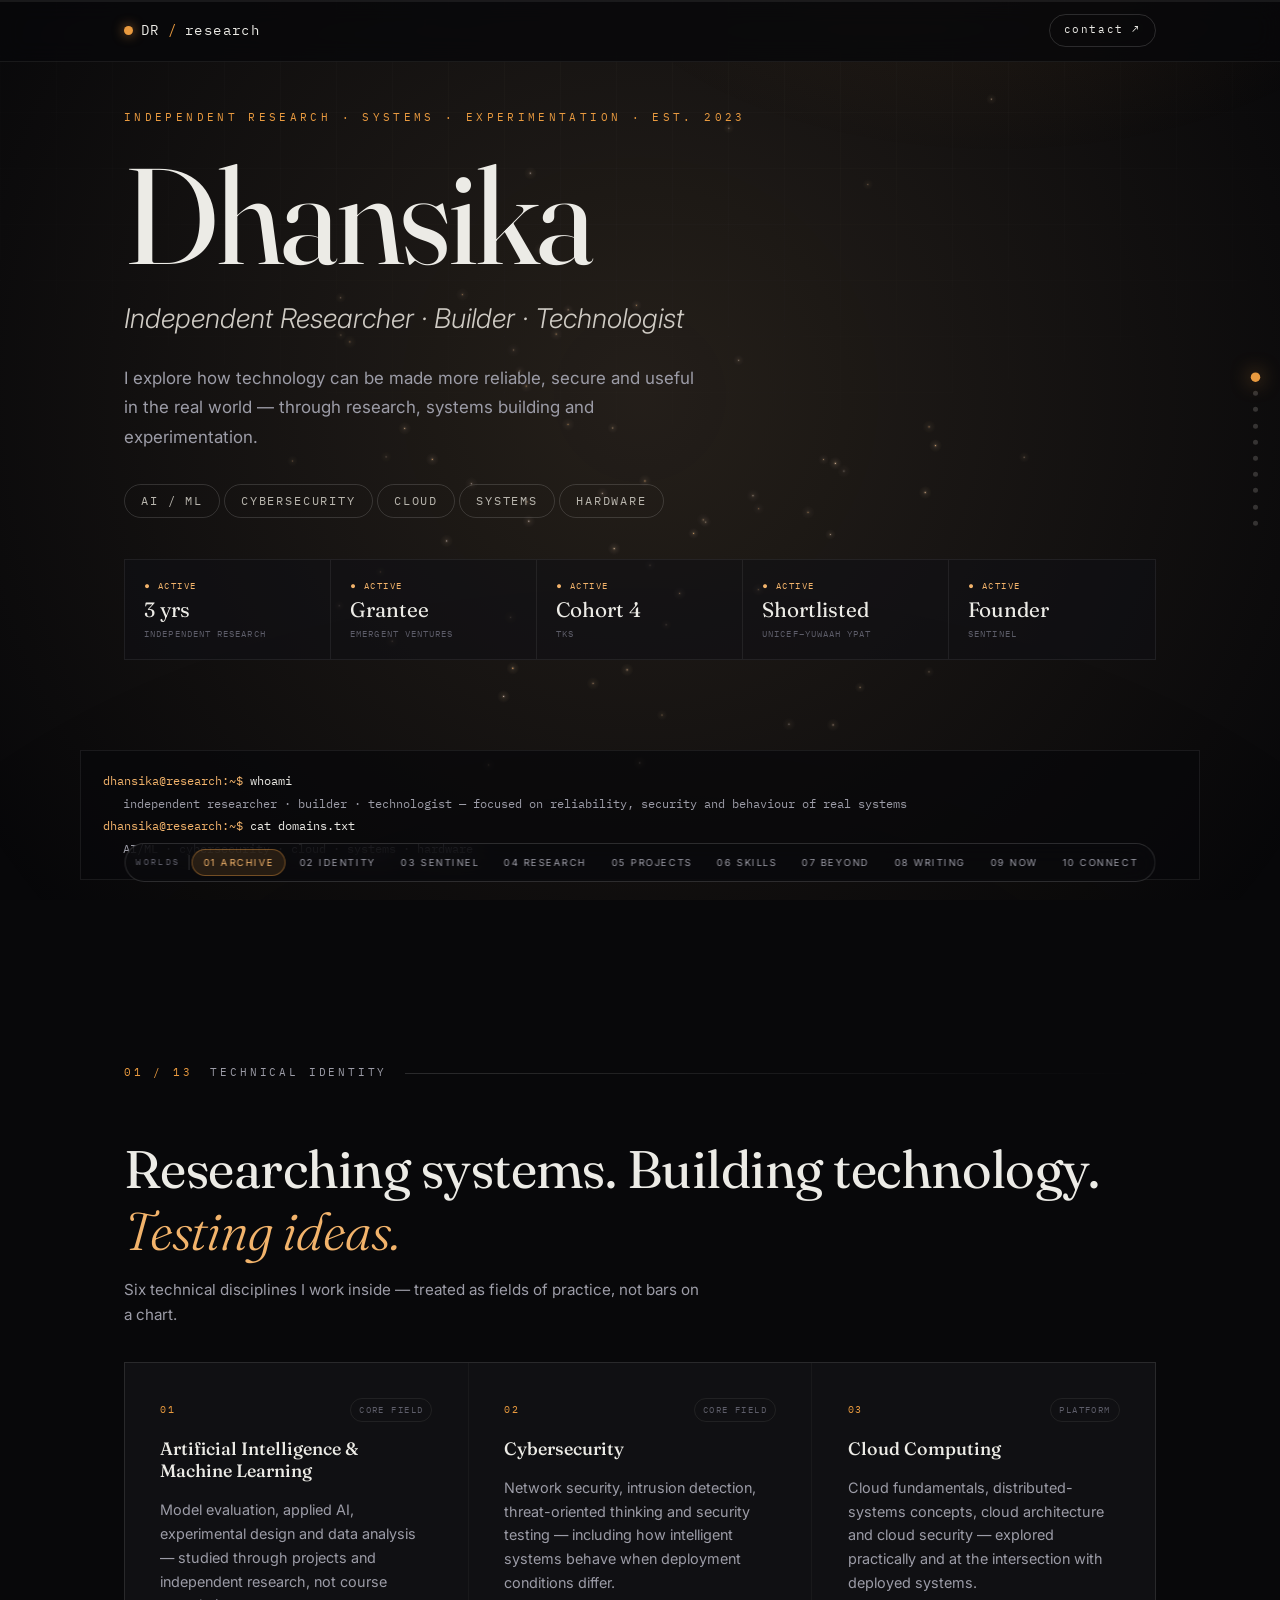
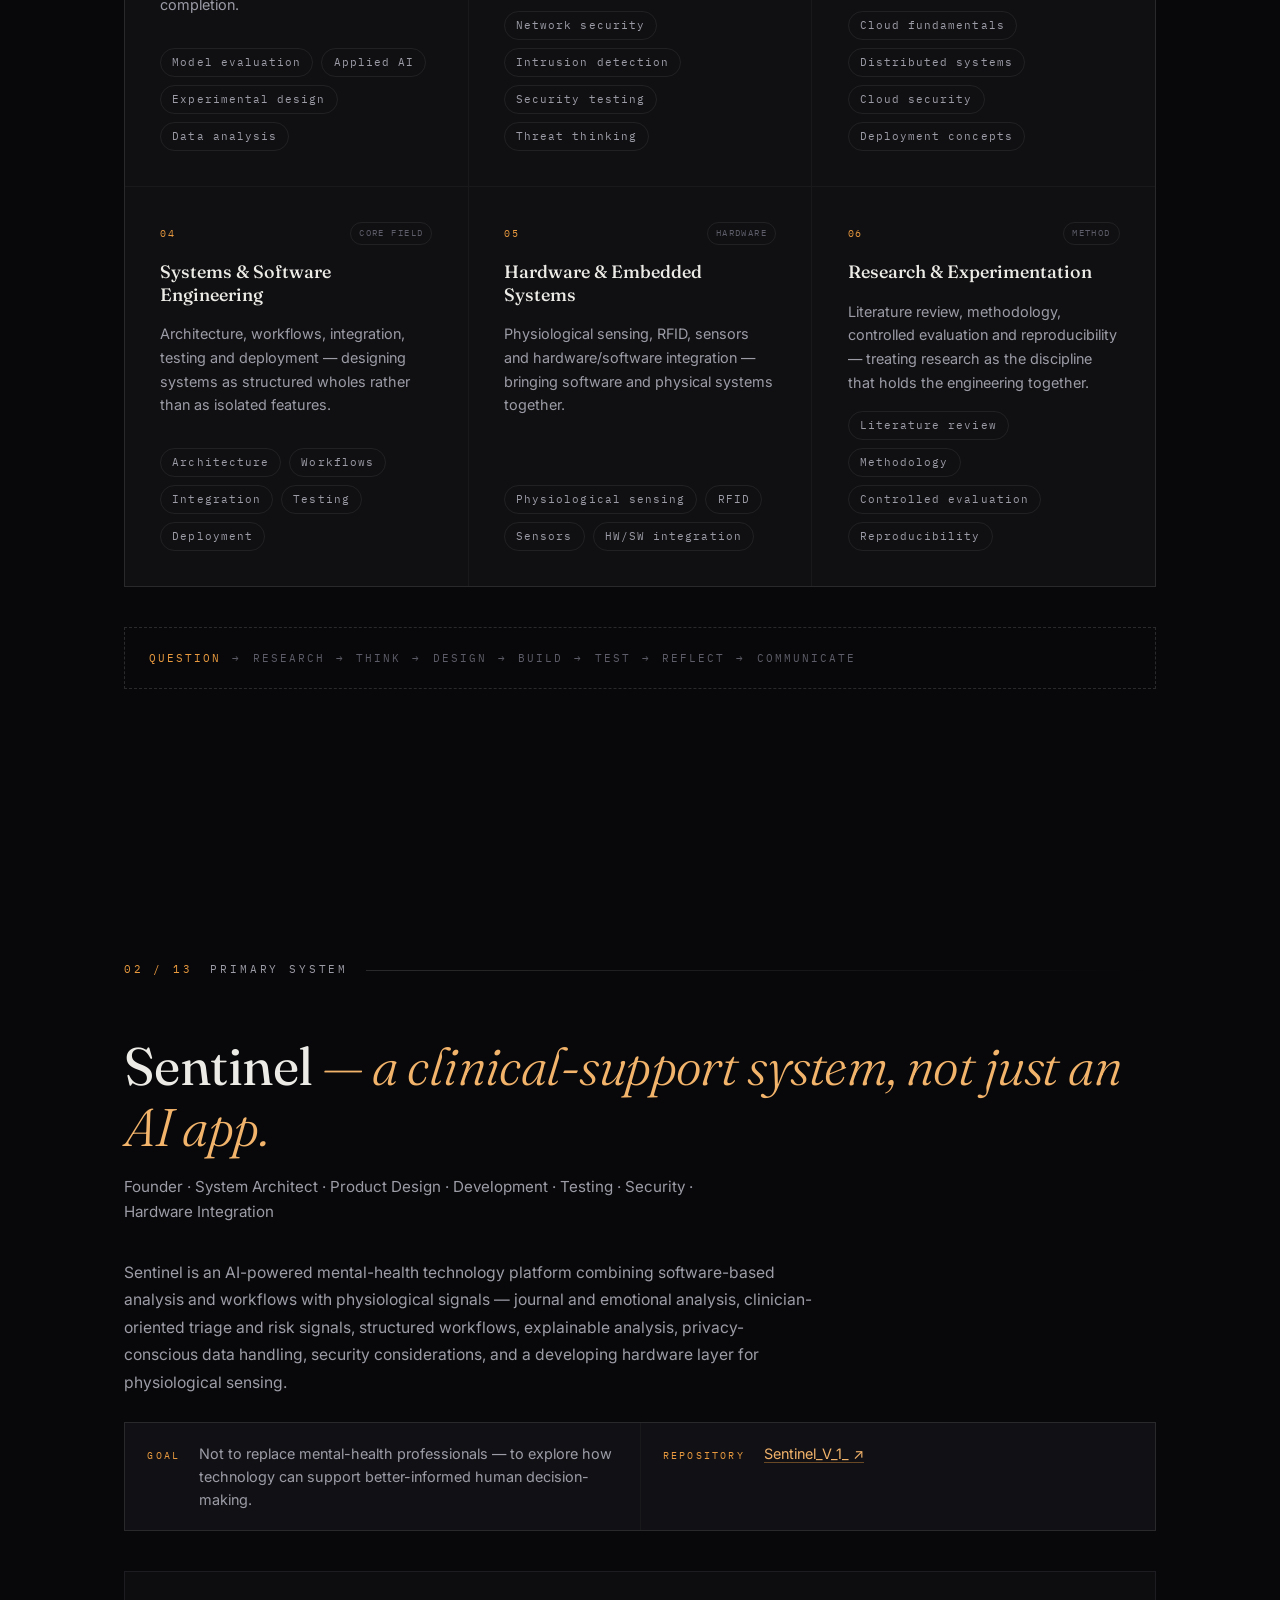
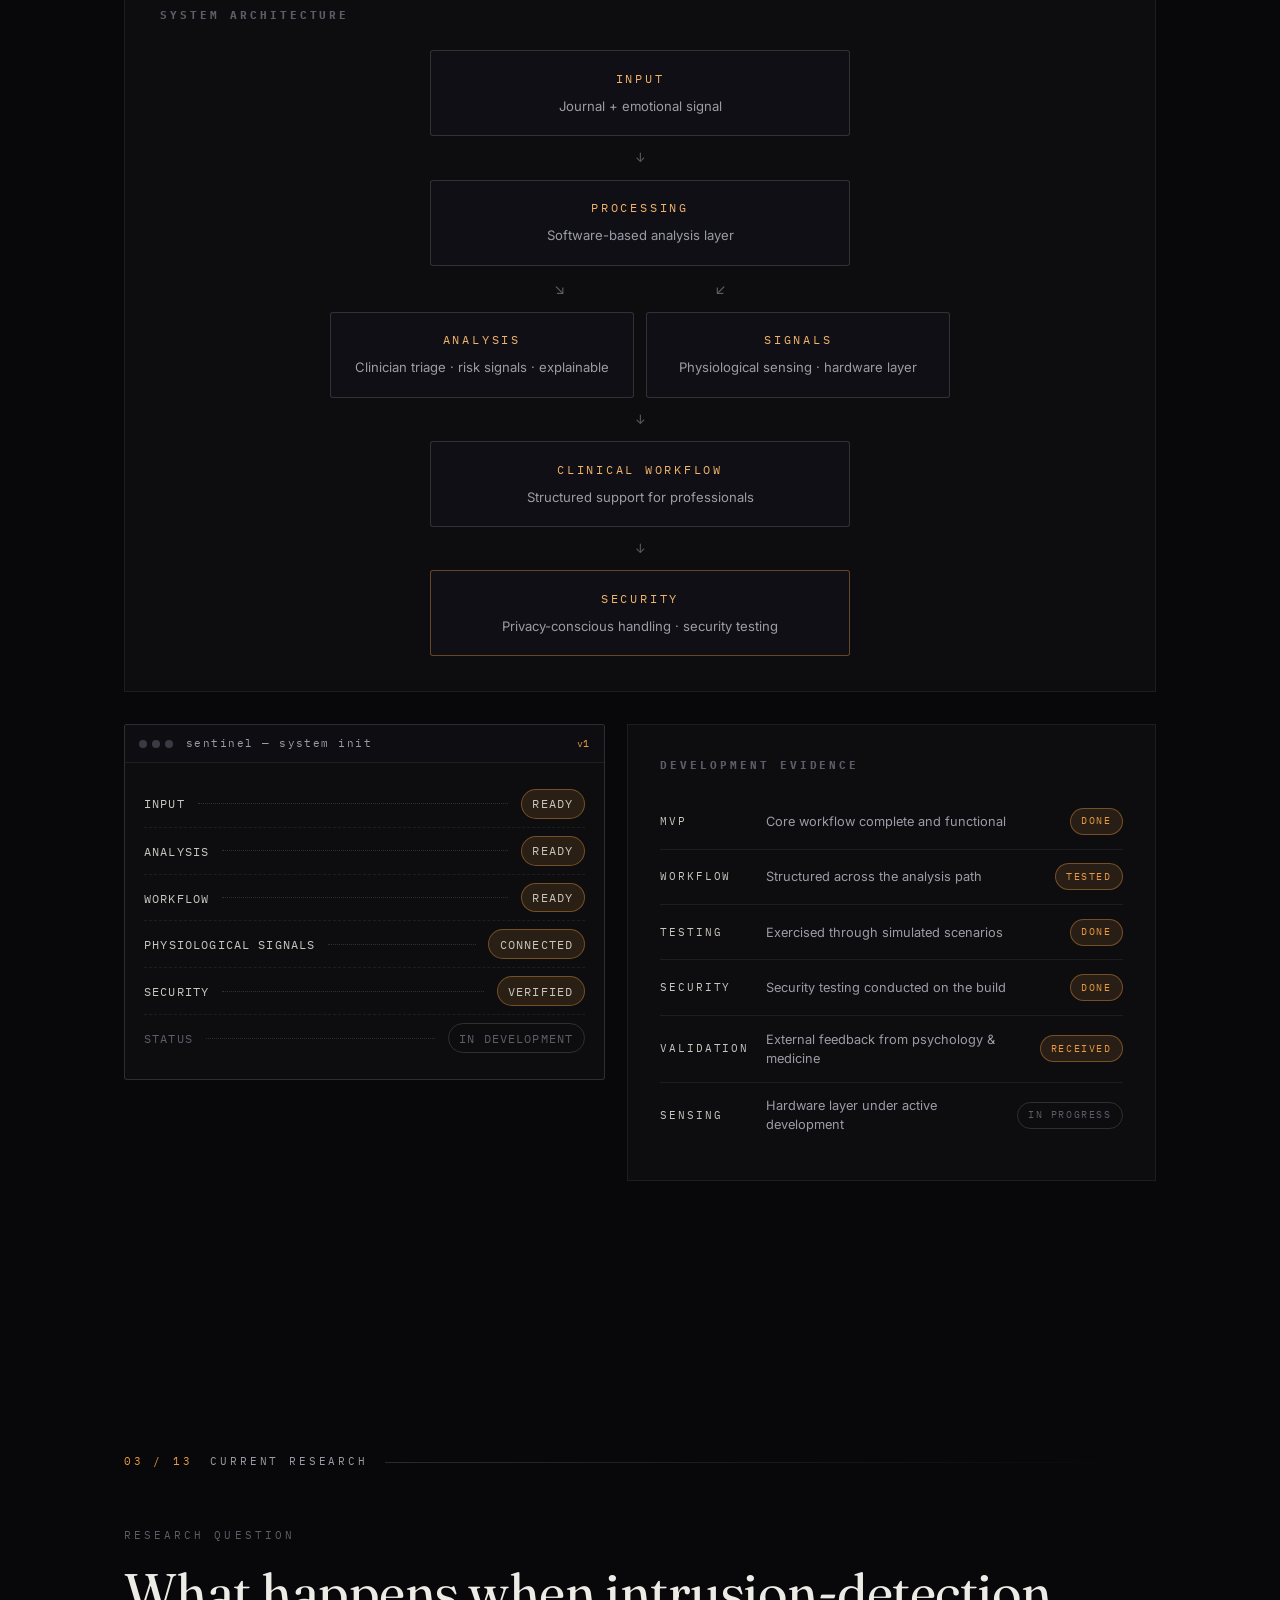
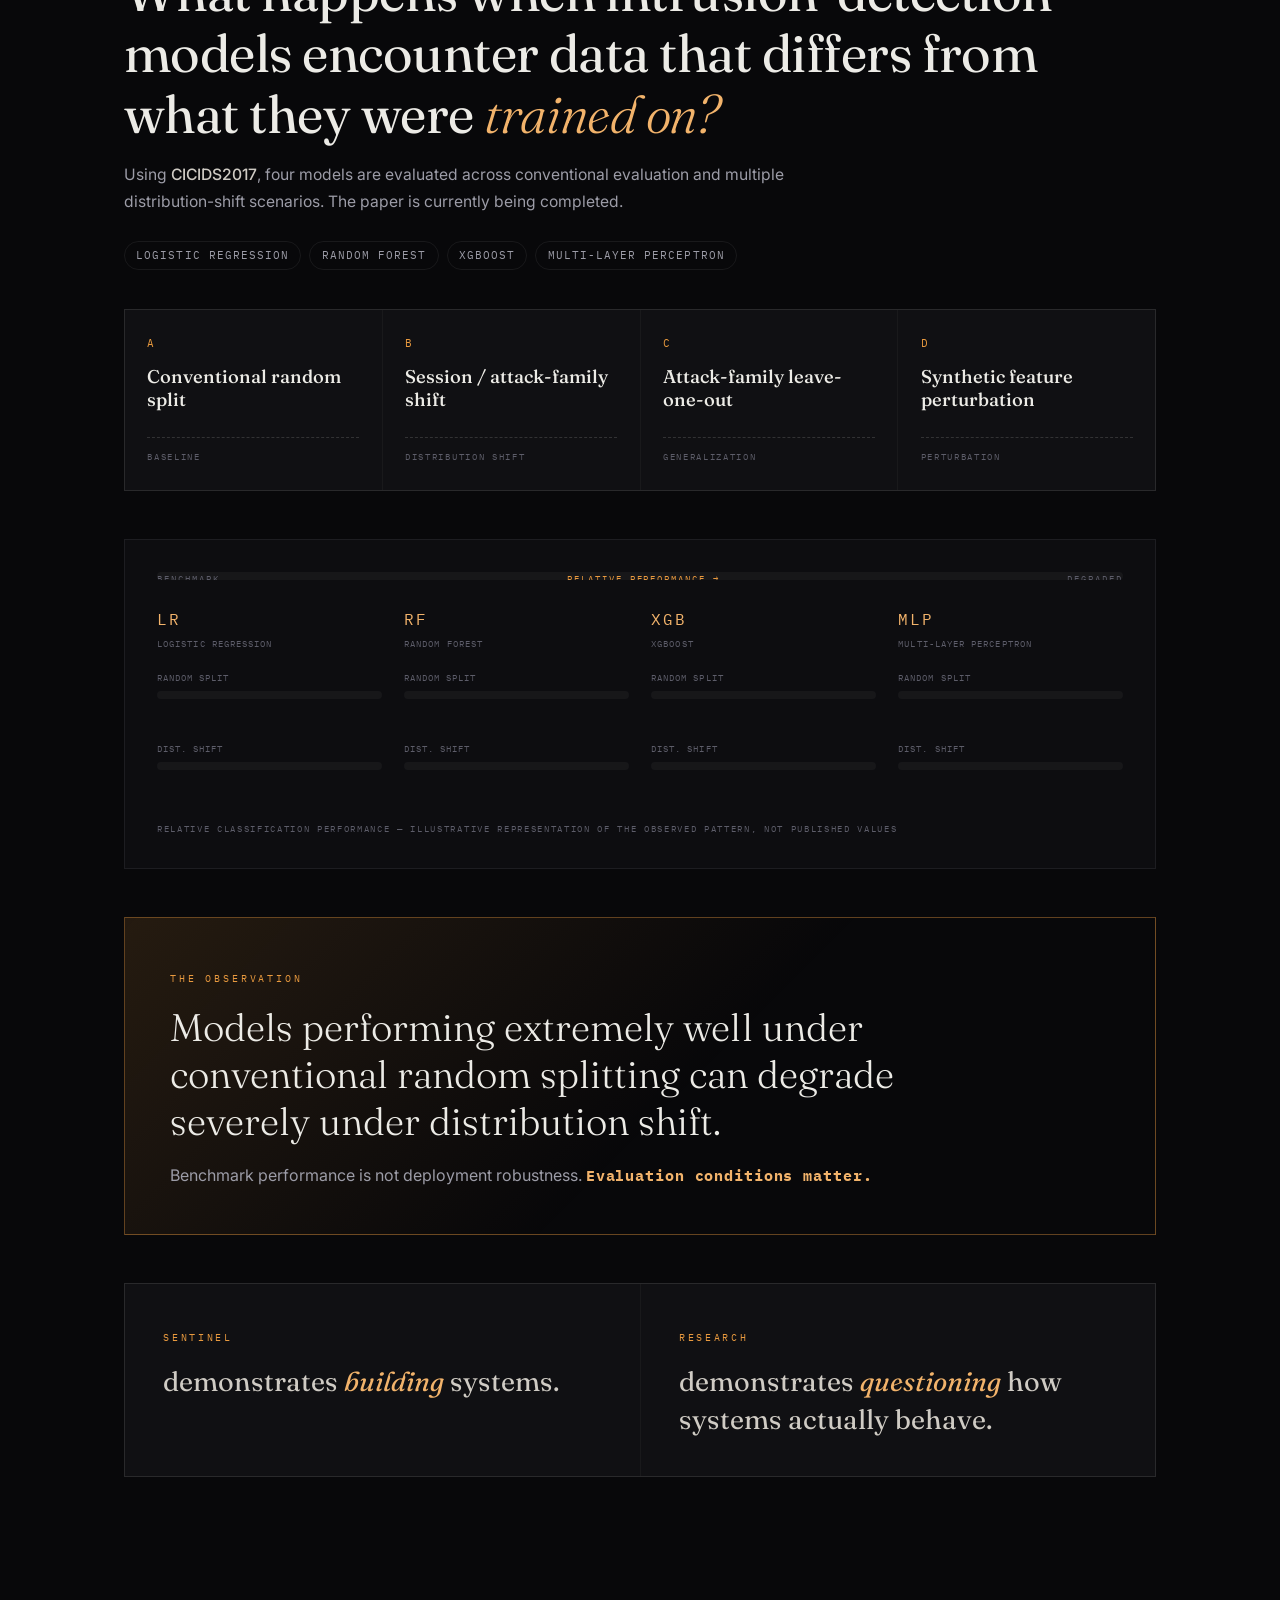
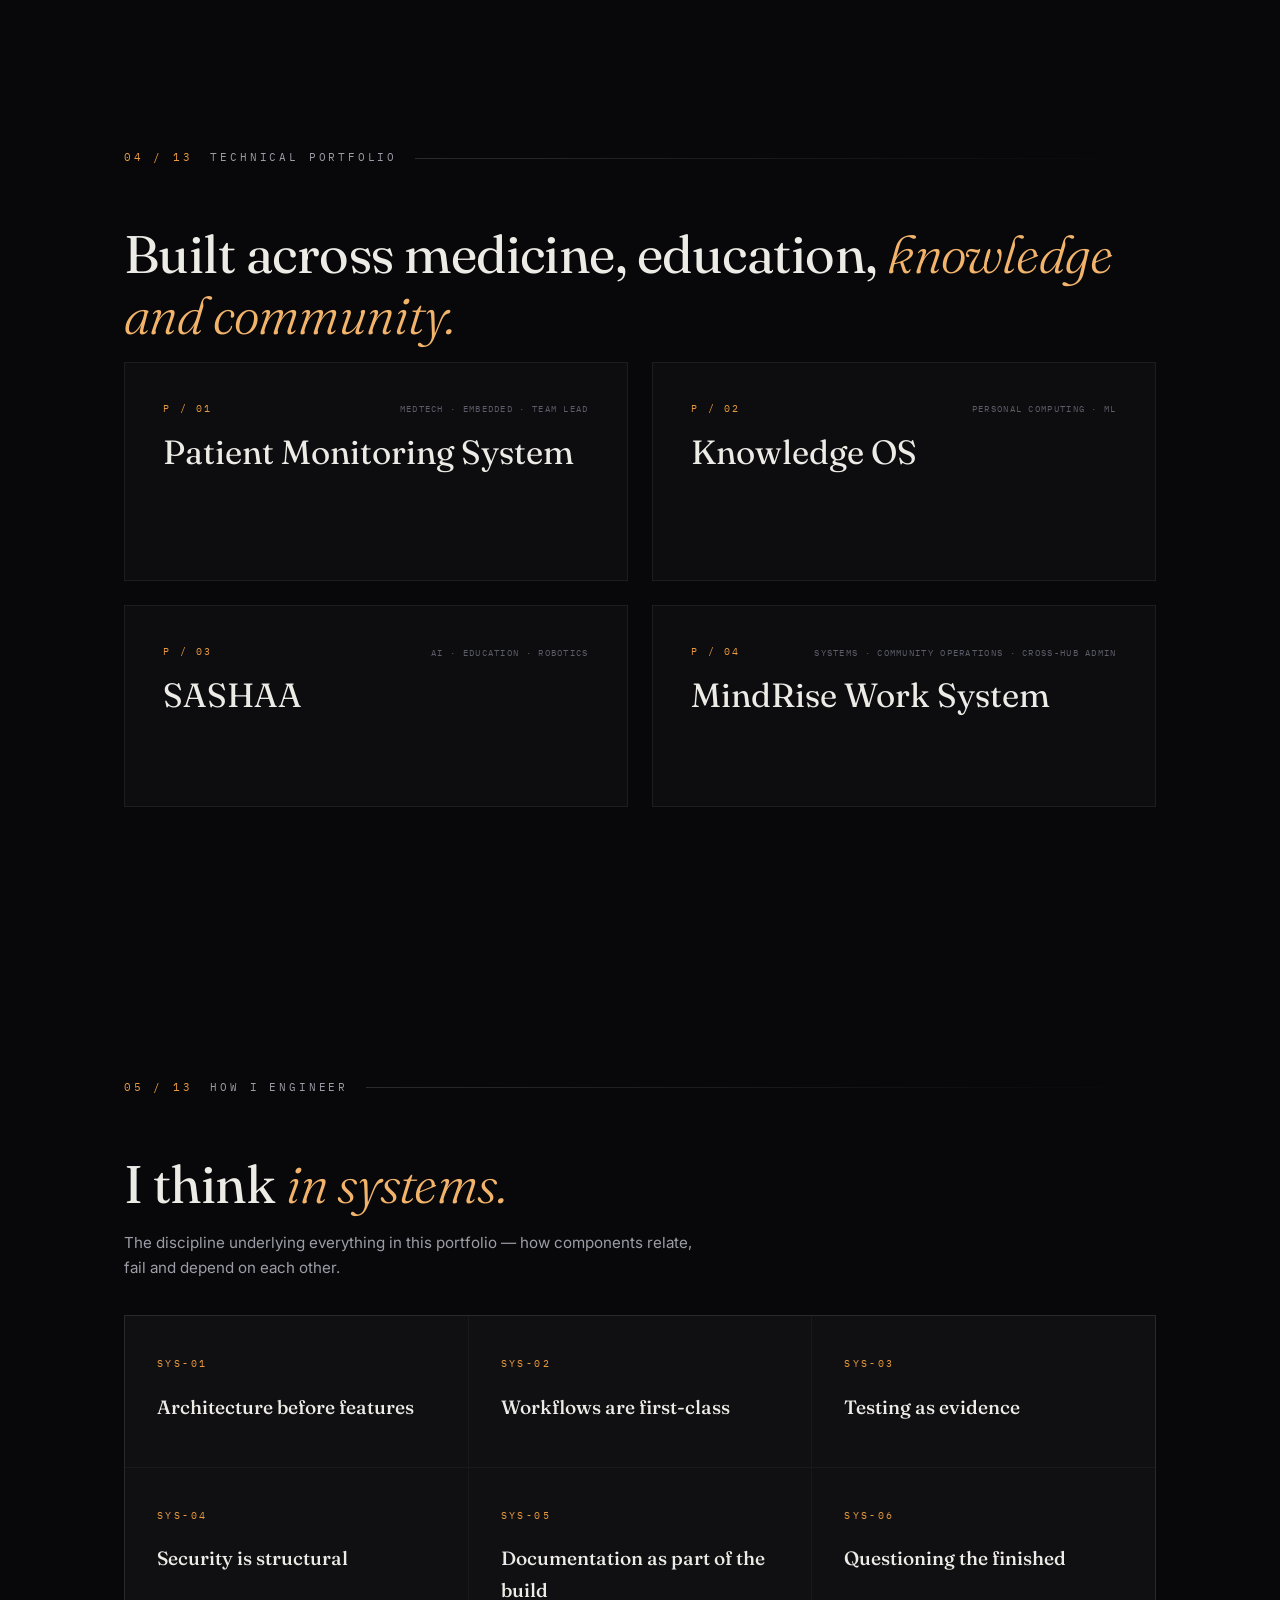
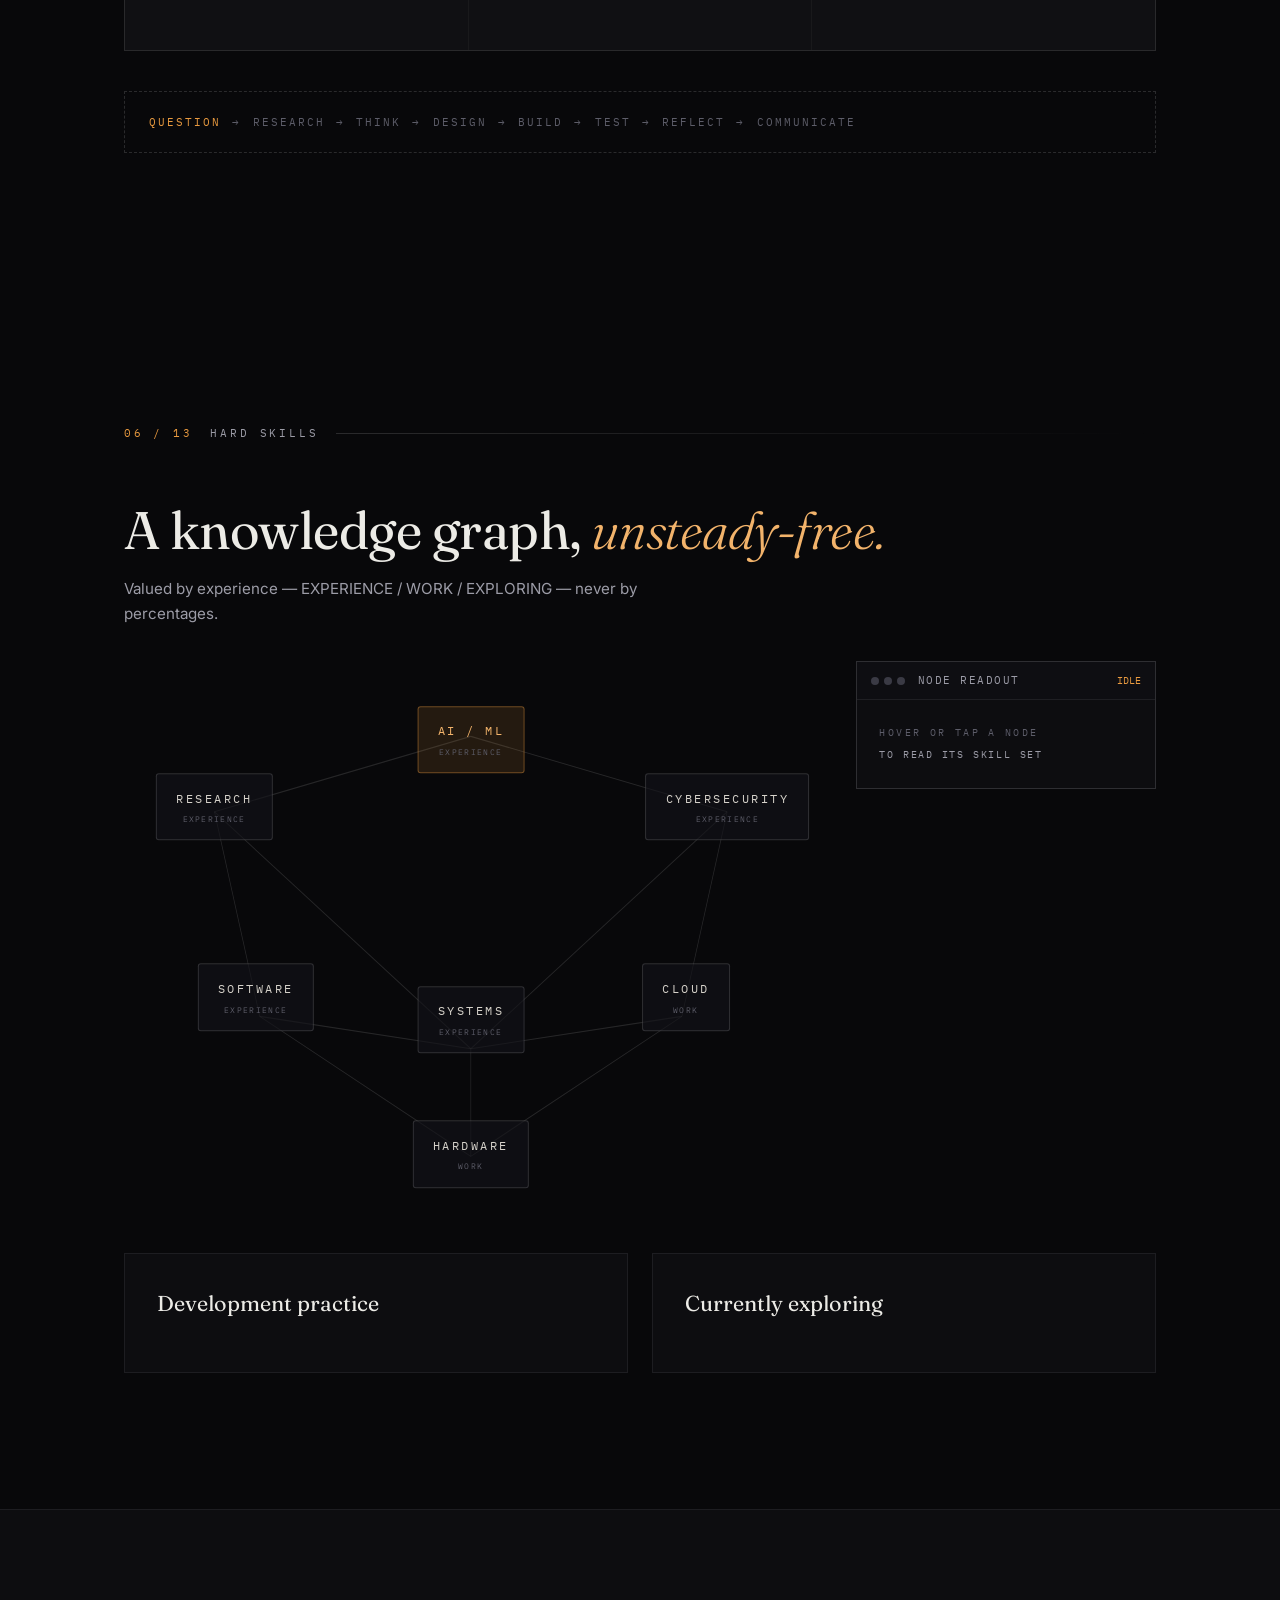
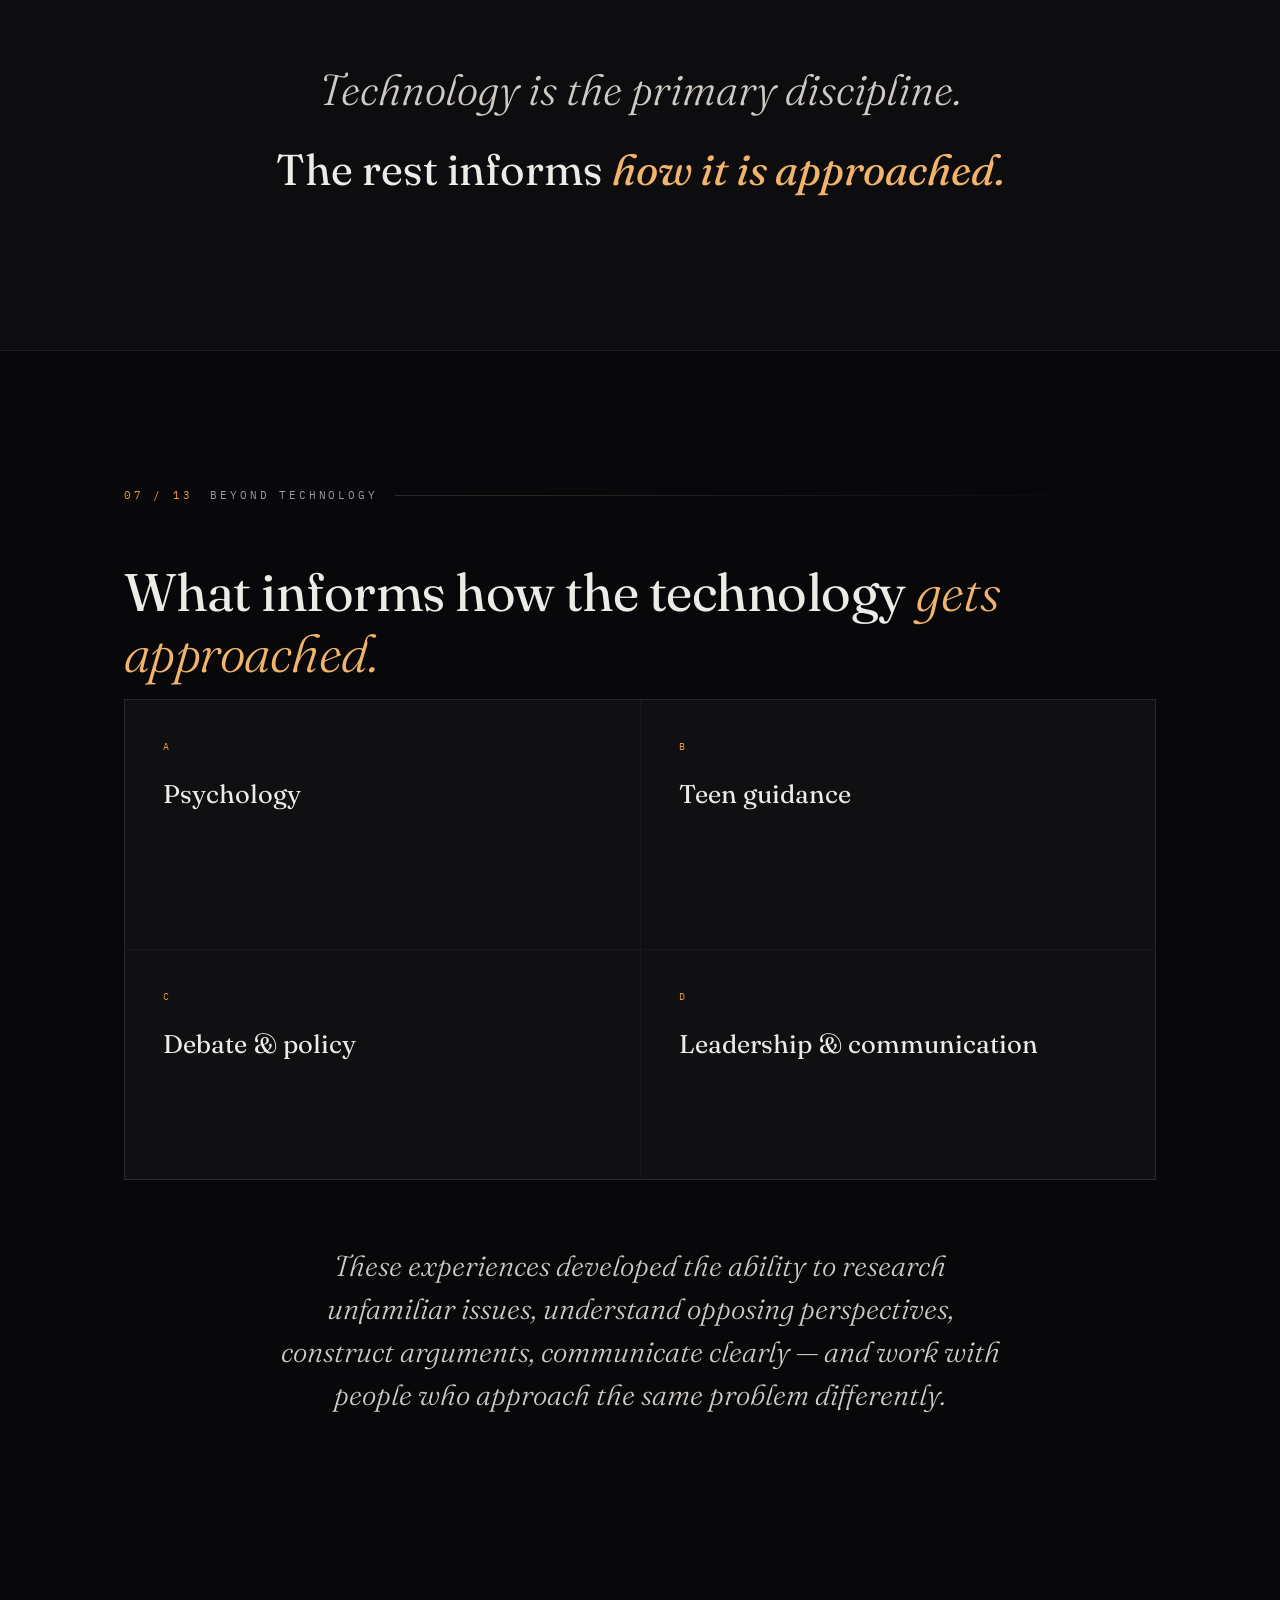
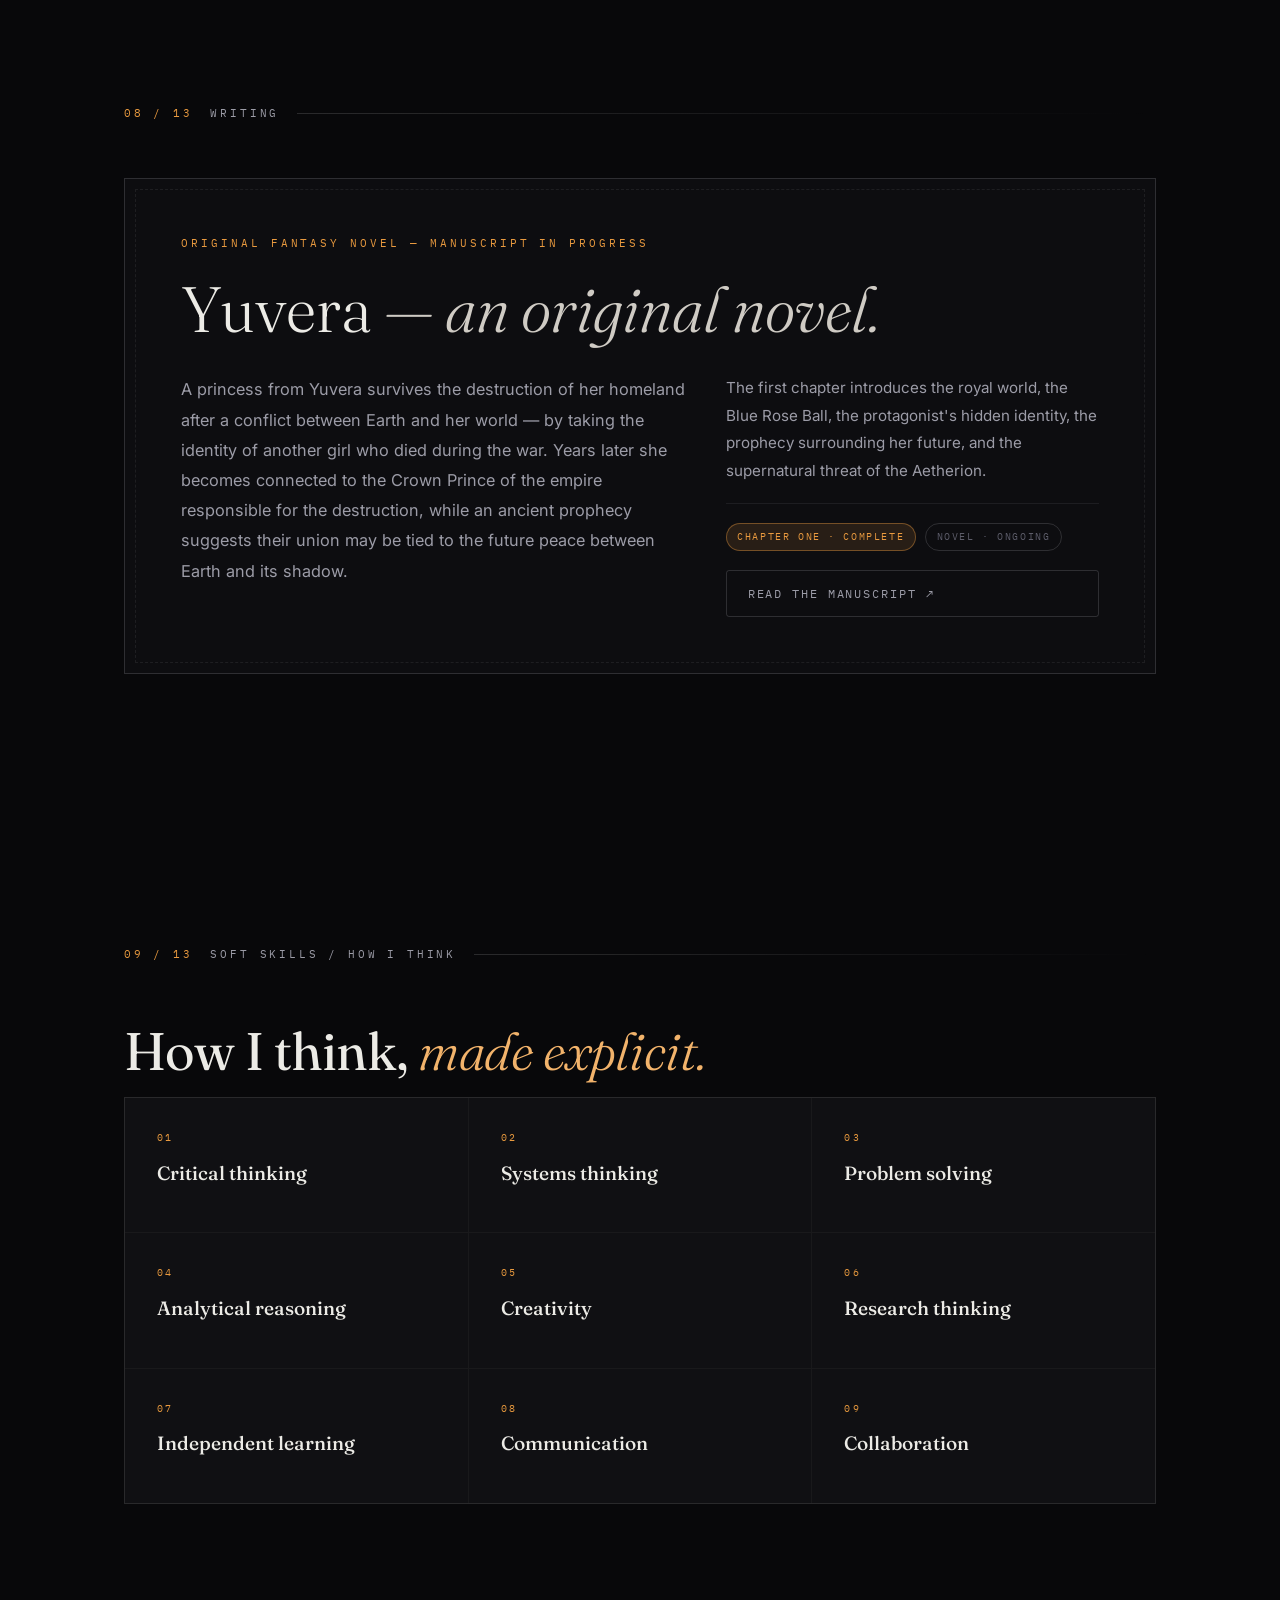
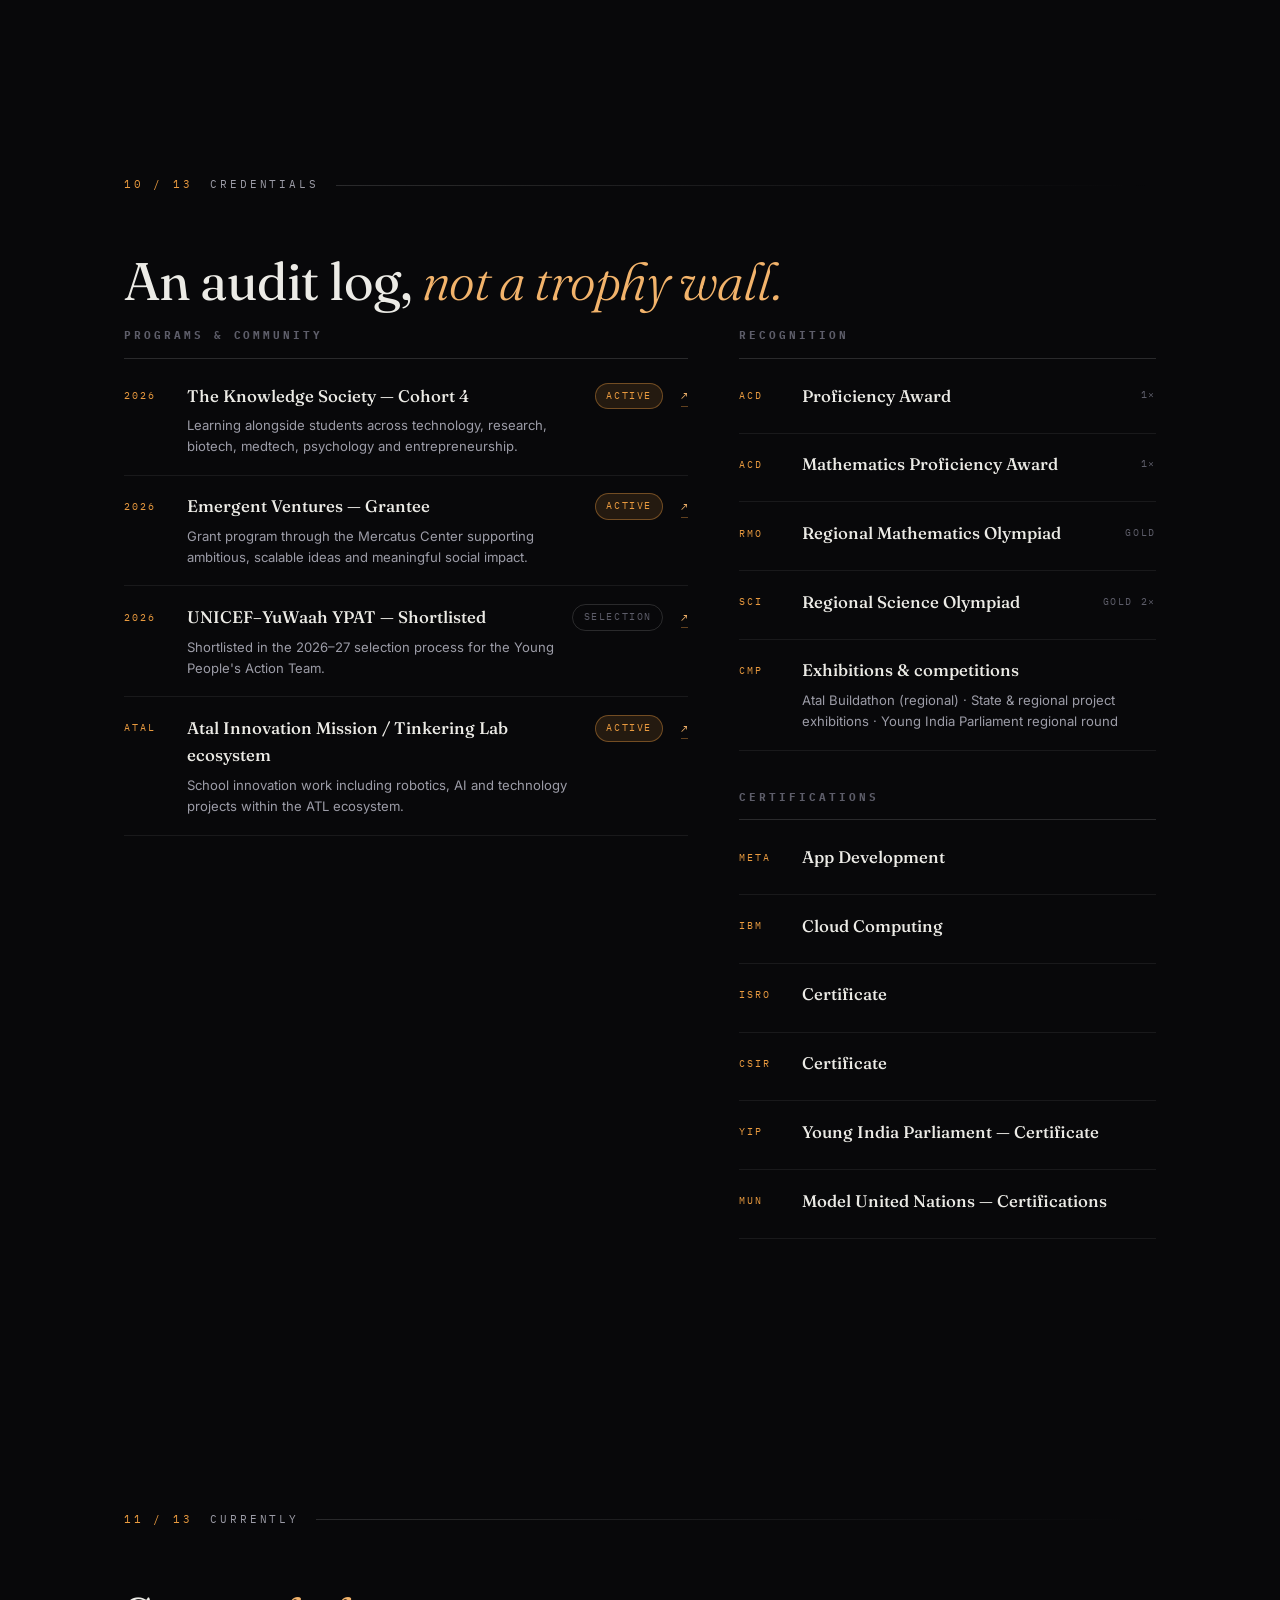
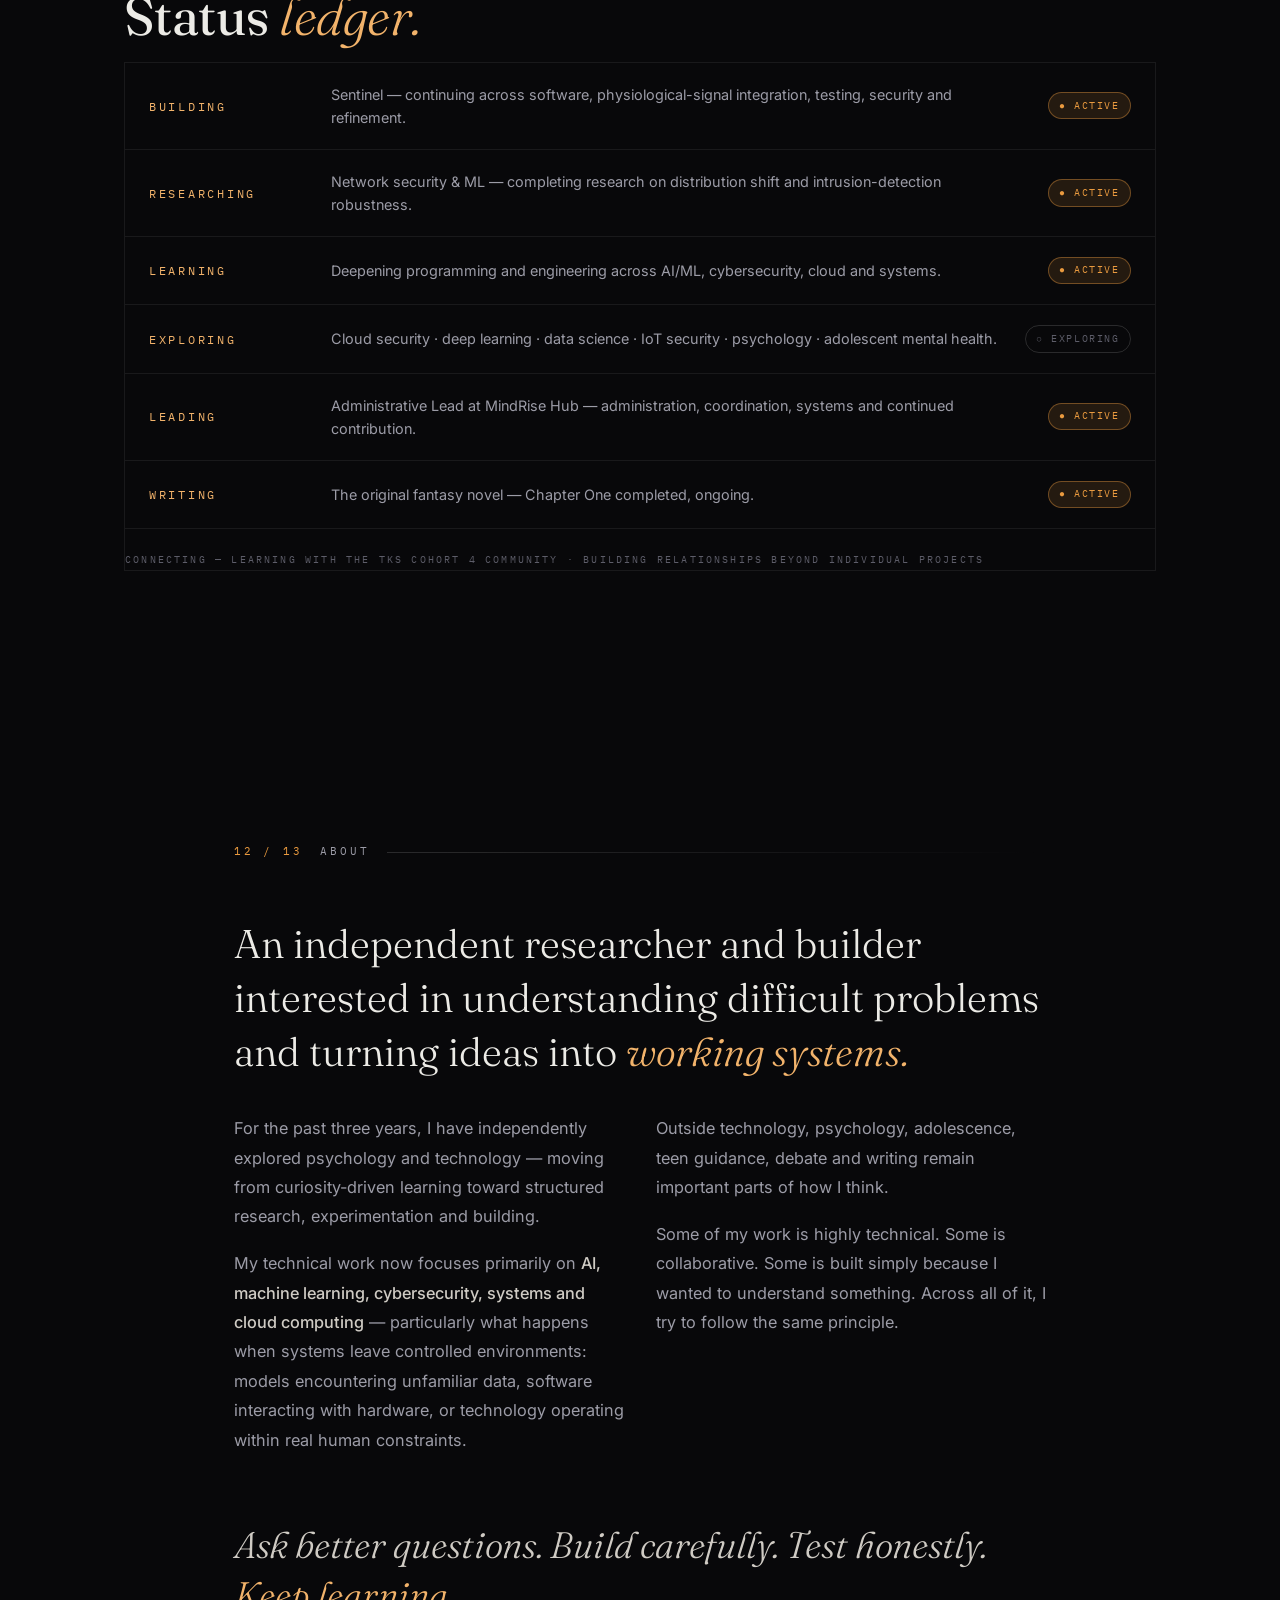
==== index.html @ 1ffb1edf "Initial commit: Dhansika portfolio — research/archive console with interactive particle universe, sc" ====
<!DOCTYPE html>
<html lang="en">
<head>
<noscript><style>#universe{display:none}</style></noscript>
<meta charset="UTF-8">
<meta name="viewport" content="width=device-width, initial-scale=1.0">
<title>Dhansika — Independent Researcher · Builder · Technologist</title>
<meta name="description" content="Dhansika — independent researcher and builder across AI/ML, cybersecurity, cloud, systems and hardware. Founder of Sentinel (AI clinical support integrating physiological signals). Research on machine-learning robustness under distribution shift. Emergent Ventures Grantee. TKS Cohort 4.">
<meta name="keywords" content="Dhansika, Dhansika portfolio, Sentinel AI, Sentinel mental health, Emergent Ventures Dhansika, TKS Dhansika, machine learning distribution shift, network security, physiological sensing, cybersecurity researcher">
<meta name="author" content="Dhansika">
<meta name="robots" content="index, follow">
<meta name="theme-color" content="#08080a">
<link rel="canonical" href="https://dhansika-portfolio.web.app/">

<!-- Open Graph -->
<meta property="og:type" content="website">
<meta property="og:url" content="https://dhansika-portfolio.web.app/">
<meta property="og:title" content="Dhansika — Independent Researcher · Builder · Technologist">
<meta property="og:description" content="Independent researcher and builder. Founder of Sentinel — an AI clinical-support platform integrating physiological signals. Emergent Ventures Grantee · TKS Cohort 4. Research on ML robustness under distribution shift.">
<meta property="og:site_name" content="Dhansika — Portfolio">

<!-- Twitter Card -->
<meta name="twitter:card" content="summary">
<meta name="twitter:title" content="Dhansika — Independent Researcher · Builder · Technologist">
<meta name="twitter:description" content="Independent researcher and builder. Founder of Sentinel. Emergent Ventures Grantee · TKS Cohort 4. Research on machine-learning robustness under distribution shift.">

<!-- Structured data (Person) -->
<script type="application/ld+json">
{
  "@context": "https://schema.org",
  "@type": "Person",
  "name": "Dhansika",
  "url": "https://dhansika-portfolio.web.app/",
  "email": "mailto:dhansika.r.cs@gmail.com",
  "sameAs": [
    "https://github.com/dhansikarcs-cs",
    "https://www.linkedin.com/in/dhansika-r-cs"
  ],
  "jobTitle": "Independent Researcher · Builder · Technologist",
  "description": "Independent researcher and builder across AI/ML, cybersecurity, cloud, systems and hardware. Founder of Sentinel. Emergent Ventures Grantee. Research on machine-learning robustness under distribution shift.",
  "knowsAbout": [
    "AI / Machine Learning",
    "Cybersecurity",
    "Cloud computing",
    "Systems engineering",
    "Hardware / embedded systems",
    "Physiological sensing",
    "Machine learning distribution shift",
    "Network security"
  ],
  "alumniOf": [
    { "@type": "Organization", "name": "The Knowledge Society (TKS)" },
    { "@type": "Organization", "name": "Atal Innovation Mission" }
  ],
  "affiliation": [
    { "@type": "Organization", "name": "Emergent Ventures", "url": "https://www.mercatus.org/emergent-ventures" }
  ],
  "worksFor": { "@type": "Organization", "name": "Sentinel" }
}
</script>
<link rel="preconnect" href="https://fonts.googleapis.com">
<link rel="preconnect" href="https://fonts.gstatic.com" crossorigin>
<link href="https://fonts.googleapis.com/css2?family=Fraunces:ital,opsz,wght@0,9..144,300;0,9..144,400;0,9..144,500;0,9..144,600;1,9..144,300;1,9..144,400&family=Inter:wght@400;500;600&family=IBM+Plex+Mono:wght@400;500;600&display=swap" rel="stylesheet">
<link rel="stylesheet" href="css/styles.css?v=9">
<link rel="icon" type="image/svg+xml" href="data:image/svg+xml,%3Csvg xmlns='http://www.w3.org/2000/svg' viewBox='0 0 32 32'%3E%3Ccircle cx='16' cy='16' r='9' fill='none' stroke='%23e99a3f' stroke-width='2'/%3E%3Ccircle cx='16' cy='16' r='3' fill='%23e99a3f'/%3E%3C/svg%3E">
</head>
<body>

<a class="skip-link" href="#main">Skip to content</a>

<div class="bg-grid" aria-hidden="true"></div>
<div class="bg-glow" aria-hidden="true"></div>
<canvas id="universe" aria-hidden="true"></canvas>

<div id="progress" aria-label="Worlds progress">
  <button class="pdot" type="button" data-jump="top" aria-label="Archive"></button>
  <button class="pdot" type="button" data-jump="identity" aria-label="Identity"></button>
  <button class="pdot" type="button" data-jump="sentinel" aria-label="Sentinel"></button>
  <button class="pdot" type="button" data-jump="research" aria-label="Research"></button>
  <button class="pdot" type="button" data-jump="projects" aria-label="Projects"></button>
  <button class="pdot" type="button" data-jump="skills" aria-label="Skills"></button>
  <button class="pdot" type="button" data-jump="beyond" aria-label="Beyond"></button>
  <button class="pdot" type="button" data-jump="writing" aria-label="Writing"></button>
  <button class="pdot" type="button" data-jump="now" aria-label="Currently"></button>
  <button class="pdot" type="button" data-jump="connect" aria-label="Connect"></button>
</div>

<div id="scroll-hint"><span class="mono">SCROLL TO EXPLORE</span></div>

<header class="nav">
  <div class="nav__inner shell">
    <a class="nav__mark mono" href="#top">
      <span class="nav__mark-dot" aria-hidden="true"></span>DR<span class="nav__mark-slash">/</span>research
    </a>
    <a class="nav__cta mono" href="#connect" data-kbd>contact ↗</a>
  </div>
  <div class="nav__line" aria-hidden="true"></div>
</header>

<div class="prog" aria-hidden="true"><span class="prog__bar"></span></div>

<main id="main">

  <!-- ============================================================== HERO -->
  <section class="hero" id="top" data-section="hero" data-universe="archive">
    <div class="shell hero__inner">
      <p class="kicker kicker--hero reveal">INDEPENDENT RESEARCH · SYSTEMS · EXPERIMENTATION · EST. 2023</p>
      <h1 class="hero__name serif reveal" data-d="0.05">Dhansika</h1>
      <p class="hero__role reveal" data-d="0.1">Independent Researcher · Builder · Technologist</p>
      <p class="hero__lede reveal" data-d="0.15">I explore how technology can be made more reliable, secure and useful in the real world — through research, systems building and experimentation.</p>

      <div class="chips chips--doms reveal" data-d="0.2">
        <span class="chip mono">AI / ML</span>
        <span class="chip mono">Cybersecurity</span>
        <span class="chip mono">Cloud</span>
        <span class="chip mono">Systems</span>
        <span class="chip mono">Hardware</span>
      </div>

      <div class="hero__strip reveal" data-d="0.25">
        <div class="hero__cell">
          <span class="st mono st--on">● ACTIVE</span>
          <strong class="serif">3 yrs</strong>
          <span class="hero__cell-lbl mono">INDEPENDENT RESEARCH</span>
        </div>
        <div class="hero__cell">
          <span class="st mono st--on">● ACTIVE</span>
          <strong class="serif">Grantee</strong>
          <span class="hero__cell-lbl mono">EMERGENT VENTURES</span>
        </div>
        <div class="hero__cell">
          <span class="st mono st--on">● ACTIVE</span>
          <strong class="serif">Cohort 4</strong>
          <span class="hero__cell-lbl mono">TKS</span>
        </div>
        <div class="hero__cell">
          <span class="st mono st--on">● ACTIVE</span>
          <strong class="serif">Shortlisted</strong>
          <span class="hero__cell-lbl mono">UNICEF–YUWAAH YPAT</span>
        </div>
        <div class="hero__cell">
          <span class="st mono st--on">● ACTIVE</span>
          <strong class="serif">Founder</strong>
          <span class="hero__cell-lbl mono">SENTINEL</span>
        </div>
      </div>
    </div>

    <div class="hero__console shell" aria-hidden="true">
      <div class="hero__console-row mono">
        <span>dhansika@research:~$</span>
        <span class="hero__console-cmd">whoami</span>
      </div>
      <div class="hero__console-out mono">independent researcher · builder · technologist — focused on reliability, security and behaviour of real systems</div>
      <div class="hero__console-row mono">
        <span>dhansika@research:~$</span>
        <span class="hero__console-cmd">cat domains.txt</span>
      </div>
      <div class="hero__console-out mono">AI/ML · cybersecurity · cloud · systems · hardware</div>
    </div>
  </section>

  <!-- ============================================ 01 · TECHNICAL IDENTITY -->
  <section class="section" id="identity" data-section="identity" data-universe="identity">
    <div class="shell">
      <div class="shead">
        <span class="shead__idx mono">01 / 13</span>
        <span class="shead__label mono">TECHNICAL IDENTITY</span>
        <span class="shead__line" aria-hidden="true"></span>
      </div>

      <h2 class="statement serif reveal">Researching systems. Building technology. <em>Testing ideas.</em></h2>
      <p class="statement-sub reveal">Six technical disciplines I work inside — treated as fields of practice, not bars on a chart.</p>

      <div class="pannels">
        <article class="pannel reveal">
          <header class="pannel__head">
            <span class="pannel__idx mono">01</span>
            <span class="pannel__tag mono">CORE FIELD</span>
          </header>
          <h3 class="pannel__name serif">Artificial Intelligence &amp; Machine Learning</h3>
          <p class="pannel__desc">Model evaluation, applied AI, experimental design and data analysis — studied through projects and independent research, not course completion.</p>
          <div class="tagrow mono">
            <span>Model evaluation</span><span>Applied AI</span><span>Experimental design</span><span>Data analysis</span>
          </div>
        </article>
        <article class="pannel reveal">
          <header class="pannel__head">
            <span class="pannel__idx mono">02</span>
            <span class="pannel__tag mono">CORE FIELD</span>
          </header>
          <h3 class="pannel__name serif">Cybersecurity</h3>
          <p class="pannel__desc">Network security, intrusion detection, threat-oriented thinking and security testing — including how intelligent systems behave when deployment conditions differ.</p>
          <div class="tagrow mono">
            <span>Network security</span><span>Intrusion detection</span><span>Security testing</span><span>Threat thinking</span>
          </div>
        </article>
        <article class="pannel reveal">
          <header class="pannel__head">
            <span class="pannel__idx mono">03</span>
            <span class="pannel__tag mono">PLATFORM</span>
          </header>
          <h3 class="pannel__name serif">Cloud Computing</h3>
          <p class="pannel__desc">Cloud fundamentals, distributed-systems concepts, cloud architecture and cloud security — explored practically and at the intersection with deployed systems.</p>
          <div class="tagrow mono">
            <span>Cloud fundamentals</span><span>Distributed systems</span><span>Cloud security</span><span>Deployment concepts</span>
          </div>
        </article>
        <article class="pannel reveal">
          <header class="pannel__head">
            <span class="pannel__idx mono">04</span>
            <span class="pannel__tag mono">CORE FIELD</span>
          </header>
          <h3 class="pannel__name serif">Systems &amp; Software Engineering</h3>
          <p class="pannel__desc">Architecture, workflows, integration, testing and deployment — designing systems as structured wholes rather than as isolated features.</p>
          <div class="tagrow mono">
            <span>Architecture</span><span>Workflows</span><span>Integration</span><span>Testing</span><span>Deployment</span>
          </div>
        </article>
        <article class="pannel reveal">
          <header class="pannel__head">
            <span class="pannel__idx mono">05</span>
            <span class="pannel__tag mono">HARDWARE</span>
          </header>
          <h3 class="pannel__name serif">Hardware &amp; Embedded Systems</h3>
          <p class="pannel__desc">Physiological sensing, RFID, sensors and hardware/software integration — bringing software and physical systems together.</p>
          <div class="tagrow mono">
            <span>Physiological sensing</span><span>RFID</span><span>Sensors</span><span>HW/SW integration</span>
          </div>
        </article>
        <article class="pannel reveal">
          <header class="pannel__head">
            <span class="pannel__idx mono">06</span>
            <span class="pannel__tag mono">METHOD</span>
          </header>
          <h3 class="pannel__name serif">Research &amp; Experimentation</h3>
          <p class="pannel__desc">Literature review, methodology, controlled evaluation and reproducibility — treating research as the discipline that holds the engineering together.</p>
          <div class="tagrow mono">
            <span>Literature review</span><span>Methodology</span><span>Controlled evaluation</span><span>Reproducibility</span>
          </div>
        </article>
      </div>

      <div class="processline mono reveal" aria-hidden="true">
        <span>QUESTION</span><i>→</i><span>RESEARCH</span><i>→</i><span>THINK</span><i>→</i><span>DESIGN</span><i>→</i><span>BUILD</span><i>→</i><span>TEST</span><i>→</i><span>REFLECT</span><i>→</i><span>COMMUNICATE</span>
      </div>
    </div>
  </section>

  <!-- ============================================================== SENTINEL -->
  <section class="section sentinel" id="sentinel" data-section="sentinel" data-universe="sentinel">
    <div class="shell">
      <div class="shead">
        <span class="shead__idx mono">02 / 13</span>
        <span class="shead__label mono">PRIMARY SYSTEM</span>
        <span class="shead__line" aria-hidden="true"></span>
      </div>

      <h2 class="statement serif reveal">Sentinel <em>— a clinical-support system, not just an AI app.</em></h2>
      <p class="statement-sub reveal">Founder · System Architect · Product Design · Development · Testing · Security · Hardware Integration</p>

      <p class="blurb reveal">Sentinel is an AI-powered mental-health technology platform combining software-based analysis and workflows with physiological signals — journal and emotional analysis, clinician-oriented triage and risk signals, structured workflows, explainable analysis, privacy-conscious data handling, security considerations, and a developing hardware layer for physiological sensing.</p>

      <div class="dl reveal">
        <div><span class="dl__k mono">GOAL</span><span class="dl__v">Not to replace mental-health professionals — to explore how technology can support better-informed human decision-making.</span></div>
        <div><span class="dl__k mono">REPOSITORY</span><span class="dl__v"><a class="link" href="https://github.com/dhansikarcs-cs/Sentinel_V_1_" target="_blank" rel="noopener noreferrer">Sentinel_V_1_ ↗</a></span></div>
      </div>

      <div class="arch reveal">
        <h3 class="arch__title mono">system architecture</h3>
        <div class="arch__grid">
          <div class="arch__node">
            <span class="arch__node-k mono">INPUT</span>
            <span class="arch__node-v">Journal + emotional signal</span>
          </div>
          <div class="arch__flow" aria-hidden="true">↓</div>
          <div class="arch__node">
            <span class="arch__node-k mono">PROCESSING</span>
            <span class="arch__node-v">Software-based analysis layer</span>
          </div>
          <div class="arch__split" aria-hidden="true"><span>↘</span><span>↙</span></div>
          <div class="arch__row2">
            <div class="arch__node">
              <span class="arch__node-k mono">ANALYSIS</span>
              <span class="arch__node-v">Clinician triage · risk signals · explainable</span>
            </div>
            <div class="arch__node">
              <span class="arch__node-k mono">SIGNALS</span>
              <span class="arch__node-v">Physiological sensing · hardware layer</span>
            </div>
          </div>
          <div class="arch__flow" aria-hidden="true">↓</div>
          <div class="arch__node">
            <span class="arch__node-k mono">CLINICAL WORKFLOW</span>
            <span class="arch__node-v">Structured support for professionals</span>
          </div>
          <div class="arch__flow" aria-hidden="true">↓</div>
          <div class="arch__node arch__node--sec">
            <span class="arch__node-k mono">SECURITY</span>
            <span class="arch__node-v">Privacy-conscious handling · security testing</span>
          </div>
        </div>
      </div>

      <div class="duo reveal">
        <div class="console">
          <div class="console__bar">
            <span class="console__dots" aria-hidden="true"><i></i><i></i><i></i></span>
            <span class="console__title mono">sentinel — system init</span>
            <span class="console__tag mono">v1</span>
          </div>
          <div class="console__body boot">
            <div class="boot__line"><span class="mono">INPUT</span><span class="boot__dots" aria-hidden="true"></span><span class="chip chip--ok mono">READY</span></div>
            <div class="boot__line"><span class="mono">ANALYSIS</span><span class="boot__dots" aria-hidden="true"></span><span class="chip chip--ok mono">READY</span></div>
            <div class="boot__line"><span class="mono">WORKFLOW</span><span class="boot__dots" aria-hidden="true"></span><span class="chip chip--ok mono">READY</span></div>
            <div class="boot__line"><span class="mono">PHYSIOLOGICAL SIGNALS</span><span class="boot__dots" aria-hidden="true"></span><span class="chip chip--ok mono">CONNECTED</span></div>
            <div class="boot__line"><span class="mono">SECURITY</span><span class="boot__dots" aria-hidden="true"></span><span class="chip chip--ok mono">VERIFIED</span></div>
            <div class="boot__line boot__line--end"><span class="mono">STATUS</span><span class="boot__dots" aria-hidden="true"></span><span class="chip chip--dim mono">IN DEVELOPMENT</span></div>
          </div>
        </div>

        <div class="evid">
          <h3 class="evid__title mono">development evidence</h3>
          <ul class="evid__list">
            <li class="evid__row"><span class="evid__name mono">MVP</span><span class="evid__note">Core workflow complete and functional</span><span class="chip chip--ok mono">DONE</span></li>
            <li class="evid__row"><span class="evid__name mono">WORKFLOW</span><span class="evid__note">Structured across the analysis path</span><span class="chip chip--ok mono">TESTED</span></li>
            <li class="evid__row"><span class="evid__name mono">TESTING</span><span class="evid__note">Exercised through simulated scenarios</span><span class="chip chip--ok mono">DONE</span></li>
            <li class="evid__row"><span class="evid__name mono">SECURITY</span><span class="evid__note">Security testing conducted on the build</span><span class="chip chip--ok mono">DONE</span></li>
            <li class="evid__row"><span class="evid__name mono">VALIDATION</span><span class="evid__note">External feedback from psychology &amp; medicine</span><span class="chip chip--ok mono">RECEIVED</span></li>
            <li class="evid__row"><span class="evid__name mono">SENSING</span><span class="evid__note">Hardware layer under active development</span><span class="chip chip--dim mono">IN PROGRESS</span></li>
          </ul>
        </div>
      </div>
    </div>
  </section>

  <!-- ============================================================== RESEARCH -->
  <section class="section research" id="research" data-section="research" data-universe="research">
    <div class="shell">
      <div class="shead">
        <span class="shead__idx mono">03 / 13</span>
        <span class="shead__label mono">CURRENT RESEARCH</span>
        <span class="shead__line" aria-hidden="true"></span>
      </div>

      <p class="rk mono reveal">RESEARCH QUESTION</p>
      <h2 class="statement stmt--q serif reveal">What happens when intrusion-detection models encounter data that differs from what they were <em>trained on?</em></h2>
      <p class="blurb reveal">Using <strong>CICIDS2017</strong>, four models are evaluated across conventional evaluation and multiple distribution-shift scenarios. The paper is currently being completed.</p>

      <div class="tagrow tagrow--models mono reveal">
        <span>LOGISTIC REGRESSION</span><span>RANDOM FOREST</span><span>XGBOOST</span><span>MULTI-LAYER PERCEPTRON</span>
      </div>

      <div class="conds">
        <article class="cond reveal">
          <span class="cond__idx mono">A</span>
          <h4 class="cond__name serif">Conventional random split</h4>
          <p class="cond__desc">Baseline evaluation under a standard random train/test partition — the setting benchmark performance is normally reported in.</p>
          <span class="cond__state mono">BASELINE</span>
        </article>
        <article class="cond reveal">
          <span class="cond__idx mono">B</span>
          <h4 class="cond__name serif">Session / attack-family shift</h4>
          <p class="cond__desc">Training and test data drawn from different sessions and attack families — closer to real deployment.</p>
          <span class="cond__state mono">DISTRIBUTION SHIFT</span>
        </article>
        <article class="cond reveal">
          <span class="cond__idx mono">C</span>
          <h4 class="cond__name serif">Attack-family leave-one-out</h4>
          <p class="cond__desc">Each attack family withheld in turn during training, then used for evaluation — a test of generalization to unseen attacks.</p>
          <span class="cond__state mono">GENERALIZATION</span>
        </article>
        <article class="cond reveal">
          <span class="cond__idx mono">D</span>
          <h4 class="cond__name serif">Synthetic feature perturbation</h4>
          <p class="cond__desc">Controlled perturbation of synthetic features to probe resilience to feature-level distributional drift.</p>
          <span class="cond__state mono">PERTURBATION</span>
        </article>
      </div>

      <div class="fig reveal">
        <div class="fig__bar">
          <span class="fig__axis mono">BENCHMARK</span>
          <span class="fig__axis fig__axis--mid mono">RELATIVE PERFORMANCE →</span>
          <span class="fig__axis mono">DEGRADED</span>
        </div>
        <div class="fig__cols">
          <div class="fig__col">
            <div class="fig__name mono">LR</div>
            <div class="fig__note mono">LOGISTIC REGRESSION</div>
            <div class="fig__bars">
              <div class="fig__bar-row"><span class="fig__bar-row-lbl mono">RANDOM SPLIT</span><div class="fig__bar fig__bar--hi" style="--h:.96"><i></i></div></div>
              <div class="fig__bar-row"><span class="fig__bar-row-lbl mono">DIST. SHIFT</span><div class="fig__bar fig__bar--lo" style="--h:.31"><i></i></div></div>
            </div>
          </div>
          <div class="fig__col">
            <div class="fig__name mono">RF</div>
            <div class="fig__note mono">RANDOM FOREST</div>
            <div class="fig__bars">
              <div class="fig__bar-row"><span class="fig__bar-row-lbl mono">RANDOM SPLIT</span><div class="fig__bar fig__bar--hi" style="--h:.98"><i></i></div></div>
              <div class="fig__bar-row"><span class="fig__bar-row-lbl mono">DIST. SHIFT</span><div class="fig__bar fig__bar--lo" style="--h:.52"><i></i></div></div>
            </div>
          </div>
          <div class="fig__col">
            <div class="fig__name mono">XGB</div>
            <div class="fig__note mono">XGBOOST</div>
            <div class="fig__bars">
              <div class="fig__bar-row"><span class="fig__bar-row-lbl mono">RANDOM SPLIT</span><div class="fig__bar fig__bar--hi" style="--h:.99"><i></i></div></div>
              <div class="fig__bar-row"><span class="fig__bar-row-lbl mono">DIST. SHIFT</span><div class="fig__bar fig__bar--lo" style="--h:.44"><i></i></div></div>
            </div>
          </div>
          <div class="fig__col">
            <div class="fig__name mono">MLP</div>
            <div class="fig__note mono">MULTI-LAYER PERCEPTRON</div>
            <div class="fig__bars">
              <div class="fig__bar-row"><span class="fig__bar-row-lbl mono">RANDOM SPLIT</span><div class="fig__bar fig__bar--hi" style="--h:.97"><i></i></div></div>
              <div class="fig__bar-row"><span class="fig__bar-row-lbl mono">DIST. SHIFT</span><div class="fig__bar fig__bar--lo" style="--h:.38"><i></i></div></div>
            </div>
          </div>
        </div>
        <p class="fig__cap mono">RELATIVE CLASSIFICATION PERFORMANCE — ILLUSTRATIVE REPRESENTATION OF THE OBSERVED PATTERN, NOT PUBLISHED VALUES</p>
      </div>

      <div class="finding reveal">
        <span class="finding__k mono">THE OBSERVATION</span>
        <p class="finding__text serif">Models performing extremely well under conventional random splitting can degrade severely under distribution shift.</p>
        <p class="finding__note">Benchmark performance is not deployment robustness. <strong class="mono">Evaluation conditions matter.</strong></p>
      </div>

      <div class="reflection">
        <div class="reflection__cell reveal">
          <span class="reflection__mark mono">SENTINEL</span>
          <p class="serif">demonstrates <em>building</em> systems.</p>
        </div>
        <div class="reflection__cell reveal">
          <span class="reflection__mark mono">RESEARCH</span>
          <p class="serif">demonstrates <em>questioning</em> how systems actually behave.</p>
        </div>
      </div>
    </div>
  </section>

  <!-- ============================================================== PROJECTS -->
  <section class="section projects" id="projects" data-section="projects" data-universe="projects">
    <div class="shell">
      <div class="shead">
        <span class="shead__idx mono">04 / 13</span>
        <span class="shead__label mono">TECHNICAL PORTFOLIO</span>
        <span class="shead__line" aria-hidden="true"></span>
      </div>

      <h2 class="statement serif reveal">Built across medicine, education, <em>knowledge and community.</em></h2>

      <div class="projs">
        <article class="proj reveal">
          <header class="proj__head">
            <span class="proj__idx mono">P / 01</span>
            <span class="proj__cat mono">MEDTECH · EMBEDDED · TEAM LEAD</span>
          </header>
          <h3 class="proj__name serif">Patient Monitoring System</h3>
          <p class="proj__desc">Team project led by Dhansika — a patient-monitoring and reporting system combining physiological sensing with identification and automated reporting. RFID authentication, temperature, BPM, SpO₂, HRV, ECG, GUI, automated PDF reports and email delivery.</p>
          <footer class="proj__foot mono">
            <span>ROLE: TEAM LEAD · DESIGN · INTEGRATION</span>
            <span class="chip chip--ok mono">EXHIBITED</span>
          </footer>
        </article>
        <article class="proj reveal">
          <header class="proj__head">
            <span class="proj__idx mono">P / 02</span>
            <span class="proj__cat mono">PERSONAL COMPUTING · ML</span>
          </header>
          <h3 class="proj__name serif">Knowledge OS</h3>
          <p class="proj__desc">A personalized computing and knowledge environment built around the way I research, study and work — research-paper reading, knowledge organization, school work, activity tracking, and ML experiments analysing academic strengths and weaknesses to personalize the system.</p>
          <p class="proj__quote mono">Q: instead of adapting to my tools — could I build an environment that adapts to how I learn?</p>
          <footer class="proj__foot mono">
            <span>ROLE: OWNER · SOLE BUILDER</span>
            <span class="chip chip--ok mono">ACTIVE</span>
          </footer>
        </article>
        <article class="proj reveal">
          <header class="proj__head">
            <span class="proj__idx mono">P / 03</span>
            <span class="proj__cat mono">AI · EDUCATION · ROBOTICS</span>
          </header>
          <h3 class="proj__name serif">SASHAA</h3>
          <p class="proj__desc">Collaborative project at Royal Park School developing an AI-driven academic assistance robot. Contributed as part of a team alongside other students, exploring the intersection of AI, education, robotics and cloud technology.</p>
          <footer class="proj__foot mono">
            <span>ROLE: COLLABORATIVE TEAM MEMBER</span>
            <span class="chip chip--ok mono">SCHOOL PROJECT</span>
          </footer>
        </article>
        <article class="proj reveal">
          <header class="proj__head">
            <span class="proj__idx mono">P / 04</span>
            <span class="proj__cat mono">SYSTEMS · COMMUNITY OPERATIONS · CROSS-HUB ADMIN</span>
          </header>
          <h3 class="proj__name serif">MindRise Work System</h3>
          <p class="proj__desc">A structured working system developed as Administrative Lead at MindRise Hub — messaging, queries, meetings, issue resolution, work assignment, progress tracking and internal coordination. Grown through a progression from organising, to administrative contribution, to system building, to speaking and workshop delivery.</p>
          <footer class="proj__foot mono">
            <span>ROLE: ADMINISTRATIVE LEAD — MINDRISE HUB</span>
            <span class="chip chip--ok mono"><a class="link" href="https://www.instagram.com/_mindrise_hub_/" target="_blank" rel="noopener noreferrer">MINDRISE ↗</a></span>
          </footer>
        </article>
      </div>
    </div>
  </section>

  <!-- ============================================================== SYSTEMS -->
  <section class="section sys" id="systems" data-section="systems" data-universe="systems">
    <div class="shell">
      <div class="shead">
        <span class="shead__idx mono">05 / 13</span>
        <span class="shead__label mono">HOW I ENGINEER</span>
        <span class="shead__line" aria-hidden="true"></span>
      </div>

      <h2 class="statement serif reveal">I think <em>in systems.</em></h2>
      <p class="statement-sub reveal">The discipline underlying everything in this portfolio — how components relate, fail and depend on each other.</p>

      <div class="sysgrid">
        <div class="syscell reveal">
          <span class="syscell__n mono">SYS-01</span>
          <h4 class="serif">Architecture before features</h4>
          <p>Every component lands inside a relationship diagram before it lands in code — dependencies, interfaces and failure points are designed first.</p>
        </div>
        <div class="syscell reveal">
          <span class="syscell__n mono">SYS-02</span>
          <h4 class="serif">Workflows are first-class</h4>
          <p>Systems are judged by whether the workflow they support is honest: intake, processing, handoff, review, delivery.</p>
        </div>
        <div class="syscell reveal">
          <span class="syscell__n mono">SYS-03</span>
          <h4 class="serif">Testing as evidence</h4>
          <p>Simulation, security testing and external feedback are treated as evidence about the system — not an afterthought.</p>
        </div>
        <div class="syscell reveal">
          <span class="syscell__n mono">SYS-04</span>
          <h4 class="serif">Security is structural</h4>
          <p>Privacy and security are architecture decisions — especially in clinical or personal data systems — not features bolted on later.</p>
        </div>
        <div class="syscell reveal">
          <span class="syscell__n mono">SYS-05</span>
          <h4 class="serif">Documentation as part of the build</h4>
          <p>Technical documentation and reproducibility sit inside the engineering loop — a system is not finished if it cannot be explained.</p>
        </div>
        <div class="syscell reveal">
          <span class="syscell__n mono">SYS-06</span>
          <h4 class="serif">Questioning the finished</h4>
          <p>A system that runs is not a system that works. What assumptions does it depend on? Where could it fail? What happens when those change?</p>
        </div>
      </div>

      <div class="processline mono reveal">
        <span>QUESTION</span><i>→</i><span>RESEARCH</span><i>→</i><span>THINK</span><i>→</i><span>DESIGN</span><i>→</i><span>BUILD</span><i>→</i><span>TEST</span><i>→</i><span>REFLECT</span><i>→</i><span>COMMUNICATE</span>
      </div>
    </div>
  </section>

  <!-- ============================================================== SKILLS -->
  <section class="section skills" id="skills" data-section="skills" data-universe="skills">
    <div class="shell">
      <div class="shead">
        <span class="shead__idx mono">06 / 13</span>
        <span class="shead__label mono">HARD SKILLS</span>
        <span class="shead__line" aria-hidden="true"></span>
      </div>

      <h2 class="statement serif reveal">A knowledge graph, <em>unsteady-free.</em></h2>
      <p class="statement-sub reveal">Valued by experience — EXPERIENCE / WORK / EXPLORING — never by percentages.</p>

      <div class="kgflex reveal">
        <div class="kgraph">
          <svg class="kgraph__svg" viewBox="0 0 920 520" preserveAspectRatio="none" aria-hidden="true">
            <g class="kgraph__links">
              <line data-kedge="AI/ML,RESEARCH" x1="460" y1="70" x2="120" y2="140"/>
              <line data-kedge="AI/ML,CYBERSECURITY" x1="460" y1="70" x2="800" y2="140"/>
              <line data-kedge="RESEARCH,SOFTWARE" x1="120" y1="140" x2="180" y2="330"/>
              <line data-kedge="RESEARCH,SYSTEMS" x1="120" y1="140" x2="460" y2="360"/>
              <line data-kedge="SOFTWARE,SYSTEMS" x1="180" y1="330" x2="460" y2="360"/>
              <line data-kedge="CLOUD,SYSTEMS" x1="740" y1="330" x2="460" y2="360"/>
              <line data-kedge="CYBERSECURITY,CLOUD" x1="800" y1="140" x2="740" y2="330"/>
              <line data-kedge="SYSTEMS,CYBERSECURITY" x1="460" y1="360" x2="800" y2="140"/>
              <line data-kedge="CLOUD,HARDWARE" x1="740" y1="330" x2="460" y2="460"/>
              <line data-kedge="SOFTWARE,HARDWARE" x1="180" y1="330" x2="460" y2="460"/>
              <line data-kedge="SYSTEMS,HARDWARE" x1="460" y1="360" x2="460" y2="460"/>
            </g>
          </svg>
          <div class="knode kcore" data-knode="AI/ML" data-skills="Supervised learning|Unsupervised learning|Feature engineering|Model evaluation &amp; validation|scikit-learn|PyTorch · LLM work (building)" tabindex="0" role="button" style="left:50%;top:14%"><span class="knode__l mono">AI / ML</span><span class="knode__st mono">EXPERIENCE</span></div>
          <div class="knode" data-knode="RESEARCH" data-skills="Systematic evaluation|Literature review|Threat modelling|Dataset analysis (CICIDS2017)|Evidence synthesis|Reproducible experiments" tabindex="0" role="button" style="left:13%;top:26%"><span class="knode__l mono">RESEARCH</span><span class="knode__st mono">EXPERIENCE</span></div>
          <div class="knode" data-knode="CYBERSECURITY" data-skills="Security testing|Threat analysis|Privacy-preserving design|IoT security|OWASP practices|Risk reasoning" tabindex="0" role="button" style="left:87%;top:26%"><span class="knode__l mono">CYBERSECURITY</span><span class="knode__st mono">EXPERIENCE</span></div>
          <div class="knode" data-knode="SOFTWARE" data-skills="Python|Git &amp; GitHub|Linux|Debugging|Testing workflows|AI-assisted programming" tabindex="0" role="button" style="left:19%;top:60%"><span class="knode__l mono">SOFTWARE</span><span class="knode__st mono">EXPERIENCE</span></div>
          <div class="knode" data-knode="CLOUD" data-skills="Cloud deployment (building)|Hosting &amp; infrastructure|Containerisation basics|Azure · GCP basics" tabindex="0" role="button" style="left:81%;top:60%"><span class="knode__l mono">CLOUD</span><span class="knode__st mono">WORK</span></div>
          <div class="knode" data-knode="SYSTEMS" data-skills="Architecture before features|Workflow design|Documentation &amp; reproducibility|Testing as evidence|Failure-point thinking" tabindex="0" role="button" style="left:50%;top:64%"><span class="knode__l mono">SYSTEMS</span><span class="knode__st mono">EXPERIENCE</span></div>
          <div class="knode" data-knode="HARDWARE" data-skills="Arduino|Sensor integration|Serial protocols|Embedded experimentation|Physical IoT prototyping" tabindex="0" role="button" style="left:50%;top:88%"><span class="knode__l mono">HARDWARE</span><span class="knode__st mono">WORK</span></div>
        </div>

        <aside class="kgraph__detail" id="kgdetail" data-d="0.1">
          <div class="console__bar">
            <span class="console__dots" aria-hidden="true"><i></i><i></i><i></i></span>
            <span class="console__title mono">NODE READOUT</span>
            <span class="console__tag mono kg-detail-id">IDLE</span>
          </div>
          <div class="kgraph__detail-body">
            <h4 class="kgraph__detail-name mono"></h4>
            <span class="kgraph__detail-status chip chip--ok mono"></span>
            <ul class="kgraph__detail-skills"></ul>
            <p class="kgraph__detail-links mono"></p>
          </div>
          <div class="kgraph__detail-placeholder mono">
            <p>HOVER OR TAP A NODE</p>
            <p>TO READ ITS SKILL SET</p>
          </div>
        </aside>
      </div>

      <div class="sills">
        <div class="sill reveal">
          <h4 class="sill__name serif">Development practice</h4>
          <div class="tagrow mono">
            <span>Git</span><span>GitHub</span><span>Linux</span><span>Version control</span><span>Debugging</span><span>Testing workflows</span><span>AI-assisted programming</span>
          </div>
        </div>
        <div class="sill reveal">
          <h4 class="sill__name serif">Currently exploring</h4>
          <p class="sill__desc">Cloud security · deep learning · data science · IoT security — alongside deepening the core AI/ML, cybersecurity and systems stack through projects and research.</p>
        </div>
      </div>
    </div>
  </section>

  <!-- =========================================================== BOUNDARY -->
  <section class="boundary" data-section="boundary">
    <div class="shell boundary__inner reveal">
      <p class="boundary__a serif">Technology is the primary discipline.</p>
      <p class="boundary__b serif">The rest informs <em>how it is approached.</em></p>
    </div>
  </section>

  <!-- ======================================================== BEYOND TECH -->
  <section class="section beyond" id="beyond" data-section="beyond" data-universe="beyond">
    <div class="shell">
      <div class="shead">
        <span class="shead__idx mono">07 / 13</span>
        <span class="shead__label mono">BEYOND TECHNOLOGY</span>
        <span class="shead__line" aria-hidden="true"></span>
      </div>

      <h2 class="statement serif reveal">What informs how the technology <em>gets approached.</em></h2>

      <div class="panels2">
        <article class="panel2 reveal">
          <span class="panel2__idx mono">A</span>
          <h3 class="panel2__name serif">Psychology</h3>
          <p>A long-term passion and independent research interest — approached as a field in its own right, particularly adolescence, mental health, human behaviour and the environments surrounding young people. Three years of independent exploration, from curiosity into structured research.</p>
          <div class="tagrow mono"><span>Adolescence</span><span>Mental health</span><span>Human behaviour</span></div>
        </article>
        <article class="panel2 reveal">
          <span class="panel2__idx mono">B</span>
          <h3 class="panel2__name serif">Teen guidance</h3>
          <p>Creating spaces where young people can ask questions, exchange perspectives and discuss challenges openly.</p>
          <ul class="ledger mono">
            <li><span>MINDRISE</span><span>Administrative Lead</span></li>
            <li><span>MINDRISE</span><span>ex. Administrative Lead · Organising Lead</span></li>
            <li><span>SYSTEM BUILDING</span><span>Structured hub work system</span></li>
            <li><span>TEEN TALKS</span><span>Primary speaker · 2 talks</span></li>
            <li><span>PARENTAL TALK</span><span>Primary speaker · 1 talk</span></li>
            <li><span>YOUTH ISSUES</span><span>Communication &amp; events</span></li>
          </ul>
          <div class="evid evid--mini">
            <h3 class="evid__title mono">parental workshop — feedback</h3>
            <ul class="evid__list">
              <li class="evid__row"><span class="evid__name mono">SESSION RATING</span><span class="evid__note">Submitted feedback on session comprehensibility</span><span class="chip chip--ok mono">6 / 6</span></li>
              <li class="evid__row"><span class="evid__name mono">EXCELLENT</span><span class="evid__note">100% Excellent — 0 respondents chose a lower rating in the submitted feedback</span></li>
              <li class="evid__row"><span class="evid__name mono">QUALITATIVE</span><span class="evid__note">Strong organisation · supportive, safe environment · room to share · active listening · thoughtful peer support · a professional teen-led initiative</span></li>
              <li class="evid__row"><span class="evid__name mono">REQUESTED</span><span class="evid__note">Parents asked for more workshops of this kind</span></li>
            </ul>
          </div>
        </article>
        <article class="panel2 reveal">
          <span class="panel2__idx mono">C</span>
          <h3 class="panel2__name serif">Debate &amp; policy</h3>
          <p>An additional dimension — not the central identity — that sharpens how unfamiliar problems are researched and argued.</p>
          <ul class="ledger mono">
            <li><span>MODEL UNITED NATIONS</span><span>10+ conferences</span></li>
            <li><span>MUN CLUB</span><span>Vice President</span></li>
            <li><span>SCHOOL DEBATES</span><span>Active participant</span></li>
            <li><span>YOUNG INDIA PARLIAMENT</span><span>Regional round</span></li>
          </ul>
        </article>
        <article class="panel2 reveal">
          <span class="panel2__idx mono">D</span>
          <h3 class="panel2__name serif">Leadership &amp; communication</h3>
          <p>Leadership through systems, communication and demonstrated responsibility — responsibility grew from contribution, not from titles.</p>
          <ol class="rungs mono" aria-label="Leadership progression">
            <li>CONTRIBUTION</li>
            <li class="rungs__arrow" aria-hidden="true">↓</li>
            <li>ORGANISATION</li>
            <li class="rungs__arrow" aria-hidden="true">↓</li>
            <li>SYSTEM BUILDING</li>
            <li class="rungs__arrow" aria-hidden="true">↓</li>
            <li>TEEN TALKS</li>
            <li class="rungs__arrow" aria-hidden="true">↓</li>
            <li>PARENTAL WORKSHOP</li>
            <li class="rungs__arrow" aria-hidden="true">↓</li>
            <li>POSITIVE PARTICIPANT FEEDBACK</li>
            <li class="rungs__arrow" aria-hidden="true">↓</li>
            <li class="rungs__end">ADMINISTRATIVE LEAD</li>
            <li class="rungs__arrow" aria-hidden="true">↓</li>
            <li class="rungs__last">MINDRISE HUB</li>
          </ol>
          <ul class="ledger ledger--sub mono">
            <li><span>MUN CLUB</span><span>Vice President</span></li>
            <li><span>INNOVEX</span><span>Organising team · robotics programme</span></li>
            <li><span>SPEAKING</span><span>Talks · debates · MUN</span></li>
            <li><span>PROJECTS</span><span>Team leadership where applicable</span></li>
          </ul>
        </article>
      </div>

      <div class="quote reveal">
        <p class="quote__text serif">These experiences developed the ability to research unfamiliar issues, understand opposing perspectives, construct arguments, communicate clearly — and work with people who approach the same problem differently.</p>
      </div>
    </div>
  </section>

  <!-- ============================================================== WRITING -->
  <section class="section writing" id="writing" data-section="writing" data-universe="writing">
    <div class="shell">
      <div class="shead">
        <span class="shead__idx mono">08 / 13</span>
        <span class="shead__label mono">WRITING</span>
        <span class="shead__line" aria-hidden="true"></span>
      </div>

      <div class="ms">
        <p class="ms__label mono reveal">ORIGINAL FANTASY NOVEL — MANUSCRIPT IN PROGRESS</p>
        <h2 class="ms__title serif reveal">Yuvera <span class="ms__newline">— an original novel.</span></h2>
        <div class="ms__grid">
          <p class="ms__syn reveal">A princess from Yuvera survives the destruction of her homeland after a conflict between Earth and her world — by taking the identity of another girl who died during the war. Years later she becomes connected to the Crown Prince of the empire responsible for the destruction, while an ancient prophecy suggests their union may be tied to the future peace between Earth and its shadow.</p>
          <div class="ms__meta">
            <p class="ms__ch">The first chapter introduces the royal world, the Blue Rose Ball, the protagonist's hidden identity, the prophecy surrounding her future, and the supernatural threat of the Aetherion.</p>
            <div class="ms__status mono">
              <span class="chip chip--ok mono">CHAPTER ONE · COMPLETE</span>
              <span class="chip chip--dim mono">NOVEL · ONGOING</span>
            </div>
            <a class="btn btn--ghost mono" href="https://drive.google.com/file/d/1kC6B5N0MiLTnl04MDdY6KhOt_LaUKYDS/view?usp=sharing" target="_blank" rel="noopener noreferrer">Read the manuscript ↗</a>
          </div>
        </div>
      </div>
    </div>
  </section>

  <!-- ============================================================ HOW I THINK -->
  <section class="section think" id="think" data-section="think" data-universe="think">
    <div class="shell">
      <div class="shead">
        <span class="shead__idx mono">09 / 13</span>
        <span class="shead__label mono">SOFT SKILLS / HOW I THINK</span>
        <span class="shead__line" aria-hidden="true"></span>
      </div>

      <h2 class="statement serif reveal">How I think, <em>made explicit.</em></h2>

      <div class="tax">
        <article class="taxitem reveal">
          <span class="taxitem__n mono">01</span>
          <h3 class="serif">Critical thinking</h3>
          <p>Questioning assumptions, evaluating evidence, identifying weaknesses in systems — and distinguishing what appears to work from what actually holds under testing.</p>
        </article>
        <article class="taxitem reveal">
          <span class="taxitem__n mono">02</span>
          <h3 class="serif">Systems thinking</h3>
          <p>Understanding how individual components interact within larger technical, organisational and human systems.</p>
        </article>
        <article class="taxitem reveal">
          <span class="taxitem__n mono">03</span>
          <h3 class="serif">Problem solving</h3>
          <p>Breaking ambiguous problems into smaller components, identifying constraints, designing approaches and iterating toward workable solutions.</p>
        </article>
        <article class="taxitem reveal">
          <span class="taxitem__n mono">04</span>
          <h3 class="serif">Analytical reasoning</h3>
          <p>Interpreting results, comparing alternatives, identifying patterns and reasoning from evidence.</p>
        </article>
        <article class="taxitem reveal">
          <span class="taxitem__n mono">05</span>
          <h3 class="serif">Creativity</h3>
          <p>Generating new approaches, connecting ideas across disciplines, designing systems from first principles and exploring unconventional solutions.</p>
        </article>
        <article class="taxitem reveal">
          <span class="taxitem__n mono">06</span>
          <h3 class="serif">Research thinking</h3>
          <p>Formulating questions, reviewing existing work, designing experiments, evaluating results and communicating findings.</p>
        </article>
        <article class="taxitem reveal">
          <span class="taxitem__n mono">07</span>
          <h3 class="serif">Independent learning</h3>
          <p>Learning unfamiliar concepts independently through papers, experimentation, projects and documentation — applying them until understood.</p>
        </article>
        <article class="taxitem reveal">
          <span class="taxitem__n mono">08</span>
          <h3 class="serif">Communication</h3>
          <p>Explaining technical and non-technical ideas to people who approach the same problem from a different direction.</p>
        </article>
        <article class="taxitem reveal">
          <span class="taxitem__n mono">09</span>
          <h3 class="serif">Collaboration</h3>
          <p>Working across teams and domains — building, reviewing and resolving with people who think differently.</p>
        </article>
      </div>
    </div>
  </section>

  <!-- ============================================================ CREDENTIALS -->
  <section class="section creds" id="credentials" data-section="credentials" data-universe="creds">
    <div class="shell">
      <div class="shead">
        <span class="shead__idx mono">10 / 13</span>
        <span class="shead__label mono">CREDENTIALS</span>
        <span class="shead__line" aria-hidden="true"></span>
      </div>

      <h2 class="statement serif reveal">An audit log, <em>not a trophy wall.</em></h2>

      <div class="audit">
        <div class="audit__col">
          <h3 class="audit__head mono">PROGRAMS &amp; COMMUNITY</h3>
          <div class="audit__row"><span class="audit__year mono">2026</span><div class="audit__body"><h4 class="serif">The Knowledge Society — Cohort 4</h4><p>Learning alongside students across technology, research, biotech, medtech, psychology and entrepreneurship.</p></div><span class="chip chip--ok mono">ACTIVE</span><a class="link mono" href="https://tks.world/" target="_blank" rel="noopener noreferrer">↗</a></div>
          <div class="audit__row"><span class="audit__year mono">2026</span><div class="audit__body"><h4 class="serif">Emergent Ventures — Grantee</h4><p>Grant program through the Mercatus Center supporting ambitious, scalable ideas and meaningful social impact.</p></div><span class="chip chip--ok mono">ACTIVE</span><a class="link mono" href="https://www.mercatus.org/emergent-ventures" target="_blank" rel="noopener noreferrer">↗</a></div>
          <div class="audit__row"><span class="audit__year mono">2026</span><div class="audit__body"><h4 class="serif">UNICEF–YuWaah YPAT — Shortlisted</h4><p>Shortlisted in the 2026–27 selection process for the Young People's Action Team.</p></div><span class="chip chip--dim mono">SELECTION</span><a class="link mono" href="https://www.unicef.org/india/yuwaah" target="_blank" rel="noopener noreferrer">↗</a></div>
          <div class="audit__row"><span class="audit__year mono">ATAL</span><div class="audit__body"><h4 class="serif">Atal Innovation Mission / Tinkering Lab ecosystem</h4><p>School innovation work including robotics, AI and technology projects within the ATL ecosystem.</p></div><span class="chip chip--ok mono">ACTIVE</span><a class="link mono" href="https://www.aim.gov.in/" target="_blank" rel="noopener noreferrer">↗</a></div>
        </div>
        <div class="audit__col">
          <h3 class="audit__head mono">RECOGNITION</h3>
          <div class="audit__row"><span class="audit__year mono">ACD</span><div class="audit__body"><h4 class="serif">Proficiency Award</h4></div><span class="audit__n mono">1×</span></div>
          <div class="audit__row"><span class="audit__year mono">ACD</span><div class="audit__body"><h4 class="serif">Mathematics Proficiency Award</h4></div><span class="audit__n mono">1×</span></div>
          <div class="audit__row"><span class="audit__year mono">RMO</span><div class="audit__body"><h4 class="serif">Regional Mathematics Olympiad</h4></div><span class="audit__n mono">GOLD</span></div>
          <div class="audit__row"><span class="audit__year mono">SCI</span><div class="audit__body"><h4 class="serif">Regional Science Olympiad</h4></div><span class="audit__n mono">GOLD 2×</span></div>
          <div class="audit__row"><span class="audit__year mono">CMP</span><div class="audit__body"><h4 class="serif">Exhibitions &amp; competitions</h4><p class="audit__p">Atal Buildathon (regional) · State &amp; regional project exhibitions · Young India Parliament regional round</p></div></div>

          <h3 class="audit__head mono audit__head--pad">CERTIFICATIONS</h3>
          <div class="audit__row"><span class="audit__year mono">META</span><div class="audit__body"><h4 class="serif">App Development</h4></div></div>
          <div class="audit__row"><span class="audit__year mono">IBM</span><div class="audit__body"><h4 class="serif">Cloud Computing</h4></div></div>
          <div class="audit__row"><span class="audit__year mono">ISRO</span><div class="audit__body"><h4 class="serif">Certificate</h4></div></div>
          <div class="audit__row"><span class="audit__year mono">CSIR</span><div class="audit__body"><h4 class="serif">Certificate</h4></div></div>
          <div class="audit__row"><span class="audit__year mono">YIP</span><div class="audit__body"><h4 class="serif">Young India Parliament — Certificate</h4></div></div>
          <div class="audit__row"><span class="audit__year mono">MUN</span><div class="audit__body"><h4 class="serif">Model United Nations — Certifications</h4></div></div>
        </div>
      </div>
    </div>
  </section>

  <!-- ============================================================== CURRENTLY -->
  <section class="section now" id="currently" data-section="currently" data-universe="now">
    <div class="shell">
      <div class="shead">
        <span class="shead__idx mono">11 / 13</span>
        <span class="shead__label mono">CURRENTLY</span>
        <span class="shead__line" aria-hidden="true"></span>
      </div>

      <h2 class="statement serif reveal">Status <em>ledger.</em></h2>

      <div class="led">
        <div class="led__row reveal"><span class="led__k mono">BUILDING</span><span class="led__d">Sentinel — continuing across software, physiological-signal integration, testing, security and refinement.</span><span class="chip chip--ok mono">● ACTIVE</span></div>
        <div class="led__row reveal"><span class="led__k mono">RESEARCHING</span><span class="led__d">Network security &amp; ML — completing research on distribution shift and intrusion-detection robustness.</span><span class="chip chip--ok mono">● ACTIVE</span></div>
        <div class="led__row reveal"><span class="led__k mono">LEARNING</span><span class="led__d">Deepening programming and engineering across AI/ML, cybersecurity, cloud and systems.</span><span class="chip chip--ok mono">● ACTIVE</span></div>
        <div class="led__row reveal"><span class="led__k mono">EXPLORING</span><span class="led__d">Cloud security · deep learning · data science · IoT security · psychology · adolescent mental health.</span><span class="chip chip--dim mono">○ EXPLORING</span></div>
        <div class="led__row reveal"><span class="led__k mono">LEADING</span><span class="led__d">Administrative Lead at MindRise Hub — administration, coordination, systems and continued contribution.</span><span class="chip chip--ok mono">● ACTIVE</span></div>
        <div class="led__row reveal"><span class="led__k mono">WRITING</span><span class="led__d">The original fantasy novel — Chapter One completed, ongoing.</span><span class="chip chip--ok mono">● ACTIVE</span></div>
        <div class="led__note mono reveal">CONNECTING — LEARNING WITH THE TKS COHORT 4 COMMUNITY · BUILDING RELATIONSHIPS BEYOND INDIVIDUAL PROJECTS</div>
      </div>
    </div>
  </section>

  <!-- ============================================================== ABOUT -->
  <section class="section about" id="about" data-section="about" data-universe="about">
    <div class="shell about__grid">
      <div class="shead">
        <span class="shead__idx mono">12 / 13</span>
        <span class="shead__label mono">ABOUT</span>
        <span class="shead__line" aria-hidden="true"></span>
      </div>

      <p class="about__lede serif reveal">An independent researcher and builder interested in understanding difficult problems and turning ideas into <em>working systems.</em></p>
      <div class="about__cols">
        <div class="about__p reveal">
          <p>For the past three years, I have independently explored psychology and technology — moving from curiosity-driven learning toward structured research, experimentation and building.</p>
          <p>My technical work now focuses primarily on <strong>AI, machine learning, cybersecurity, systems and cloud computing</strong> — particularly what happens when systems leave controlled environments: models encountering unfamiliar data, software interacting with hardware, or technology operating within real human constraints.</p>
        </div>
        <div class="about__p reveal">
          <p>Outside technology, psychology, adolescence, teen guidance, debate and writing remain important parts of how I think.</p>
          <p>Some of my work is highly technical. Some is collaborative. Some is built simply because I wanted to understand something. Across all of it, I try to follow the same principle.</p>
        </div>
      </div>
      <p class="about__motto serif reveal">Ask better questions. Build carefully. Test honestly. <em>Keep learning.</em></p>
    </div>
  </section>

  <!-- ============================================================== CONNECT -->
  <section class="connect" id="connect" data-section="connect" data-universe="connect">
    <div class="shell connect__grid">
      <div class="shead">
        <span class="shead__idx mono">13 / 13</span>
        <span class="shead__label mono">CONNECT</span>
        <span class="shead__line" aria-hidden="true"></span>
      </div>

      <h2 class="connect__title serif reveal">Let's talk systems, research <em>and machines.</em></h2>

      <div class="connect__meet reveal">
        <p class="connect__meet-p serif">If you have a project, a question, or just want to nerd out about something — grab a slot.</p>
        <a class="connect__meet-btn mono" href="https://calendly.com/dhansika-r/the-not-so-serious-chat" target="_blank" rel="noopener noreferrer">Book a chat <span aria-hidden="true">→</span></a>
      </div>

      <div class="connect__links">
        <a class="connect__link mono reveal" href="https://github.com/dhansikarcs-cs" target="_blank" rel="noopener noreferrer">GitHub <span aria-hidden="true">↗</span></a>
        <a class="connect__link mono reveal" href="https://www.linkedin.com/in/dhansika-r-cs" target="_blank" rel="noopener noreferrer">LinkedIn <span aria-hidden="true">↗</span></a>
        <a class="connect__link mono reveal" href="mailto:dhansika.r.cs@gmail.com">dhansika.r.cs@gmail.com <span aria-hidden="true">↗</span></a>
      </div>

      <footer class="connect__foot mono">
        <span>DHANSIKA — INDEPENDENT RESEARCHER · BUILDER · TECHNOLOGIST</span>
        <span>RESEARCH · BUILD · TEST · LEARN</span>
      </footer>
    </div>
  </section>

</main>

<nav class="worlds" id="worlds" aria-label="Worlds">
  <span class="worlds__lbl mono" aria-hidden="true">WORLDS</span>
  <button class="worlds__btn mono is-active" data-jump="top" aria-current="true">01 ARCHIVE</button>
  <button class="worlds__btn mono" data-jump="identity">02 IDENTITY</button>
  <button class="worlds__btn mono" data-jump="sentinel">03 SENTINEL</button>
  <button class="worlds__btn mono" data-jump="research">04 RESEARCH</button>
  <button class="worlds__btn mono" data-jump="projects">05 PROJECTS</button>
  <button class="worlds__btn mono" data-jump="skills">06 SKILLS</button>
  <button class="worlds__btn mono" data-jump="beyond">07 BEYOND</button>
  <button class="worlds__btn mono" data-jump="writing">08 WRITING</button>
  <button class="worlds__btn mono" data-jump="now">09 NOW</button>
  <button class="worlds__btn mono" data-jump="connect">10 CONNECT</button>
</nav>

<script src="js/main.js?v=9"></script>
  <script src="js/universe.js?v=9"></script>
</body>
</html>
---- css/styles.css ----
/* =====================================================================
   DHANSIKA — RESEARCHARCHIVE / CONSOLE
   dark technical canvas · editorial statements · mono micro-UI
   ===================================================================== */

:root {
  --bg-deep: #08080a;
  --bg: rgba(12, 12, 15, 0.68);
  --bg-2: rgba(16, 16, 20, 0.74);
  --panel: rgba(20, 20, 26, 0.64);
  --panel-2: rgba(24, 24, 30, 0.64);
  --line: rgba(255, 255, 255, 0.07);
  --line-2: rgba(255, 255, 255, 0.14);
  --text: #ecebe6;
  --dim: #9c9ca7;
  --faint: #5d5d69;
  --accent: #e99a3f;
  --accent-2: #f2b36b;
  --ok: #7fae7f;
  --ok-dim: rgba(127, 174, 127, 0.16);
  --accent-dim: rgba(233, 154, 63, 0.13);
  --accent-line: rgba(233, 154, 63, 0.4);

  --serif: "Fraunces", "Iowan Old Style", "Palatino Linotype", Georgia, serif;
  --sans: "Inter", "Segoe UI", system-ui, -apple-system, sans-serif;
  --mono: "IBM Plex Mono", "Consolas", "SFMono-Regular", monospace;

  --shell: 1120px;
  --pad: clamp(1.25rem, 4vw, 2.75rem);
  --gap: clamp(5rem, 11vw, 8.5rem);

  --ease: cubic-bezier(0.22, 0.61, 0.36, 1);
  --ease-soft: cubic-bezier(0.33, 1, 0.68, 1);
  --radius: 3px;

  color-scheme: dark;
}

*,
*::before,
*::after { box-sizing: border-box; margin: 0; padding: 0; }

html { scroll-behavior: smooth; }

body {
  background: var(--bg-deep);
  color: var(--text);
  font-family: var(--sans);
  font-size: 1rem;
  line-height: 1.65;
  overflow-x: hidden;
  -webkit-font-smoothing: antialiased;
  text-rendering: optimizeLegibility;
}

::selection { background: rgba(233, 154, 63, 0.28); color: var(--text); }

img, svg { display: block; max-width: 100%; }
a { color: inherit; text-decoration: none; }
ul, ol { list-style: none; }

.serif { font-family: var(--serif); }
.mono { font-family: var(--mono); }

:focus-visible { outline: 1px solid var(--accent); outline-offset: 3px; }

.skip-link {
  position: fixed; top: -100px; left: 1rem; z-index: 120;
  font-family: var(--mono); font-size: 0.72rem; letter-spacing: 0.12em;
  padding: 0.7rem 1.1rem; background: var(--panel-2); border: 1px solid var(--line-2);
  transition: top 0.25s var(--ease);
}
.skip-link:focus { top: 1rem; }

.shell {
  width: 100%; max-width: var(--shell);
  margin-inline: auto; padding-inline: var(--pad);
}

.section { position: relative; padding-block: var(--gap); }

/* =====================================================================
   BACKGROUND TEXTURE
   ===================================================================== */

.bg-grid {
  position: fixed; inset: 0; z-index: 0; pointer-events: none;
  background-image:
    linear-gradient(rgba(255, 255, 255, 0.024) 1px, transparent 1px),
    linear-gradient(90deg, rgba(255, 255, 255, 0.024) 1px, transparent 1px);
  background-size: 56px 56px;
  mask-image: radial-gradient(120% 90% at 50% 0%, #000 0%, transparent 70%);
  -webkit-mask-image: radial-gradient(120% 90% at 50% 0%, #000 0%, transparent 70%);
}

.bg-glow {
  position: fixed; inset: 0; z-index: 0; pointer-events: none;
  background:
    radial-gradient(55% 42% at 78% -8%, rgba(233, 154, 63, 0.08), transparent 60%),
    radial-gradient(120% 100% at 50% 120%, rgba(0, 0, 0, 0.30), transparent 55%);
}

#universe {
  position: fixed; inset: 0; z-index: 0; pointer-events: none;
  width: 100%; height: 100%;
  opacity: 0; transition: opacity 1.4s ease;
}
#universe.universe-live { opacity: 1; }

main { position: relative; z-index: 1; }

/* =====================================================================
   PROGRESS RAIL + SCROLL HINT
   ===================================================================== */

#progress {
  position: fixed; right: 1.4rem; top: 50%; transform: translateY(-50%);
  z-index: 90; display: flex; flex-direction: column; gap: 0.7rem;
}
.pdot {
  appearance: none; border: 0; padding: 0; cursor: pointer;
  width: 5px; height: 5px; border-radius: 50%;
  background: rgba(236, 235, 230, 0.18);
  transition: background 0.4s var(--ease), transform 0.4s var(--ease), box-shadow 0.4s var(--ease);
}
.pdot:hover { background: rgba(242, 179, 107, 0.6); }
.pdot.is-active {
  transform: scale(1.9); background: var(--accent);
  box-shadow: 0 0 10px rgba(233, 154, 63, 0.7);
}

#scroll-hint {
  position: fixed; left: 2rem; bottom: 2.2rem; z-index: 90;
  pointer-events: none;
}
#scroll-hint span {
  font-size: 0.56rem; letter-spacing: 0.32em; color: var(--faint);
  text-transform: uppercase; animation: bob 2.6s var(--ease) infinite;
}
@keyframes bob { 0%, 100% { transform: translateY(0); } 50% { transform: translateY(-7px); } }

/* =====================================================================
   WORLDS SELECTOR
   ===================================================================== */

.worlds {
  position: fixed; bottom: 1.1rem; left: 50%; transform: translateX(-50%);
  z-index: 95; display: flex; align-items: center; gap: 0.15rem;
  max-width: calc(100vw - 1.5rem);
  padding: 0.32rem; border: 1px solid var(--line-2); border-radius: 100px;
  background: rgba(10, 10, 13, 0.72);
  backdrop-filter: blur(12px);
  -webkit-backdrop-filter: blur(12px);
  overflow-x: auto; scrollbar-width: none;
}
.worlds::-webkit-scrollbar { display: none; }

.worlds__lbl {
  flex: none; font-size: 0.56rem; letter-spacing: 0.26em; color: var(--faint);
  padding: 0 0.55rem 0 0.35rem; border-right: 1px solid var(--line-2);
}

.worlds__btn {
  flex: none; appearance: none; background: none; border: 0; cursor: pointer;
  font-family: inherit; font-size: 0.6rem; letter-spacing: 0.16em; color: var(--dim);
  padding: 0.5rem 0.7rem; border-radius: 100px; white-space: nowrap;
  transition: color 0.25s var(--ease), background 0.25s var(--ease);
}
.worlds__btn:hover { color: var(--accent-2); }
.worlds__btn.is-active {
  color: var(--accent-2); background: var(--accent-dim);
  box-shadow: inset 0 0 0 1px var(--accent-line);
}

/* =====================================================================
   NAVIGATION
   ===================================================================== */

.nav {
  position: fixed; top: 0; left: 0; right: 0; z-index: 100;
  background: rgba(8, 8, 10, 0.82);
  backdrop-filter: blur(12px);
  -webkit-backdrop-filter: blur(12px);
}

.nav__inner {
  display: flex; align-items: center; justify-content: space-between; gap: 1.5rem;
  padding-block: 0.85rem;
}

.nav__mark {
  display: inline-flex; align-items: center; gap: 0.5rem;
  font-size: 0.85rem; letter-spacing: 0.1em; color: var(--text);
  white-space: nowrap;
}

.nav__mark-dot {
  width: 9px; height: 9px; border-radius: 50%;
  background: var(--accent); box-shadow: 0 0 12px rgba(233, 154, 63, 0.7);
}

.nav__mark-slash { color: var(--accent); }

.nav__cta {
  font-size: 0.68rem; letter-spacing: 0.14em; color: var(--text);
  border: 1px solid var(--line-2); border-radius: 100px; padding: 0.42rem 0.9rem;
  white-space: nowrap; transition: border-color 0.25s var(--ease), color 0.25s var(--ease);
}
.nav__cta:hover { border-color: var(--accent); color: var(--accent-2); }

.nav__line { height: 1px; background: var(--line); }

.prog {
  position: fixed; top: 0; left: 0; right: 0; z-index: 110; height: 2px;
  background: var(--line);
}
.prog__bar {
  display: block; height: 100%; width: 0%;
  background: linear-gradient(90deg, var(--accent), var(--accent-2));
}

/* =====================================================================
   REVEAL
   ===================================================================== */

.reveal {
  opacity: 0; transform: translateY(22px);
  transition: opacity 0.85s var(--ease-soft), transform 0.85s var(--ease-soft);
  transition-delay: var(--rd, 0s);
}
.reveal.in { opacity: 1; transform: none; }

/* =====================================================================
   SECTION HEADER
   ===================================================================== */

.shead {
  display: flex; align-items: center; gap: 1.1rem;
  margin-bottom: clamp(2.2rem, 5vw, 3.5rem);
}
.shead__idx { font-size: 0.68rem; letter-spacing: 0.26em; color: var(--accent); white-space: nowrap; }
.shead__label { font-size: 0.68rem; letter-spacing: 0.26em; color: var(--dim); text-transform: uppercase; white-space: nowrap; }
.shead__line { flex: 1; height: 1px; background: linear-gradient(90deg, var(--line-2), transparent); }

/* =====================================================================
   STATEMENTS (editorial voice)
   ===================================================================== */

.statement {
  font-size: clamp(1.9rem, 4.6vw, 3.3rem);
  font-weight: 400; line-height: 1.16; letter-spacing: -0.01em;
  max-width: 24em; margin-bottom: 1rem;
}
.statement em {
  font-style: italic; font-weight: 300; color: var(--accent-2);
}

.statement-sub {
  color: var(--dim); font-size: 0.95rem; max-width: 38em; margin-bottom: 2.2rem;
}

.blurb {
  color: var(--dim); max-width: 44em; line-height: 1.75; margin-bottom: 1.6rem;
  font-size: 0.98rem;
}
.blurb strong { color: #cfcbc4; font-weight: 500; }

/* =====================================================================
   BUTTONS / LINKS / CHIPS / TAGS
   ===================================================================== */

.btn {
  display: inline-flex; align-items: center; gap: 0.6rem;
  font-size: 0.74rem; letter-spacing: 0.16em; text-transform: uppercase;
  padding: 0.8rem 1.3rem; border: 1px solid transparent; border-radius: var(--radius);
  transition: transform 0.3s var(--ease), border-color 0.3s var(--ease), background 0.3s var(--ease), color 0.3s var(--ease);
}
.btn--ghost { border-color: var(--line-2); color: var(--dim); }
.btn--ghost:hover { border-color: var(--accent); color: var(--accent-2); transform: translateY(-2px); }

.link {
  color: var(--accent-2); border-bottom: 1px solid var(--accent-line);
  transition: color 0.25s var(--ease);
}
.link:hover { color: var(--accent); }

.chip {
  display: inline-flex; align-items: center; gap: 0.4em;
  font-size: 0.62rem; letter-spacing: 0.16em; text-transform: uppercase;
  padding: 0.28rem 0.65rem; border-radius: 100px; white-space: nowrap;
  border: 1px solid;
}
.chip--ok { color: var(--accent); border-color: var(--accent-line); background: var(--accent-dim); }
.chip--dim { color: var(--faint); border-color: var(--line-2); }

.tagrow { display: flex; flex-wrap: wrap; gap: 0.5rem; }
.tagrow span, .tagrow > .mono {
  font-size: 0.66rem; letter-spacing: 0.1em; color: var(--dim);
  border: 1px solid var(--line); padding: 0.3rem 0.7rem; border-radius: 100px;
  transition: color 0.25s var(--ease), border-color 0.25s var(--ease);
}
.tagrow span:hover { color: var(--accent-2); border-color: var(--accent-line); }

.processline {
  display: flex; flex-wrap: wrap; align-items: center; gap: 0.45rem 0.7rem;
  margin-top: 2.5rem; padding: 1.3rem 1.5rem;
  border: 1px dashed var(--line-2); font-size: 0.7rem; letter-spacing: 0.18em;
  color: var(--faint); text-transform: uppercase;
}
.processline span:first-child { color: var(--accent); }
.processline i { color: var(--faint); font-style: normal; }

/* =====================================================================
   HERO
   ===================================================================== */

.hero {
  min-height: 100svh; display: flex; flex-direction: column; justify-content: center;
  padding-block: clamp(6rem, 12vh, 8rem) 3rem;
}

.hero__inner { position: relative; }

.kicker {
  font-family: var(--mono); font-size: 0.7rem; letter-spacing: 0.3em;
  text-transform: uppercase; color: var(--accent); margin-bottom: 1.5rem;
}

.hero__name {
  font-size: clamp(3.4rem, 13vw, 8.5rem); font-weight: 400;
  line-height: 0.96; letter-spacing: -0.025em; margin-bottom: 1rem;
}

.hero__role {
  font-size: clamp(1.1rem, 2.8vw, 1.7rem); font-weight: 300; font-style: italic;
  color: #cfcbc4; margin-bottom: 1.4rem;
}

.hero__lede {
  max-width: 36rem; color: var(--dim); font-size: 1.06rem; line-height: 1.72;
  margin-bottom: 2rem;
}

.chips--doms { margin-bottom: 2.6rem; }
.chips--doms .chip {
  font-size: 0.72rem; padding: 0.4rem 1rem;
  color: #b9b6ae; border-color: var(--line-2);
}

.hero__strip {
  display: grid; grid-template-columns: repeat(5, minmax(0, 1fr));
  border: 1px solid var(--line); background: rgba(16, 16, 20, 0.6);
  margin-bottom: 2.6rem;
}

.hero__cell {
  padding: 1.1rem 1.2rem;
  border-right: 1px solid var(--line);
  display: flex; flex-direction: column; gap: 0.35rem;
}
.hero__cell:last-child { border-right: 0; }

.st { font-size: 0.58rem; letter-spacing: 0.16em; text-transform: uppercase; }
.st--on { color: var(--accent-2); }

.hero__cell strong {
  font-weight: 400; font-size: 1.3rem; line-height: 1.1; color: var(--text);
}
.hero__cell-lbl { font-size: 0.56rem; letter-spacing: 0.12em; color: var(--faint); text-transform: uppercase; }

.hero__console {
  margin-top: 3rem; padding: 1.2rem 1.4rem;
  background: rgba(8, 8, 10, 0.7); border: 1px solid var(--line);
  font-size: 0.74rem; line-height: 1.9;
}
.hero__console-row span:first-child { color: var(--accent-2); }
.hero__console-cmd { color: var(--text); }
.hero__console-out { color: var(--dim); padding-left: 1.2rem; }

/* =====================================================================
   PANNEllS (identity)
   ===================================================================== */

.pannels {
  display: grid; grid-template-columns: repeat(3, 1fr); gap: 1px;
  background: var(--line); border: 1px solid var(--line);
}

.pannel {
  background: var(--bg); padding: clamp(1.5rem, 3vw, 2.2rem);
  display: flex; flex-direction: column; gap: 1rem;
  transition: background 0.35s var(--ease);
}
.pannel:hover { background: var(--bg-2); }

.pannel__head { display: flex; align-items: center; justify-content: space-between; }
.pannel__idx { color: var(--accent); font-size: 0.62rem; letter-spacing: 0.2em; }
.pannel__tag {
  font-size: 0.56rem; letter-spacing: 0.16em; color: var(--faint);
  border: 1px solid var(--line); padding: 0.2rem 0.5rem; border-radius: 100px;
}

.pannel__name { font-size: 1.12rem; font-weight: 500; line-height: 1.25; }
.pannel__desc { color: var(--dim); font-size: 0.9rem; line-height: 1.65; }
.pannel .tagrow { margin-top: auto; }

/* =====================================================================
   KEY–VALUE / SENTINEL
   ===================================================================== */

.qduo { display: flex; flex-direction: column; }

.dl {
  display: grid; grid-template-columns: repeat(2, 1fr); gap: 1px;
  background: var(--line); border: 1px solid var(--line); margin-bottom: 2.5rem;
}
.dl > div {
  background: var(--bg-2); padding: 1.2rem 1.4rem;
  display: flex; align-items: baseline; gap: 1.2rem;
}
.dl__k { color: var(--accent); font-size: 0.62rem; letter-spacing: 0.22em; flex: none; }
.dl__v { color: var(--dim); font-size: 0.9rem; line-height: 1.6; }

.arch { border: 1px solid var(--line); background: var(--bg-2); padding: clamp(1.4rem, 3vw, 2.2rem); margin-bottom: 2rem; }
.arch__title { font-size: 0.66rem; letter-spacing: 0.28em; color: var(--faint); text-transform: uppercase; margin-bottom: 1.6rem; }

.arch__grid { display: flex; flex-direction: column; align-items: center; gap: 0.7rem; }

.arch__node {
  width: min(100%, 420px); text-align: center; padding: 1.1rem 1.4rem;
  border: 1px solid var(--line-2); background: var(--panel); border-radius: var(--radius);
  transition: border-color 0.3s var(--ease), transform 0.3s var(--ease);
}
.arch__node:hover { border-color: var(--accent-line); transform: translateY(-2px); }

.arch__node--sec { border-color: var(--accent-line); }

.arch__node-k { display: block; font-size: 0.72rem; letter-spacing: 0.24em; color: var(--accent-2); }
.arch__node-v { display: block; margin-top: 0.5rem; font-size: 0.82rem; color: var(--dim); }

.arch__flow { color: var(--faint); font-size: 0.8rem; }
.arch__split { display: flex; justify-content: center; gap: 30%; width: min(100%, 500px); color: var(--faint); font-size: 0.9rem; }

.arch__row2 { display: grid; grid-template-columns: 1fr 1fr; gap: 0.8rem; width: min(100%, 620px); }

/* console + evidence duo */
.duo {
  display: grid; grid-template-columns: 1fr 1.1fr; gap: 1.4rem;
  align-items: start;
}

.console { border: 1px solid var(--line-2); background: var(--bg-2); border-radius: var(--radius); overflow: hidden; }
.console__bar {
  display: flex; align-items: center; gap: 0.8rem;
  padding: 0.6rem 0.9rem; border-bottom: 1px solid var(--line);
  background: var(--bg-2);
}
.console__dots { display: flex; gap: 0.3rem; }
.console__dots i { width: 8px; height: 8px; border-radius: 50%; background: #3a3a44; }
.console__title { font-size: 0.66rem; letter-spacing: 0.14em; color: var(--dim); flex: 1; }
.console__tag { font-size: 0.6rem; color: var(--accent); }

.console__body { padding: 1.1rem 1.2rem; }

.boot__line {
  display: flex; align-items: center; gap: 0.8rem; padding-block: 0.5rem;
  border-bottom: 1px dashed var(--line); opacity: 0; transform: translateX(-8px);
}
.boot__line:last-of-type { border-bottom: 0; }
.boot__line > .mono { color: #c9c6bf; font-size: 0.72rem; letter-spacing: 0.1em; }
.boot__dots { flex: 1; border-bottom: 1px dotted var(--line-2); }
.boot__line--end > .mono { color: var(--faint); }

.playing .boot__line { animation: bootin 0.5s var(--ease) forwards; }
.boot__line:nth-child(1) { animation-delay: 0.1s; }
.boot__line:nth-child(2) { animation-delay: 0.28s; }
.boot__line:nth-child(3) { animation-delay: 0.46s; }
.boot__line:nth-child(4) { animation-delay: 0.64s; }
.boot__line:nth-child(5) { animation-delay: 0.82s; }
.boot__line:nth-child(6) { animation-delay: 1.05s; }
@keyframes bootin { to { opacity: 1; transform: none; } }

.evid { border: 1px solid var(--line); background: var(--bg-2); padding: clamp(1.4rem, 3vw, 2rem); }
.evid__title { font-size: 0.66rem; letter-spacing: 0.28em; color: var(--faint); text-transform: uppercase; margin-bottom: 1.2rem; }
.evid__list { display: flex; flex-direction: column; }
.evid__row {
  display: flex; align-items: center; gap: 1rem; padding-block: 0.85rem;
  border-bottom: 1px solid var(--line);
}
.evid__row:last-child { border-bottom: 0; }
.evid__name { flex: none; width: 8.5em; font-size: 0.66rem; letter-spacing: 0.18em; color: #c9c6bf; }
.evid__note { flex: 1; font-size: 0.8rem; color: var(--dim); line-height: 1.5; }

/* =====================================================================
   RESEARCH
   ===================================================================== */

.rk { font-size: 0.68rem; letter-spacing: 0.28em; color: var(--faint); margin-bottom: 1rem; }
.stmt--q { max-width: 20em; }

.tagrow--models { margin-bottom: 2.4rem; }

.conds {
  display: grid; grid-template-columns: repeat(4, 1fr); gap: 1px;
  background: var(--line); border: 1px solid var(--line); margin-bottom: 3rem;
}
.cond {
  background: var(--bg); padding: 1.6rem 1.4rem;
  display: flex; flex-direction: column; gap: 0.8rem;
  transition: background 0.35s var(--ease), transform 0.35s var(--ease);
}
.cond:hover { background: var(--bg-2); transform: translateY(-3px); }
.cond__idx { color: var(--accent); font-size: 0.66rem; letter-spacing: 0.24em; }
.cond__name { font-size: 1.15rem; font-weight: 500; line-height: 1.25; }
.cond__desc { color: var(--dim); font-size: 0.86rem; line-height: 1.65; flex: 1; }
.cond__state { font-size: 0.58rem; letter-spacing: 0.18em; color: var(--faint); text-transform: uppercase; border-top: 1px dashed var(--line-2); padding-top: 0.7rem; }

/* figure */
.fig { border: 1px solid var(--line); background: var(--bg-2); padding: clamp(1.2rem, 3vw, 2rem); margin-bottom: 3rem; }

.fig__bar { display: flex; justify-content: space-between; align-items: baseline; margin-bottom: 1.6rem; }
.fig__axis { font-size: 0.56rem; letter-spacing: 0.22em; color: var(--faint); text-transform: uppercase; }
.fig__axis--mid { color: var(--accent); }

.fig__cols { display: grid; grid-template-columns: repeat(4, 1fr); gap: 1.4rem; }

.fig__col { display: flex; flex-direction: column; gap: 0.3rem; }
.fig__name { color: var(--accent-2); font-size: 1rem; letter-spacing: 0.12em; }
.fig__note { color: var(--faint); font-size: 0.56rem; letter-spacing: 0.12em; margin-bottom: 0.9rem; text-transform: uppercase; }

.fig__bars { display: flex; flex-direction: column; gap: 1.1rem; flex: 1; justify-content: flex-end; }
.fig__bar-row { display: flex; flex-direction: column; gap: 0.35rem; }
.fig__bar-row-lbl { font-size: 0.54rem; letter-spacing: 0.12em; color: var(--faint); text-transform: uppercase; }

.fig__bar {
  position: relative; height: 8px; border-radius: 100px;
  background: rgba(255, 255, 255, 0.04); overflow: hidden;
}
.fig__bar i {
  position: absolute; inset: 0; width: calc(var(--h) * 100%);
  transform: scaleX(0); transform-origin: left;
  transition: transform 1.3s var(--ease-soft); transition-delay: var(--rdf, 0s);
}
.fig__bar--hi i { background: linear-gradient(90deg, #b06a2a, var(--accent)); }
.fig__bar--lo i { background: linear-gradient(90deg, #3c3c46, #56565f); }

.fig.in .fig__bar i, .fig__bar i.go { transform: scaleX(1); }

.fig__cap { margin-top: 1.6rem; font-size: 0.58rem; letter-spacing: 0.18em; color: var(--faint); text-transform: uppercase; }

/* finding */
.finding {
  border: 1px solid var(--accent-line); background:
    linear-gradient(135deg, var(--accent-dim), transparent 55%);
  padding: clamp(1.8rem, 4vw, 2.8rem); margin-bottom: 3rem; position: relative;
}
.finding__k { font-size: 0.64rem; letter-spacing: 0.28em; color: var(--accent); display: inline-block; margin-bottom: 1rem; }
.finding__text { font-size: clamp(1.5rem, 3.4vw, 2.4rem); font-weight: 300; line-height: 1.22; max-width: 21em; margin-bottom: 1.1rem; }
.finding__note { color: var(--dim); line-height: 1.7; }
.finding__note .mono { color: var(--accent-2); font-size: 0.92em; letter-spacing: 0.06em; }

.reflection { display: grid; grid-template-columns: 1fr 1fr; gap: 1px; background: var(--line); border: 1px solid var(--line); }
.reflection__cell { background: var(--bg); padding: clamp(1.6rem, 3.5vw, 2.4rem); }
.reflection__mark { font-size: 0.64rem; letter-spacing: 0.26em; color: var(--accent); margin-bottom: 0.9rem; display: inline-block; }
.reflection__cell p { font-size: clamp(1.2rem, 2.6vw, 1.7rem); line-height: 1.4; color: #cfcbc4; }
.reflection__cell em { color: var(--accent-2); }

/* =====================================================================
   PROJECTS
   ===================================================================== */

.projs { display: grid; grid-template-columns: repeat(2, 1fr); gap: 1.5rem; }

.proj {
  border: 1px solid var(--line); background: var(--bg-2);
  padding: clamp(1.6rem, 3.4vw, 2.4rem);
  display: flex; flex-direction: column; gap: 1.1rem;
  transition: transform 0.35s var(--ease), border-color 0.35s var(--ease);
}
.proj:hover { transform: translateY(-5px); border-color: var(--accent-line); }

.proj__head { display: flex; justify-content: space-between; align-items: center; gap: 1rem; }
.proj__idx { font-size: 0.62rem; letter-spacing: 0.22em; color: var(--accent); }
.proj__cat { font-size: 0.58rem; letter-spacing: 0.14em; color: var(--faint); text-transform: uppercase; }

.proj__name { font-size: clamp(1.6rem, 3vw, 2.1rem); font-weight: 400; line-height: 1.05; }

.proj__desc { color: var(--dim); font-size: 0.92rem; line-height: 1.7; }
.proj__quote { color: var(--faint); font-size: 0.68rem; letter-spacing: 0.06em; line-height: 1.7; }

.proj__foot {
  display: flex; align-items: center; justify-content: space-between; gap: 1rem;
  margin-top: auto; padding-top: 1.1rem; border-top: 1px dashed var(--line-2);
  font-size: 0.62rem; letter-spacing: 0.12em; color: var(--faint); text-transform: uppercase;
}
.proj__foot > span:first-child { line-height: 1.6; }

/* =====================================================================
   SYSTEMS
   ===================================================================== */

.sysgrid { display: grid; grid-template-columns: repeat(3, 1fr); gap: 1px; background: var(--line); border: 1px solid var(--line); margin-bottom: 2.5rem; }
.syscell { background: var(--bg); padding: clamp(1.4rem, 3vw, 2rem); }
.syscell:hover { background: var(--bg-2); }
.syscell__n { font-size: 0.62rem; letter-spacing: 0.24em; color: var(--accent); display: inline-block; margin-bottom: 1.2rem; }
.syscell h4 { font-size: 1.2rem; font-weight: 500; margin-bottom: 0.7rem; }
.syscell p { color: var(--dim); font-size: 0.9rem; line-height: 1.7; }

/* =====================================================================
   KNOWLEDGE GRAPH
   ===================================================================== */

.kgflex {
  display: grid; grid-template-columns: minmax(0, 1fr) minmax(240px, 300px);
  gap: clamp(1.6rem, 3vw, 2.6rem); align-items: start;
  margin-bottom: 2rem;
}

.kgraph {
  position: relative; width: 100%;
  height: clamp(460px, 56vw, 560px);
  user-select: none;
}
.kgraph__svg { position: absolute; inset: 0; width: 100%; height: 100%; pointer-events: none; }
.kgraph__links line {
  stroke: rgba(255, 255, 255, 0.12); stroke-width: 1;
  transition: stroke 0.3s var(--ease), stroke-width 0.3s var(--ease);
}
.kgraph.is-focused .kgraph__links line { stroke: rgba(255, 255, 255, 0.05); }
.kgraph.is-focused .kgraph__links line.is-lit {
  stroke: var(--accent-line); stroke-width: 1.6;
  stroke-dasharray: 7 7; animation: edgeflow 0.8s linear infinite;
}
@keyframes edgeflow { to { stroke-dashoffset: -14; } }

.knode {
  position: absolute; left: 50%; top: 50%; transform: translate(-50%, -50%);
  padding: 0.85rem 1.2rem; text-align: center;
  background: var(--panel); border: 1px solid var(--line-2); border-radius: var(--radius);
  cursor: pointer; transition: transform 0.35s var(--ease), border-color 0.35s var(--ease), background 0.35s var(--ease);
  z-index: 2;
}
.knode__l { display: block; font-size: 0.78rem; letter-spacing: 0.2em; color: #d6d2ca; white-space: nowrap; }
.knode__st { display: block; font-size: 0.52rem; letter-spacing: 0.16em; color: var(--faint); margin-top: 0.25rem; text-transform: uppercase; }
.kcore { border-color: var(--accent-line); background: var(--accent-dim); }
.kcore .knode__l { color: var(--accent-2); }

.knode:hover, .knode.is-lit {
  border-color: var(--accent-line); background: var(--panel-2);
  transform: translate(-50%, -50%) scale(1.08);
  box-shadow: 0 0 0 1px var(--accent-line), 0 0 22px rgba(233, 154, 63, 0.22);
}
.knode.is-lit::before {
  content: ""; position: absolute; inset: -2px; pointer-events: none;
  border: 1px solid var(--accent); border-radius: var(--radius);
  animation: nodepulse 1.6s var(--ease) infinite;
}
@keyframes nodepulse {
  0% { opacity: 0.8; transform: scale(1); }
  70% { opacity: 0; transform: scale(1.4); }
  100% { opacity: 0; transform: scale(1.4); }
}
.kgraph.is-focused .knode:not(.is-lit) { opacity: 0.55; }

/* readout */
.kgraph__detail { position: sticky; top: 5.5rem; border: 1px solid var(--line-2); background: var(--bg-2); overflow: hidden; }

.kgraph__detail-body { padding: 1.35rem 1.4rem 1.55rem; display: none; }
.kgraph__detail.is-open .kgraph__detail-body { display: block; }
.kgraph__detail.is-open .kgraph__detail-placeholder { display: none; }

.kg-detail-id { transition: opacity 0.25s var(--ease); }

.kgraph__detail-name { font-size: 1.2rem; letter-spacing: 0.16em; margin-bottom: 0.5rem; }
.kgraph__detail-status { margin-bottom: 1.2rem; }

.kgraph__detail-skills { display: flex; flex-direction: column; gap: 0.5rem; margin-bottom: 1.25rem; }
.kgraph__detail-skills li {
  font-size: 0.8rem; color: var(--dim); line-height: 1.4;
  display: flex; gap: 0.7rem; align-items: baseline;
  opacity: 0; transform: translateX(-10px);
  transition: opacity 0.4s var(--ease-soft) var(--li, 0s), transform 0.4s var(--ease-soft) var(--li, 0s);
}
.kgraph__detail-skills li::before { content: "\25B8"; font-size: 0.6rem; color: var(--accent); flex: none; }
.kgraph__detail-skills li.in { opacity: 1; transform: none; }

.kgraph__detail-links {
  border-top: 1px dashed var(--line-2); padding-top: 0.95rem;
  font-size: 0.58rem; letter-spacing: 0.16em; color: var(--faint);
  text-transform: uppercase; line-height: 2;
}

.kgraph__detail-placeholder {
  padding: 1.4rem; font-size: 0.62rem; letter-spacing: 0.24em;
  color: var(--faint); text-transform: uppercase; line-height: 2.2;
}
.kgraph__detail-placeholder p:last-child { color: var(--dim); letter-spacing: 0.18em; }

.sills { display: grid; grid-template-columns: 1fr 1fr; gap: 1.5rem; }
.sill { border: 1px solid var(--line); background: var(--bg-2); padding: clamp(1.4rem, 3vw, 2rem); }
.sill__name { font-size: 1.35rem; font-weight: 400; margin-bottom: 1.1rem; }
.sill__desc { color: var(--dim); font-size: 0.92rem; line-height: 1.75; }

/* =====================================================================
   BOUNDARY
   ===================================================================== */

.boundary {
  padding-block: clamp(4.5rem, 9vw, 7rem);
  border-top: 1px solid var(--line); border-bottom: 1px solid var(--line);
  background: var(--bg-2);
}
.boundary__inner { display: flex; flex-direction: column; gap: 0.6rem; align-items: center; text-align: center; padding-block: 2rem; }
.boundary__a { font-size: clamp(1.7rem, 4vw, 2.7rem); font-weight: 300; font-style: italic; color: #cfcbc4; }
.boundary__b { font-size: clamp(1.7rem, 4vw, 2.7rem); font-weight: 400; color: var(--text); }
.boundary__b em { color: var(--accent-2); }

/* =====================================================================
   BEYOND
   ===================================================================== */

.panels2 {
  display: grid; grid-template-columns: repeat(2, 1fr); gap: 1px;
  background: var(--line); border: 1px solid var(--line); margin-bottom: 3rem;
}
.panel2 { background: var(--bg); padding: clamp(1.6rem, 3.4vw, 2.4rem); display: flex; flex-direction: column; gap: 1.1rem; }
.panel2:hover { background: var(--bg-2); }
.panel2__idx { font-size: 0.64rem; letter-spacing: 0.24em; color: var(--accent); }
.panel2__name { font-size: 1.6rem; font-weight: 400; }
.panel2 p { color: var(--dim); font-size: 0.92rem; line-height: 1.72; }
.panel2 .tagrow { margin-top: auto; }

.ledger { display: flex; flex-direction: column; }
.ledger li {
  display: flex; justify-content: space-between; gap: 1rem;
  padding-block: 0.7rem; border-bottom: 1px dashed var(--line);
  font-size: 0.7rem; letter-spacing: 0.08em;
}
.ledger li span:first-child { color: #c9c6bf; }
.ledger li span:last-child { color: var(--dim); text-align: right; }

.quote { max-width: 46em; margin-inline: auto; text-align: center; padding-block: 1rem; }
.quote__text { font-size: clamp(1.3rem, 3vw, 1.8rem); font-weight: 300; font-style: italic; line-height: 1.5; color: #cfcbc4; }

/* =====================================================================
   WRITING
   ===================================================================== */

.ms { border: 1px solid var(--line-2); background: var(--bg-2); padding: clamp(2rem, 5vw, 3.5rem); position: relative; }
.ms::before {
  content: ""; position: absolute; inset: 0.6rem;
  border: 1px dashed var(--line); pointer-events: none;
}
.ms__label { font-size: 0.66rem; letter-spacing: 0.28em; color: var(--accent); margin-bottom: 1.4rem; }
.ms__title { font-size: clamp(2.4rem, 6vw, 4rem); font-weight: 300; line-height: 1.05; margin-bottom: 2rem; color: var(--text); }
.ms__newline { font-style: italic; color: #cfcbc4; }
.ms__grid { display: grid; grid-template-columns: 1.15fr 0.85fr; gap: 2.5rem; align-items: start; }
.ms__syn { color: var(--dim); font-size: 1.02rem; line-height: 1.85; }
.ms__meta { display: flex; flex-direction: column; gap: 1.2rem; }
.ms__ch { color: var(--dim); font-size: 0.95rem; line-height: 1.8; padding-bottom: 1.2rem; border-bottom: 1px solid var(--line); }
.ms__status { display: flex; gap: 0.6rem; flex-wrap: wrap; }

/* =====================================================================
   HOW I THINK
   ===================================================================== */

.tax {
  display: grid; grid-template-columns: repeat(3, 1fr); gap: 1px;
  background: var(--line); border: 1px solid var(--line);
}
.taxitem { background: var(--bg); padding: clamp(1.4rem, 3vw, 2rem); display: flex; flex-direction: column; gap: 0.7rem; }
.taxitem:hover { background: var(--bg-2); }
.taxitem__n { font-size: 0.62rem; letter-spacing: 0.24em; color: var(--accent); }
.taxitem h3 { font-size: 1.2rem; font-weight: 500; }
.taxitem p { color: var(--dim); font-size: 0.88rem; line-height: 1.7; }

/* =====================================================================
   CREDENTIALS
   ===================================================================== */

.audit { display: grid; grid-template-columns: 1.15fr 0.85fr; gap: clamp(2rem, 4vw, 3.5rem); align-items: start; }
.audit__head { font-size: 0.66rem; letter-spacing: 0.28em; color: var(--faint); text-transform: uppercase; padding-bottom: 0.8rem; border-bottom: 1px solid var(--line-2); margin-bottom: 0.4rem; }
.audit__head--pad { margin-top: 2.4rem; }
.audit__col { display: flex; flex-direction: column; }
.audit__row {
  display: flex; align-items: flex-start; gap: 1.1rem; padding-block: 1.1rem;
  border-bottom: 1px solid var(--line); transition: background 0.3s var(--ease), padding 0.3s var(--ease);
}
.audit__row:hover { background: var(--bg-2); padding-inline: 0.8rem; }
.audit__year { flex: none; width: 4.6em; font-size: 0.62rem; letter-spacing: 0.2em; color: var(--accent); padding-top: 0.35rem; }
.audit__body { flex: 1; }
.audit__body h4 { font-size: 1.05rem; font-weight: 500; margin-bottom: 0.3rem; }
.audit__body p { font-size: 0.82rem; color: var(--dim); line-height: 1.6; }
.audit__n { font-size: 0.64rem; letter-spacing: 0.16em; color: var(--faint); white-space: nowrap; padding-top: 0.3rem; }
.audit__row > .link { font-size: 0.7rem; padding-top: 0.3rem; }
.audit__row > .chip { padding-top: 0.25rem; }

/* =====================================================================
   CURRENTLY
   ===================================================================== */

.led { border: 1px solid var(--line); }
.led__row {
  display: grid; grid-template-columns: 160px 1fr auto; gap: 1.4rem; align-items: center;
  padding: 1.25rem 1.5rem; border-bottom: 1px solid var(--line);
}
.led__row:last-of-type { border-bottom: 0; }
.led__row:hover { background: var(--bg-2); }
.led__k { font-size: 0.78rem; letter-spacing: 0.22em; color: var(--accent-2); }
.led__d { color: var(--dim); font-size: 0.9rem; line-height: 1.6; }
.led__note { margin-top: 1.4rem; font-size: 0.62rem; letter-spacing: 0.22em; color: var(--faint); text-transform: uppercase; line-height: 1.9; }

/* =====================================================================
   ABOUT
   ===================================================================== */

.about { padding-bottom: var(--gap); }
.about__grid { max-width: 900px; }
.about__lede { font-size: clamp(1.6rem, 3.8vw, 2.5rem); font-weight: 300; line-height: 1.35; margin-bottom: 2.2rem; }
.about__lede em { color: var(--accent-2); }
.about__cols { display: grid; grid-template-columns: 1fr 1fr; gap: 2rem; }
.about__p p { color: var(--dim); font-size: 1.02rem; line-height: 1.8; margin-bottom: 1.1rem; }
.about__p strong { color: #cfcbc4; font-weight: 500; }
.about__motto {
  margin-top: 3rem; font-size: clamp(1.5rem, 3.6vw, 2.3rem); font-weight: 300;
  font-style: italic; line-height: 1.35; color: #cfcbc4;
}
.about__motto em { color: var(--accent-2); }

/* =====================================================================
   CONNECT
   ===================================================================== */

.connect { padding-block: var(--gap) 6.5rem; border-top: 1px solid var(--line); }
.connect__title { font-size: clamp(2rem, 5vw, 3.4rem); font-weight: 300; font-style: italic; line-height: 1.15; max-width: 16em; margin-bottom: 2.6rem; }
.connect__title em { color: var(--accent-2); }
.connect__meet { display: flex; align-items: center; gap: 1.6rem; flex-wrap: wrap; margin-bottom: 2.6rem; }
.connect__meet-p { font-size: clamp(1rem, 2.1vw, 1.25rem); line-height: 1.5; max-width: 30em; color: #cdc9c1; }
.connect__meet-btn {
  display: inline-block; padding: 0.7rem 1.4rem; border: 1px solid var(--accent-line);
  color: var(--accent-2); letter-spacing: 0.14em; font-size: 0.78rem;
  transition: background 0.3s var(--ease), color 0.3s var(--ease), transform 0.3s var(--ease), box-shadow 0.3s var(--ease);
}
.connect__meet-btn:hover { background: var(--accent-2); color: var(--bg); transform: translateY(-2px); box-shadow: 0 10px 24px -12px rgba(0,0,0,.5); }
.connect__links { display: flex; flex-wrap: wrap; gap: 1rem 2.2rem; margin-bottom: 4rem; }
.connect__link {
  font-size: clamp(0.9rem, 2vw, 1.15rem); letter-spacing: 0.1em; color: #d6d2ca;
  border-bottom: 1px solid var(--line-2); padding-bottom: 0.35rem;
  transition: color 0.3s var(--ease), border-color 0.3s var(--ease);
}
.connect__link:hover { color: var(--accent-2); border-color: var(--accent-line); }
.connect__foot {
  display: flex; flex-wrap: wrap; justify-content: space-between; gap: 0.8rem 2rem;
  padding-top: 1.6rem; border-top: 1px solid var(--line);
  font-size: 0.6rem; letter-spacing: 0.24em; color: var(--faint); text-transform: uppercase;
}

/* =====================================================================
   LEADERSHIP EVIDENCE (teen guidance / leadership)
   ===================================================================== */

.evid--mini { padding: 1.1rem 1.2rem; margin-top: 0.35rem; }
.evid--mini .evid__title { margin-bottom: 0.55rem; }
.evid--mini .evid__row { padding-block: 0.55rem; gap: 0.7rem; }
.evid--mini .evid__name { width: 6.6em; }
.evid--mini .evid__note { font-size: 0.74rem; }

.rungs {
  list-style: none; display: flex; flex-direction: column; align-items: stretch;
  margin-top: 0.4rem; max-width: 30em;
}
.rungs li {
  font-size: 0.66rem; letter-spacing: 0.22em; color: var(--dim);
  text-transform: uppercase; padding: 0.34rem 0.7rem 0.34rem 0.9rem;
  border-left: 1px solid var(--line-2); line-height: 1.5;
}
.rungs li.rungs__arrow {
  border-left: 1px solid var(--line); color: var(--accent);
  padding: 0.08rem 0.7rem 0.08rem 0.9rem; font-size: 0.72rem;
}
.rungs li.rungs__end {
  color: var(--accent-2); border-left-color: var(--accent-line); font-weight: 600;
}
.rungs li.rungs__last { color: #c9c6bf; }

.ledger--sub { margin-top: 1rem; }

/* =====================================================================
   RESPONSIVE
   ===================================================================== */

@media (max-width: 1024px) {
  .pannels, .sysgrid, .tax { grid-template-columns: repeat(2, 1fr); }
  .conds { grid-template-columns: repeat(2, 1fr); }
  .fig__cols { grid-template-columns: repeat(2, 1fr); }
  .hero__strip { grid-template-columns: repeat(3, 1fr); }
  .hero__strip .hero__cell:nth-child(3) { border-right: 0; }
  .hero__strip .hero__cell:nth-child(n+4) { border-top: 1px solid var(--line); }
}

@media (max-width: 820px) {
  .nav__links { display: none; }
  .nav__inner { justify-content: space-between; }

  .duo, .audit, .sills { grid-template-columns: 1fr; }
  .projs { grid-template-columns: 1fr; }
  .panels2 { grid-template-columns: 1fr; }
  .ms__grid, .about__cols { grid-template-columns: 1fr; }

  .kgflex { grid-template-columns: 1fr; }
  .kgraph { height: clamp(420px, 62vw, 520px); margin-inline: auto; }
  .kgraph__detail { position: static; max-width: 460px; }

  #progress { display: none; }
  #scroll-hint { display: none; }

  .dl { grid-template-columns: 1fr; }
  .reflection { grid-template-columns: 1fr; }

  .led__row { grid-template-columns: 1fr auto; gap: 0.8rem; }
  .led__d { grid-column: 1 / -1; grid-row: 2; }
  .led__k { grid-row: 1; }
  .led__row .chip { grid-row: 1; }
}

@media (max-width: 560px) {
  .pannels, .sysgrid, .conds, .tax, .fig__cols { grid-template-columns: 1fr; }

  .hero__strip { grid-template-columns: repeat(2, 1fr); }
  .hero__strip .hero__cell:nth-child(3) { border-right: 1px solid var(--line); }
  .hero__strip .hero__cell:nth-child(even) { border-right: 0; }
  .hero__strip .hero__cell:nth-child(n+3) { border-top: 1px solid var(--line); }

  .arch__row2 { grid-template-columns: 1fr; }

  .console__body { padding: 1rem; }
  .evid__row { flex-wrap: wrap; }
  .evid__name { width: 100%; }

  .fig__cap { line-height: 1.7; }
.connect__foot { flex-direction: column; }
}

/* =====================================================================
   REDUCED MOTION
   ===================================================================== */

@media (prefers-reduced-motion: reduce) {
  html { scroll-behavior: auto; }
  #universe { display: none; }
  #scroll-hint span { animation: none; }
  #scroll-hint { display: none; }
  .reveal { opacity: 1; transform: none; transition: none; }
  .playing .boot__line { opacity: 1; transform: none; animation: none; }
  .fig__bar i { transform: scaleX(1); transition: none; }
  .kgraph.is-focused .kgraph__links line.is-lit {
    stroke: var(--accent-line); stroke-width: 1.6; stroke-dasharray: none; animation: none;
  }
  .knode.is-lit::before { animation: none; opacity: 0; }
  .kgraph__detail-skills li { opacity: 1; transform: none; transition: none; }
  * { animation-duration: 0.001s !important; animation-iteration-count: 1 !important; }
}
/* ============================================================
   INTERACTIVE REVEAL — hover lifts + reads, click pins
   ============================================================ */
.proj, .syscell, .taxitem, .panel2, .cond, .led__row, .sill,
.pannels > .reveal, .panels2 > .reveal {
  cursor: pointer;
  transition: transform .25s ease, box-shadow .25s ease, background .3s ease;
}
.proj.is-read, .syscell.is-read, .taxitem.is-read, .panel2.is-read,
.cond.is-read, .led__row.is-read, .sill.is-read {
  transform: translateY(-3px);
  box-shadow: 0 0 0 1px var(--accent-line), 0 16px 34px -16px rgba(0,0,0,.55);
}

.led__row.is-open { background: var(--bg-2); }
.proj.is-open, .syscell.is-open, .taxitem.is-open, .panel2.is-open, .cond.is-open, .sill.is-open {
  box-shadow: 0 0 0 1px var(--accent-line);
}

/* hidden by default — hovering/clicking reveals the body */
.proj__desc, .syscell p, .taxitem p, .panel2 p, .cond p, .sill__desc,
.sill .tagrow, .proj__foot, .proj__quote,
.panel2 .tagrow, .panel2 .ledger, .panel2 .evid,
.panel2 .rungs, .panel2 .ledger--sub {
  max-height: 0;
  opacity: 0;
  overflow: hidden;
  transform: translateY(4px);
  transition: max-height .5s ease, opacity .5s ease, transform .5s ease;
}
.proj.is-open .proj__desc, .syscell.is-open p, .taxitem.is-open p,
.panel2.is-open p, .cond.is-open p, .sill.is-open .sill__desc,
.sill.is-open .tagrow, .proj.is-open .proj__foot, .proj.is-open .proj__quote,
.panel2.is-open .tagrow, .panel2.is-open .ledger,
.panel2.is-open .evid, .panel2.is-open .rungs,
.panel2.is-open .ledger--sub {
  max-height: 120em;
  opacity: 1;
  transform: translateY(0);
}

/* whole-page hover life — headings wake up under the cursor */
.statement.is-hover, .shead__label.is-hover, h2.is-hover, h3.is-hover,
.proj__name.is-hover, .syscell h4.is-hover, .taxitem h3.is-hover, .panel2__name.is-hover {
  color: var(--accent-2);
  text-shadow: 0 0 18px rgba(242, 179, 107, 0.35);
}
.shead__label.is-hover { letter-spacing: 0.3em; }
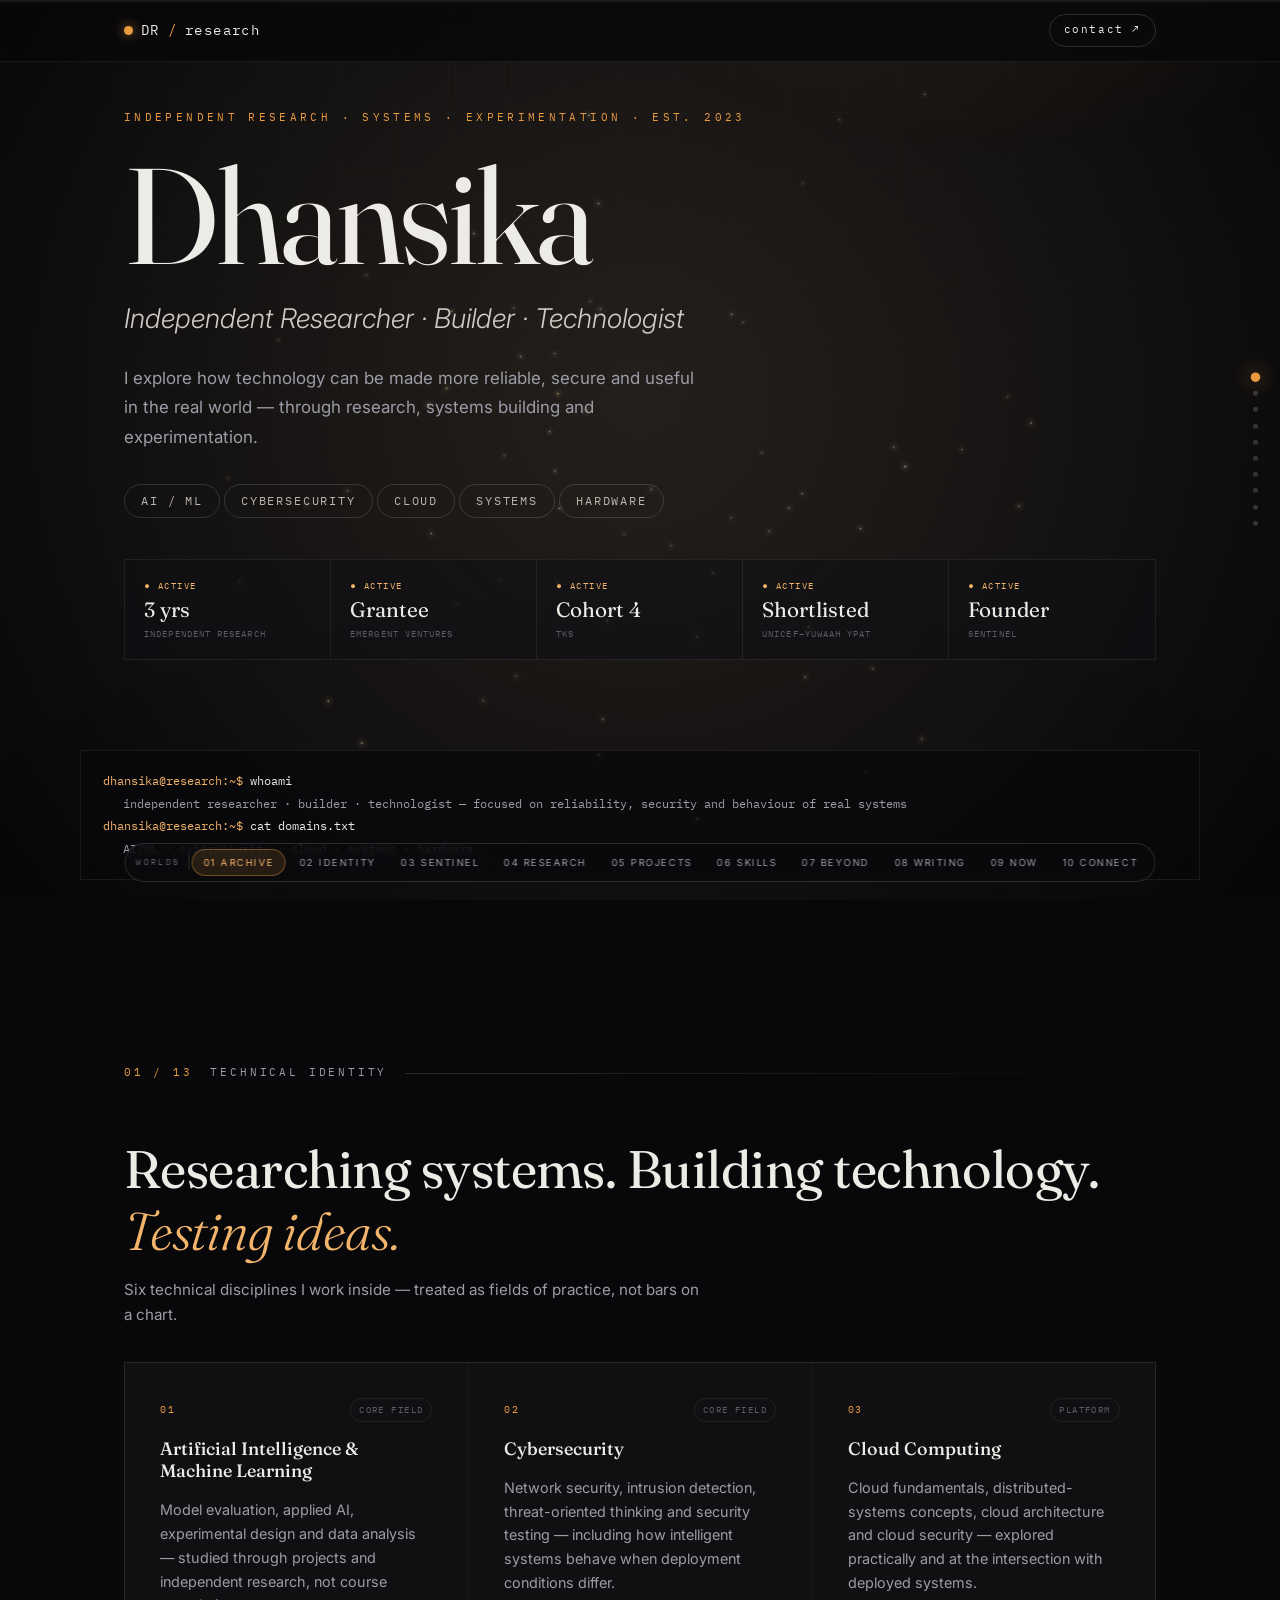
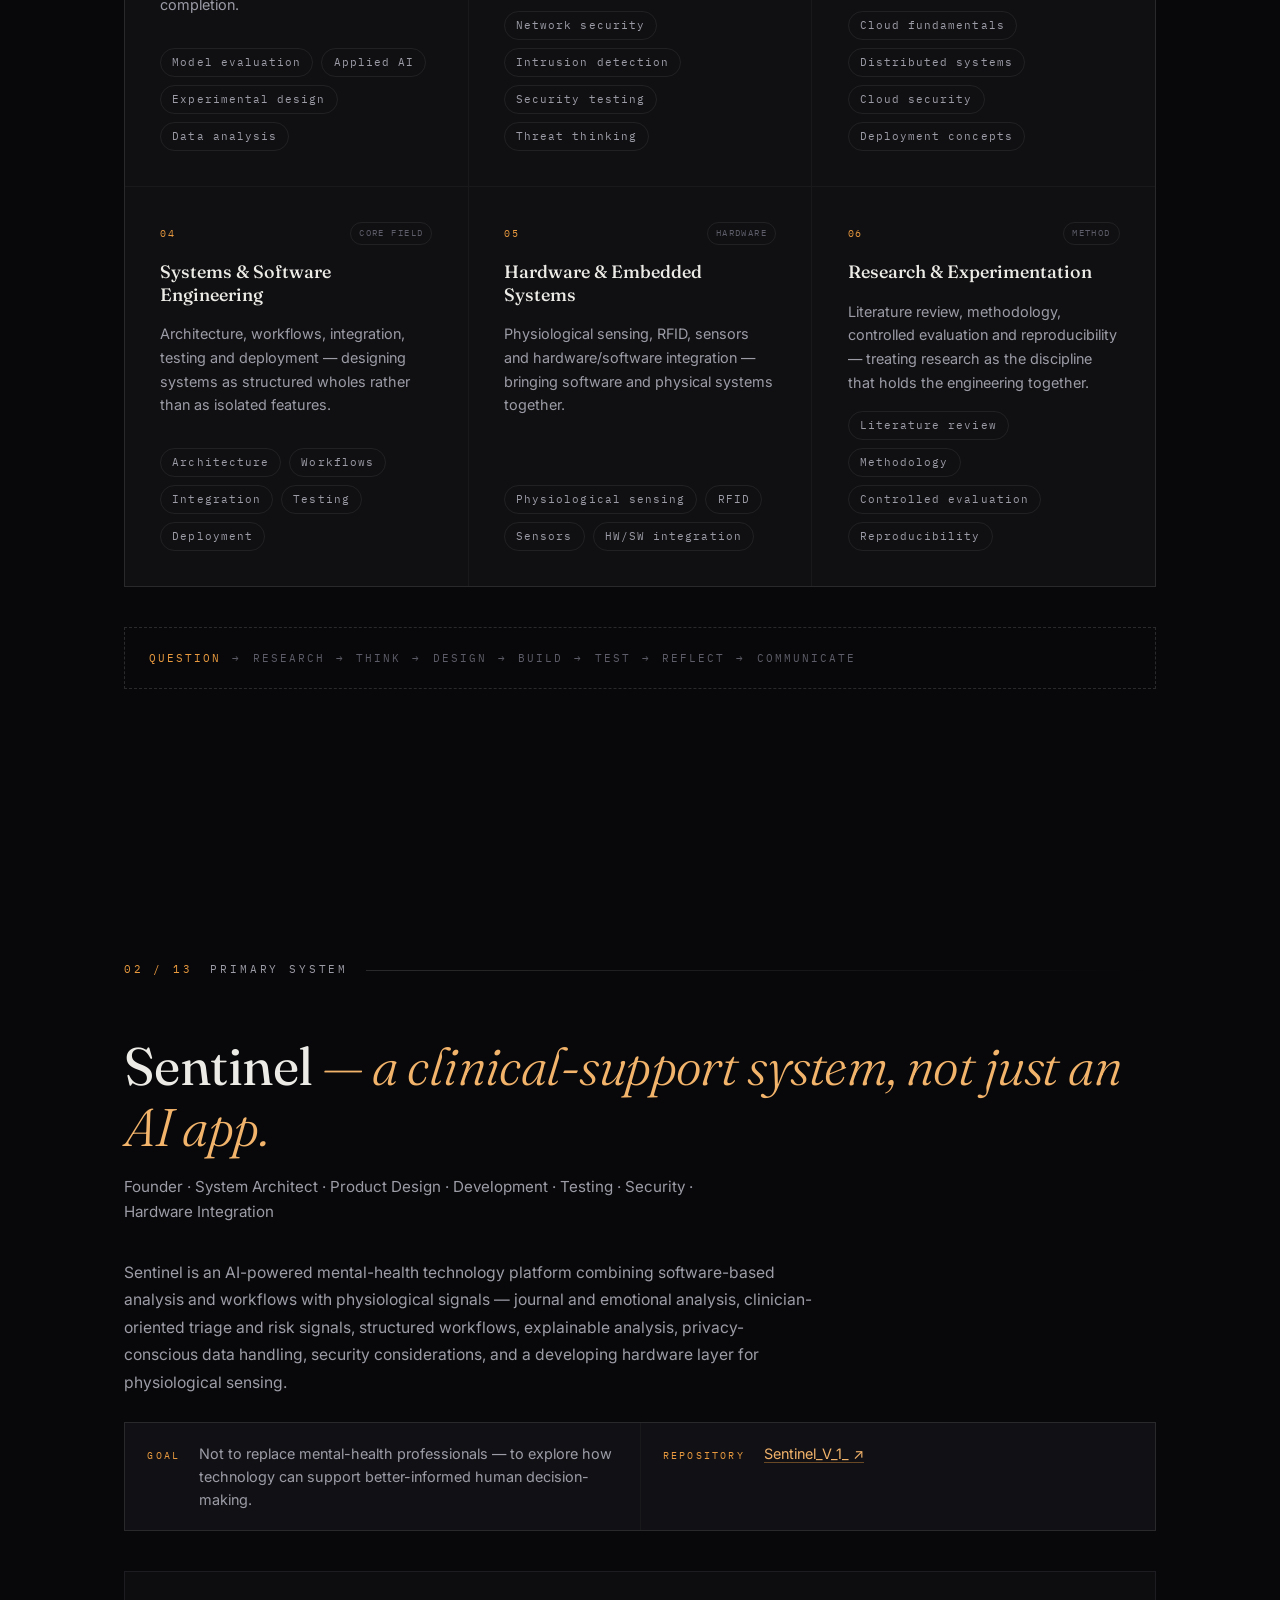
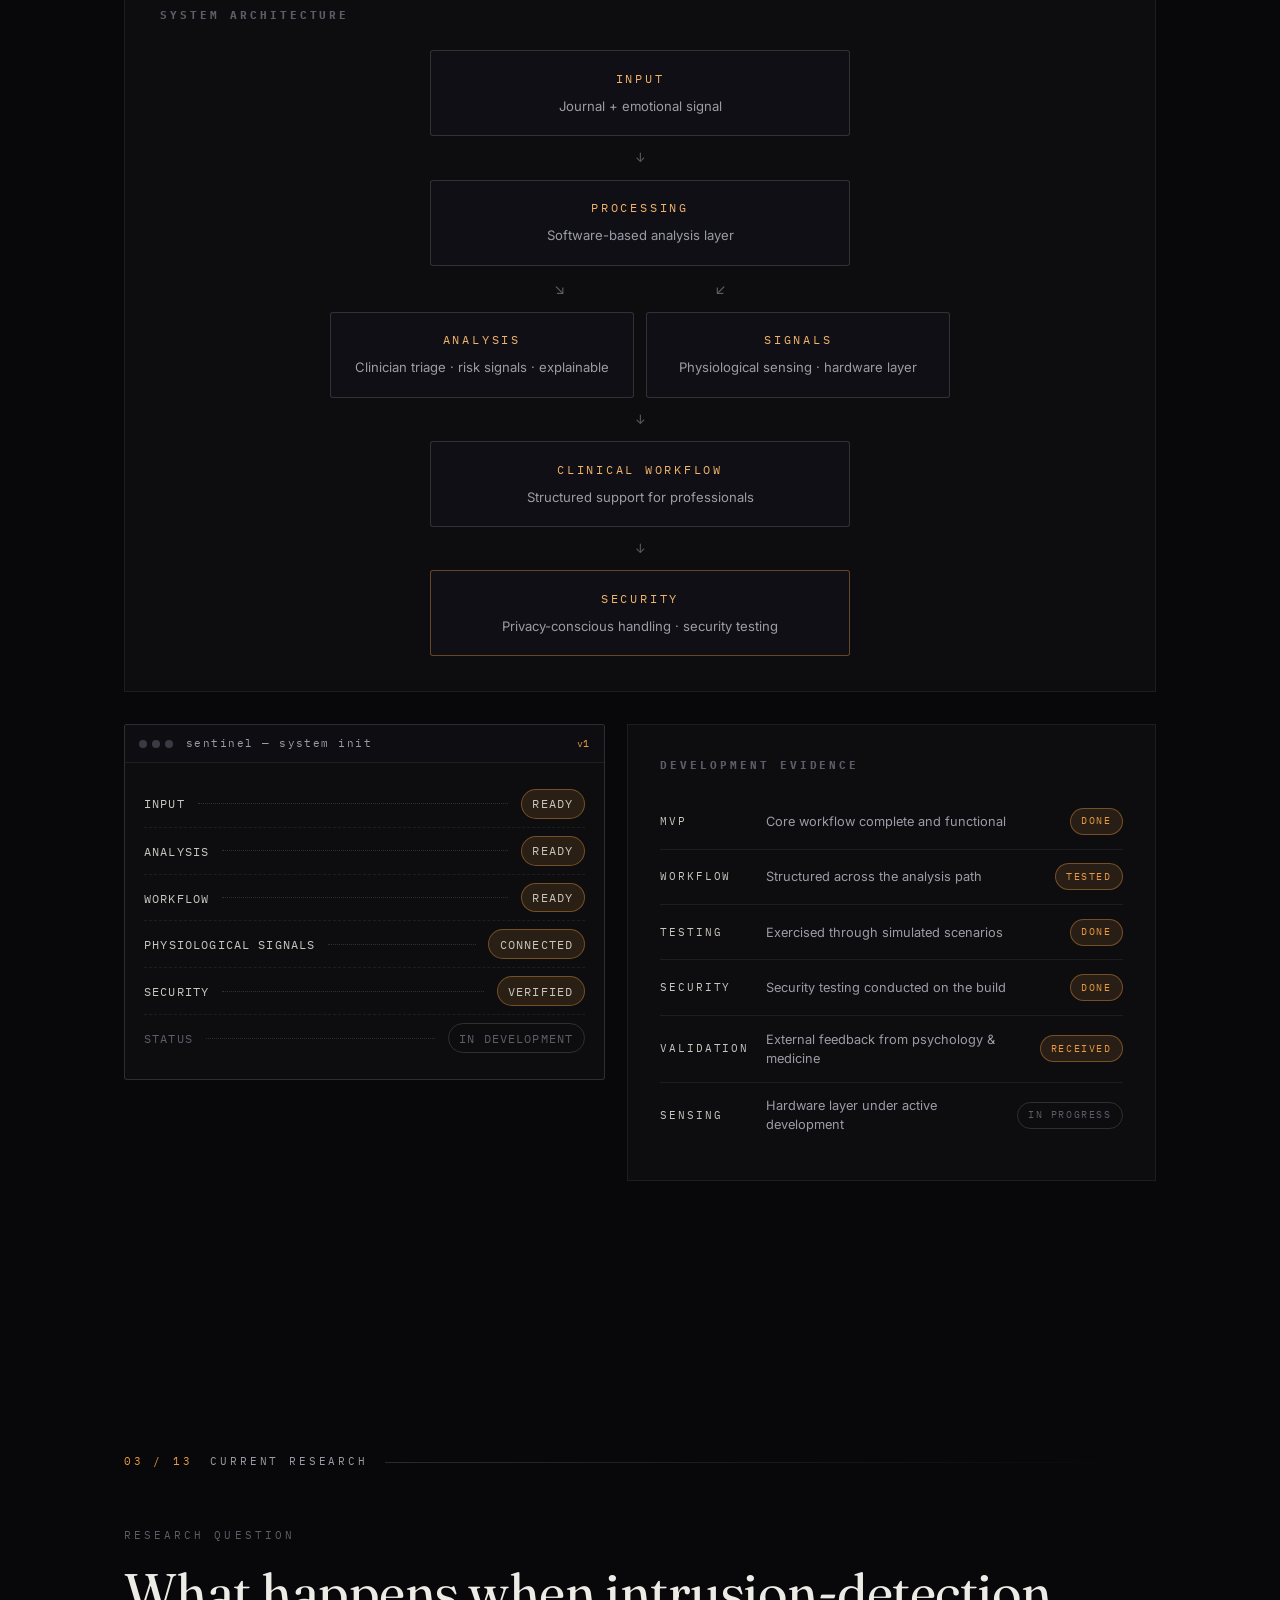
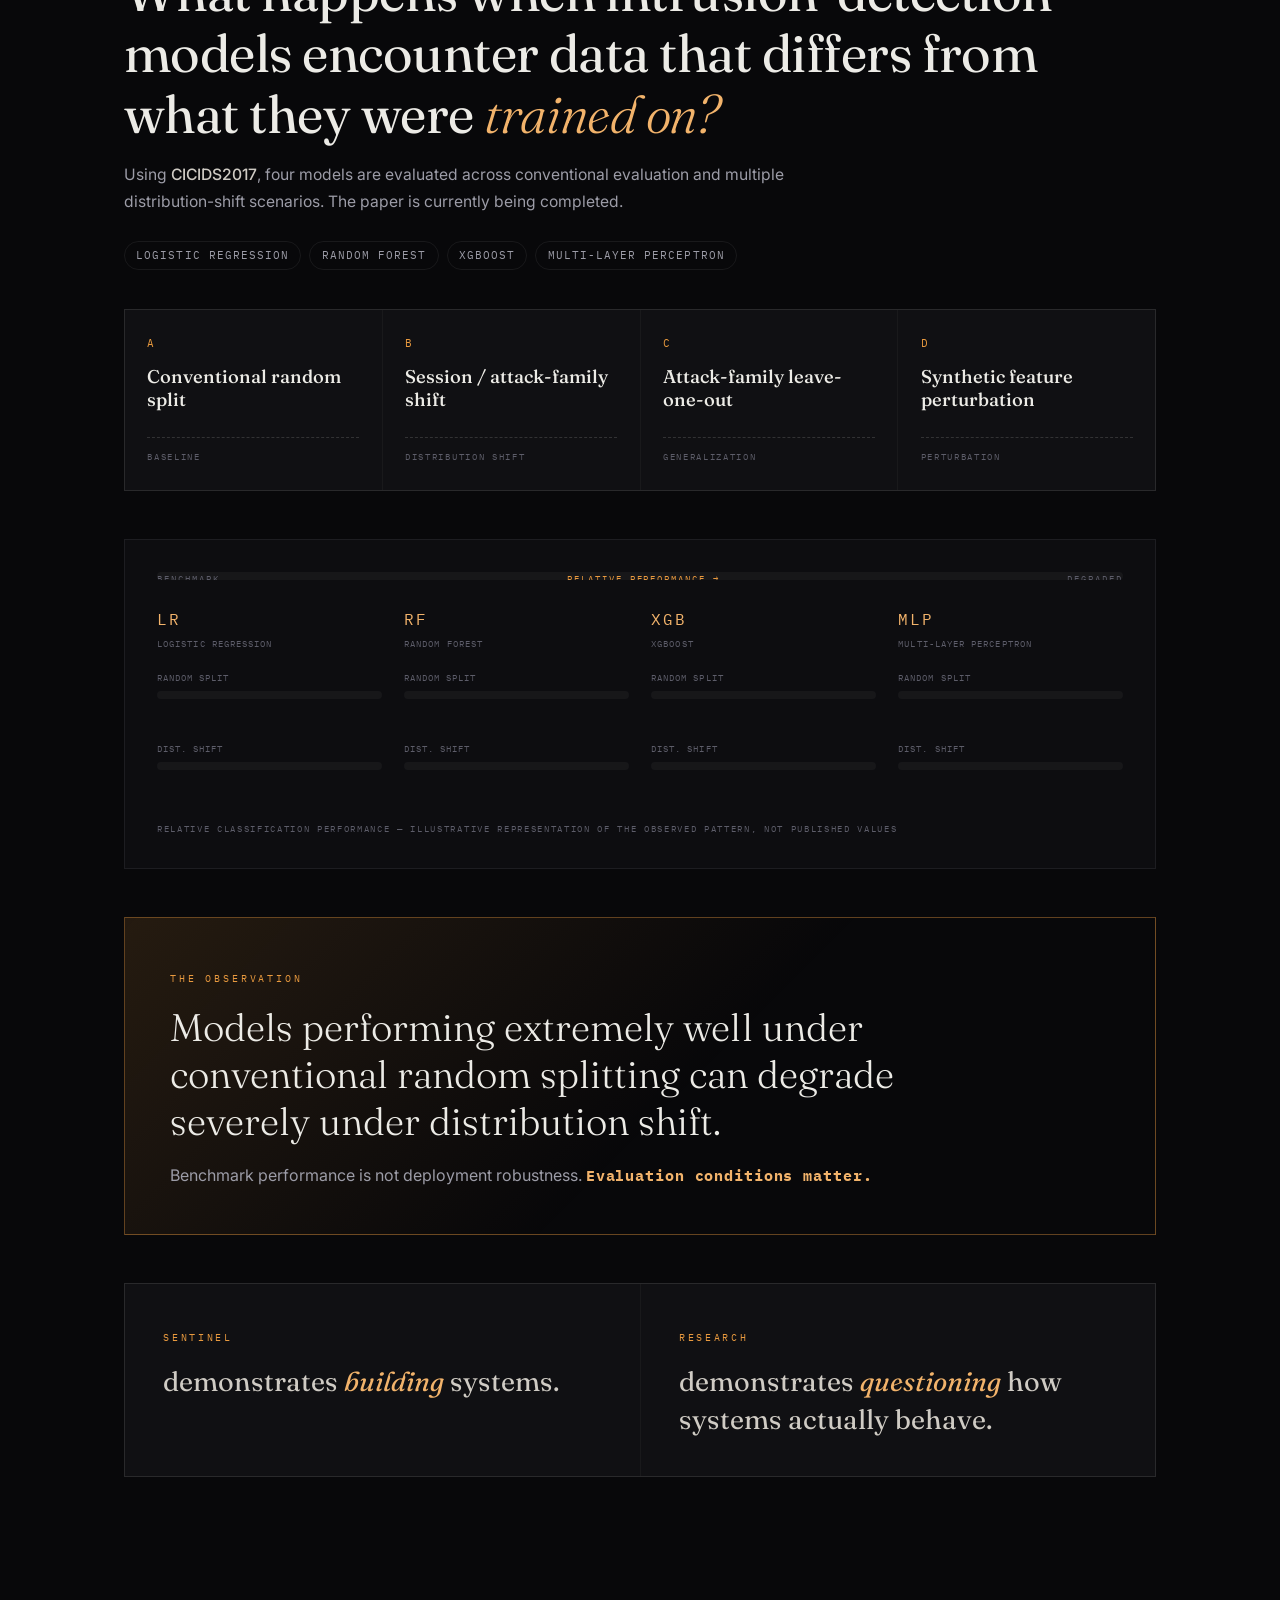
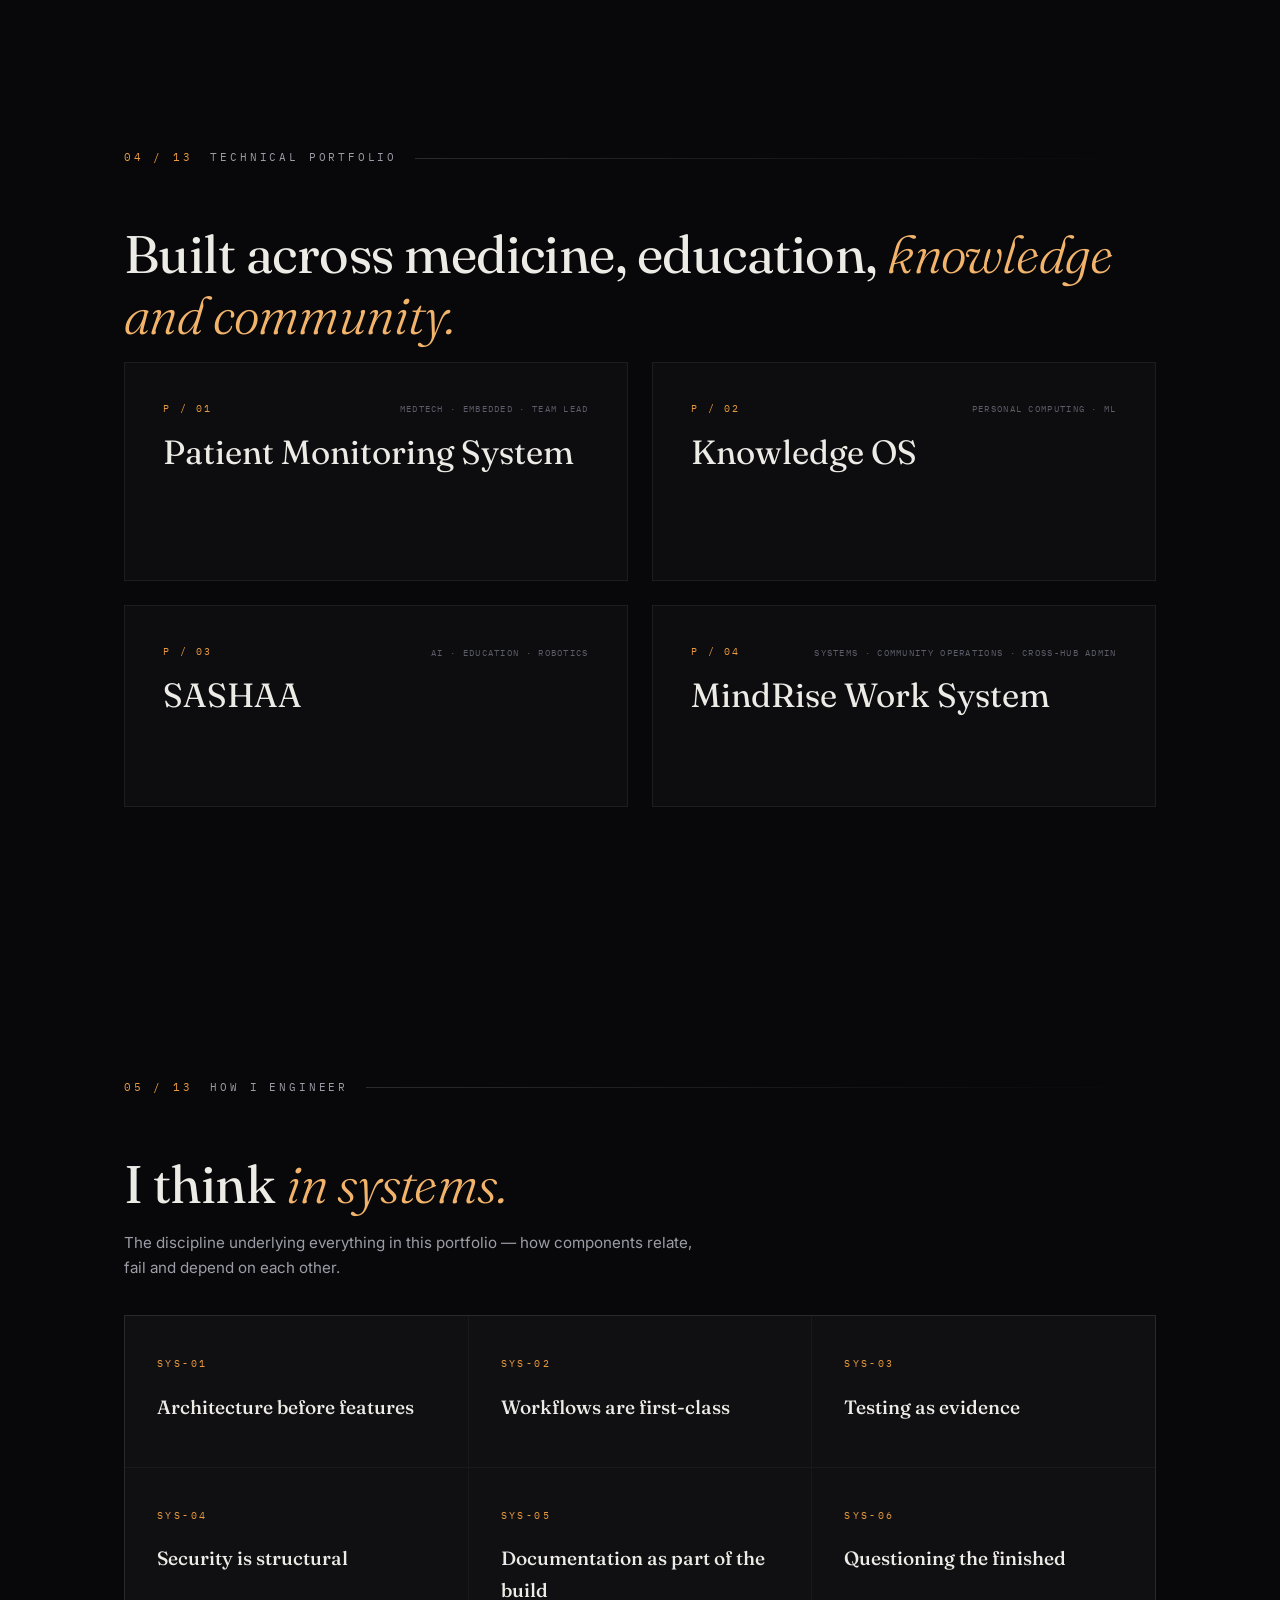
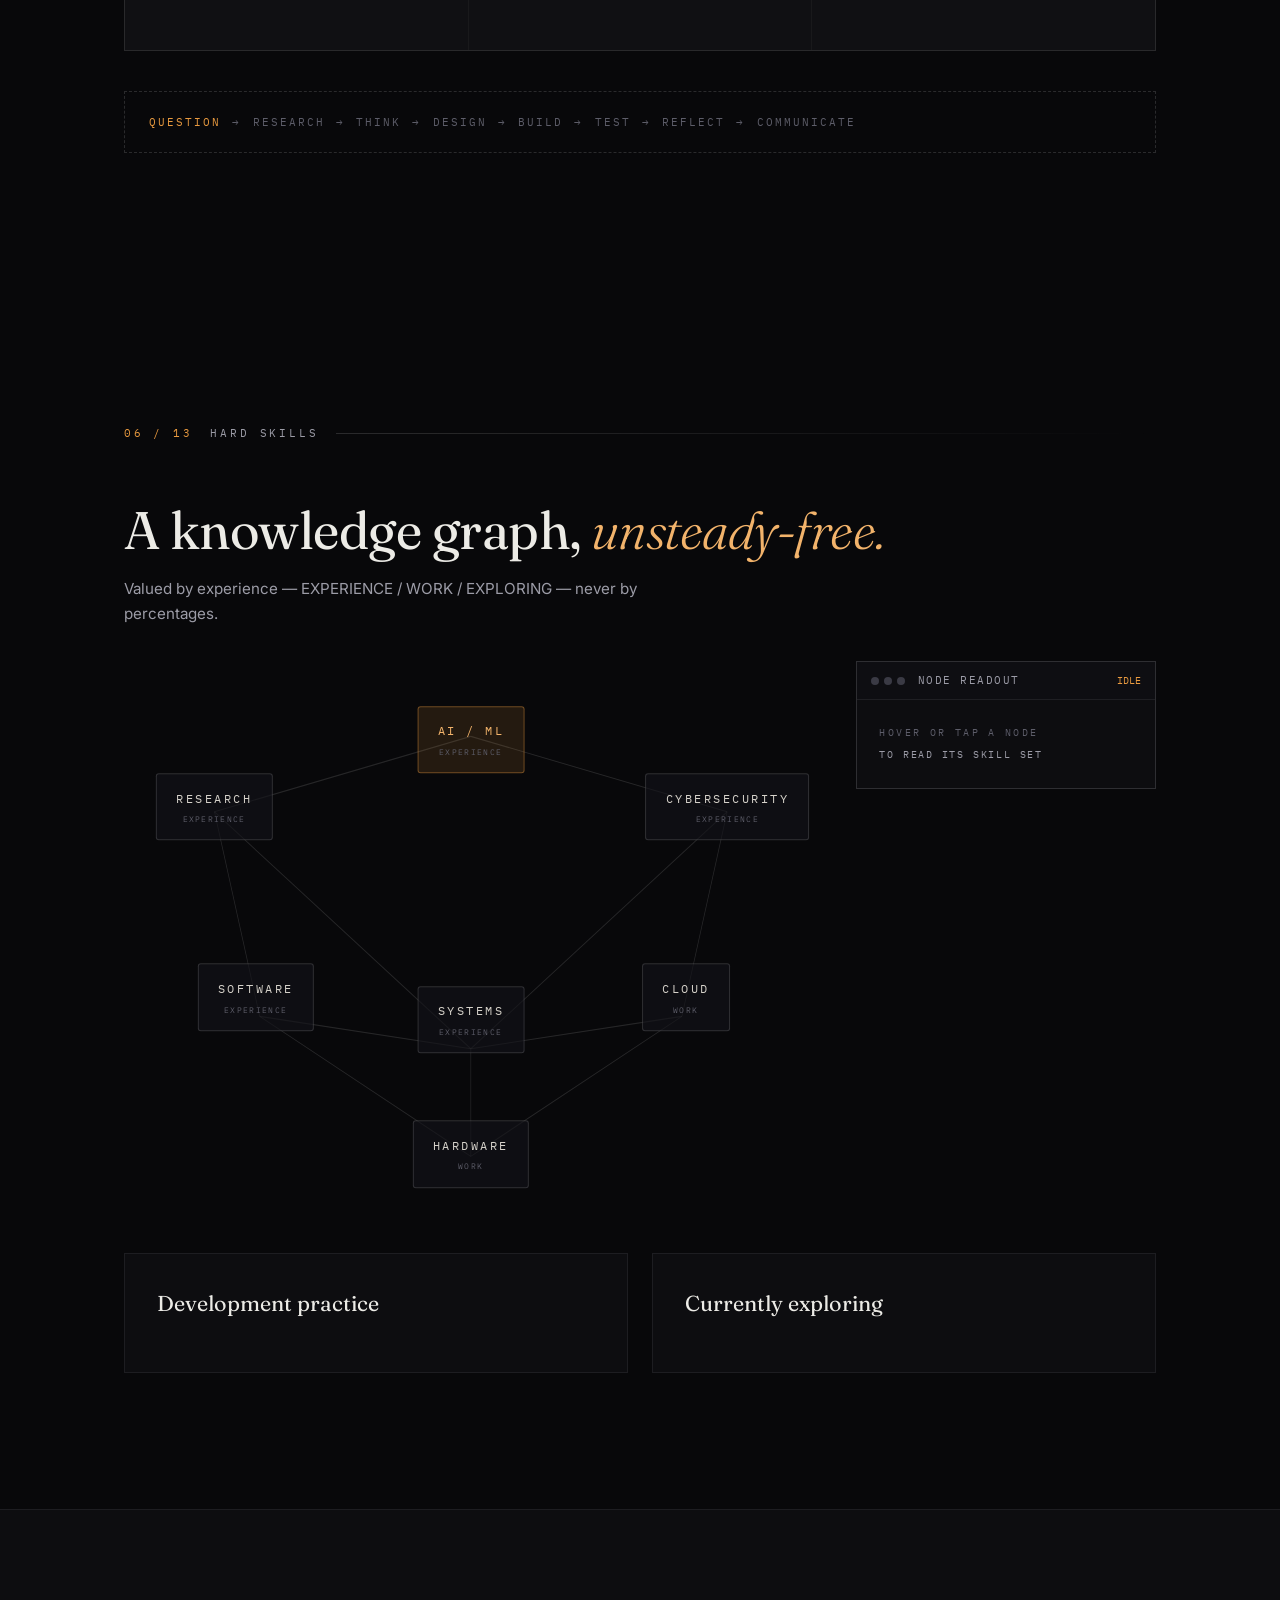
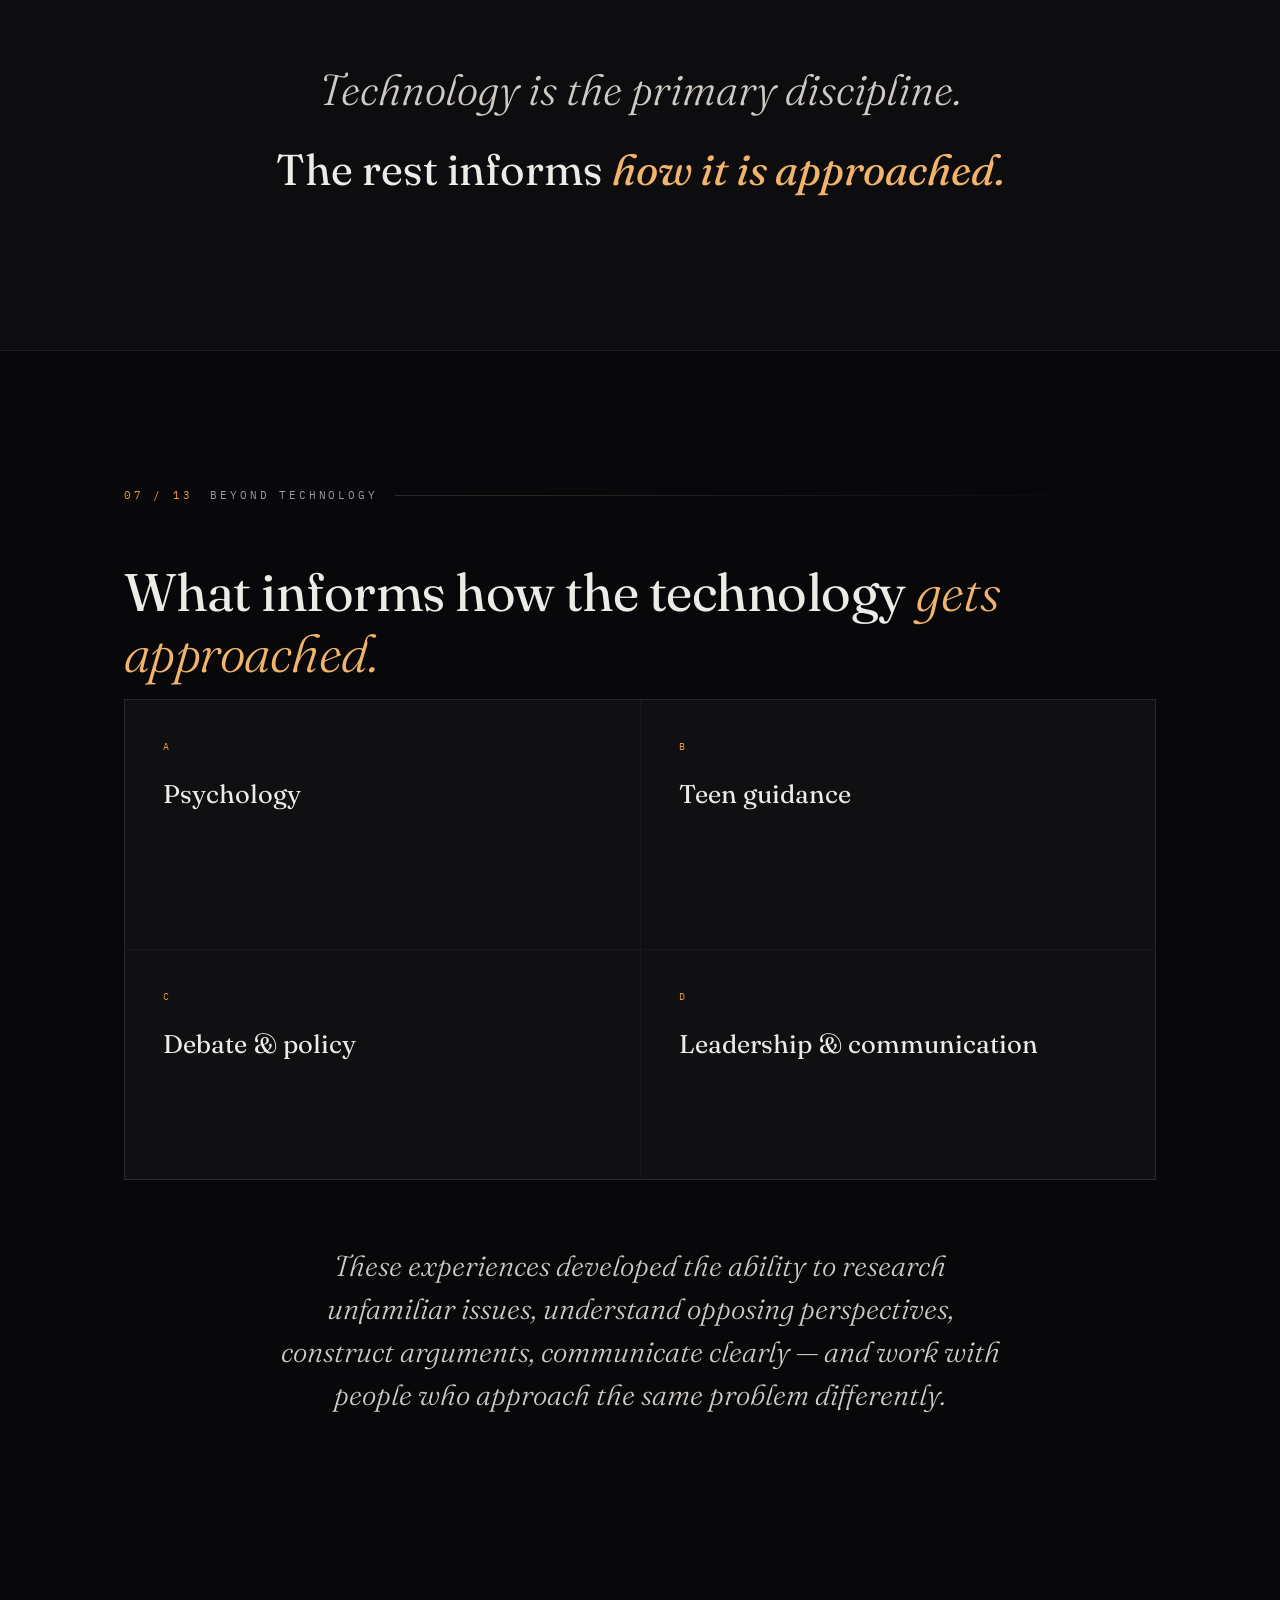
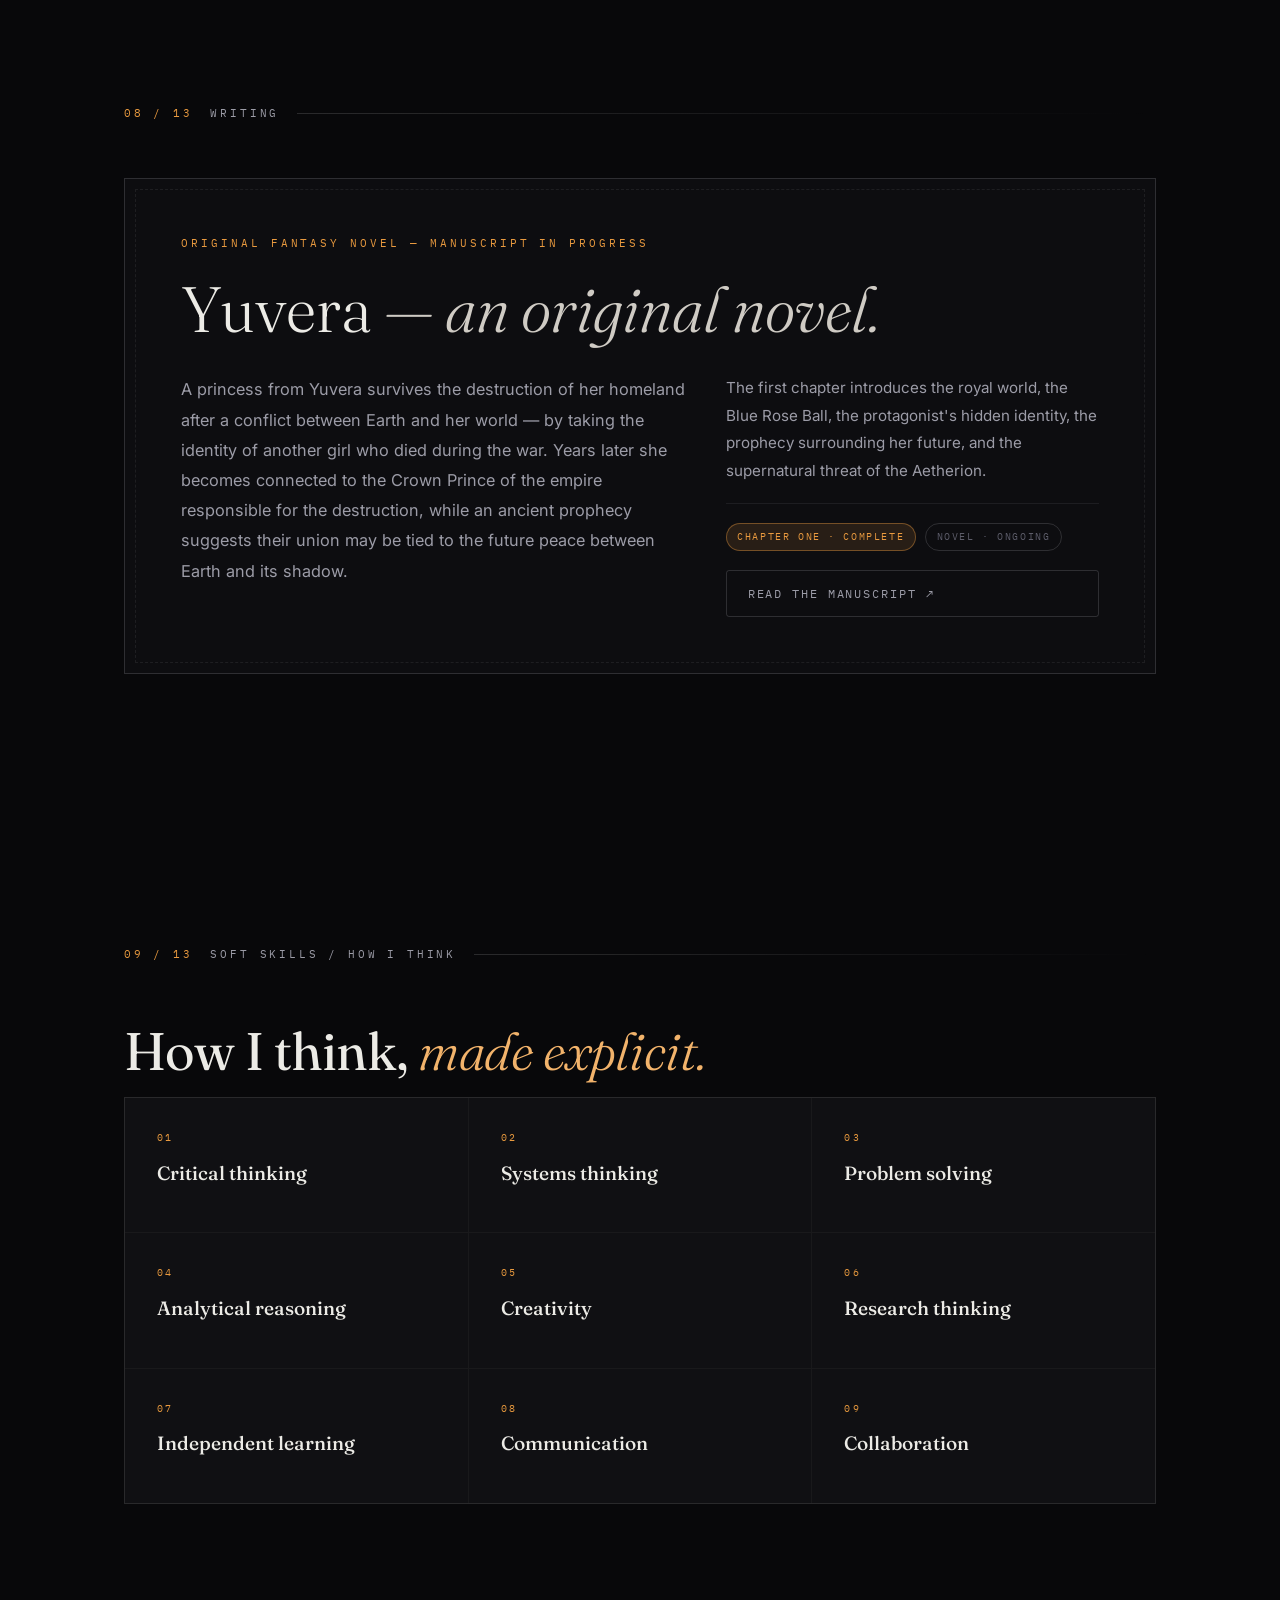
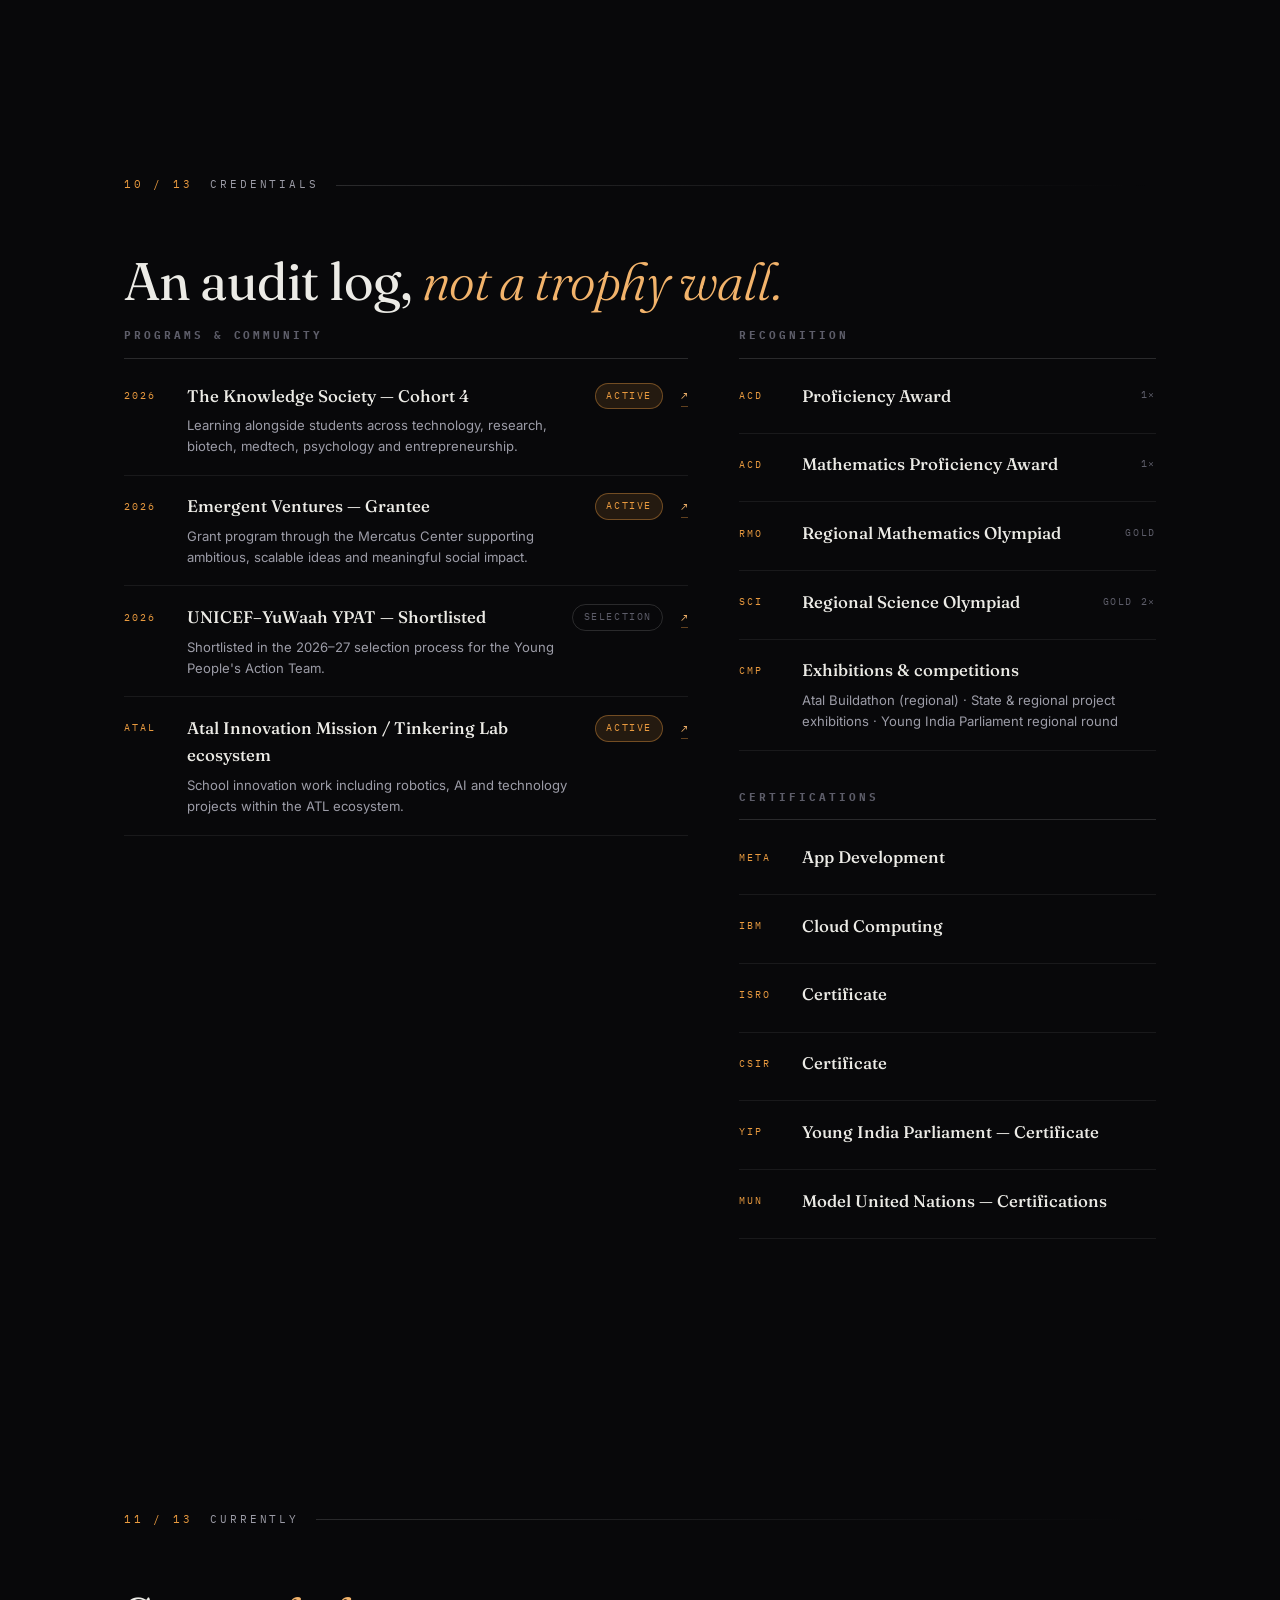
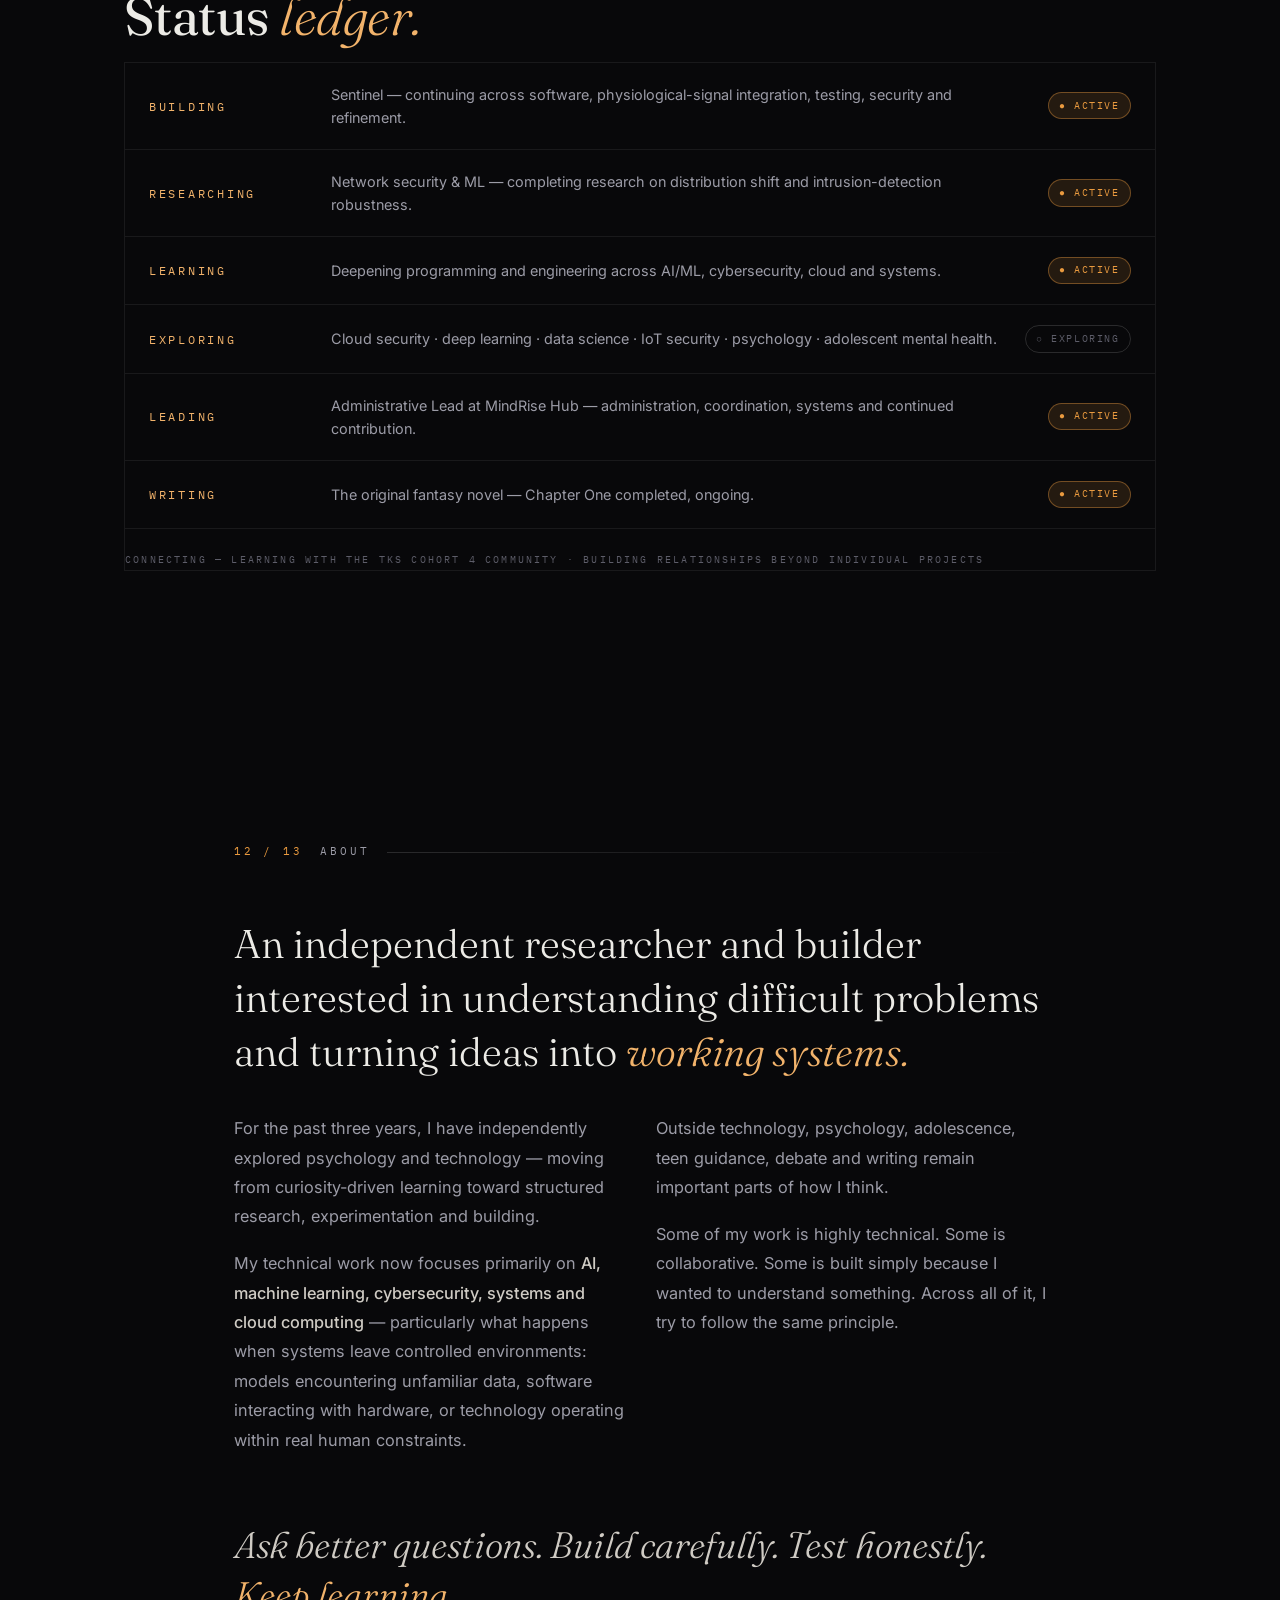
==== commit 1a8cfd4e: "Update Yuvera manuscript link to Google Docs" ====
--- a/index.html
+++ b/index.html
@@ -61,7 +61,7 @@
 <link rel="preconnect" href="https://fonts.googleapis.com">
 <link rel="preconnect" href="https://fonts.gstatic.com" crossorigin>
 <link href="https://fonts.googleapis.com/css2?family=Fraunces:ital,opsz,wght@0,9..144,300;0,9..144,400;0,9..144,500;0,9..144,600;1,9..144,300;1,9..144,400&family=Inter:wght@400;500;600&family=IBM+Plex+Mono:wght@400;500;600&display=swap" rel="stylesheet">
-<link rel="stylesheet" href="css/styles.css?v=9">
+<link rel="stylesheet" href="css/styles.css?v=10">
 <link rel="icon" type="image/svg+xml" href="data:image/svg+xml,%3Csvg xmlns='http://www.w3.org/2000/svg' viewBox='0 0 32 32'%3E%3Ccircle cx='16' cy='16' r='9' fill='none' stroke='%23e99a3f' stroke-width='2'/%3E%3Ccircle cx='16' cy='16' r='3' fill='%23e99a3f'/%3E%3C/svg%3E">
 </head>
 <body>
@@ -743,7 +743,7 @@
               <span class="chip chip--ok mono">CHAPTER ONE · COMPLETE</span>
               <span class="chip chip--dim mono">NOVEL · ONGOING</span>
             </div>
-            <a class="btn btn--ghost mono" href="https://drive.google.com/file/d/1kC6B5N0MiLTnl04MDdY6KhOt_LaUKYDS/view?usp=sharing" target="_blank" rel="noopener noreferrer">Read the manuscript ↗</a>
+            <a class="btn btn--ghost mono" href="https://docs.google.com/document/d/1zKOWp72AsISaPt-IFd62X1UdipYuR7QP/edit?usp=sharing" target="_blank" rel="noopener noreferrer">Read the manuscript ↗</a>
           </div>
         </div>
       </div>
@@ -942,7 +942,7 @@
   <button class="worlds__btn mono" data-jump="connect">10 CONNECT</button>
 </nav>
 
-<script src="js/main.js?v=9"></script>
-  <script src="js/universe.js?v=9"></script>
+<script src="js/main.js?v=10"></script>
+  <script src="js/universe.js?v=10"></script>
 </body>
 </html>
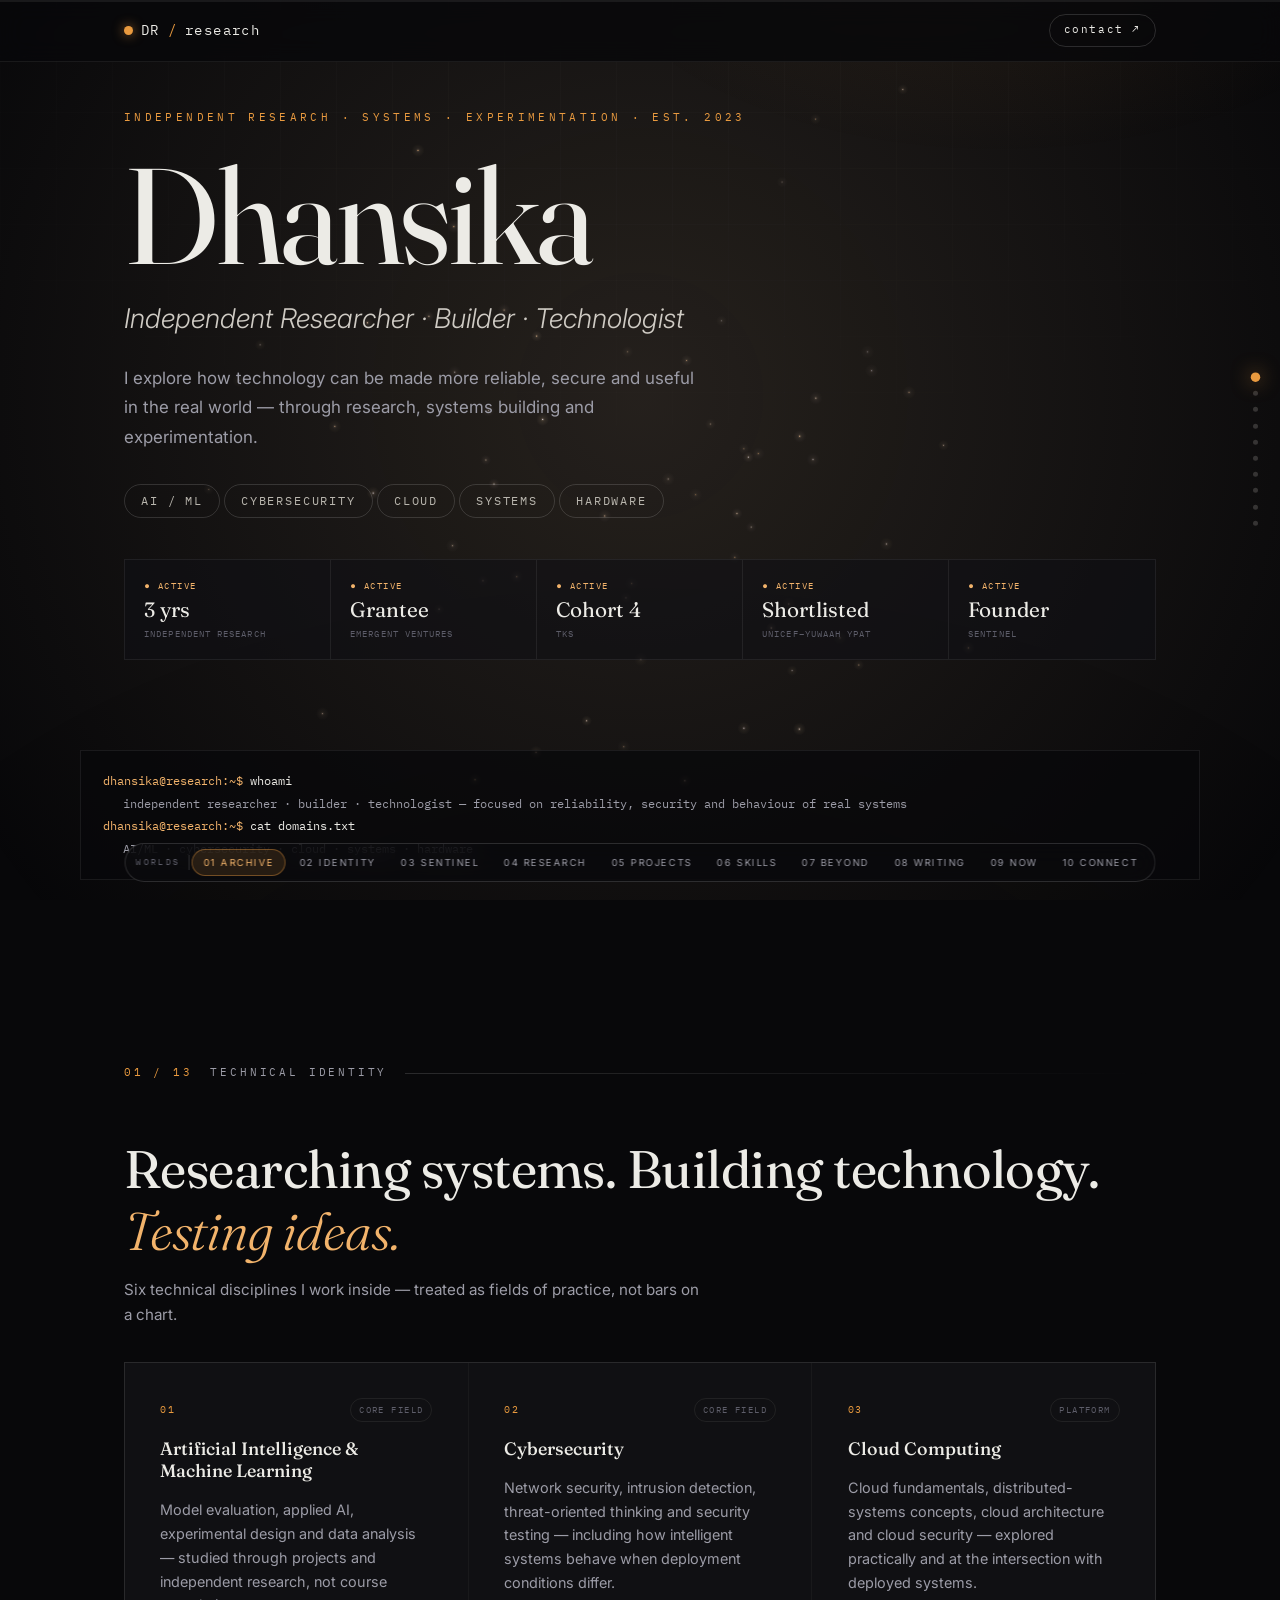
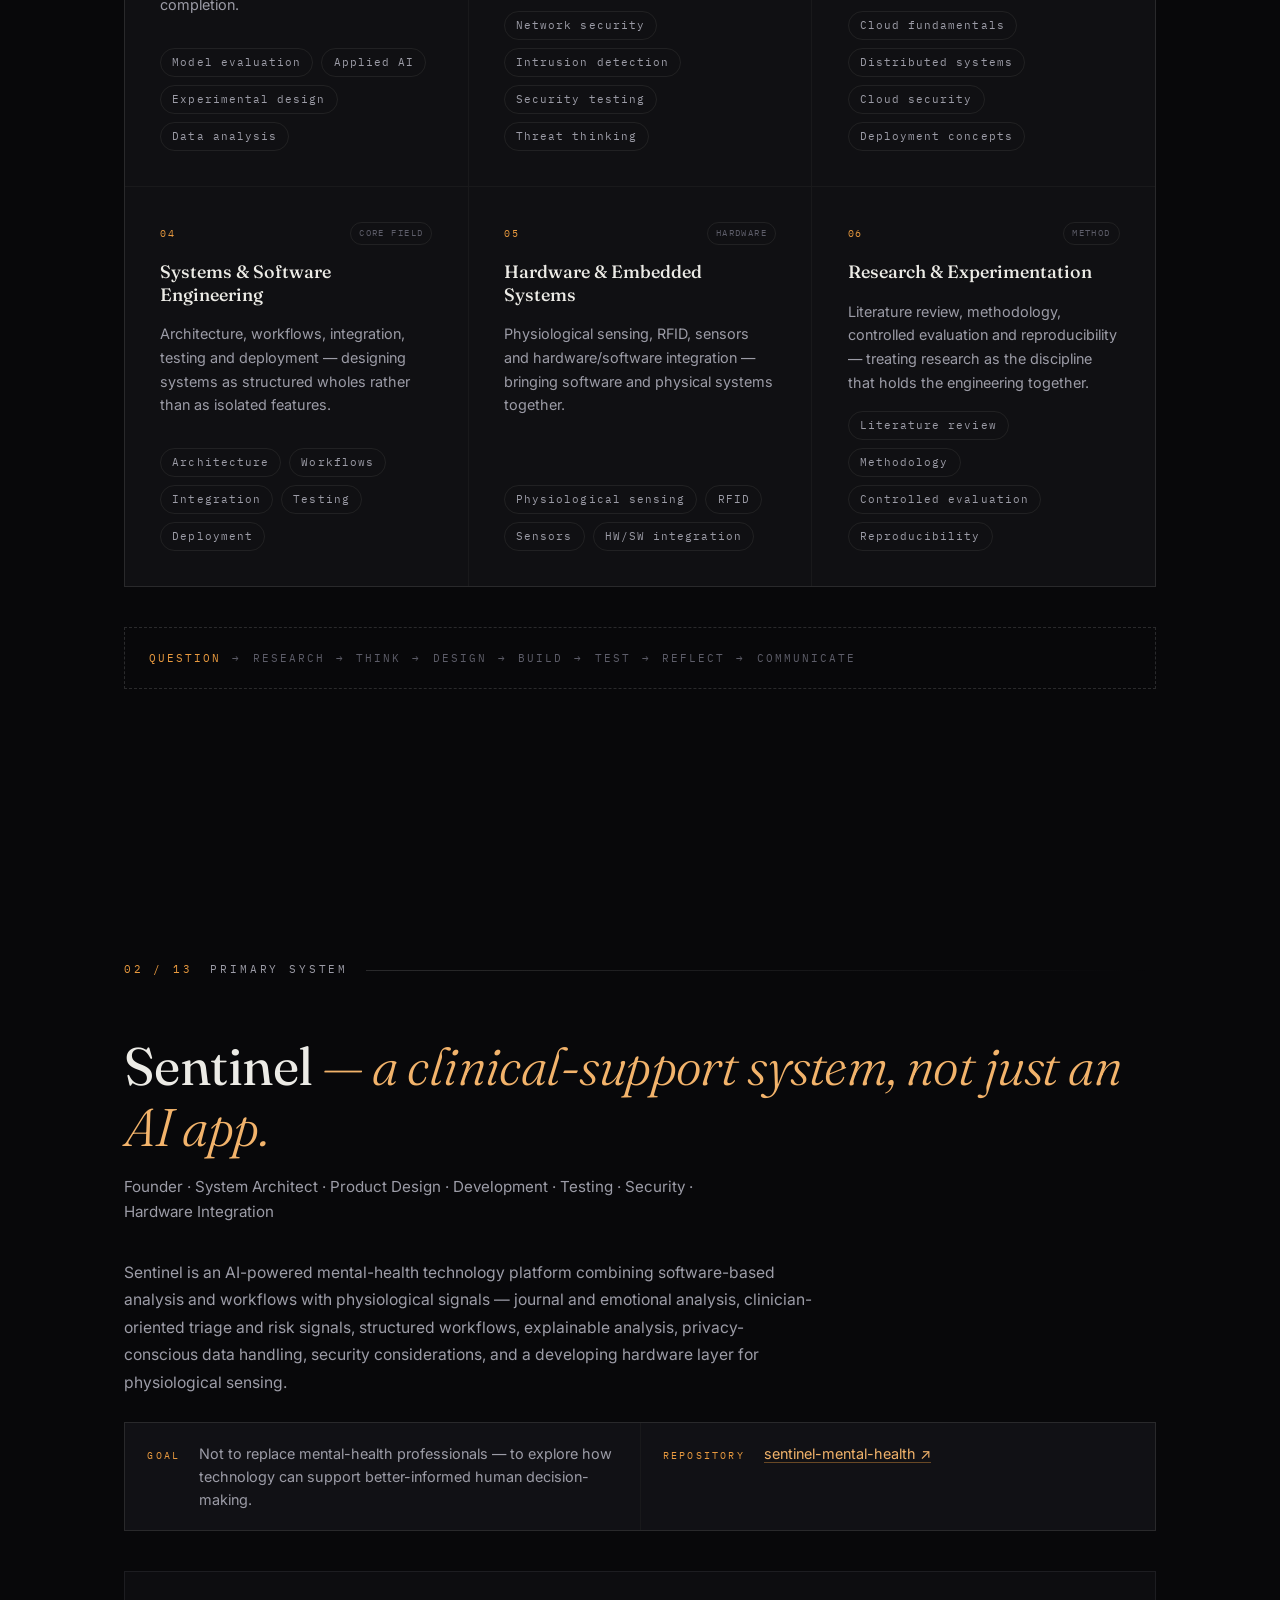
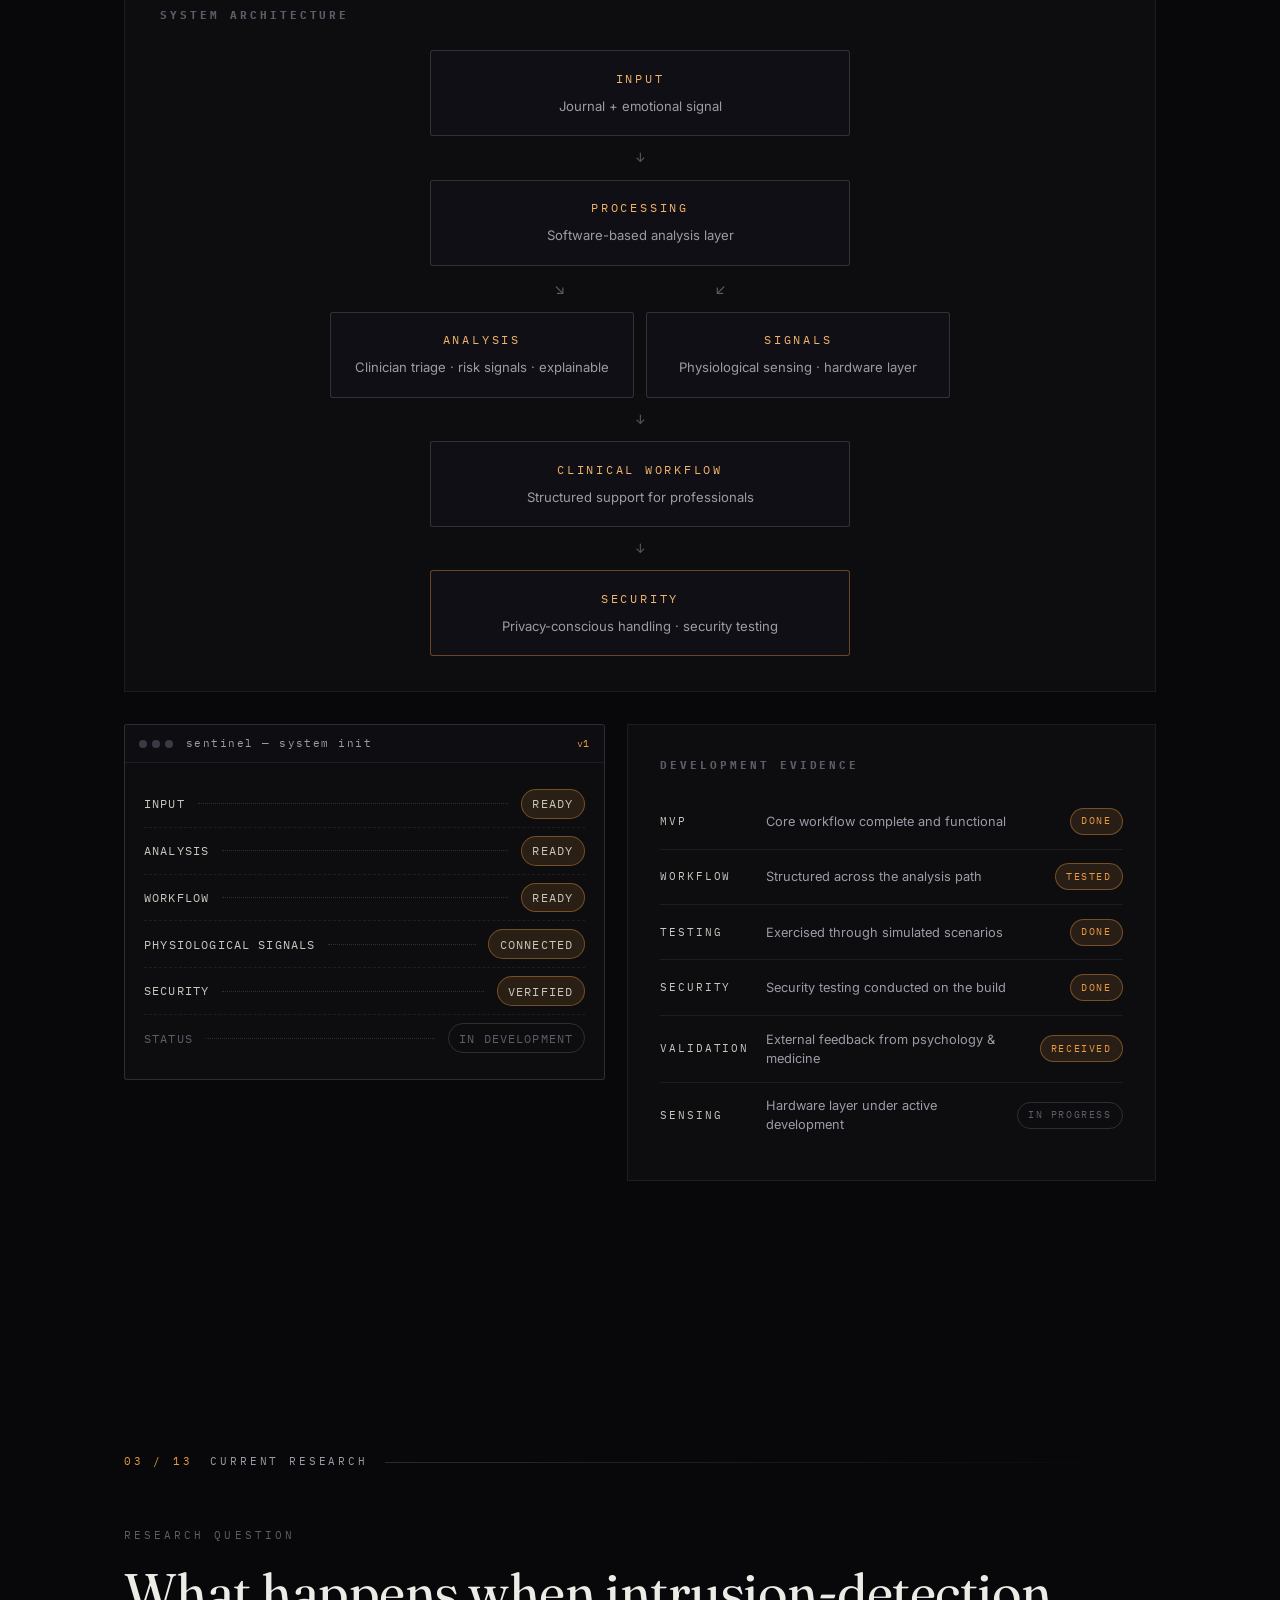
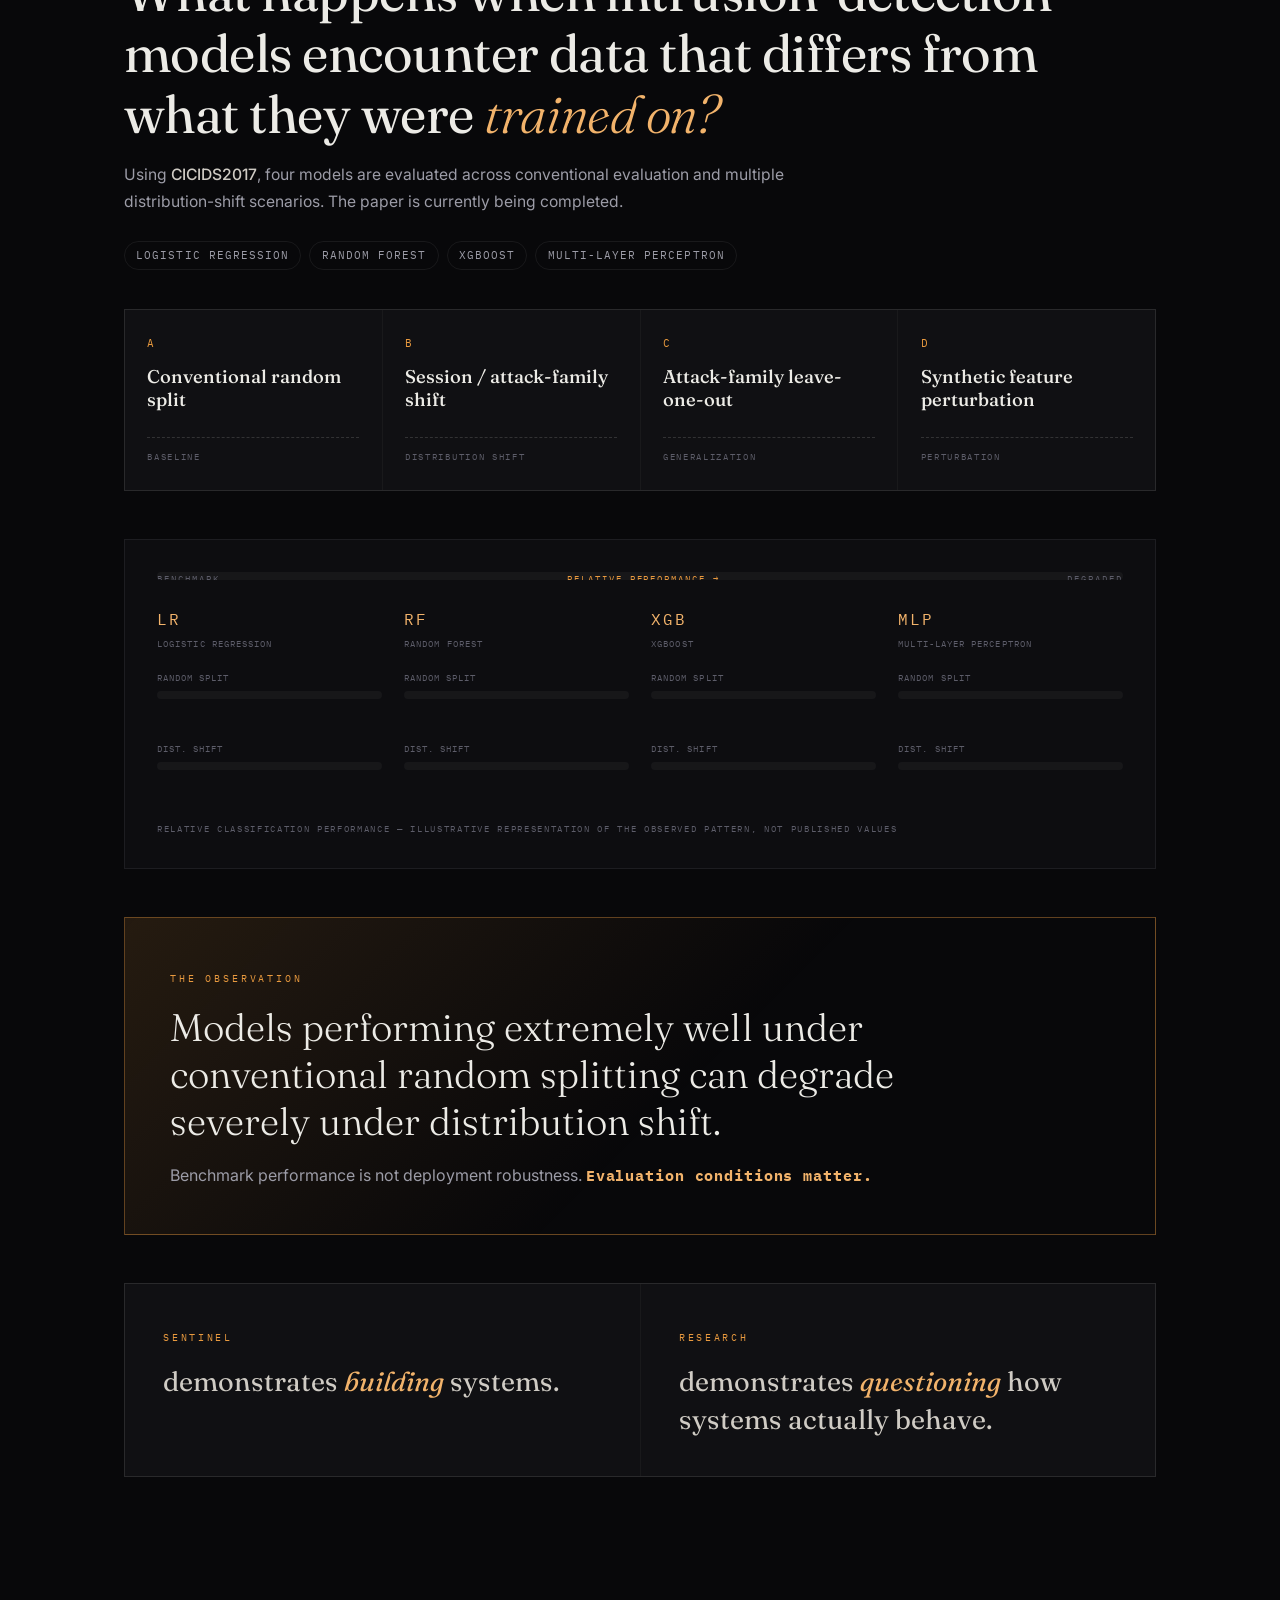
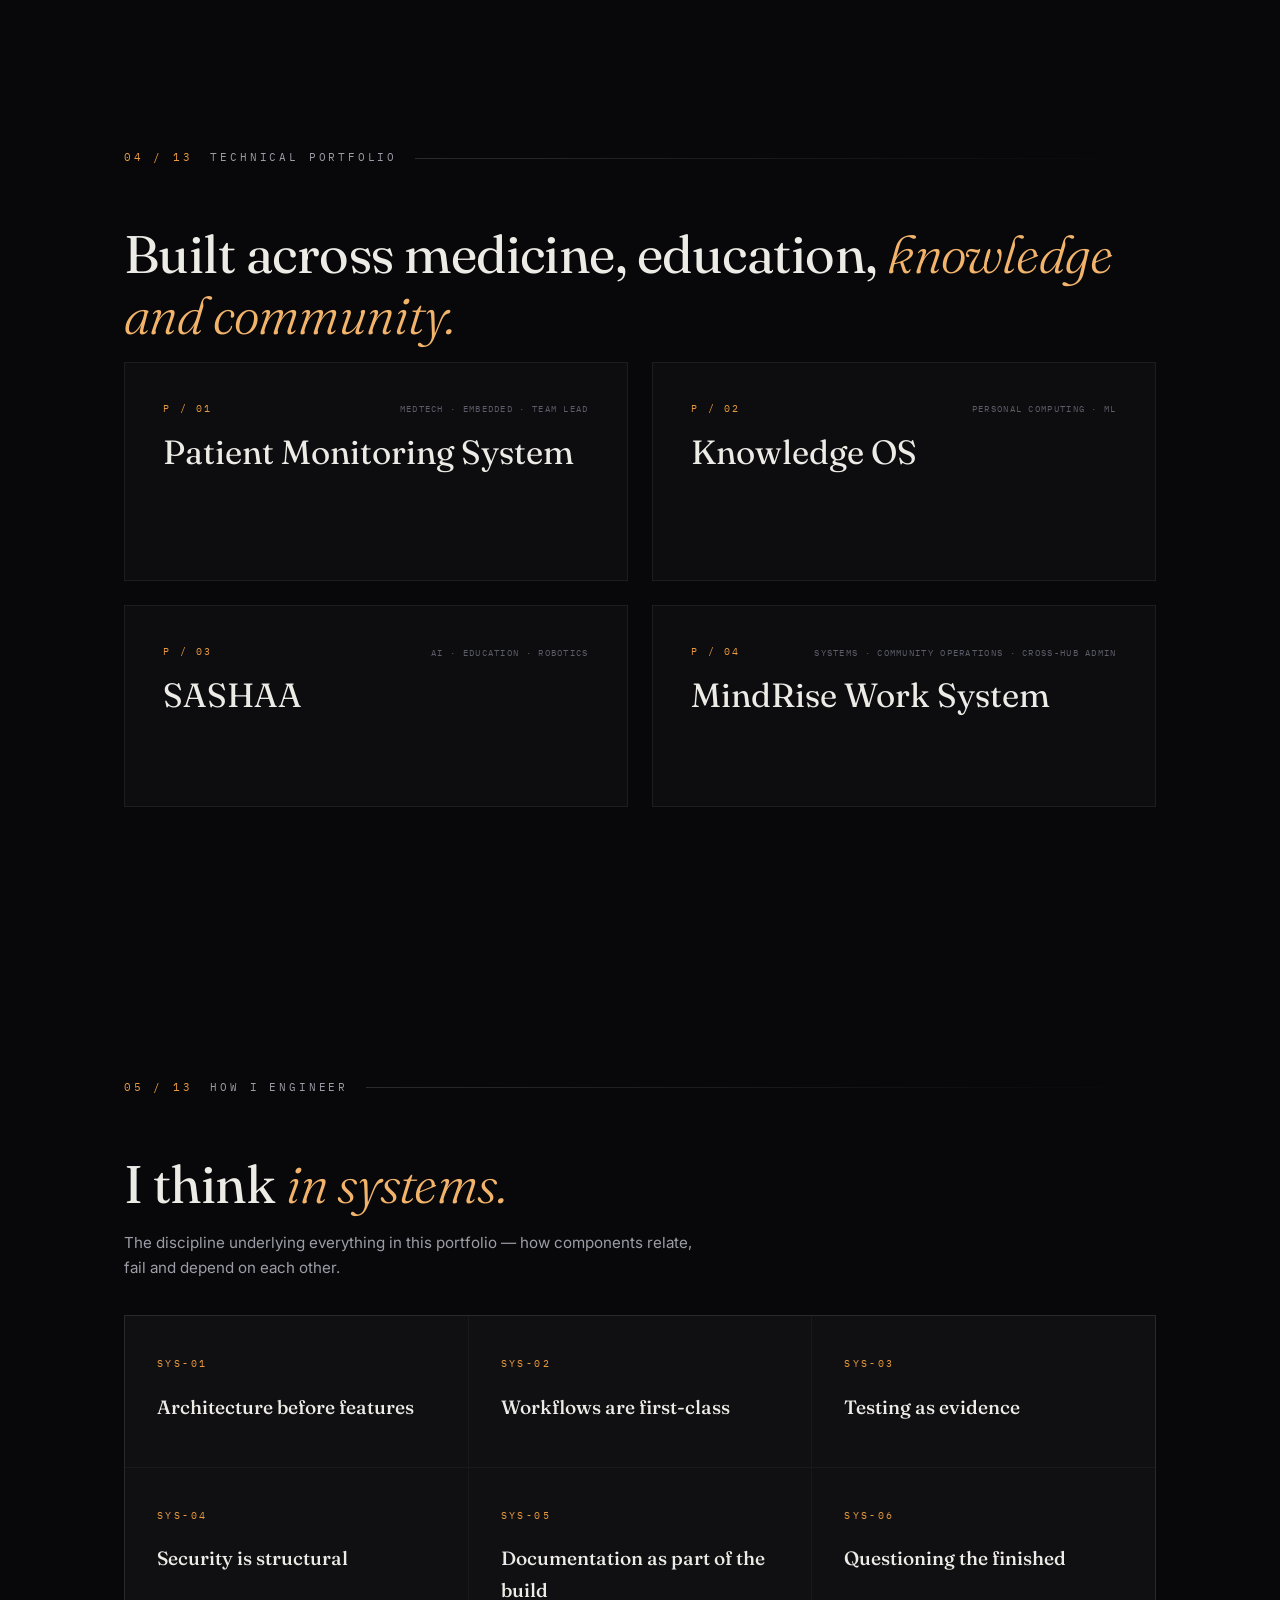
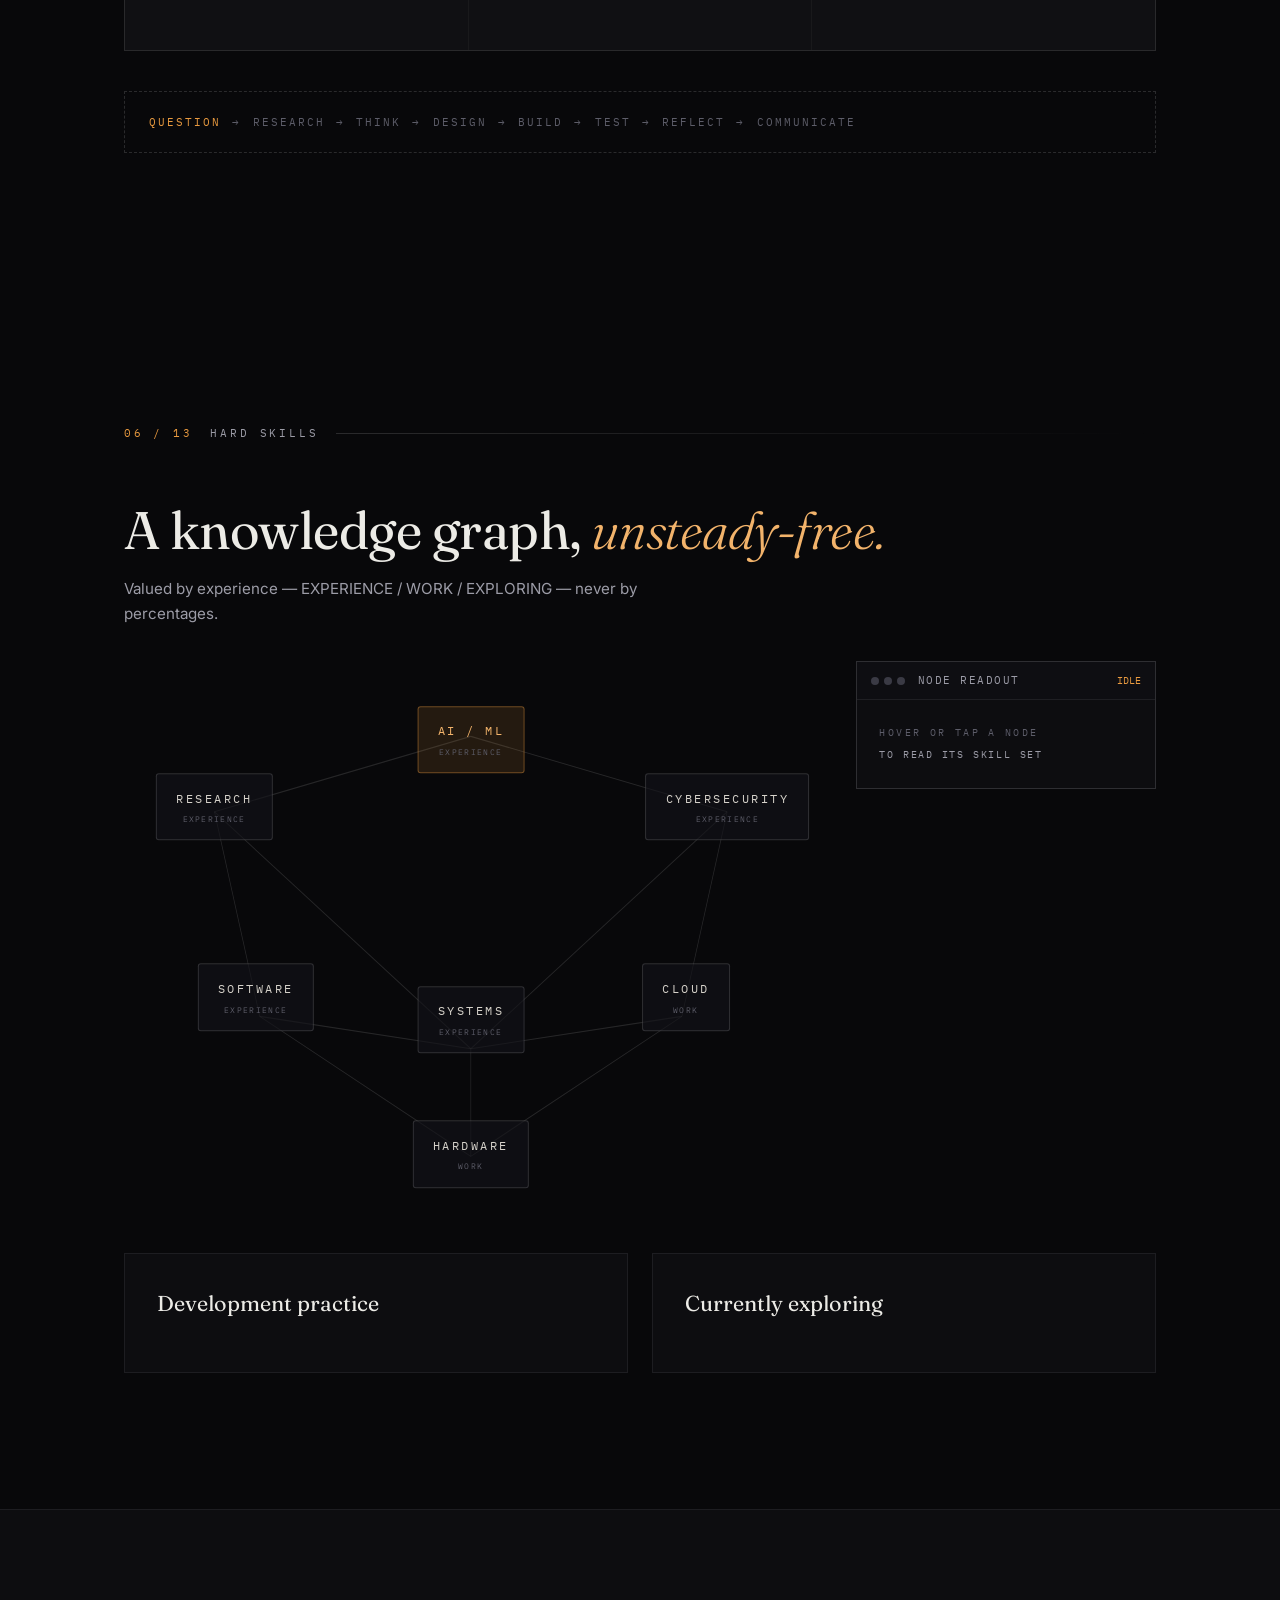
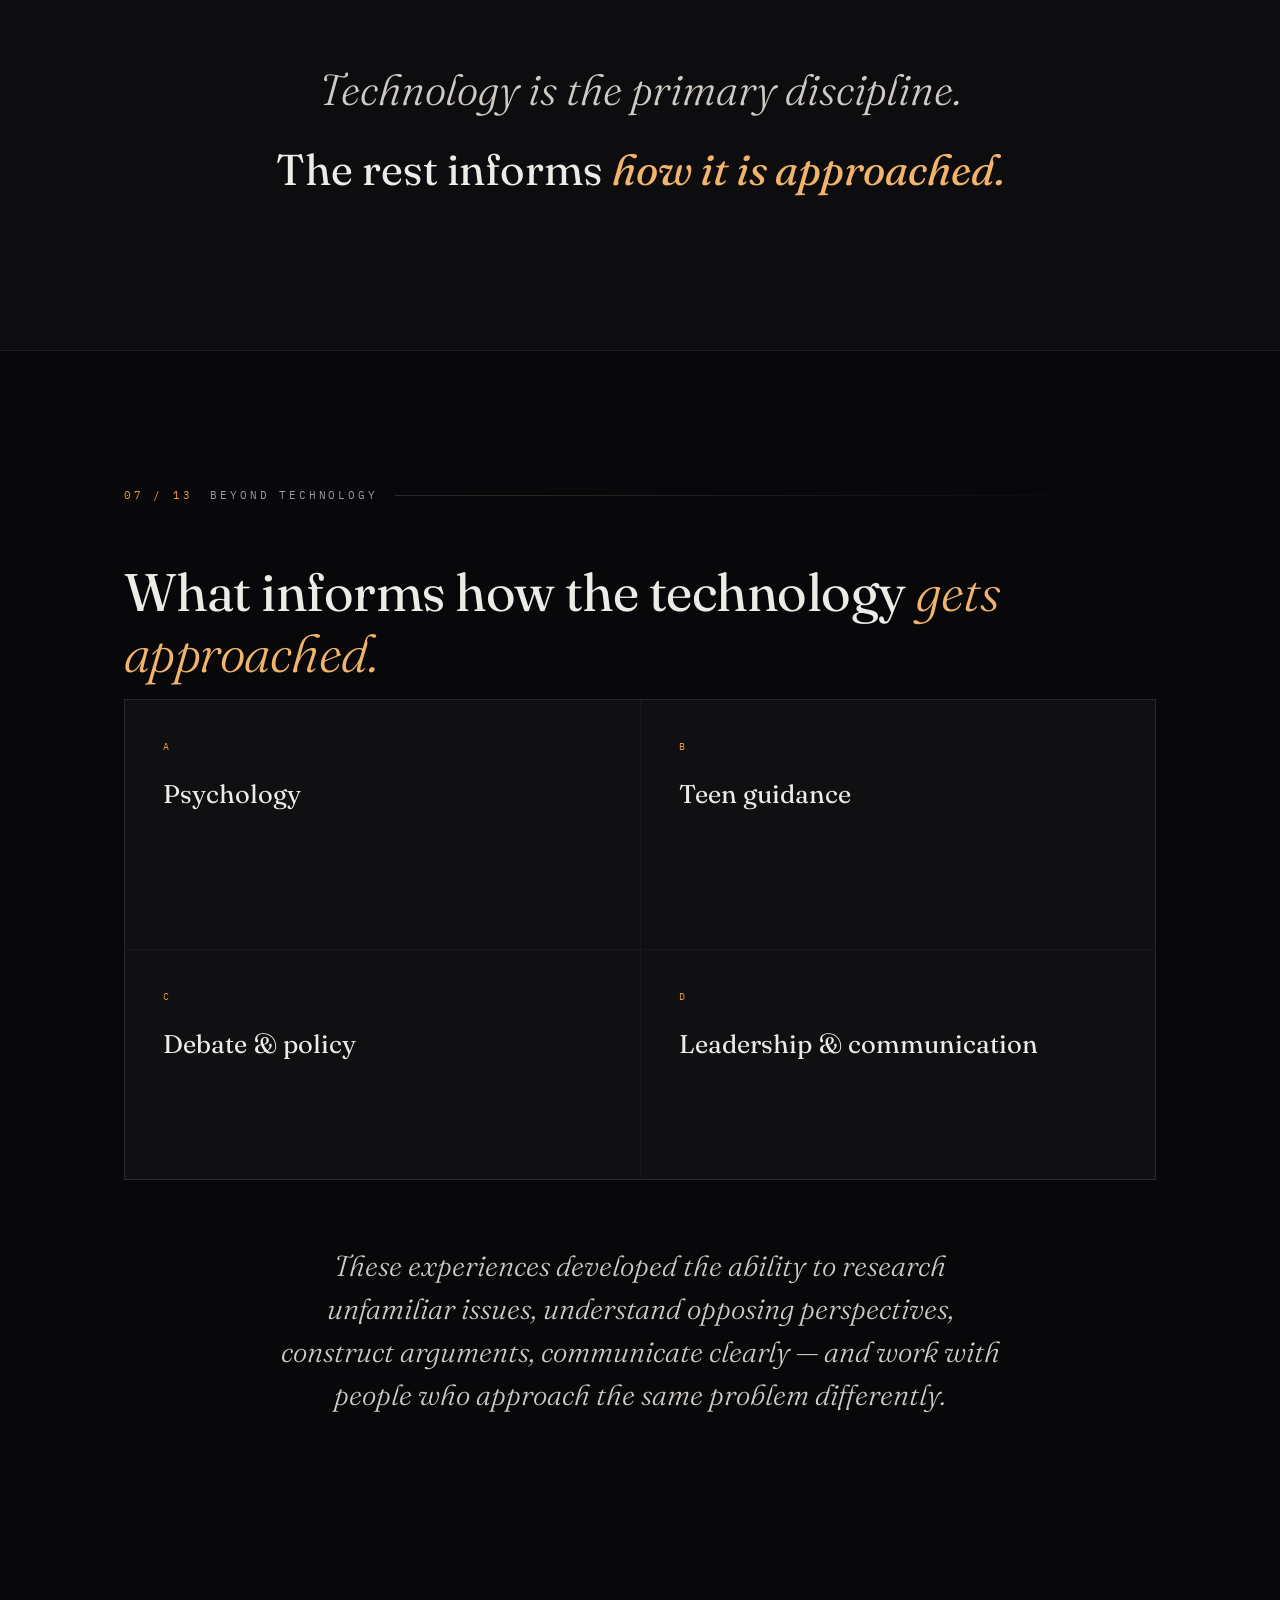
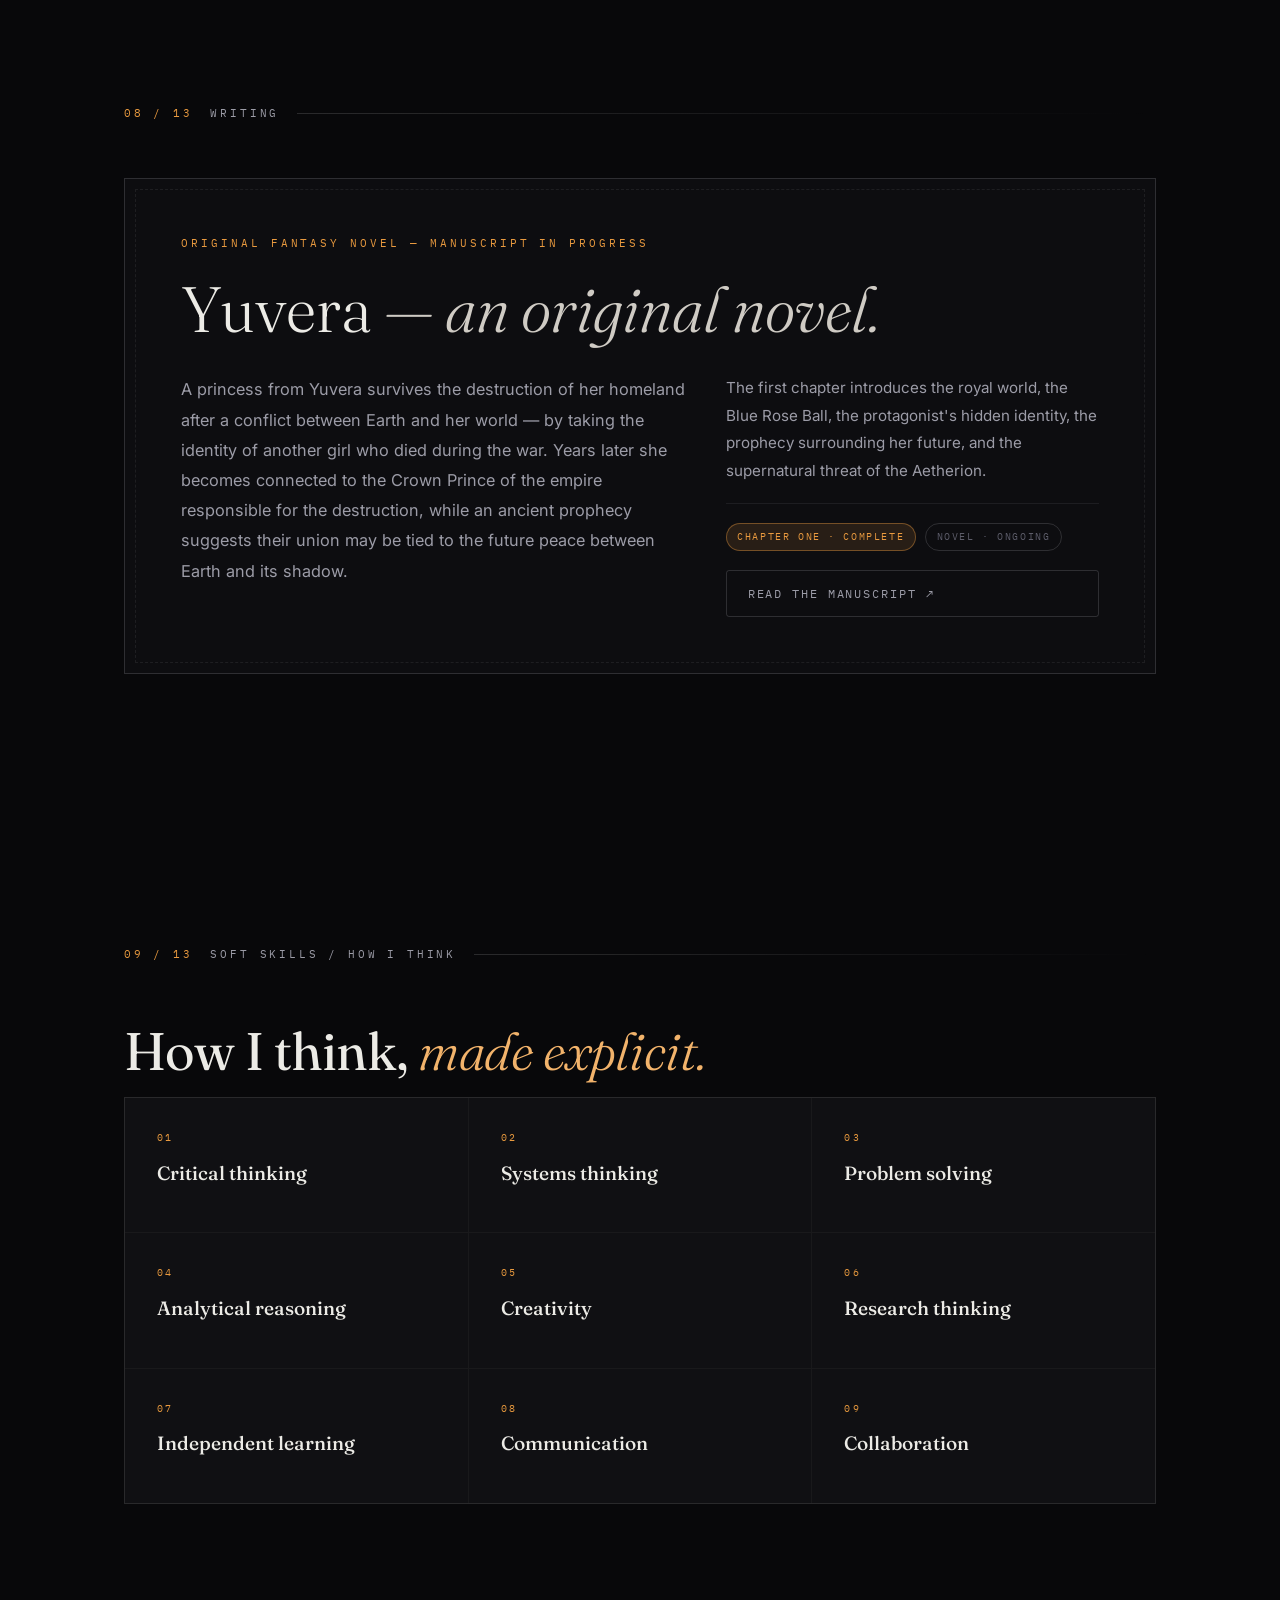
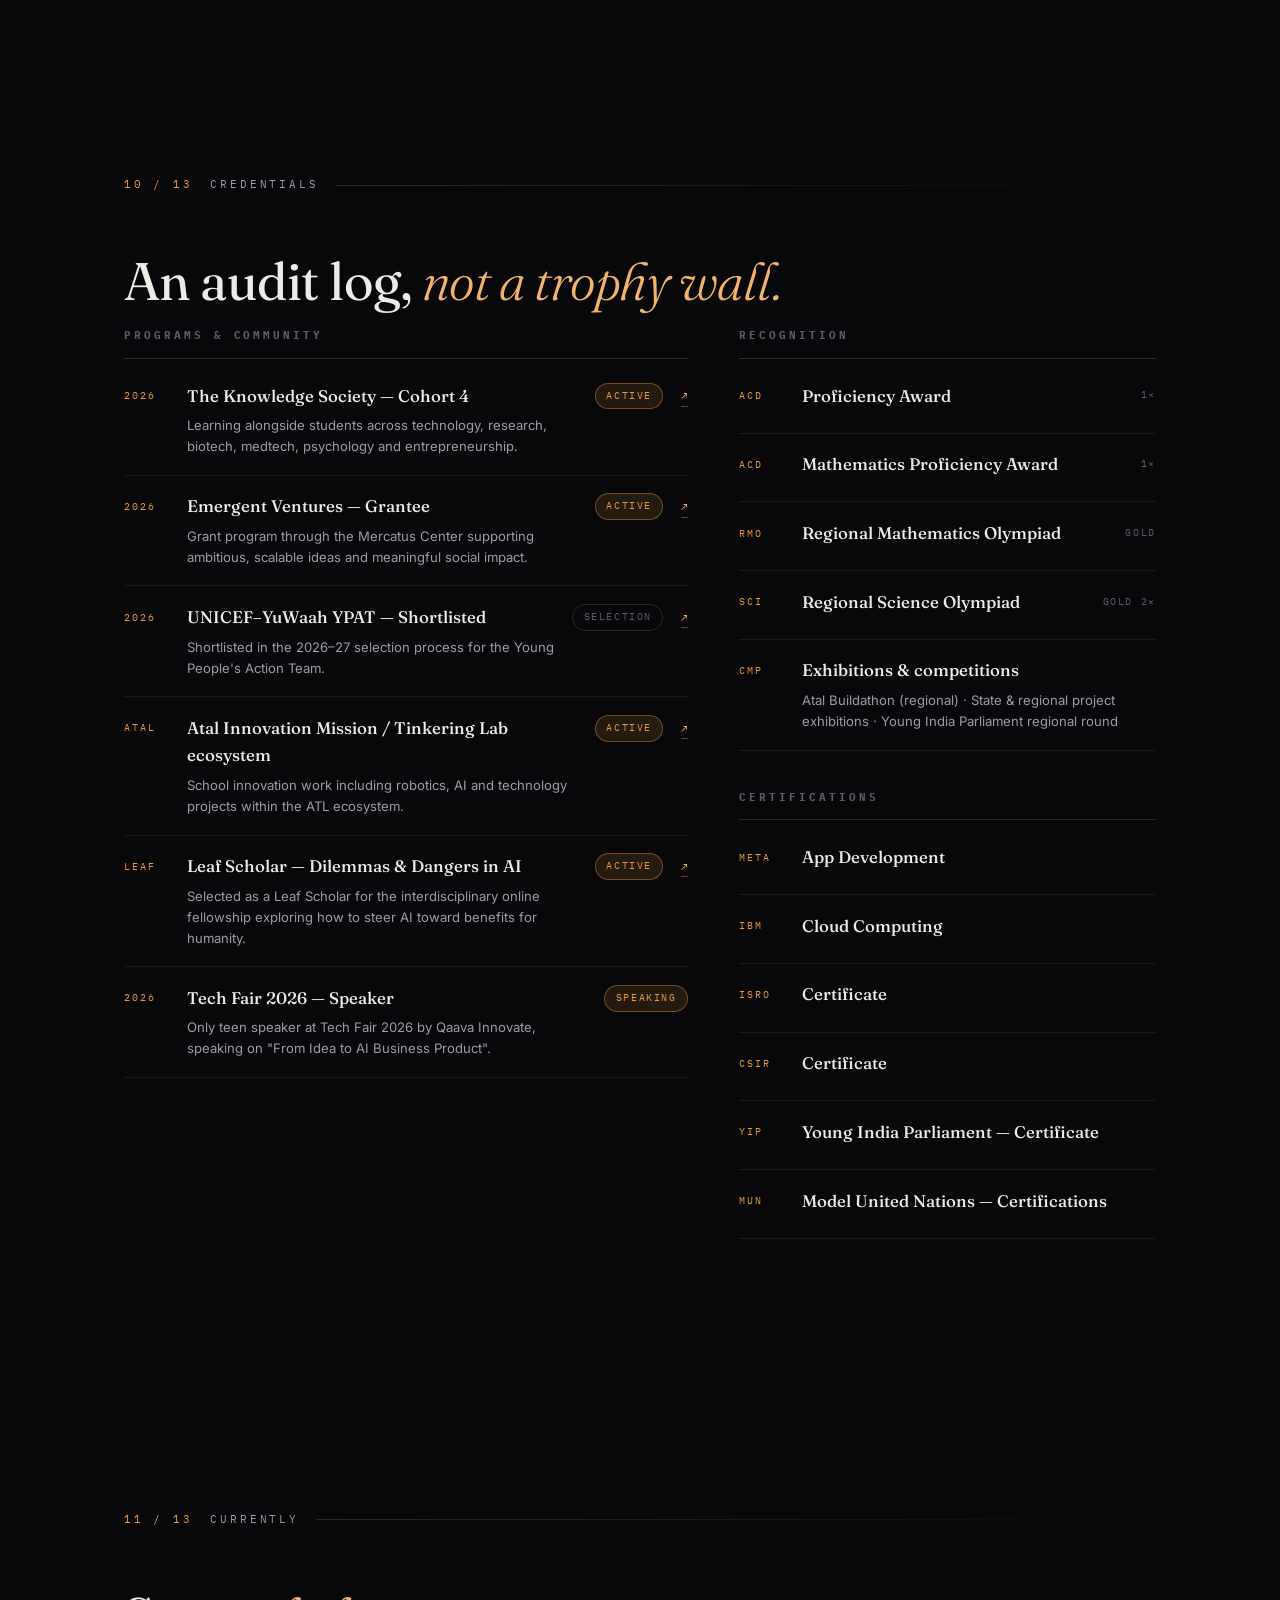
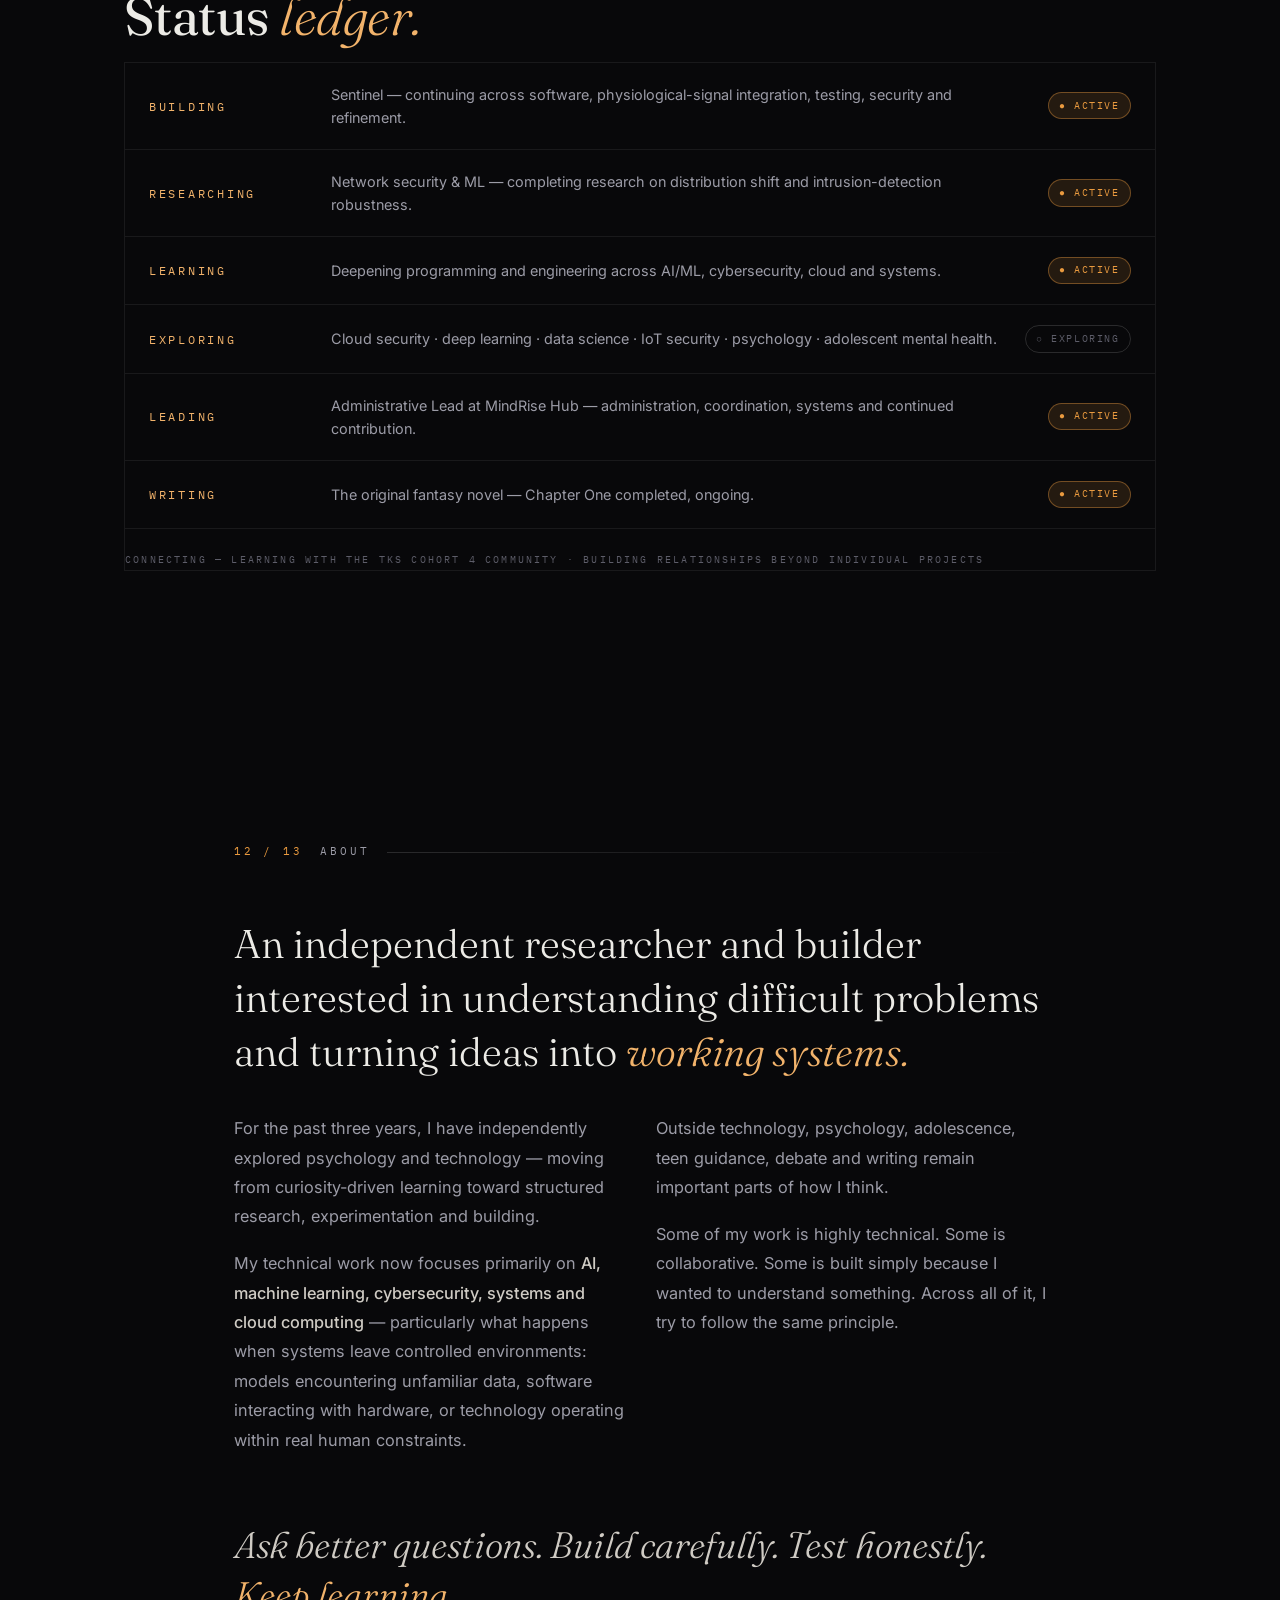
==== commit 893d844b: "Add Leaf Scholar (DDAI) + Tech Fair 2026 speaking, update Sentinel repo, 3 Teen Talks" ====
--- a/index.html
+++ b/index.html
@@ -53,7 +53,8 @@
     { "@type": "Organization", "name": "Atal Innovation Mission" }
   ],
   "affiliation": [
-    { "@type": "Organization", "name": "Emergent Ventures", "url": "https://www.mercatus.org/emergent-ventures" }
+    { "@type": "Organization", "name": "Emergent Ventures", "url": "https://www.mercatus.org/emergent-ventures" },
+    { "@type": "Organization", "name": "Leaf", "url": "https://leaf.courses/" }
   ],
   "worksFor": { "@type": "Organization", "name": "Sentinel" }
 }
@@ -61,7 +62,7 @@
 <link rel="preconnect" href="https://fonts.googleapis.com">
 <link rel="preconnect" href="https://fonts.gstatic.com" crossorigin>
 <link href="https://fonts.googleapis.com/css2?family=Fraunces:ital,opsz,wght@0,9..144,300;0,9..144,400;0,9..144,500;0,9..144,600;1,9..144,300;1,9..144,400&family=Inter:wght@400;500;600&family=IBM+Plex+Mono:wght@400;500;600&display=swap" rel="stylesheet">
-<link rel="stylesheet" href="css/styles.css?v=10">
+<link rel="stylesheet" href="css/styles.css?v=13">
 <link rel="icon" type="image/svg+xml" href="data:image/svg+xml,%3Csvg xmlns='http://www.w3.org/2000/svg' viewBox='0 0 32 32'%3E%3Ccircle cx='16' cy='16' r='9' fill='none' stroke='%23e99a3f' stroke-width='2'/%3E%3Ccircle cx='16' cy='16' r='3' fill='%23e99a3f'/%3E%3C/svg%3E">
 </head>
 <body>
@@ -263,7 +264,7 @@
 
       <div class="dl reveal">
         <div><span class="dl__k mono">GOAL</span><span class="dl__v">Not to replace mental-health professionals — to explore how technology can support better-informed human decision-making.</span></div>
-        <div><span class="dl__k mono">REPOSITORY</span><span class="dl__v"><a class="link" href="https://github.com/dhansikarcs-cs/Sentinel_V_1_" target="_blank" rel="noopener noreferrer">Sentinel_V_1_ ↗</a></span></div>
+        <div><span class="dl__k mono">REPOSITORY</span><span class="dl__v"><a class="link" href="https://github.com/dhansikarcs-cs/sentinel-mental-health" target="_blank" rel="noopener noreferrer">sentinel-mental-health ↗</a></span></div>
       </div>
 
       <div class="arch reveal">
@@ -662,7 +663,7 @@
             <li><span>MINDRISE</span><span>Administrative Lead</span></li>
             <li><span>MINDRISE</span><span>ex. Administrative Lead · Organising Lead</span></li>
             <li><span>SYSTEM BUILDING</span><span>Structured hub work system</span></li>
-            <li><span>TEEN TALKS</span><span>Primary speaker · 2 talks</span></li>
+            <li><span>TEEN TALKS</span><span>Primary speaker · 3 talks</span></li>
             <li><span>PARENTAL TALK</span><span>Primary speaker · 1 talk</span></li>
             <li><span>YOUTH ISSUES</span><span>Communication &amp; events</span></li>
           </ul>
@@ -712,6 +713,8 @@
             <li><span>MUN CLUB</span><span>Vice President</span></li>
             <li><span>INNOVEX</span><span>Organising team · robotics programme</span></li>
             <li><span>SPEAKING</span><span>Talks · debates · MUN</span></li>
+            <li><span>TECH FAIR 2026</span><span>Only teen speaker · Qaava Innovate</span></li>
+            <li><span>TALK TOPIC</span><span>From Idea to AI Business Product</span></li>
             <li><span>PROJECTS</span><span>Team leadership where applicable</span></li>
           </ul>
         </article>
@@ -829,6 +832,8 @@
           <div class="audit__row"><span class="audit__year mono">2026</span><div class="audit__body"><h4 class="serif">Emergent Ventures — Grantee</h4><p>Grant program through the Mercatus Center supporting ambitious, scalable ideas and meaningful social impact.</p></div><span class="chip chip--ok mono">ACTIVE</span><a class="link mono" href="https://www.mercatus.org/emergent-ventures" target="_blank" rel="noopener noreferrer">↗</a></div>
           <div class="audit__row"><span class="audit__year mono">2026</span><div class="audit__body"><h4 class="serif">UNICEF–YuWaah YPAT — Shortlisted</h4><p>Shortlisted in the 2026–27 selection process for the Young People's Action Team.</p></div><span class="chip chip--dim mono">SELECTION</span><a class="link mono" href="https://www.unicef.org/india/yuwaah" target="_blank" rel="noopener noreferrer">↗</a></div>
           <div class="audit__row"><span class="audit__year mono">ATAL</span><div class="audit__body"><h4 class="serif">Atal Innovation Mission / Tinkering Lab ecosystem</h4><p>School innovation work including robotics, AI and technology projects within the ATL ecosystem.</p></div><span class="chip chip--ok mono">ACTIVE</span><a class="link mono" href="https://www.aim.gov.in/" target="_blank" rel="noopener noreferrer">↗</a></div>
+          <div class="audit__row"><span class="audit__year mono">LEAF</span><div class="audit__body"><h4 class="serif">Leaf Scholar — Dilemmas &amp; Dangers in AI</h4><p>Selected as a Leaf Scholar for the interdisciplinary online fellowship exploring how to steer AI toward benefits for humanity.</p></div><span class="chip chip--ok mono">ACTIVE</span><a class="link mono" href="https://leaf.courses/dilemmas-and-dangers-in-ai" target="_blank" rel="noopener noreferrer">↗</a></div>
+          <div class="audit__row"><span class="audit__year mono">2026</span><div class="audit__body"><h4 class="serif">Tech Fair 2026 — Speaker</h4><p>Only teen speaker at Tech Fair 2026 by Qaava Innovate, speaking on "From Idea to AI Business Product".</p></div><span class="chip chip--ok mono">SPEAKING</span></div>
         </div>
         <div class="audit__col">
           <h3 class="audit__head mono">RECOGNITION</h3>
@@ -942,7 +947,7 @@
   <button class="worlds__btn mono" data-jump="connect">10 CONNECT</button>
 </nav>
 
-<script src="js/main.js?v=10"></script>
-  <script src="js/universe.js?v=10"></script>
+<script src="js/main.js?v=13"></script>
+  <script src="js/universe.js?v=13"></script>
 </body>
 </html>
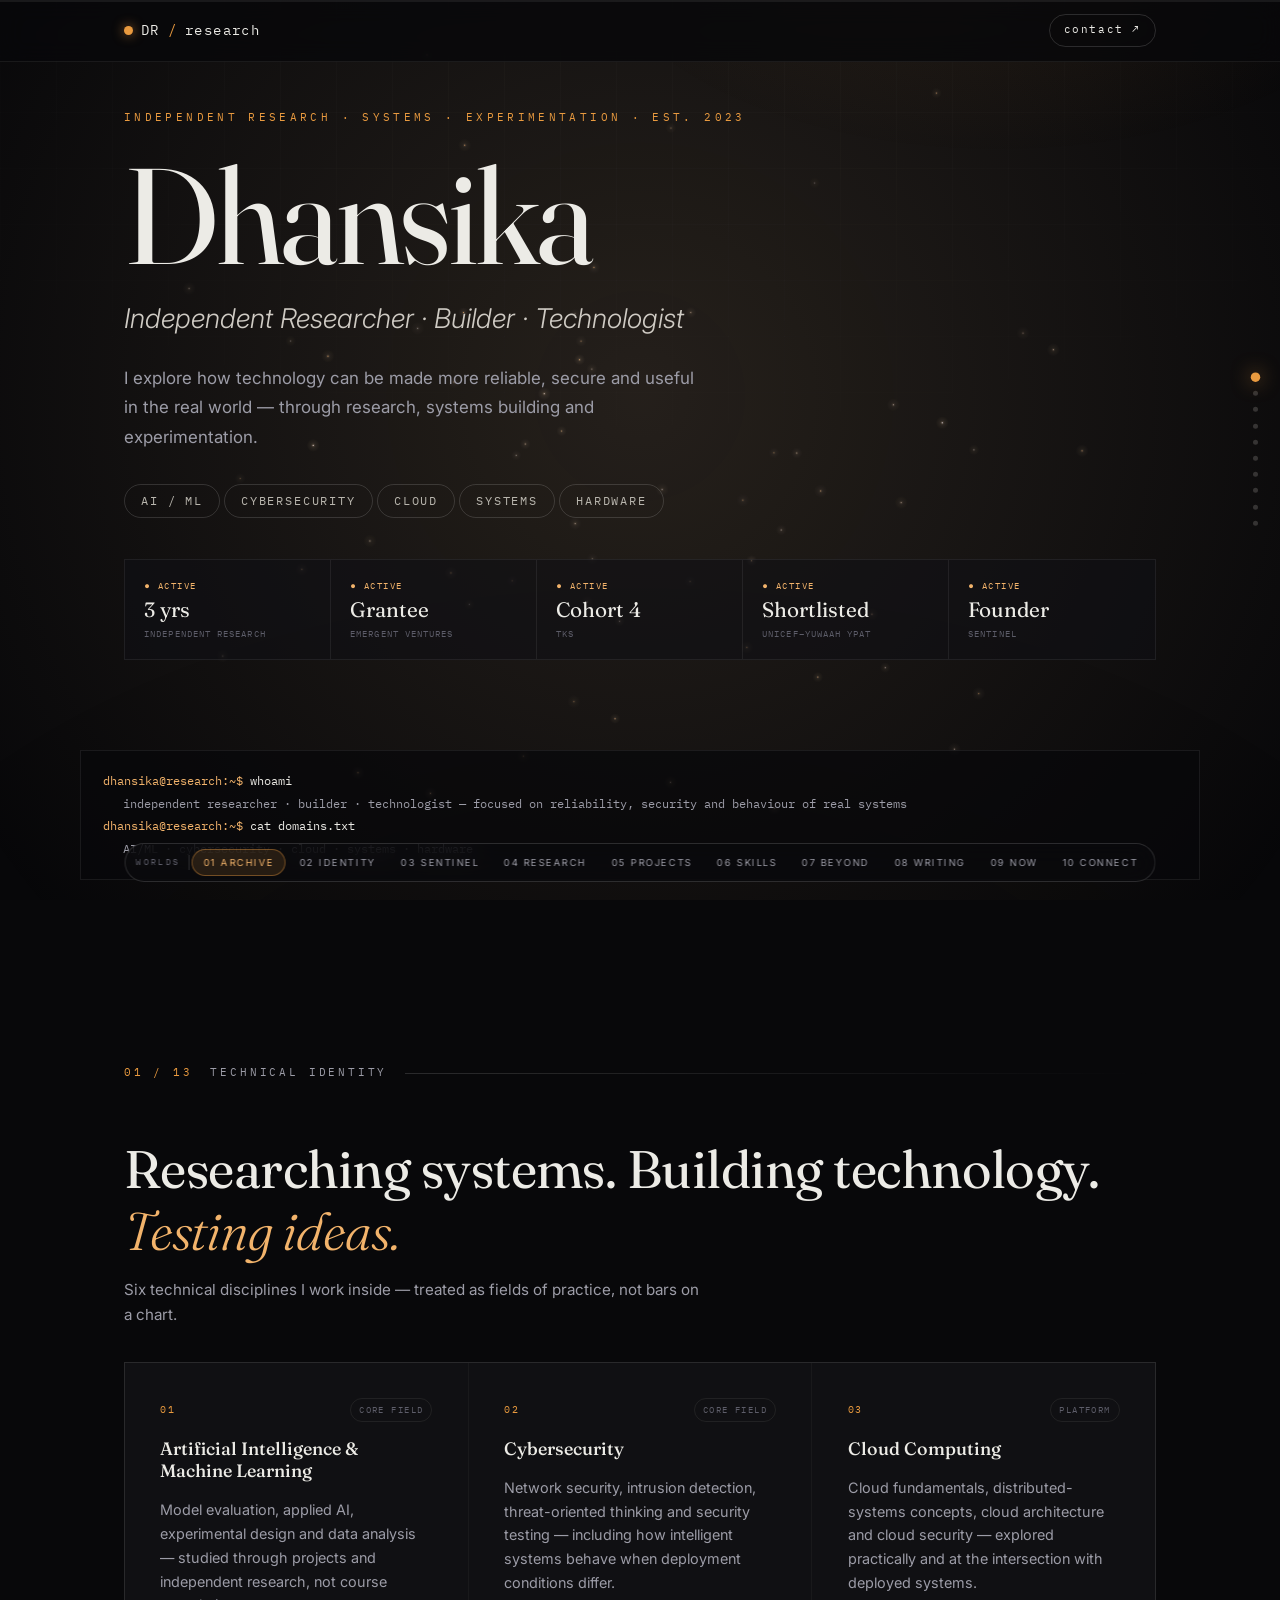
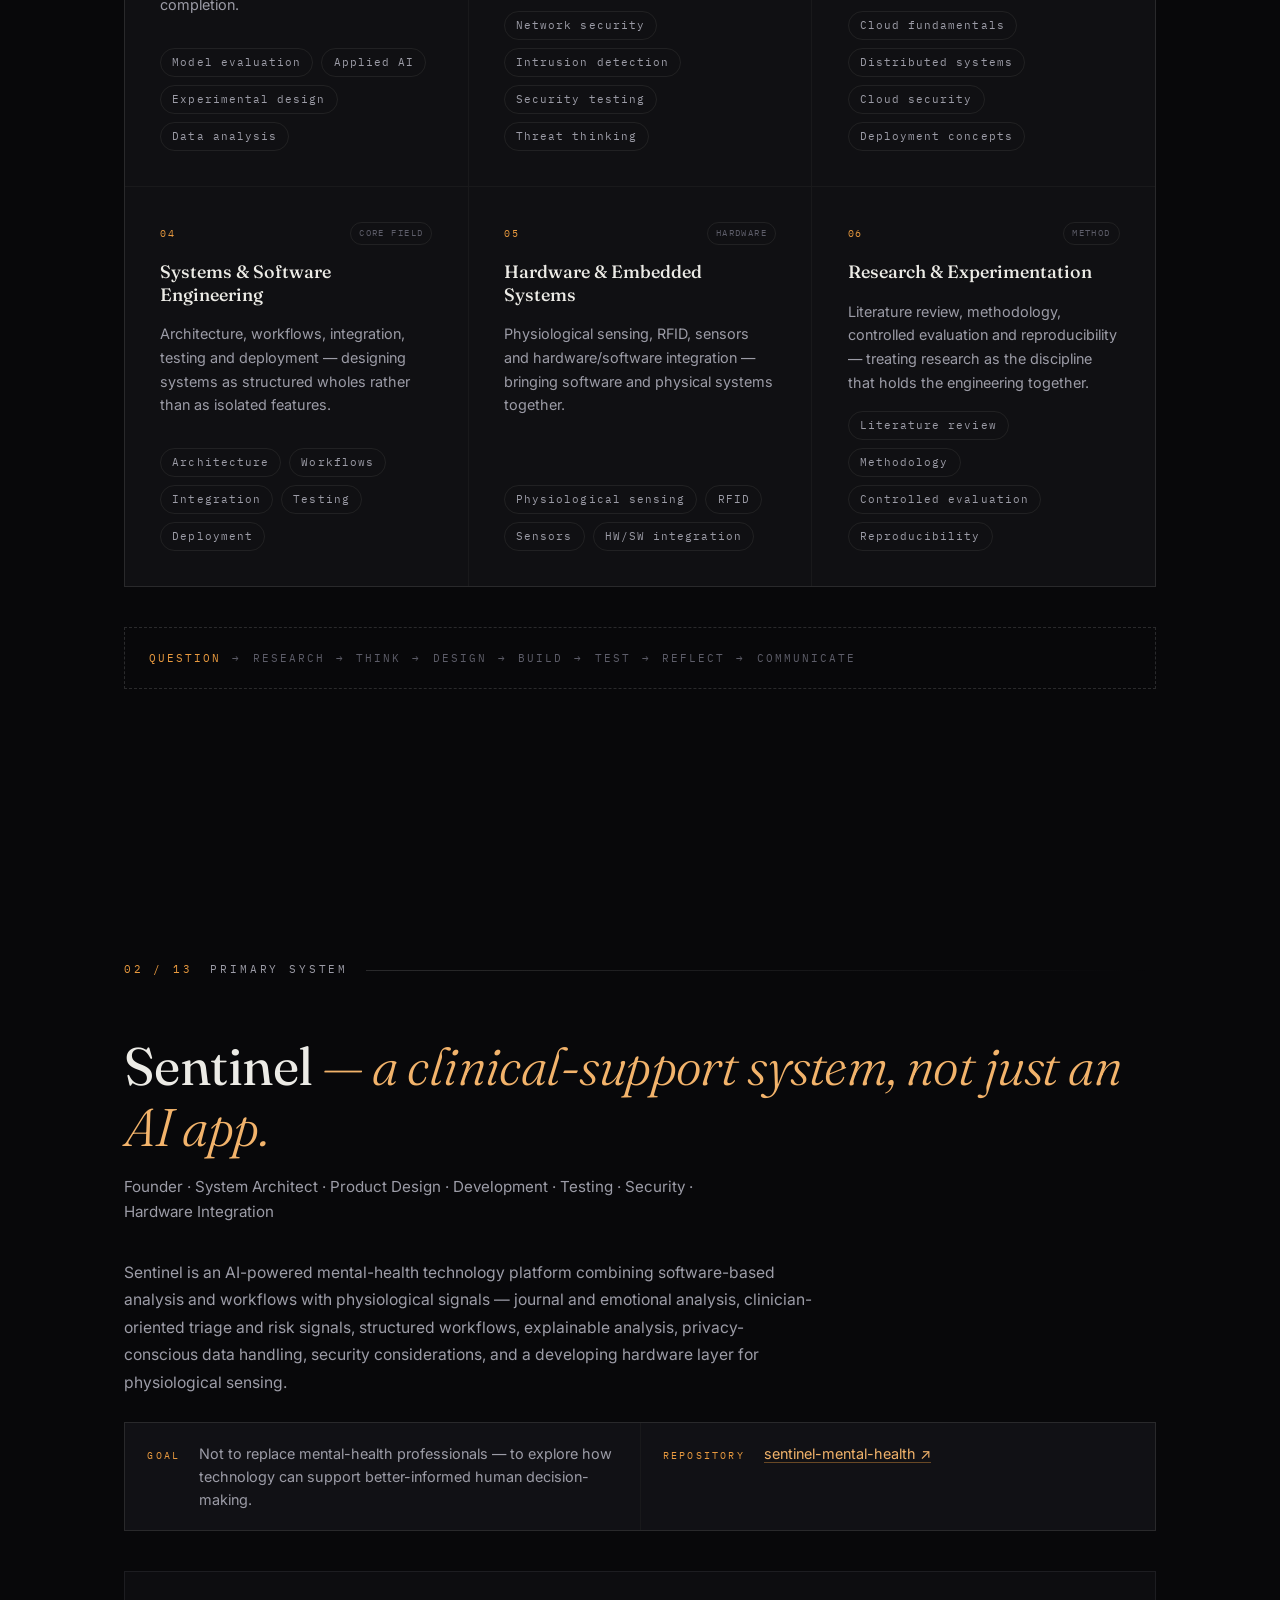
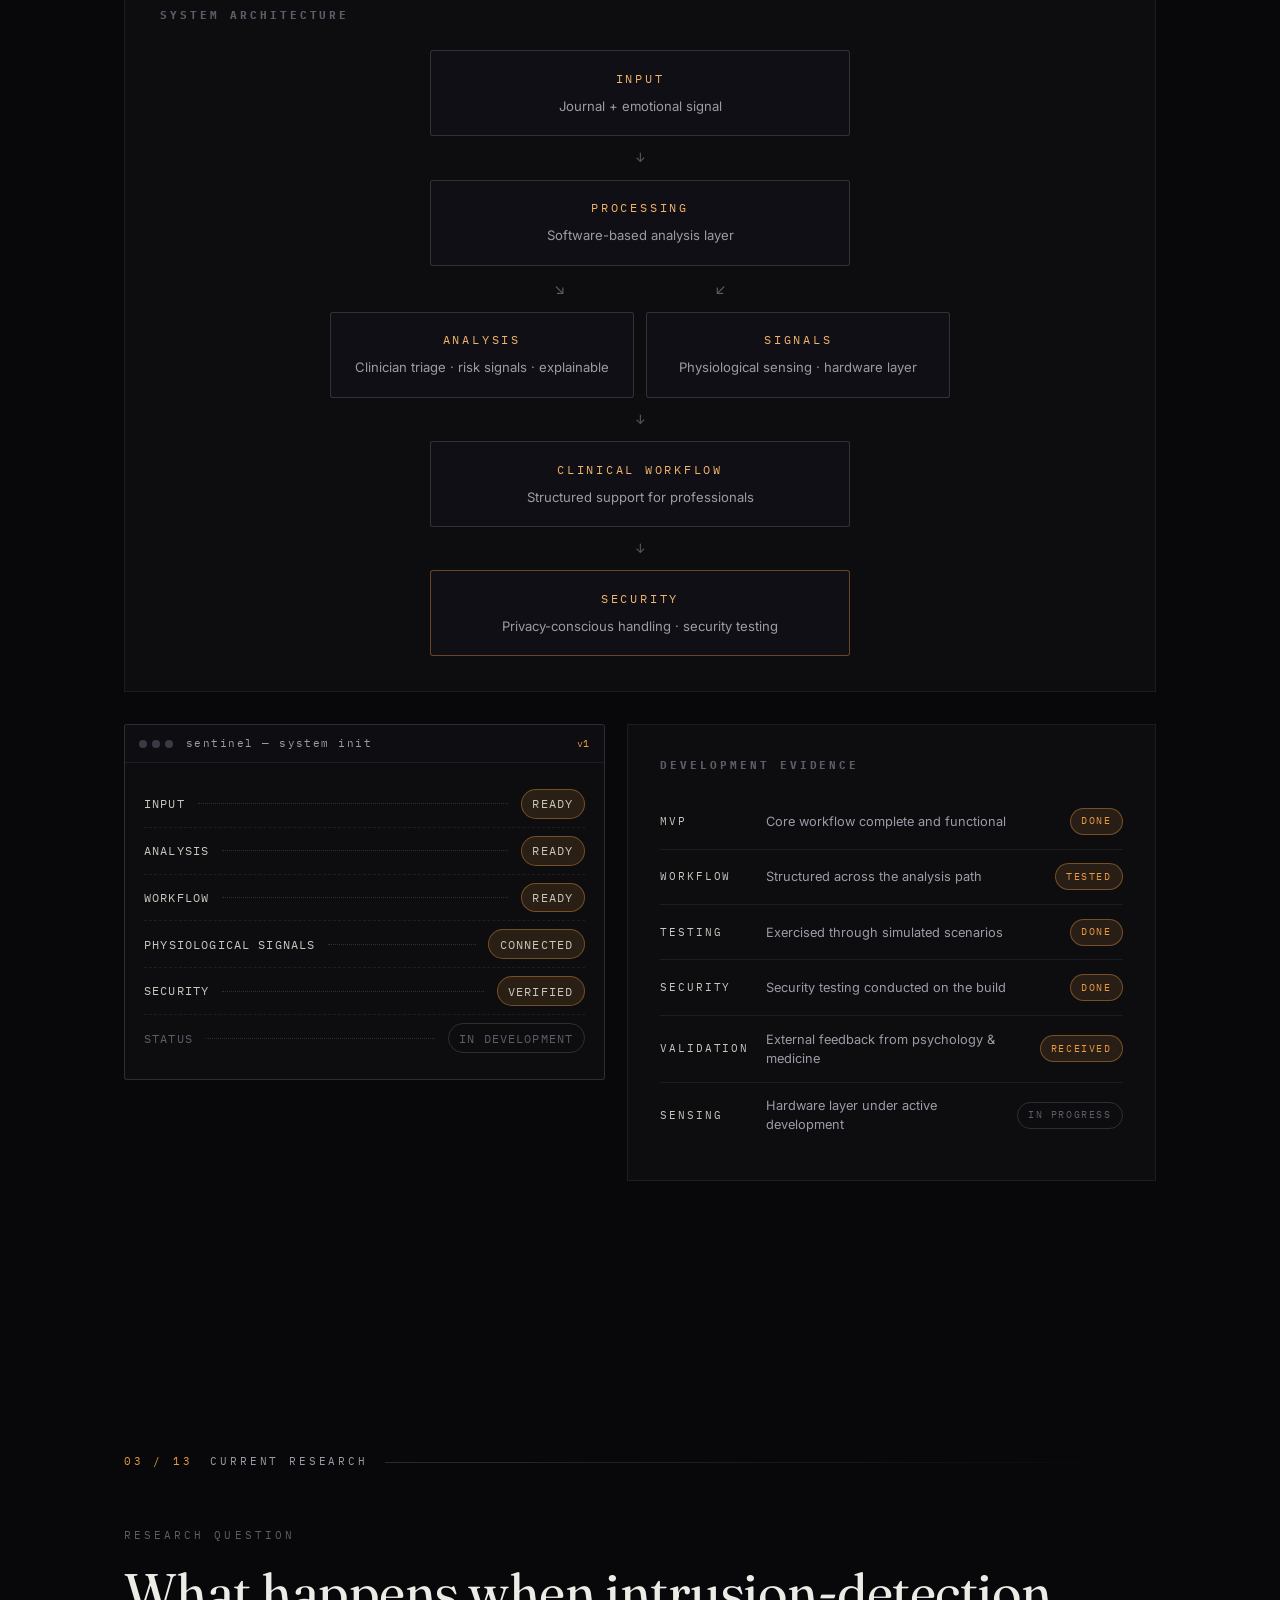
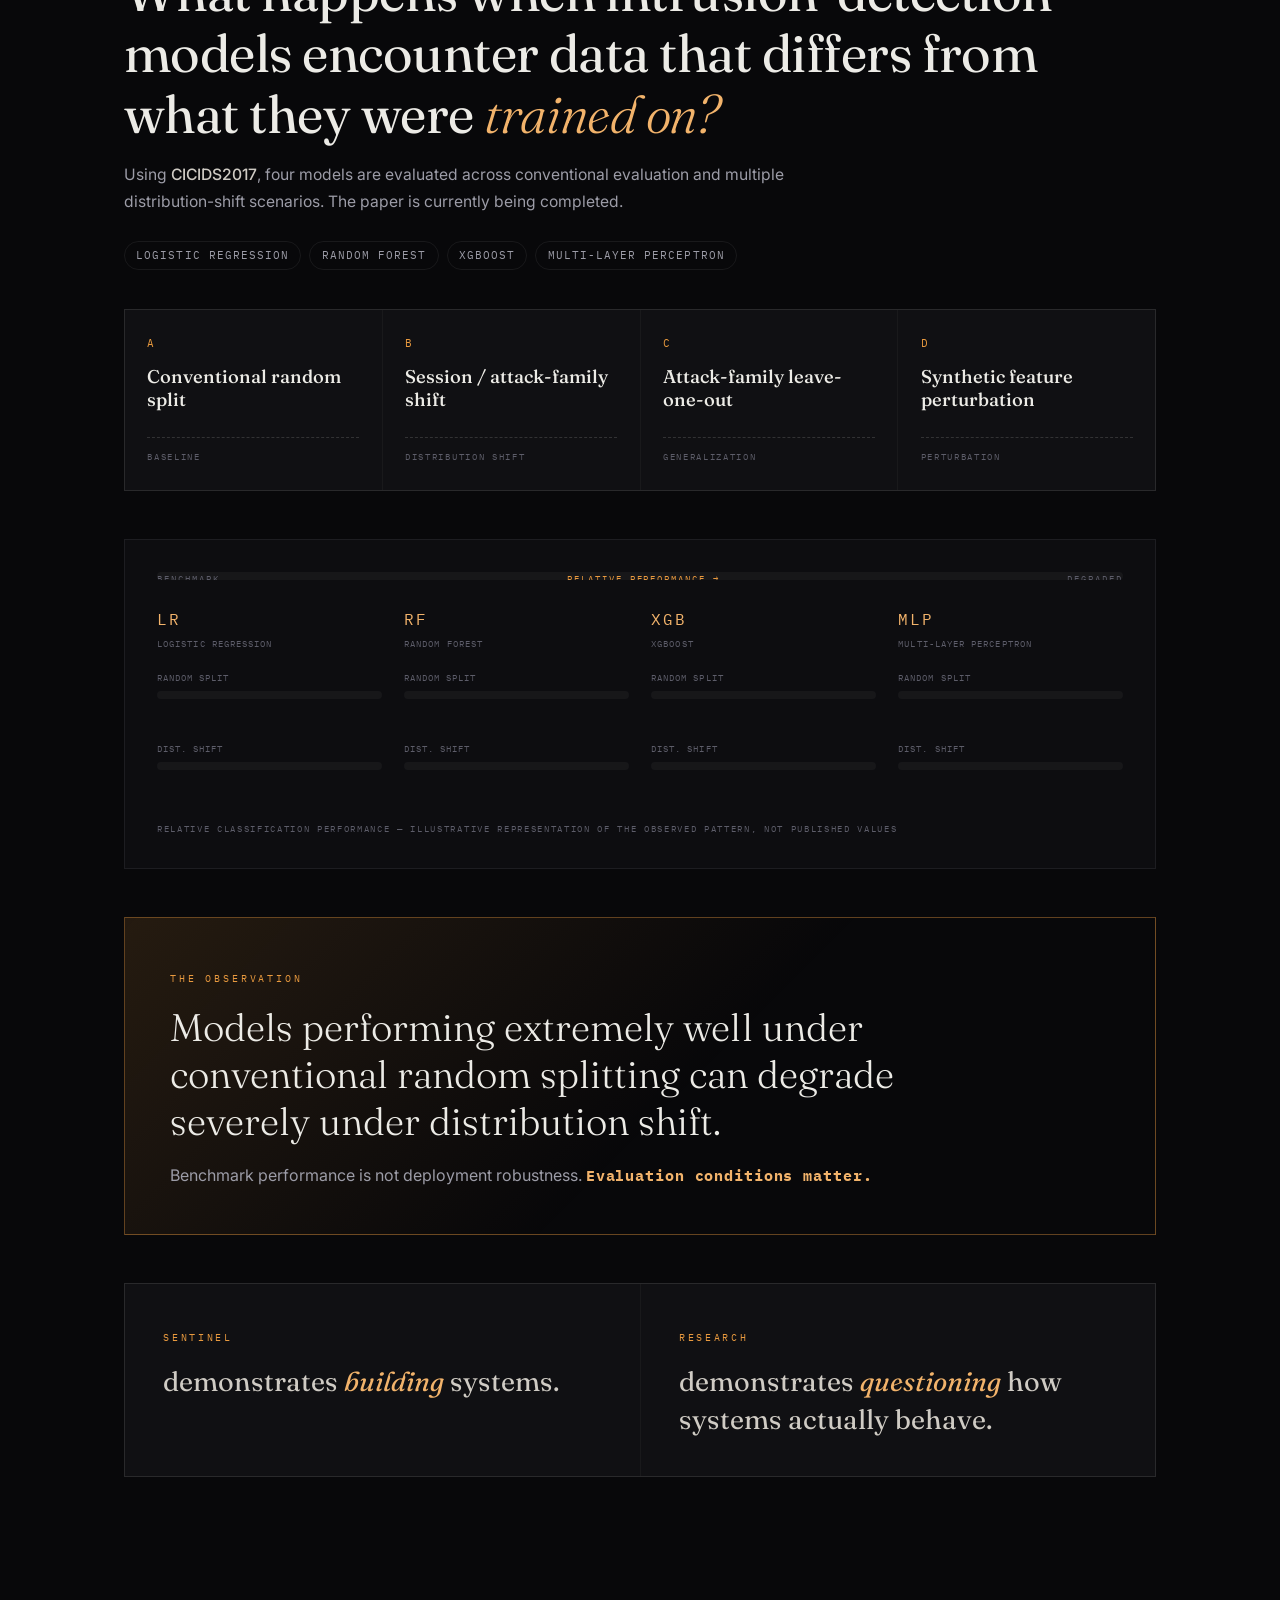
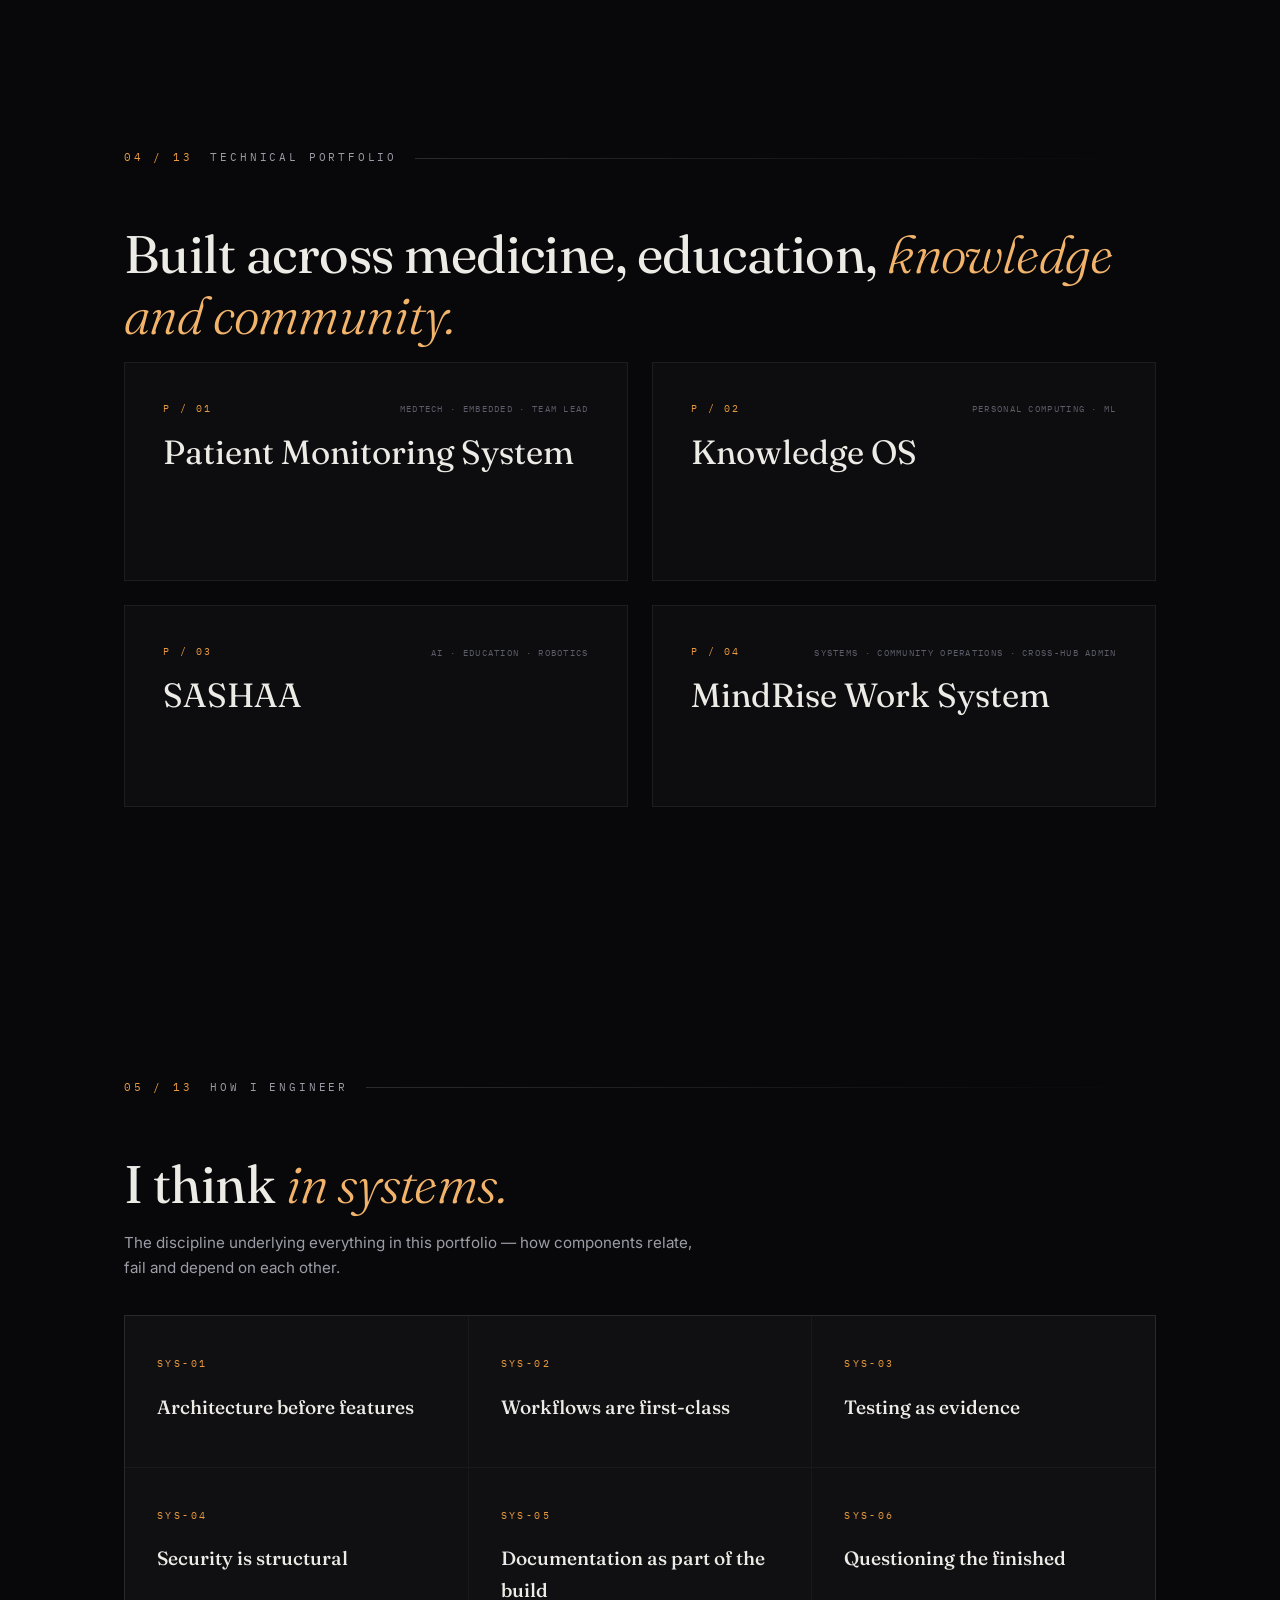
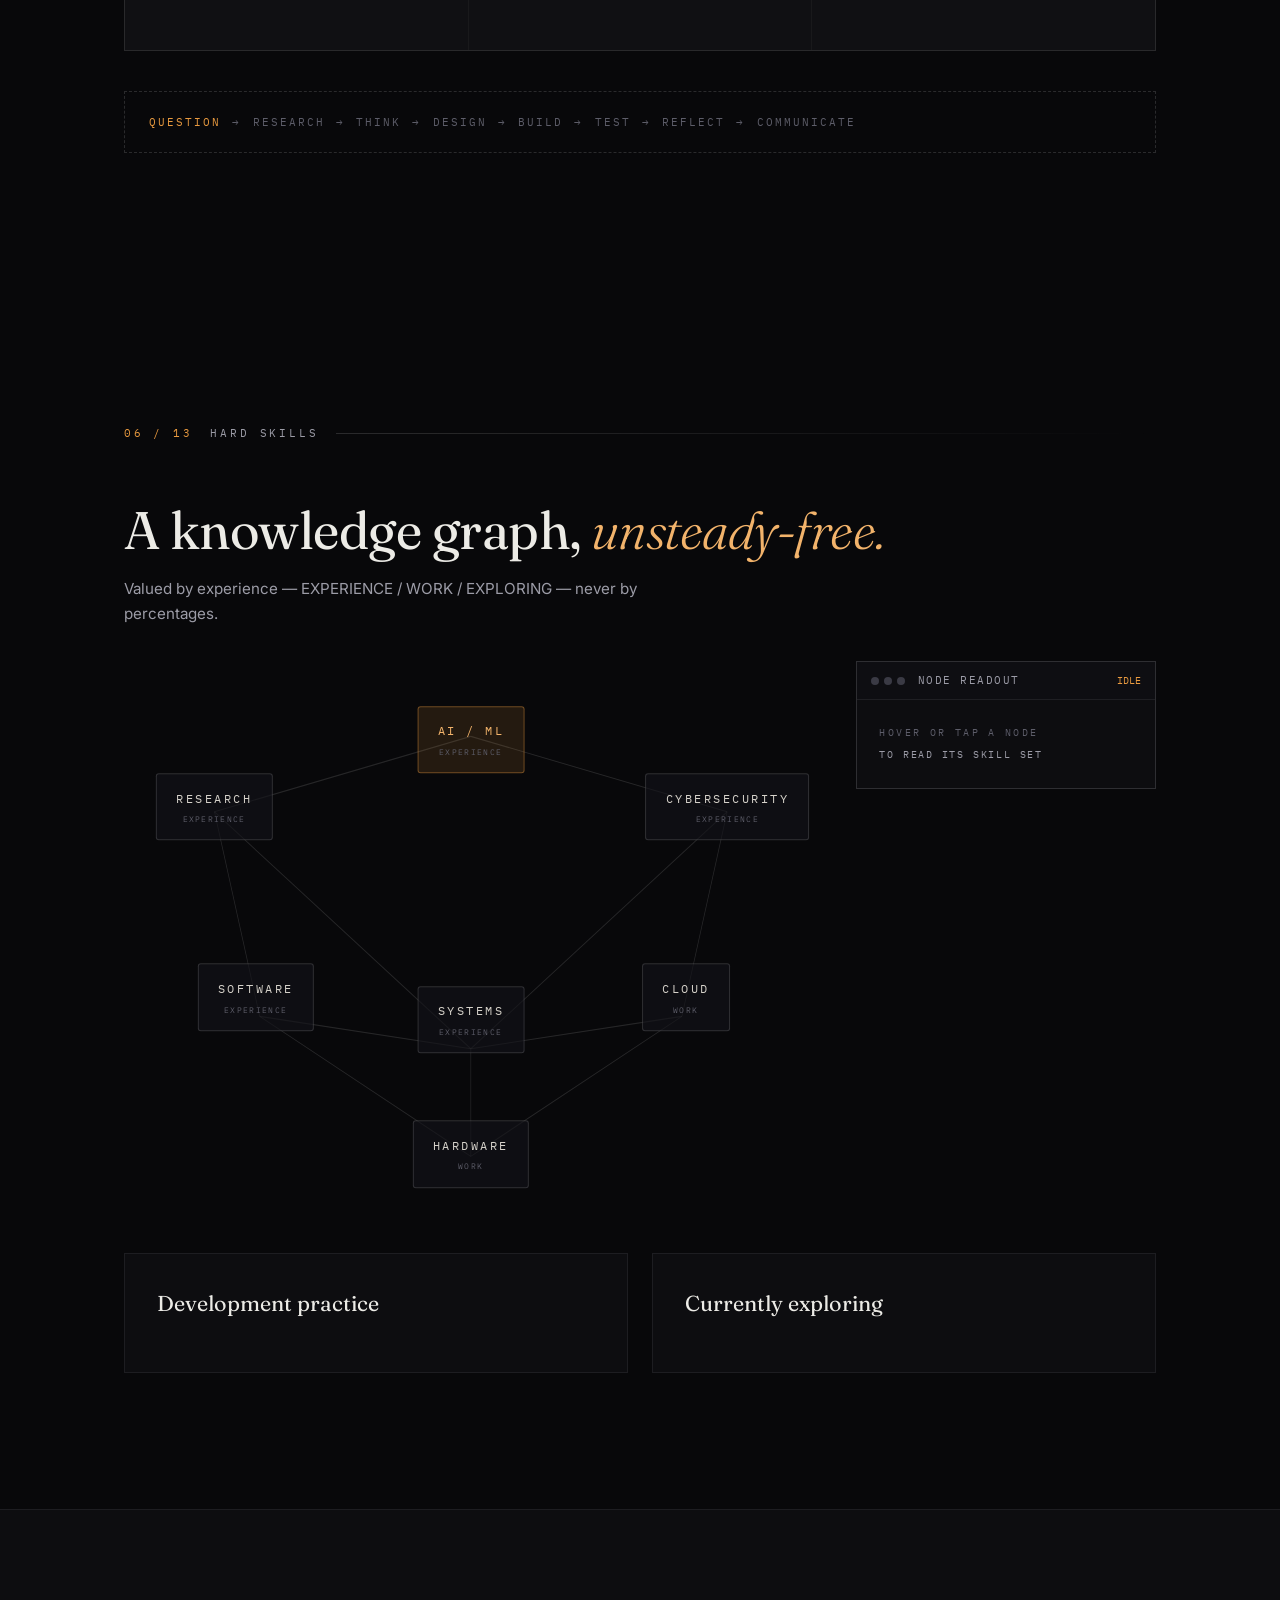
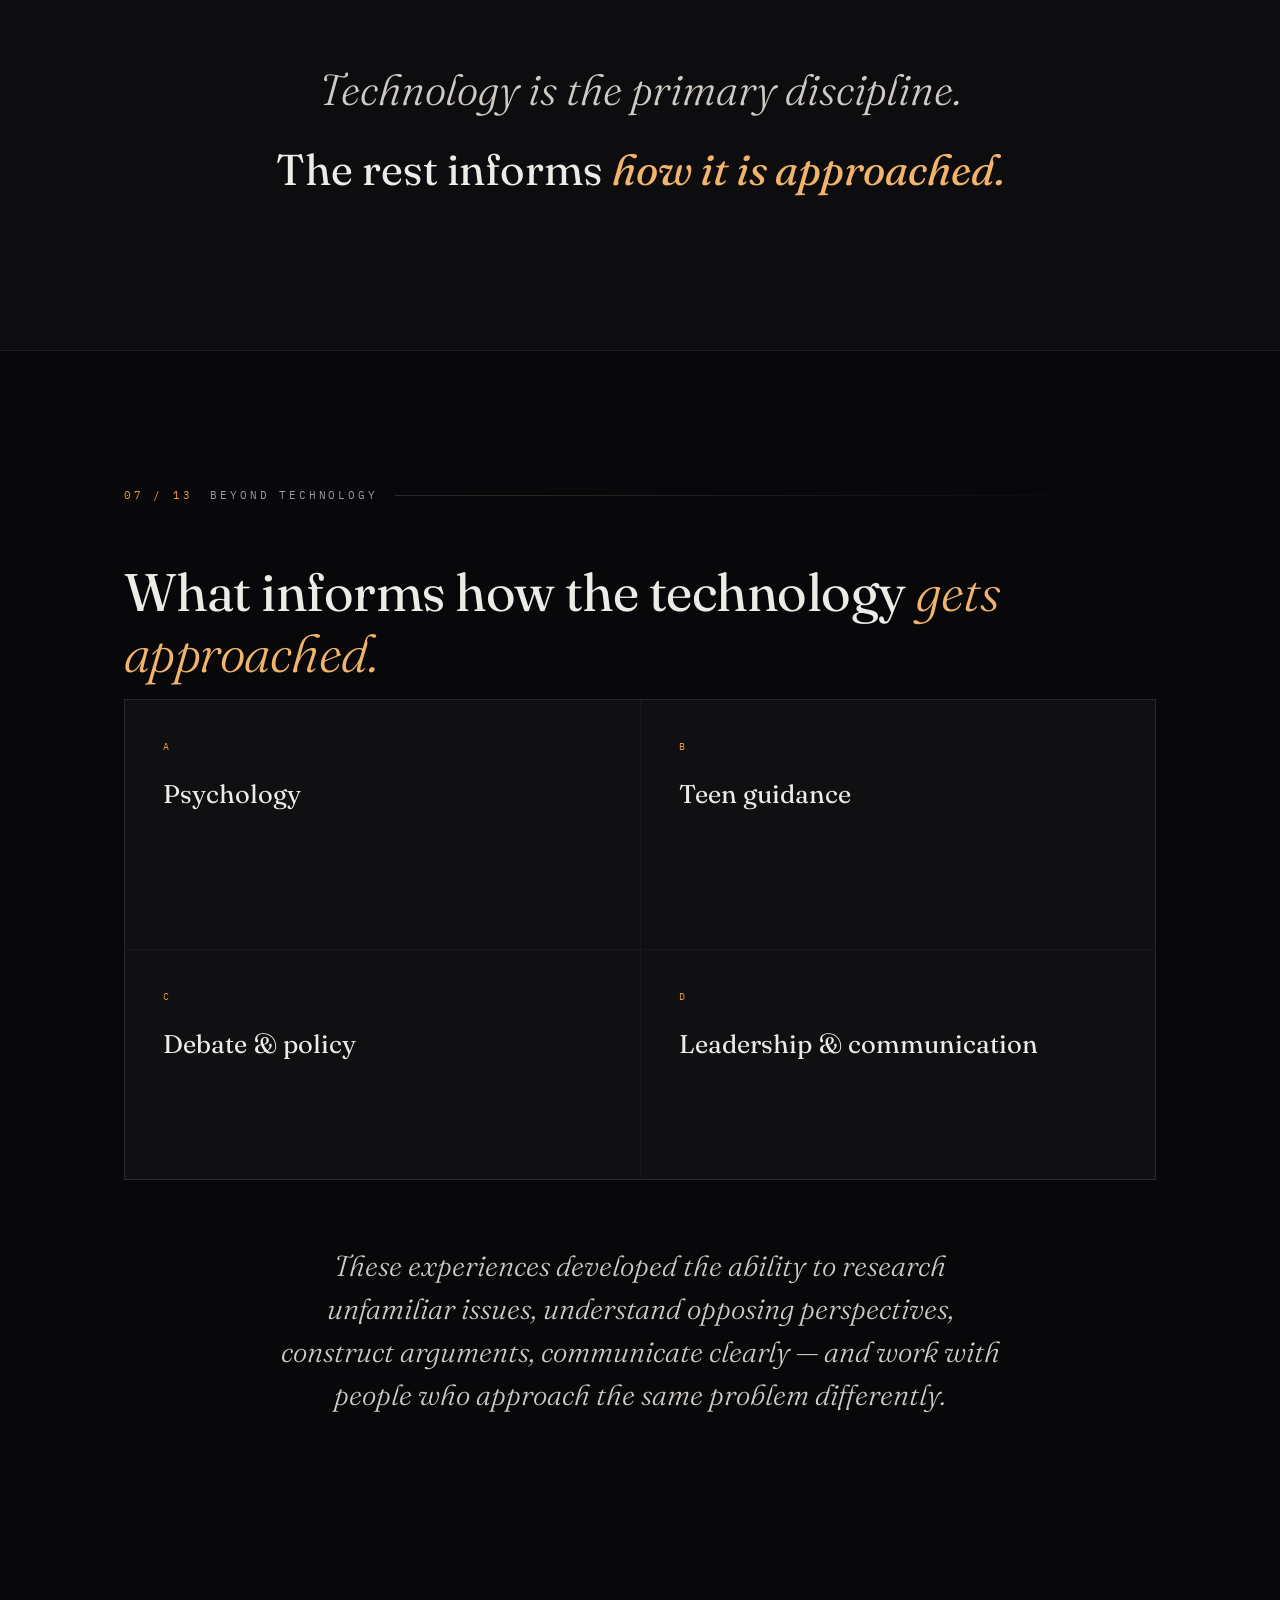
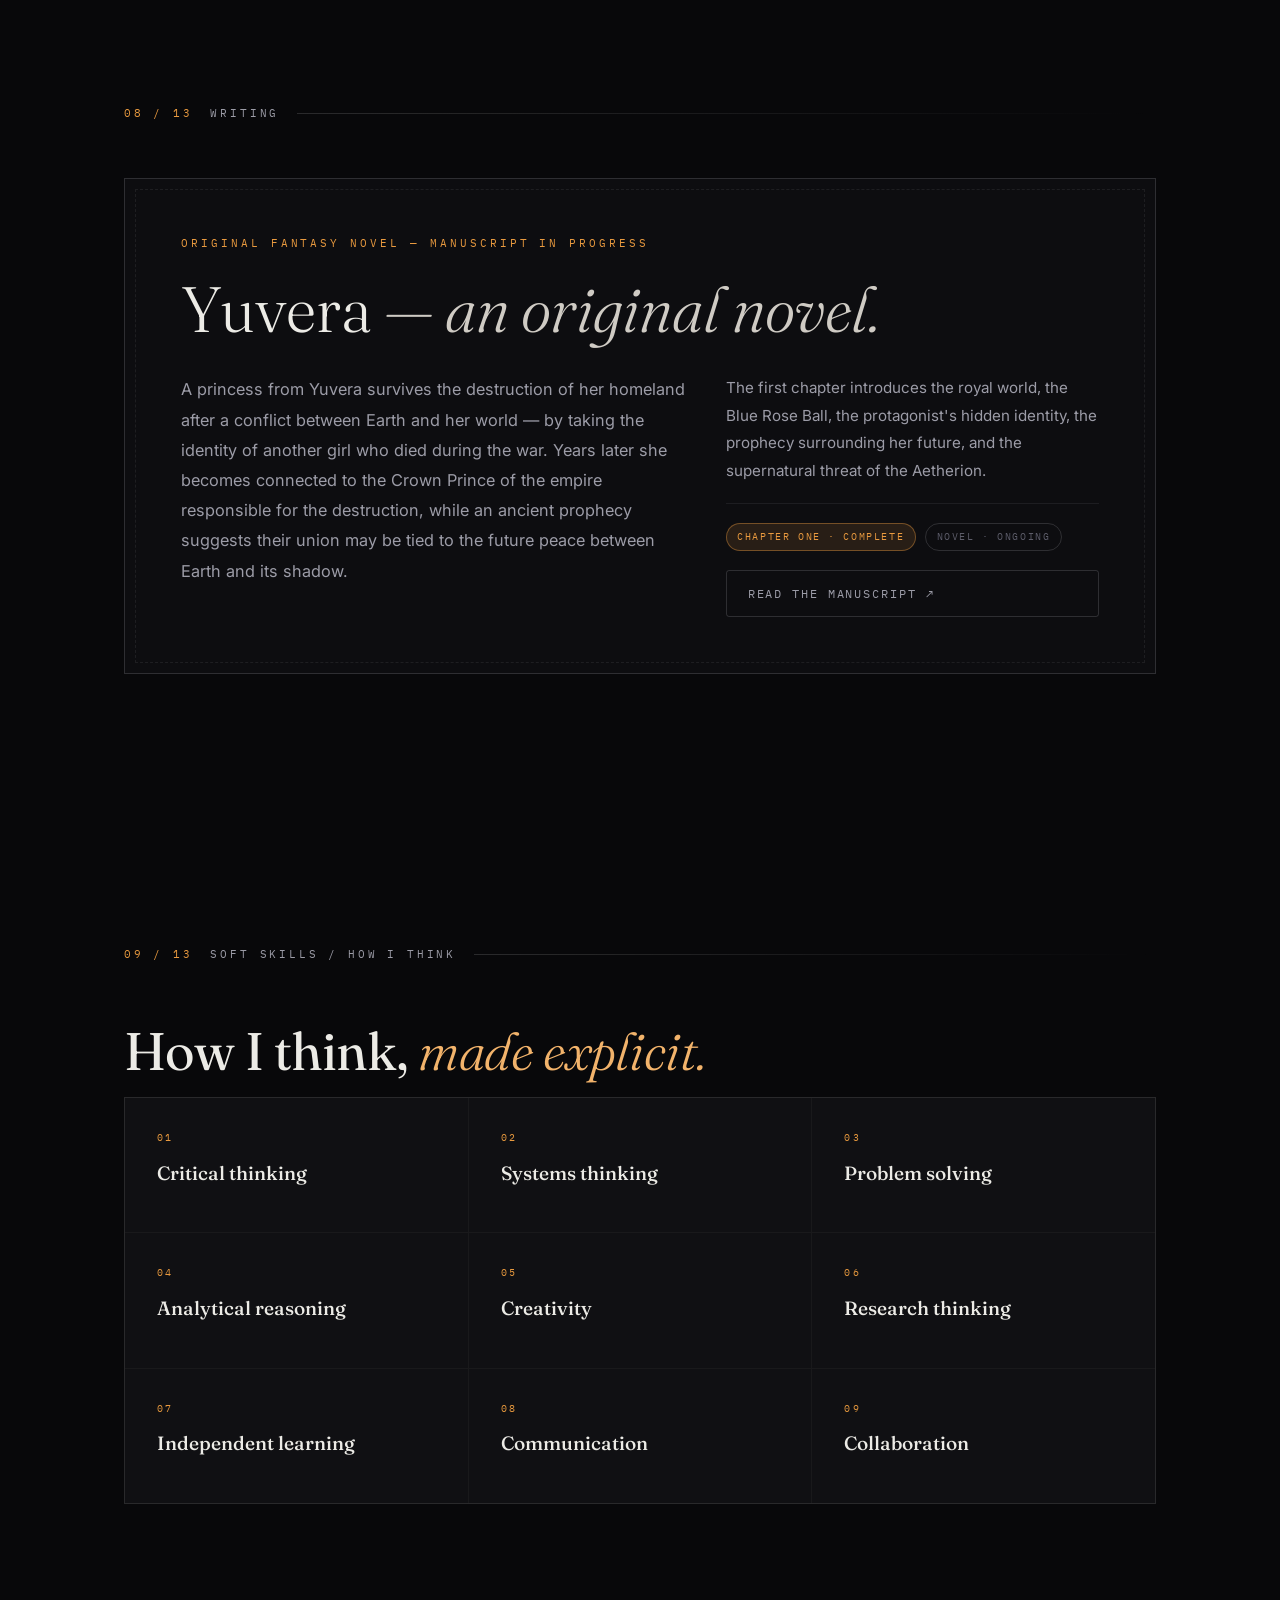
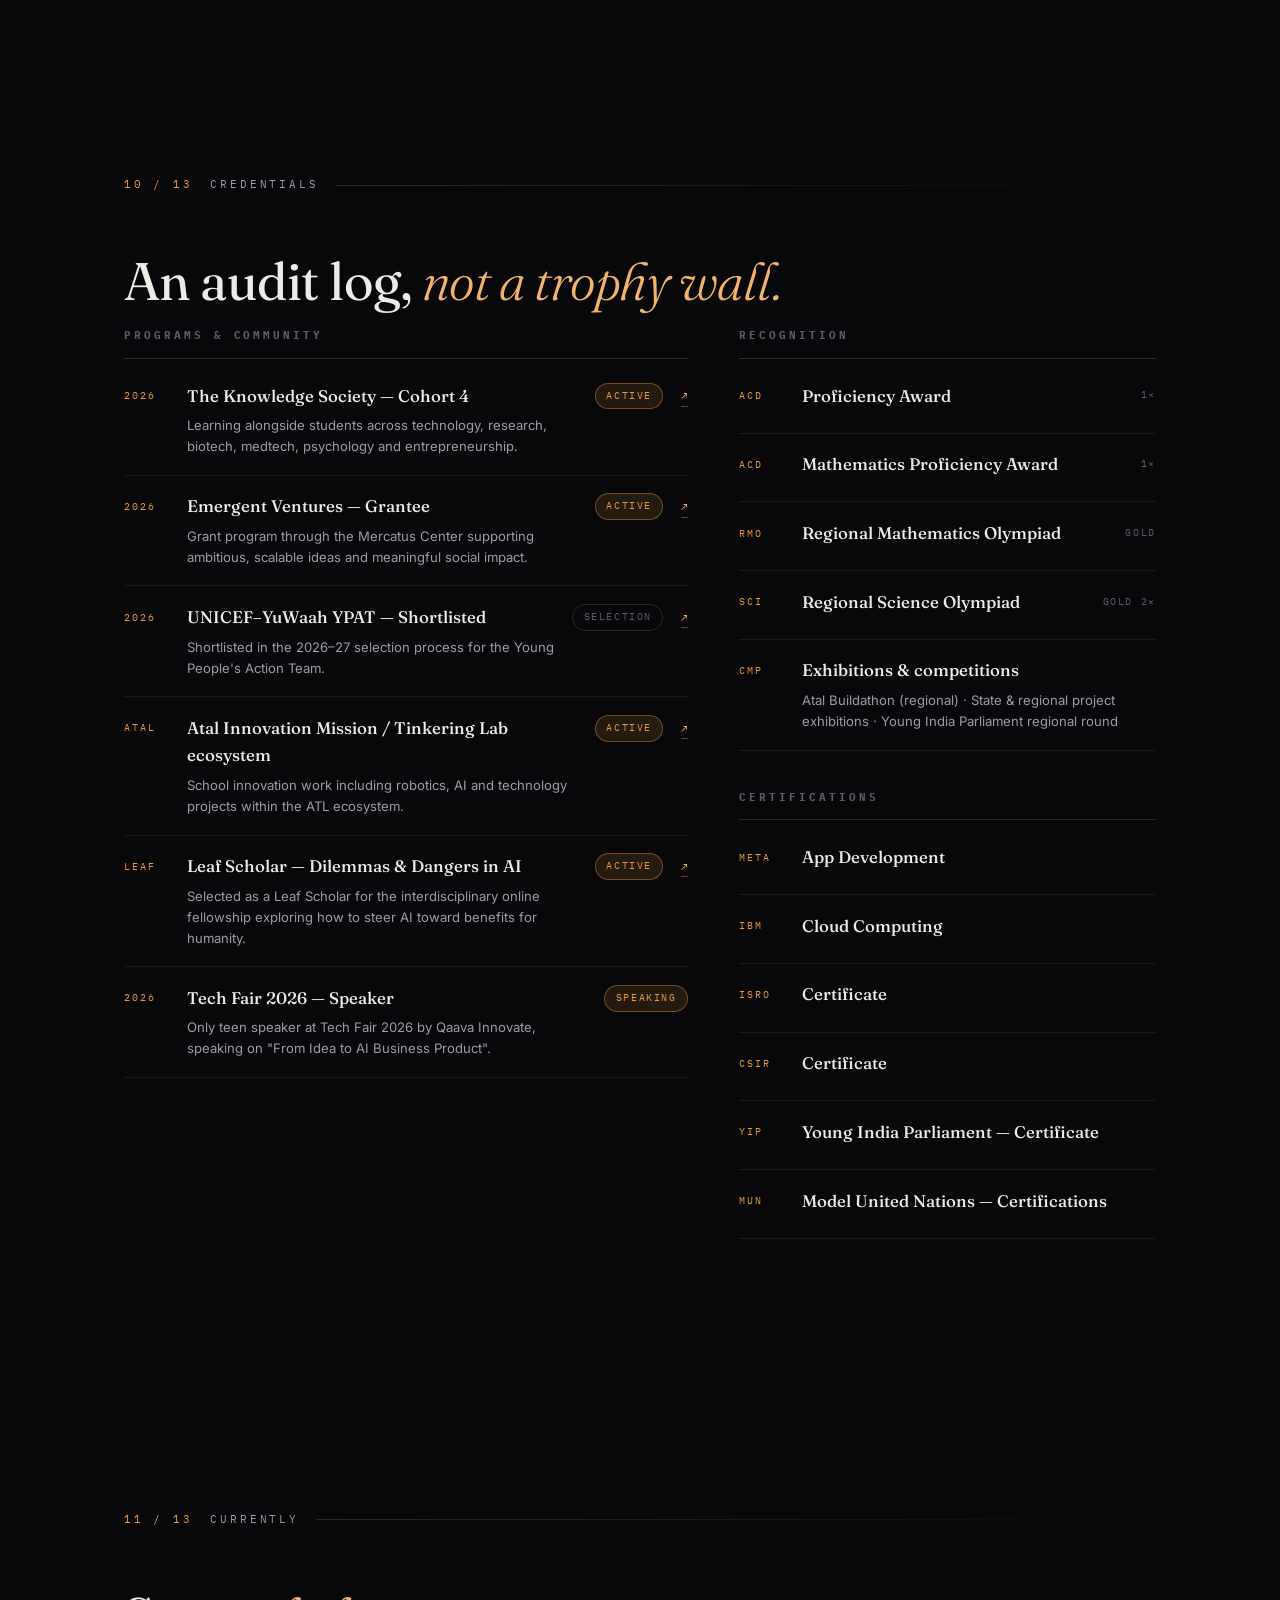
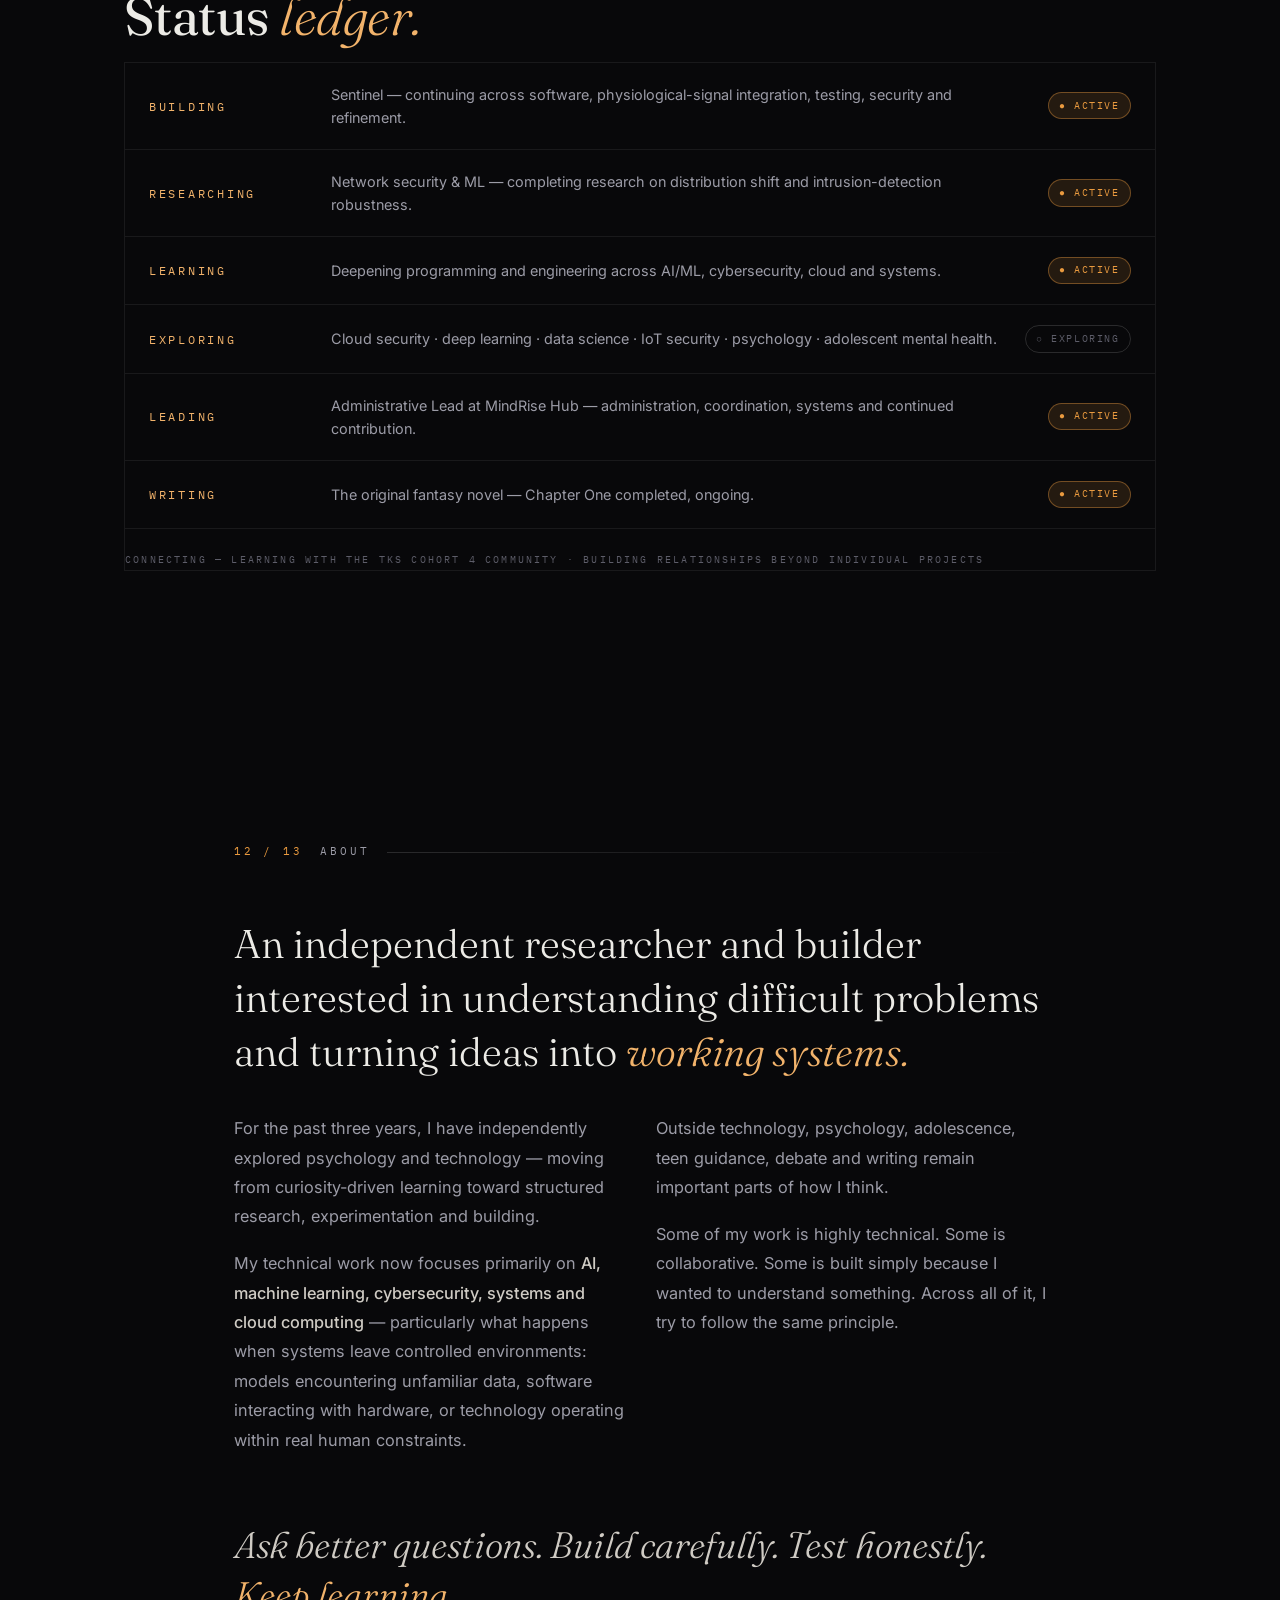
==== commit 1997bb5d: "Add Medium link to Connect section" ====
--- a/index.html
+++ b/index.html
@@ -62,7 +62,7 @@
 <link rel="preconnect" href="https://fonts.googleapis.com">
 <link rel="preconnect" href="https://fonts.gstatic.com" crossorigin>
 <link href="https://fonts.googleapis.com/css2?family=Fraunces:ital,opsz,wght@0,9..144,300;0,9..144,400;0,9..144,500;0,9..144,600;1,9..144,300;1,9..144,400&family=Inter:wght@400;500;600&family=IBM+Plex+Mono:wght@400;500;600&display=swap" rel="stylesheet">
-<link rel="stylesheet" href="css/styles.css?v=13">
+<link rel="stylesheet" href="css/styles.css?v=14">
 <link rel="icon" type="image/svg+xml" href="data:image/svg+xml,%3Csvg xmlns='http://www.w3.org/2000/svg' viewBox='0 0 32 32'%3E%3Ccircle cx='16' cy='16' r='9' fill='none' stroke='%23e99a3f' stroke-width='2'/%3E%3Ccircle cx='16' cy='16' r='3' fill='%23e99a3f'/%3E%3C/svg%3E">
 </head>
 <body>
@@ -922,6 +922,7 @@
         <a class="connect__link mono reveal" href="https://github.com/dhansikarcs-cs" target="_blank" rel="noopener noreferrer">GitHub <span aria-hidden="true">↗</span></a>
         <a class="connect__link mono reveal" href="https://www.linkedin.com/in/dhansika-r-cs" target="_blank" rel="noopener noreferrer">LinkedIn <span aria-hidden="true">↗</span></a>
         <a class="connect__link mono reveal" href="mailto:dhansika.r.cs@gmail.com">dhansika.r.cs@gmail.com <span aria-hidden="true">↗</span></a>
+        <a class="connect__link mono reveal" href="https://medium.com/@dhansika.r.cs" target="_blank" rel="noopener noreferrer">Medium <span aria-hidden="true">↗</span></a>
       </div>
 
       <footer class="connect__foot mono">
@@ -947,7 +948,7 @@
   <button class="worlds__btn mono" data-jump="connect">10 CONNECT</button>
 </nav>
 
-<script src="js/main.js?v=13"></script>
-  <script src="js/universe.js?v=13"></script>
+<script src="js/main.js?v=14"></script>
+  <script src="js/universe.js?v=14"></script>
 </body>
 </html>
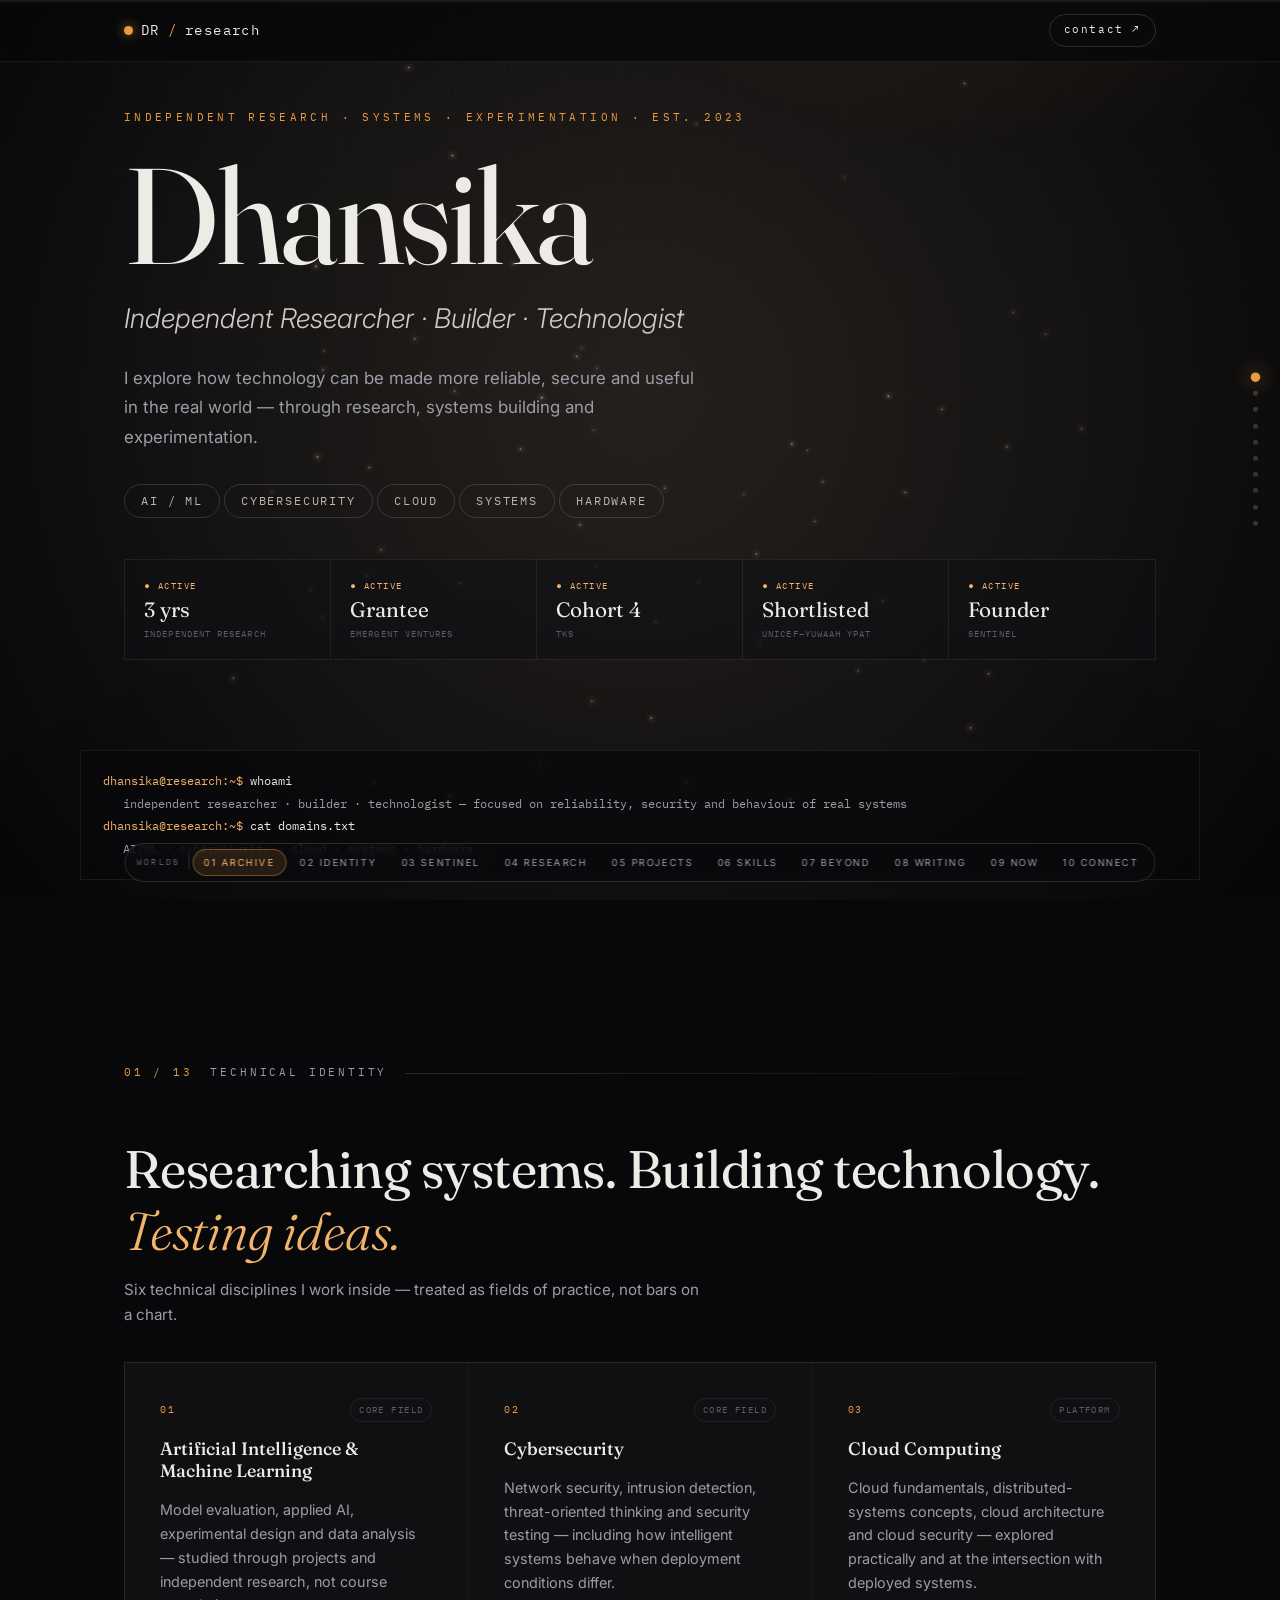
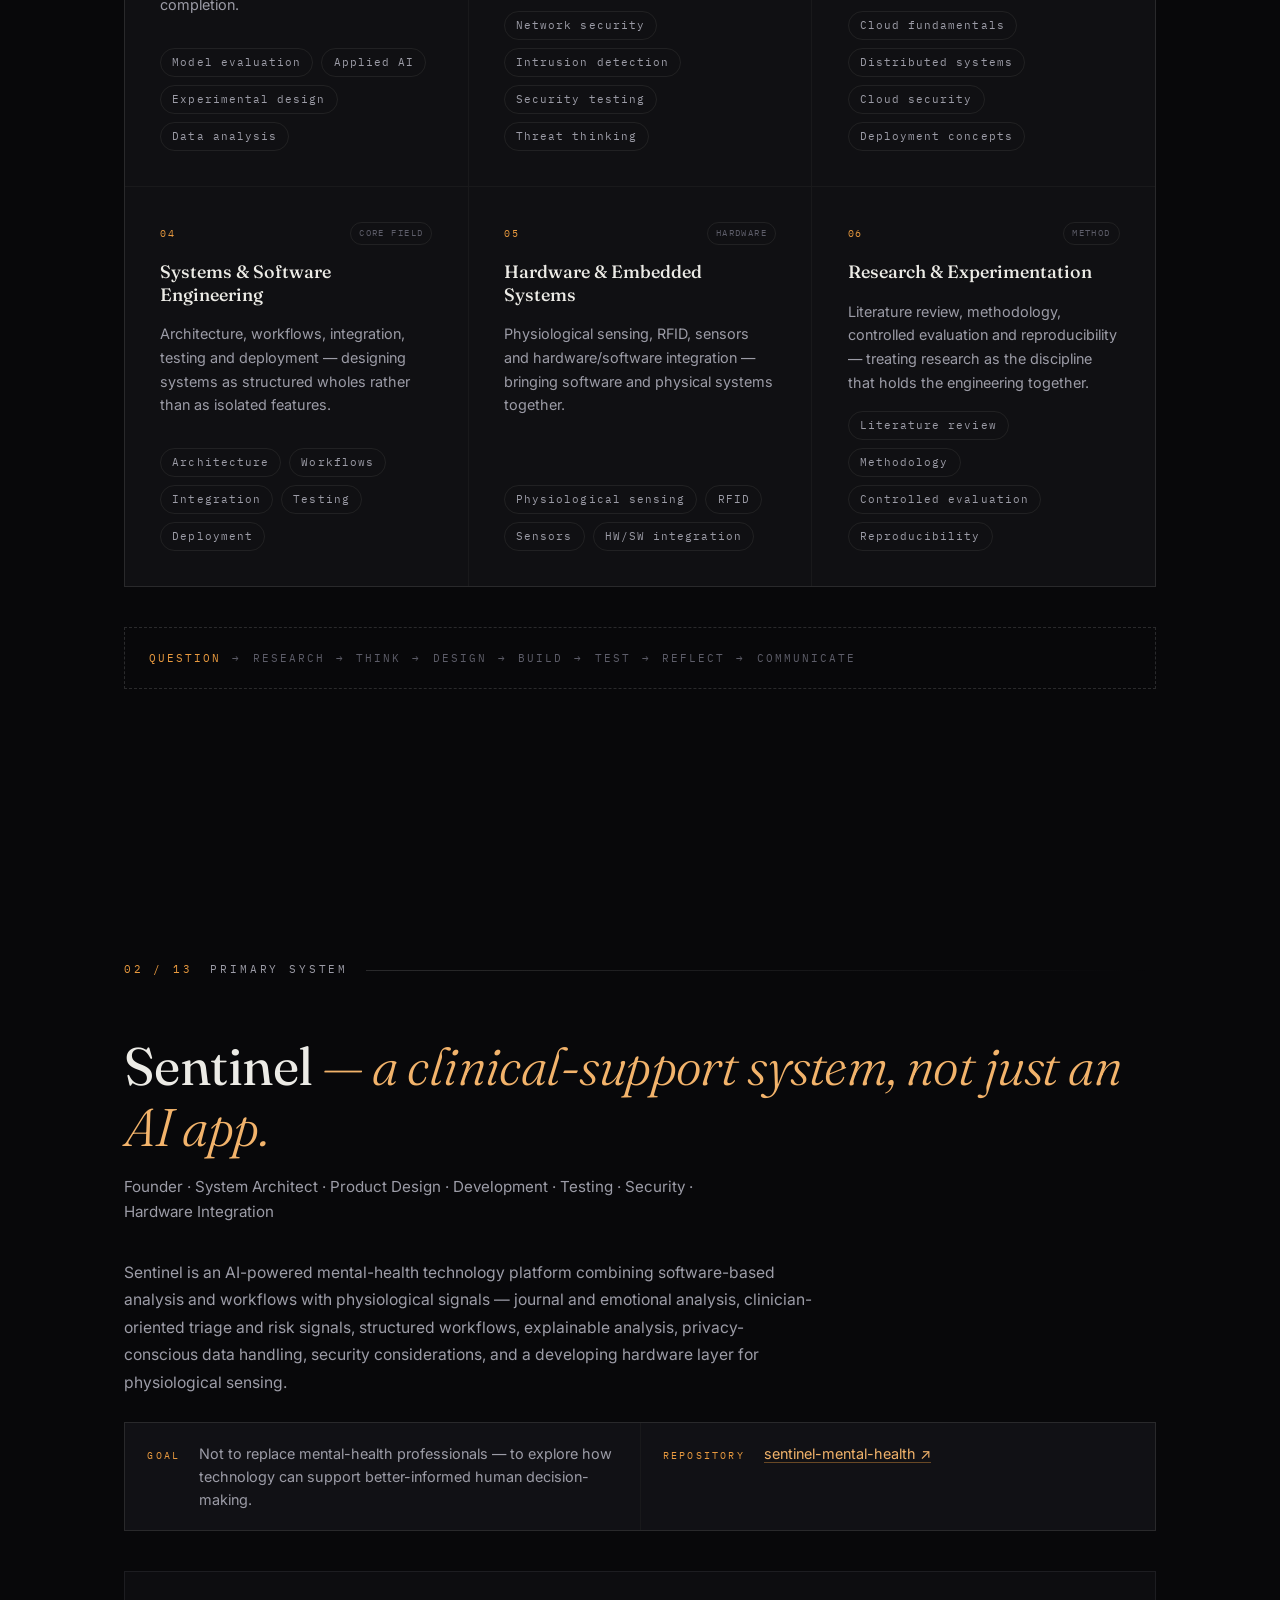
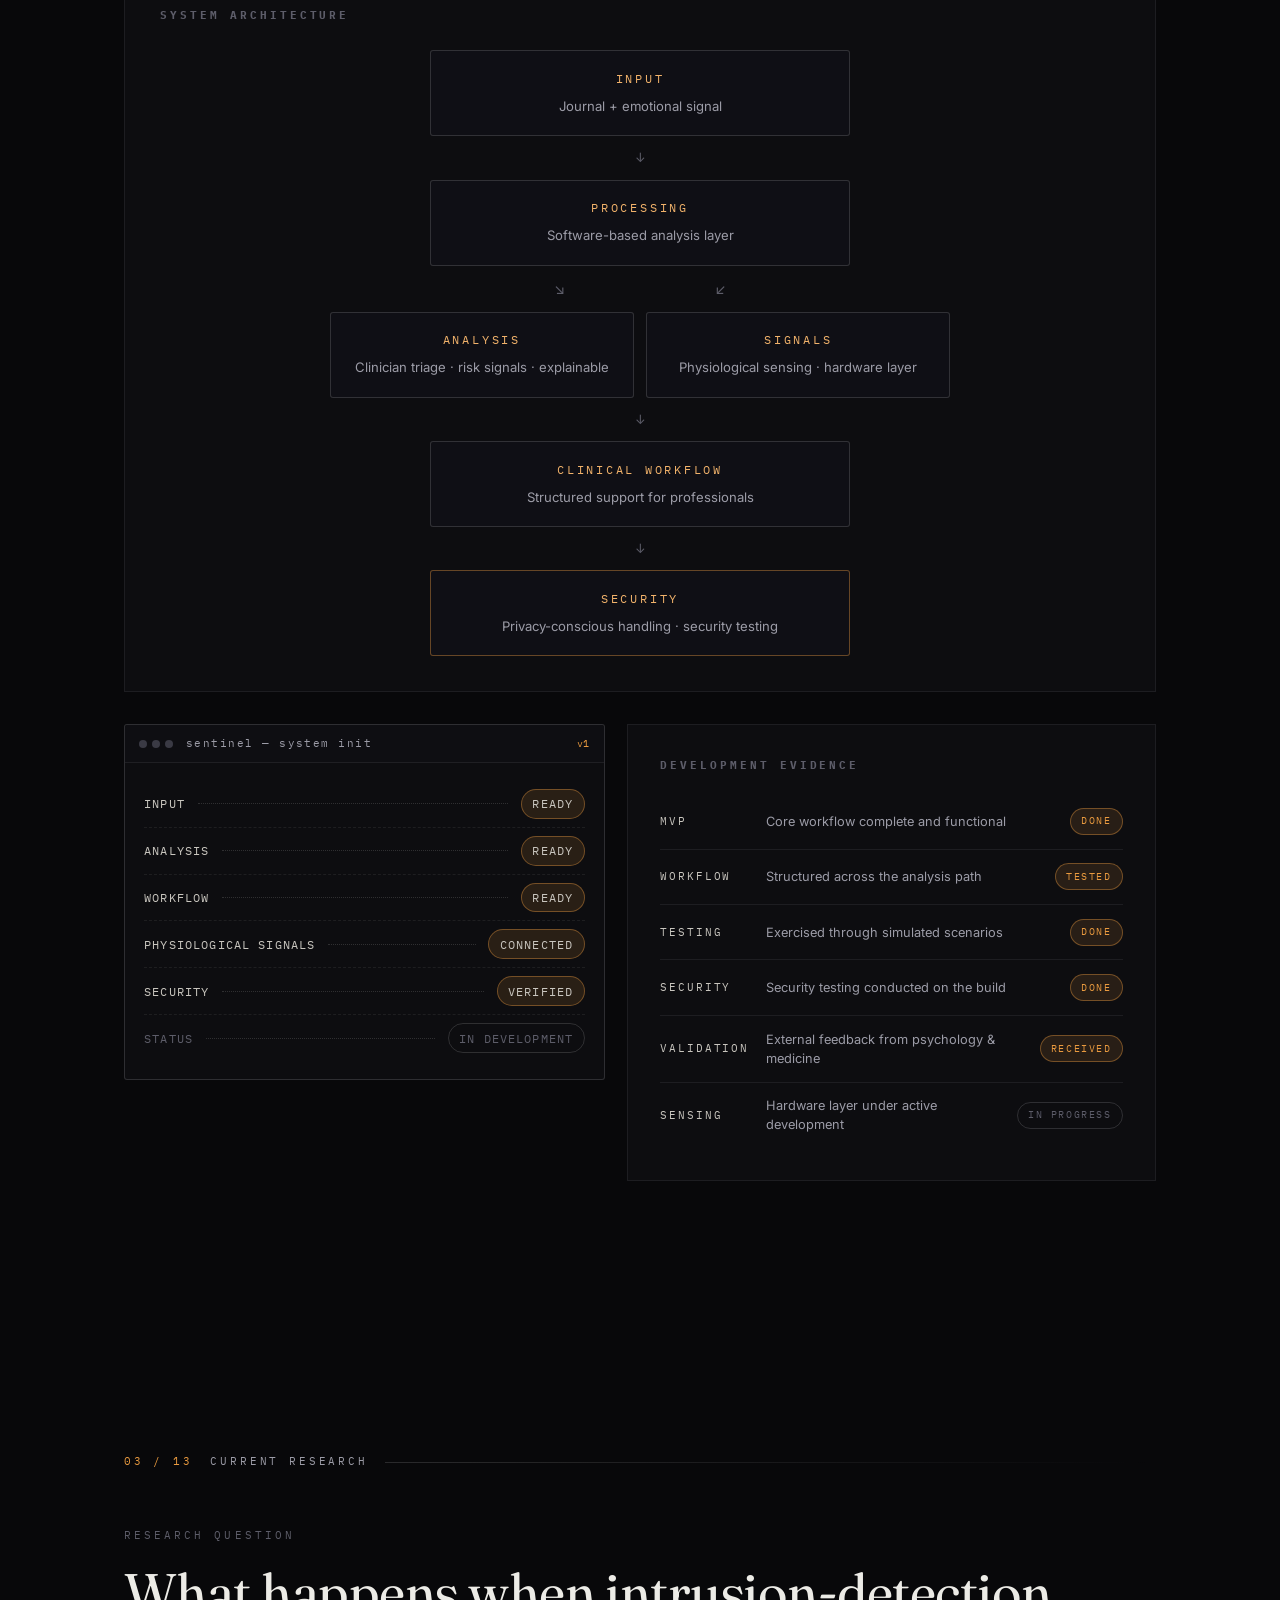
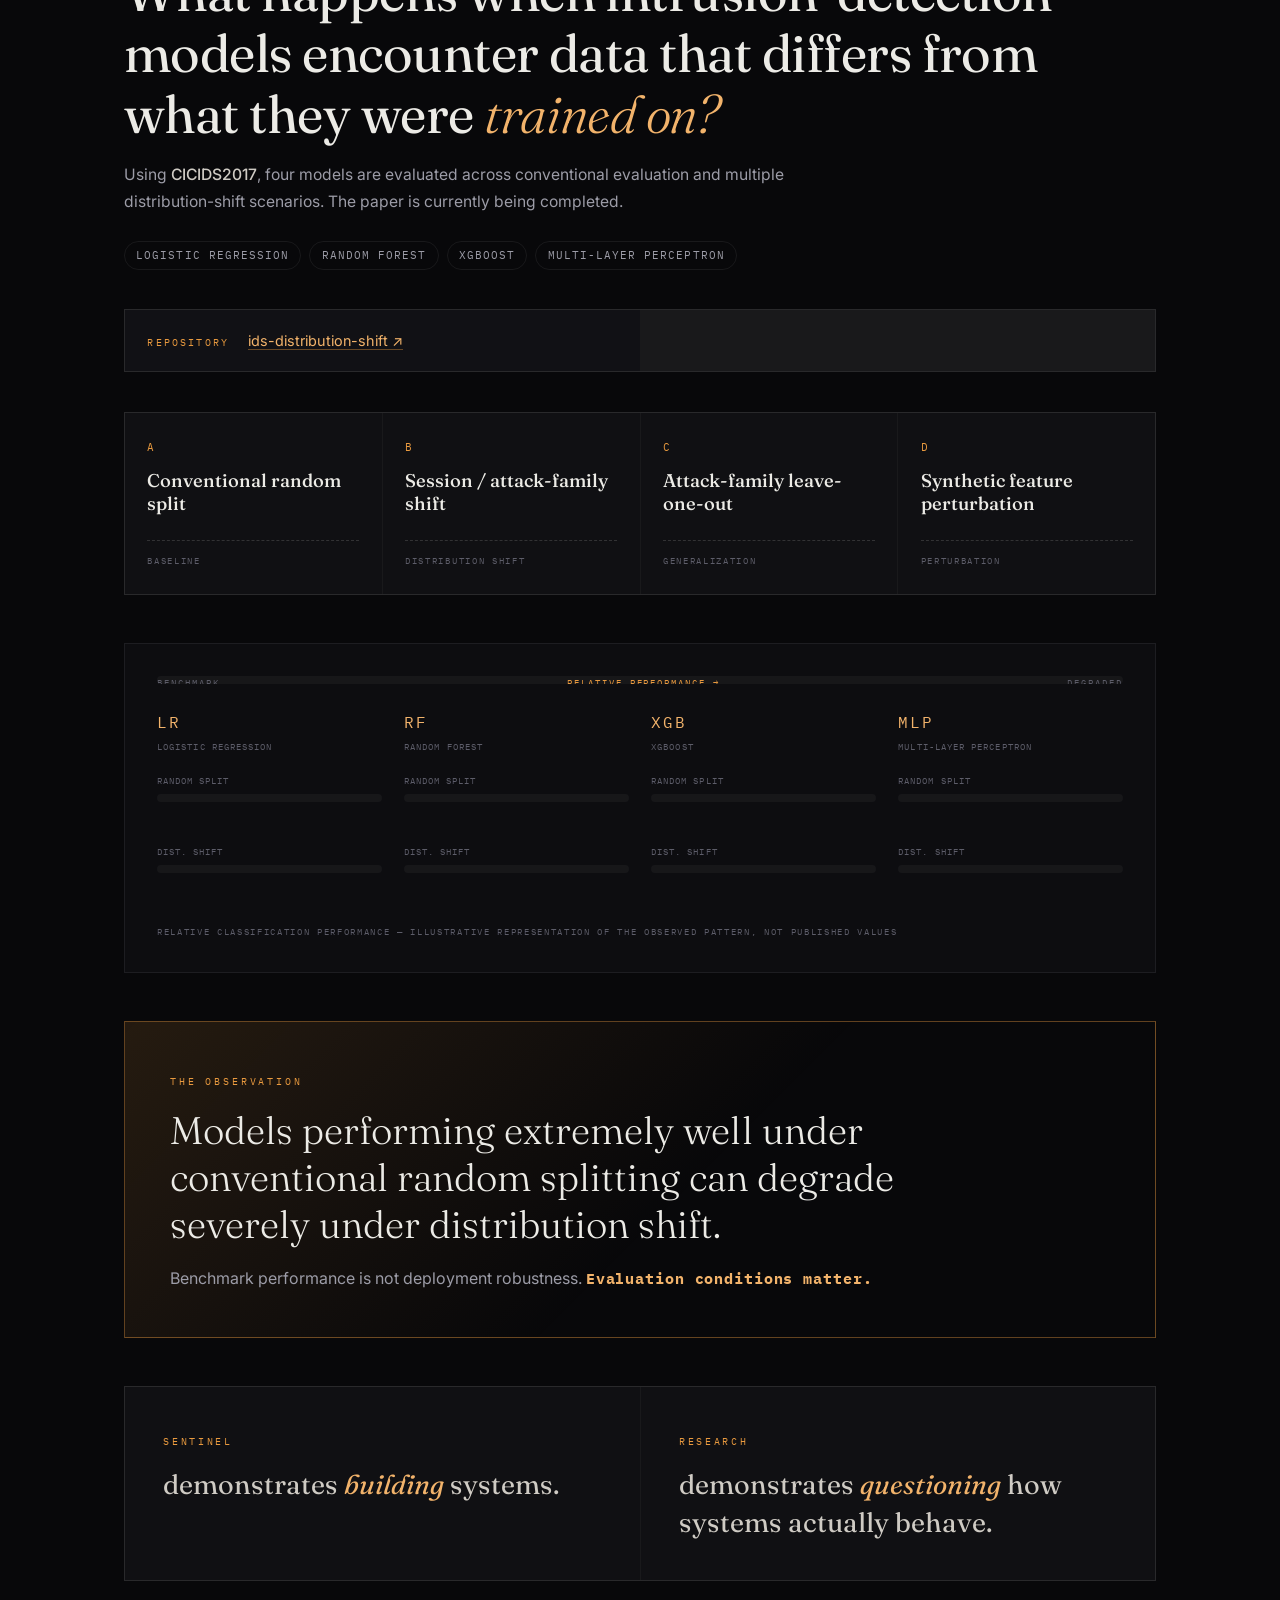
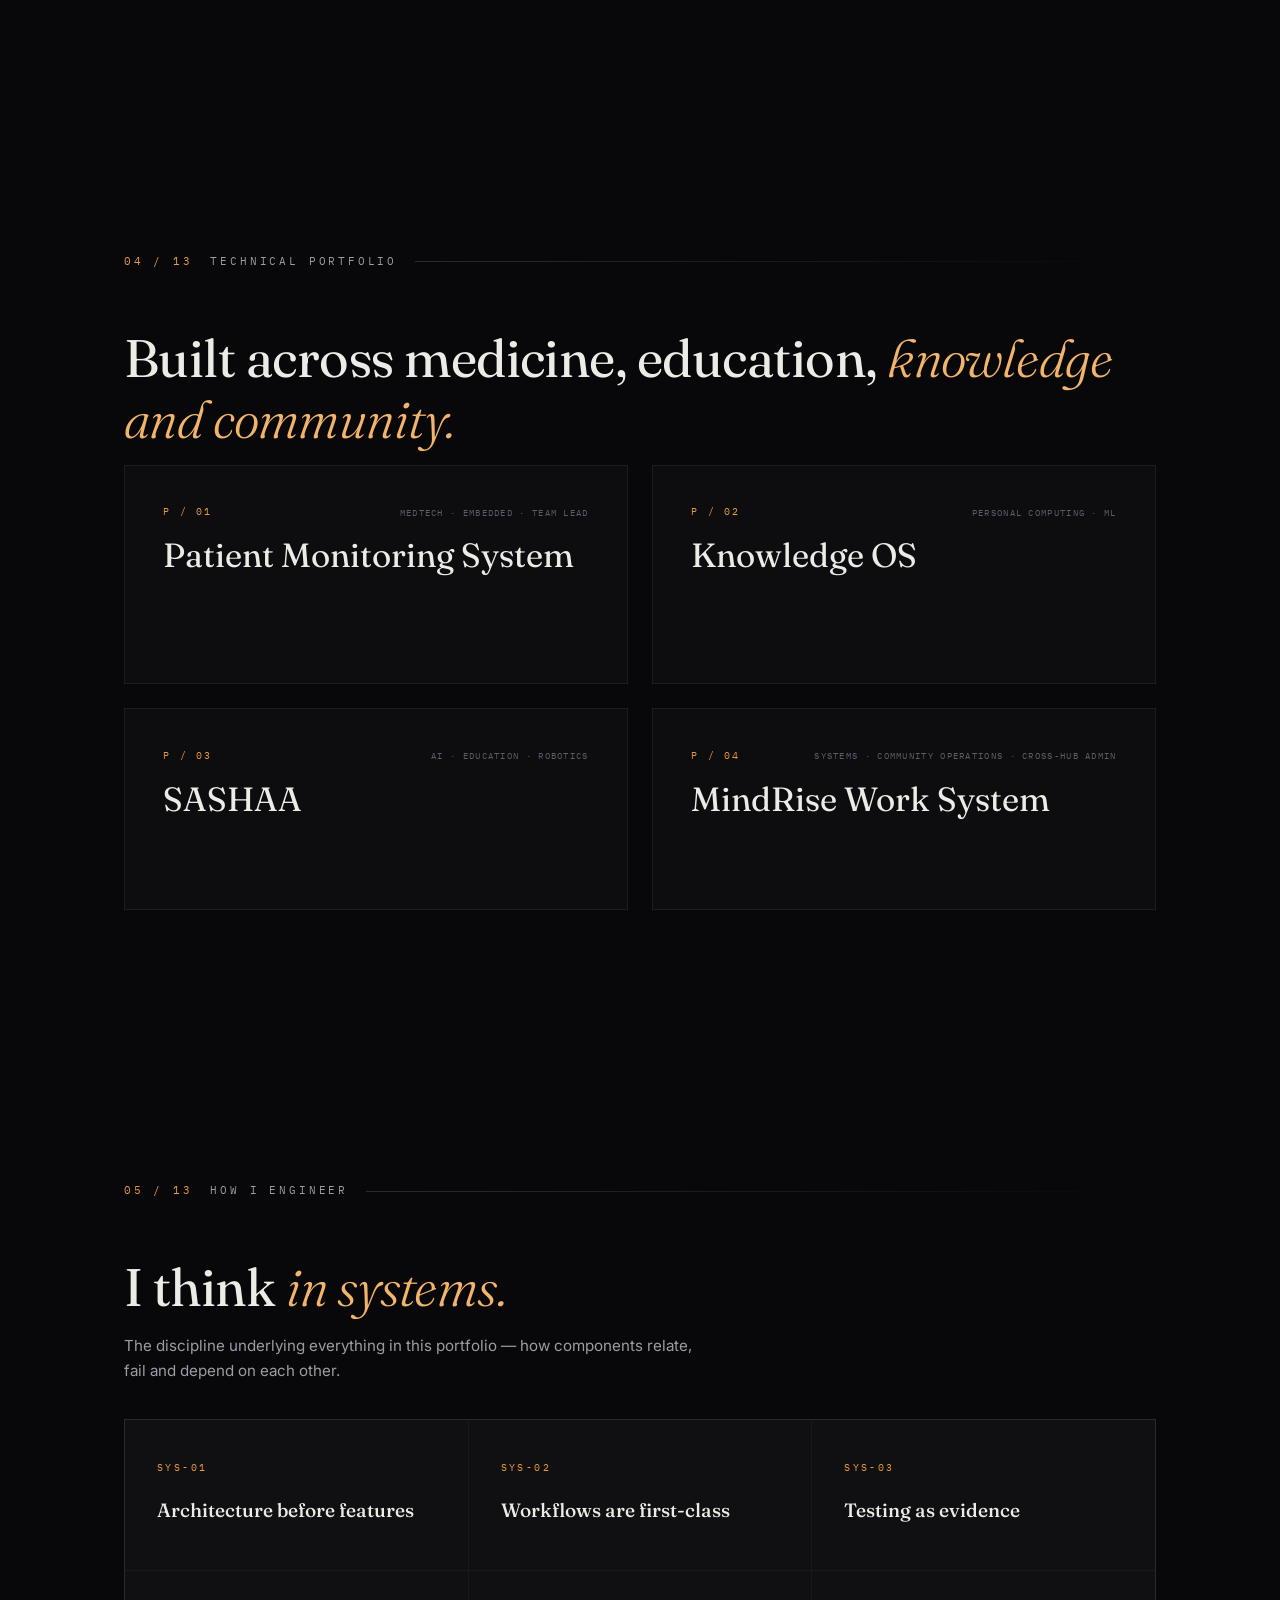
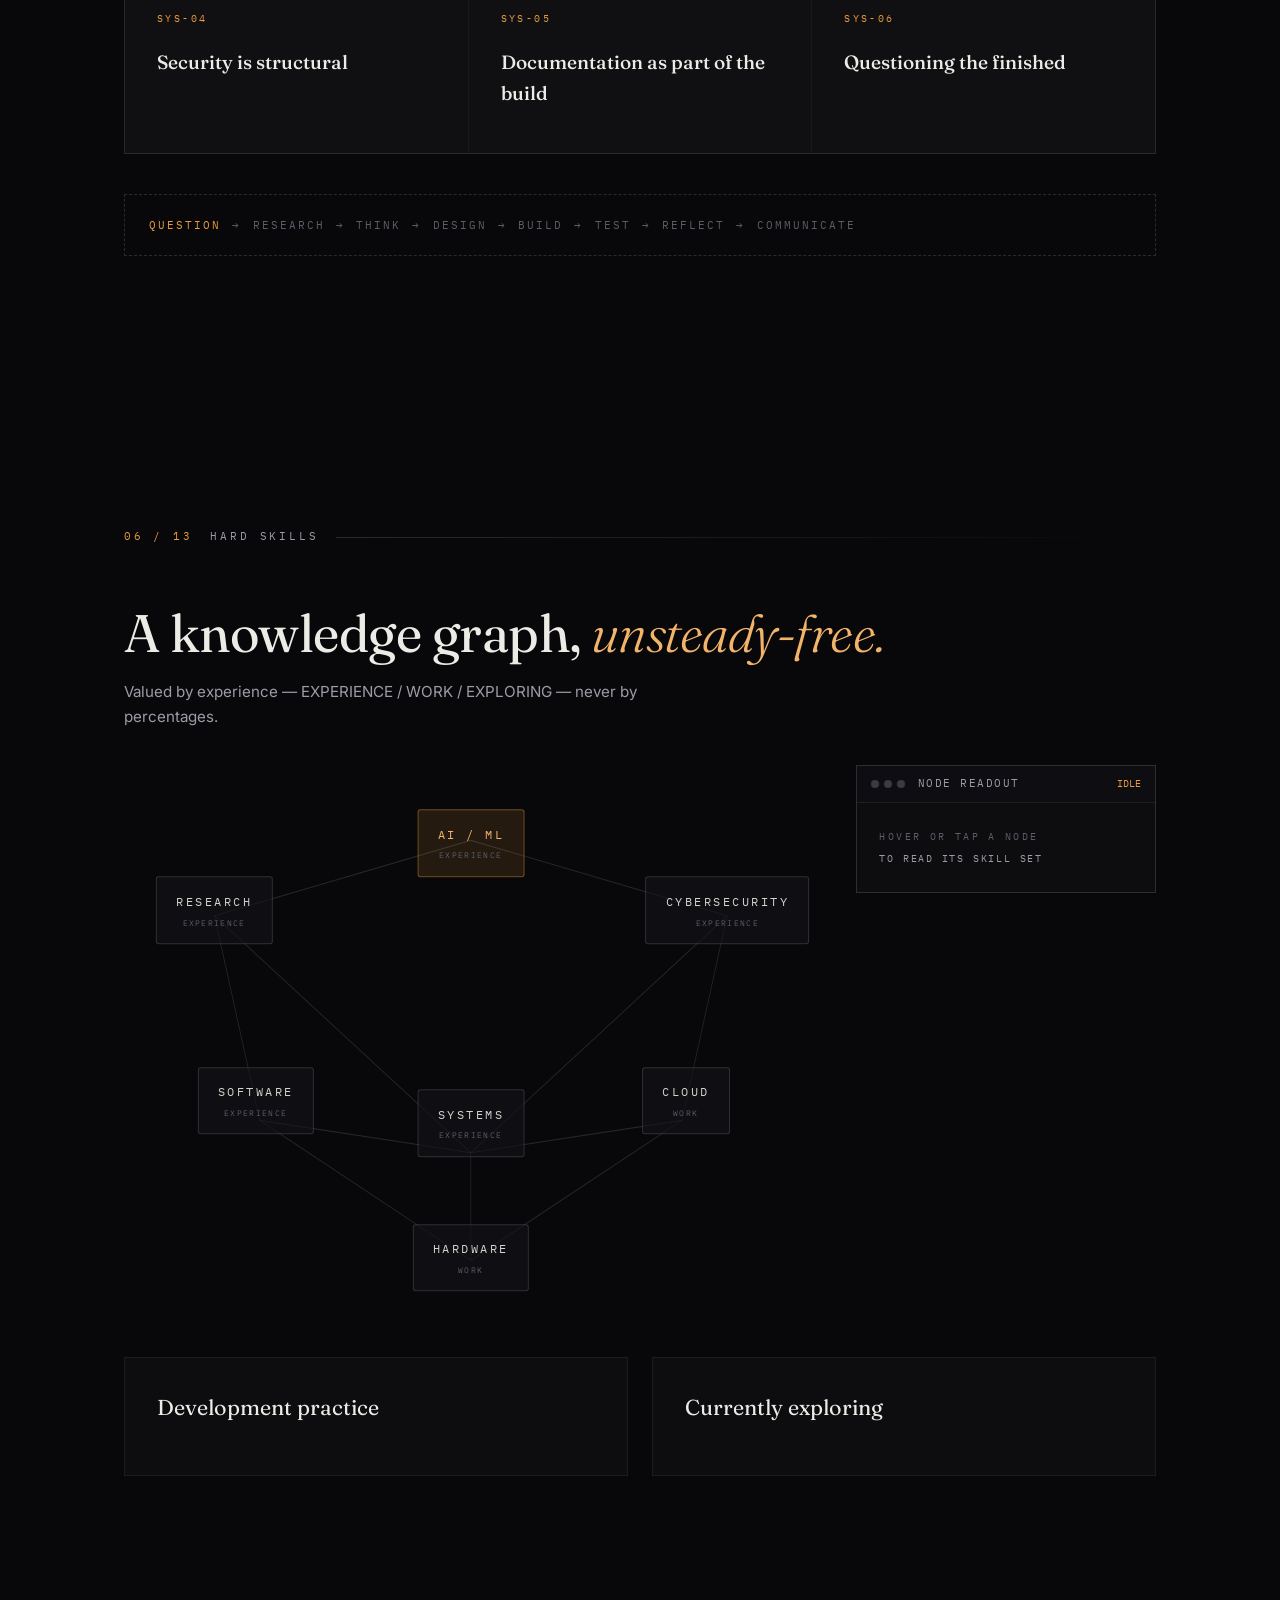
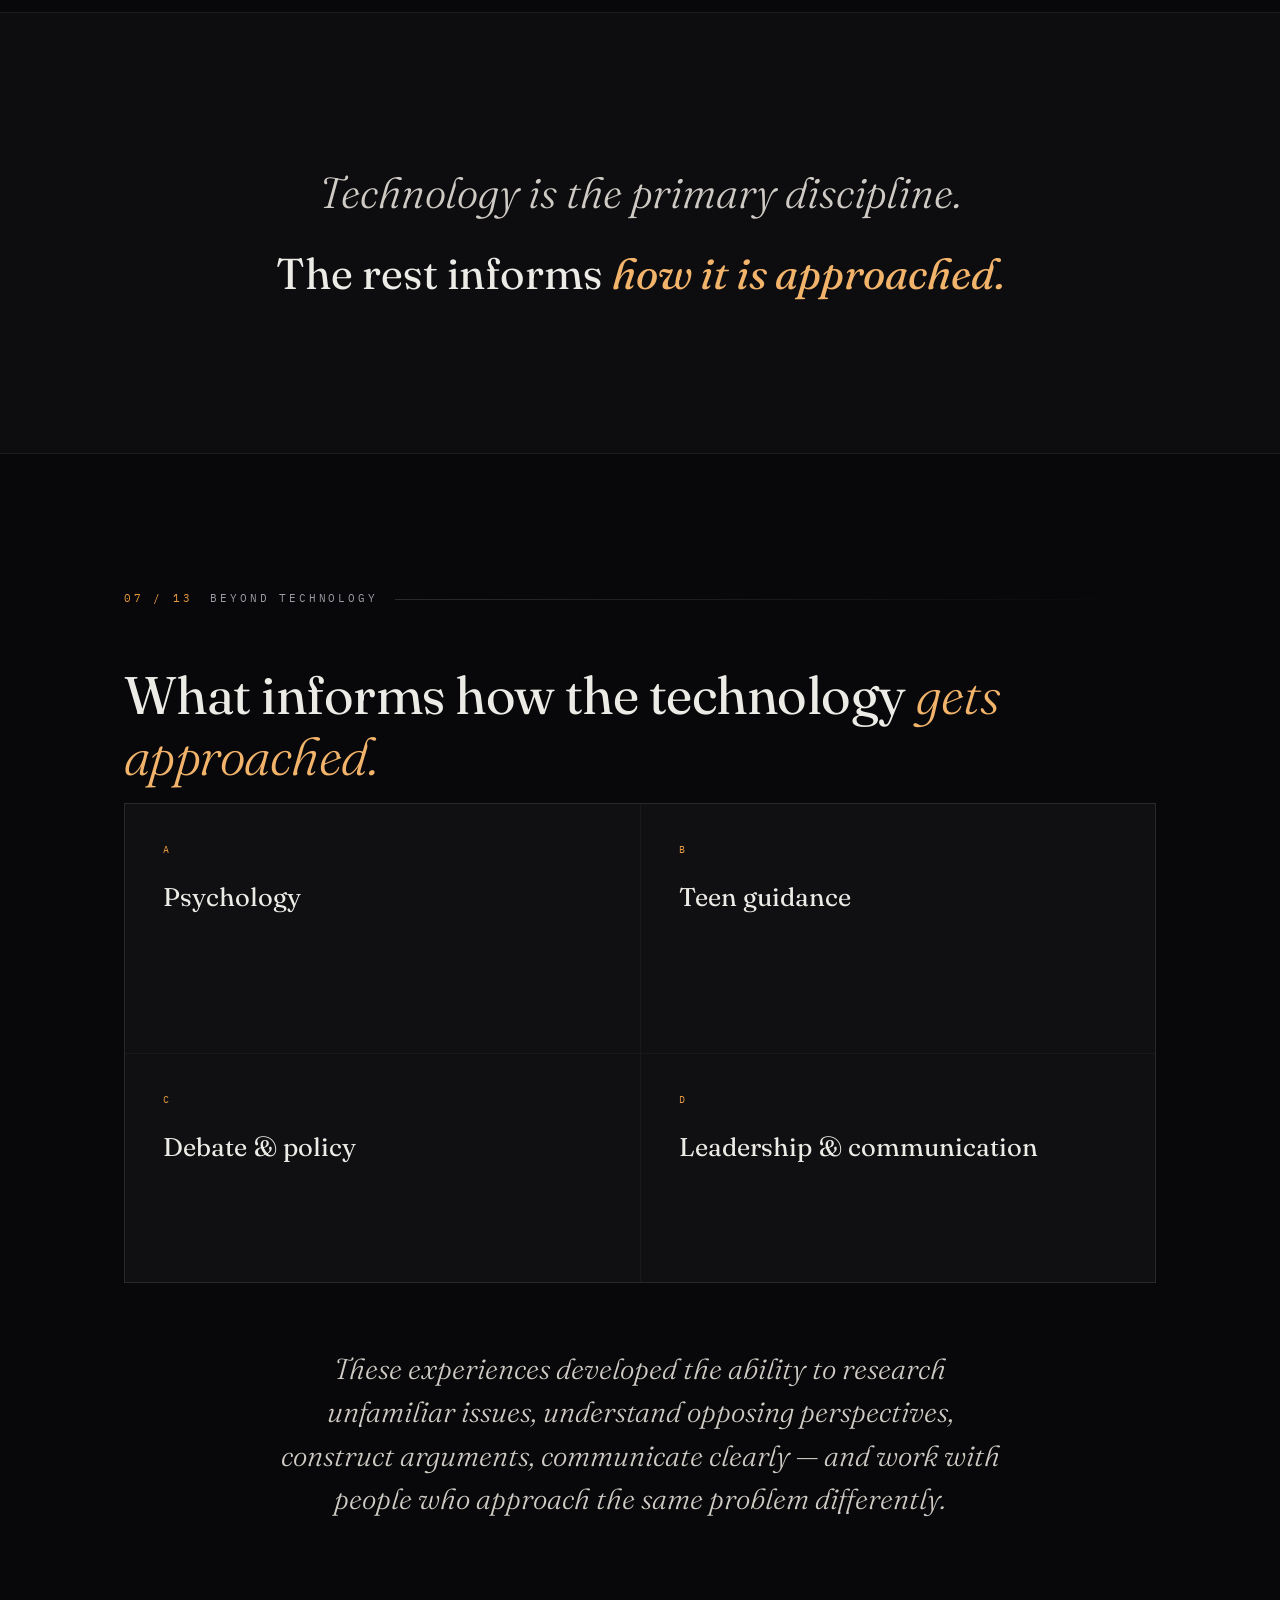
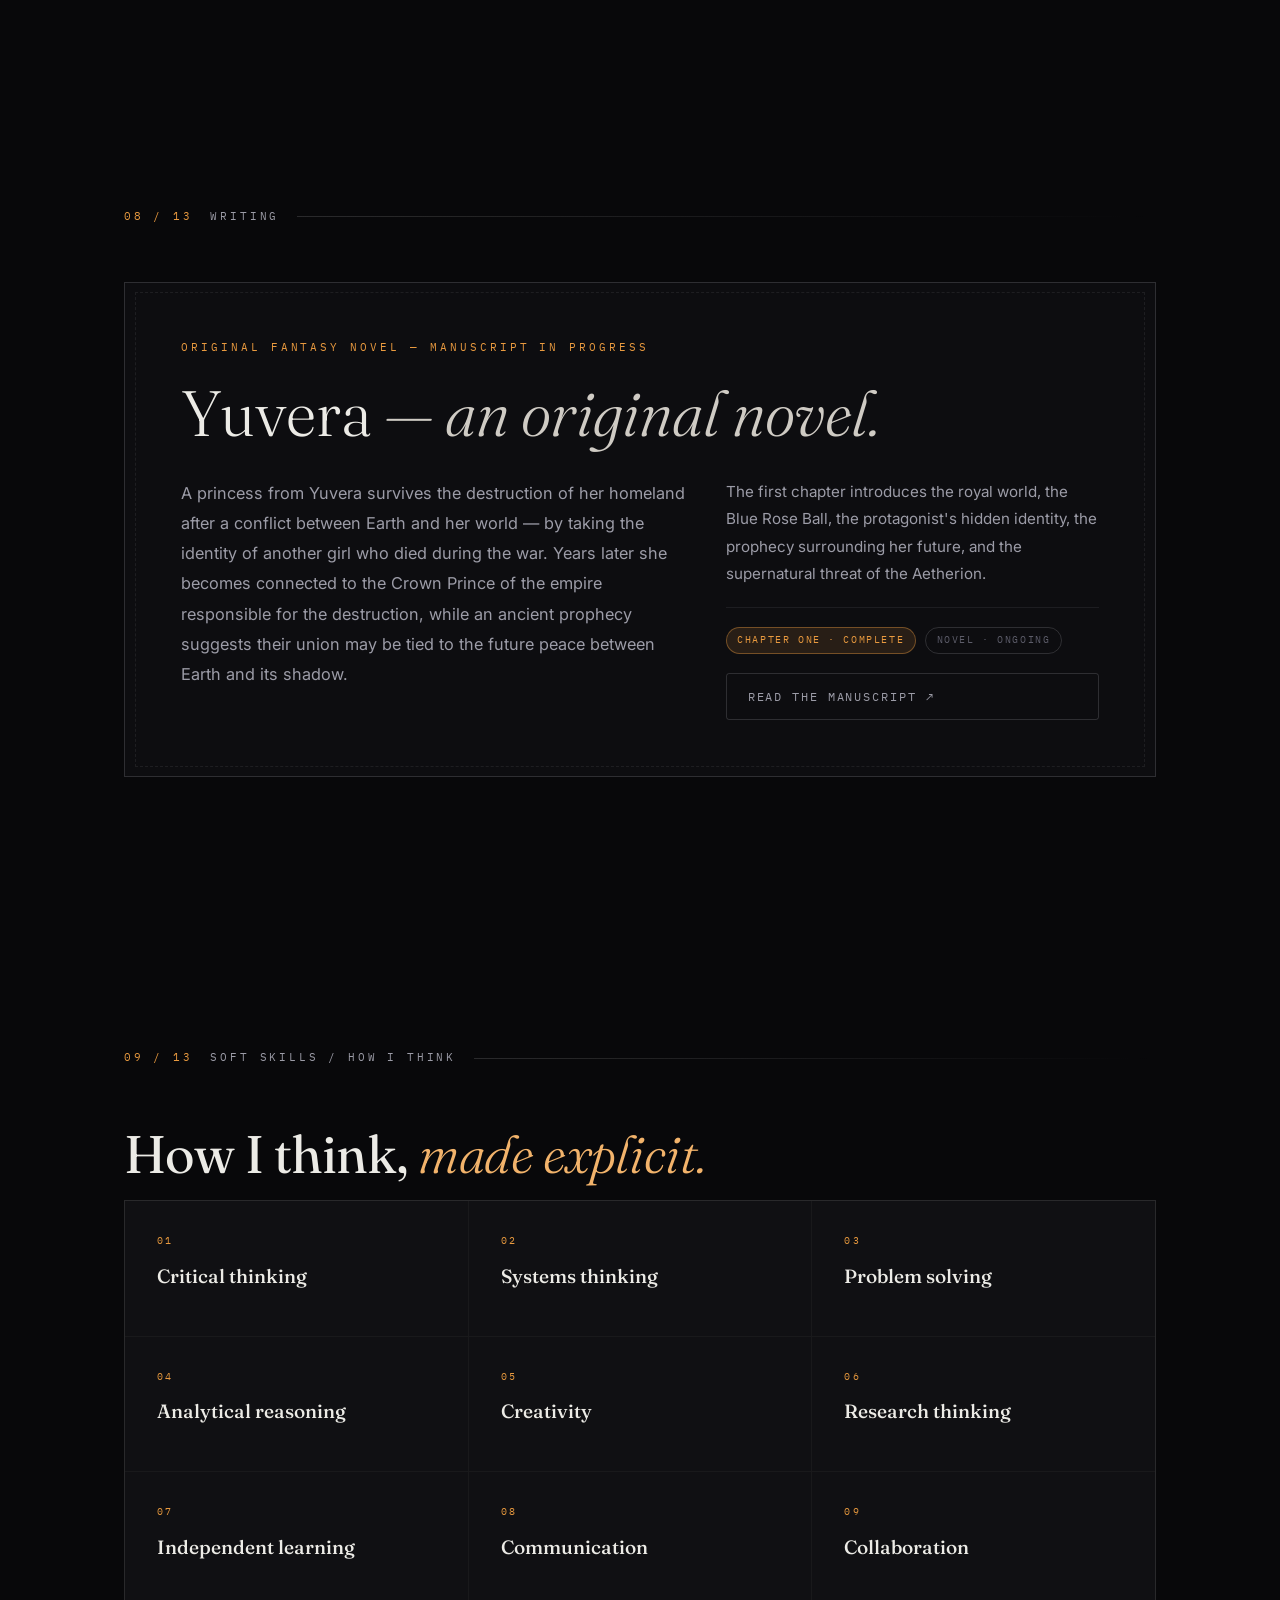
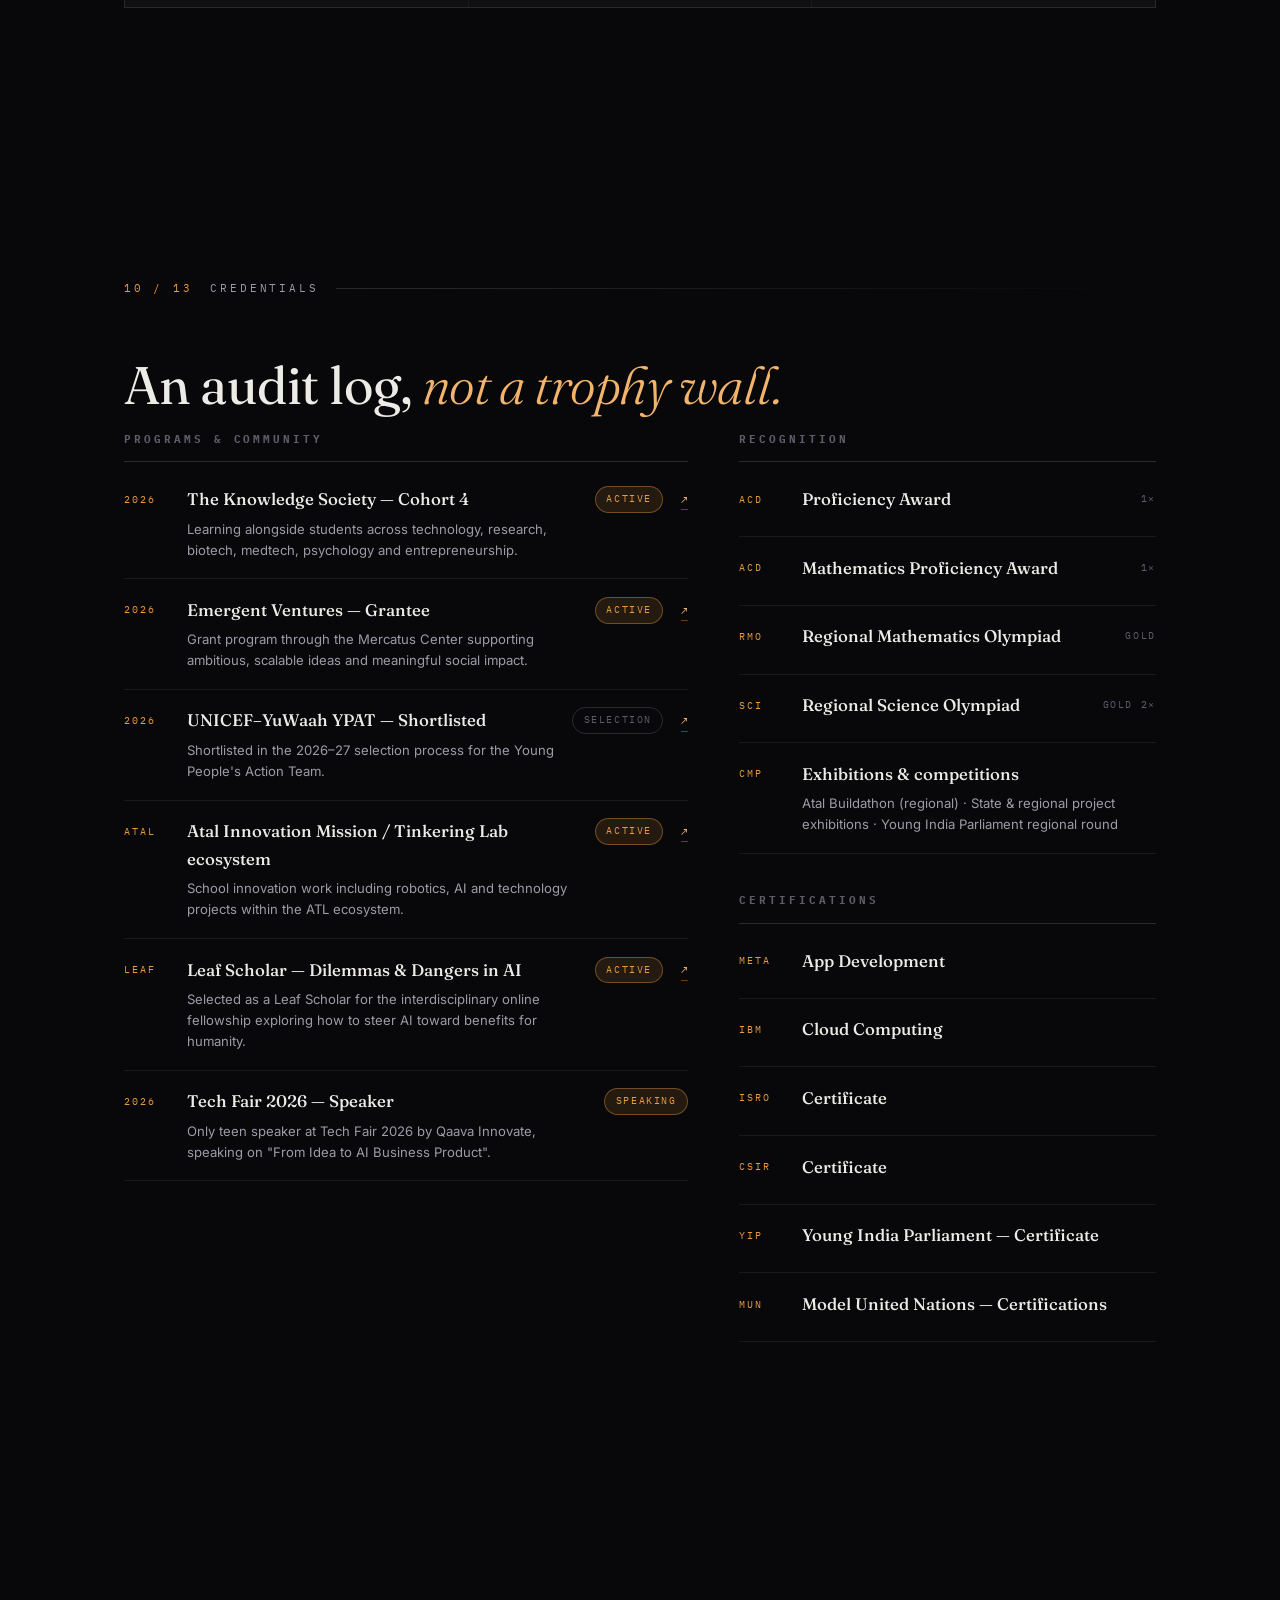
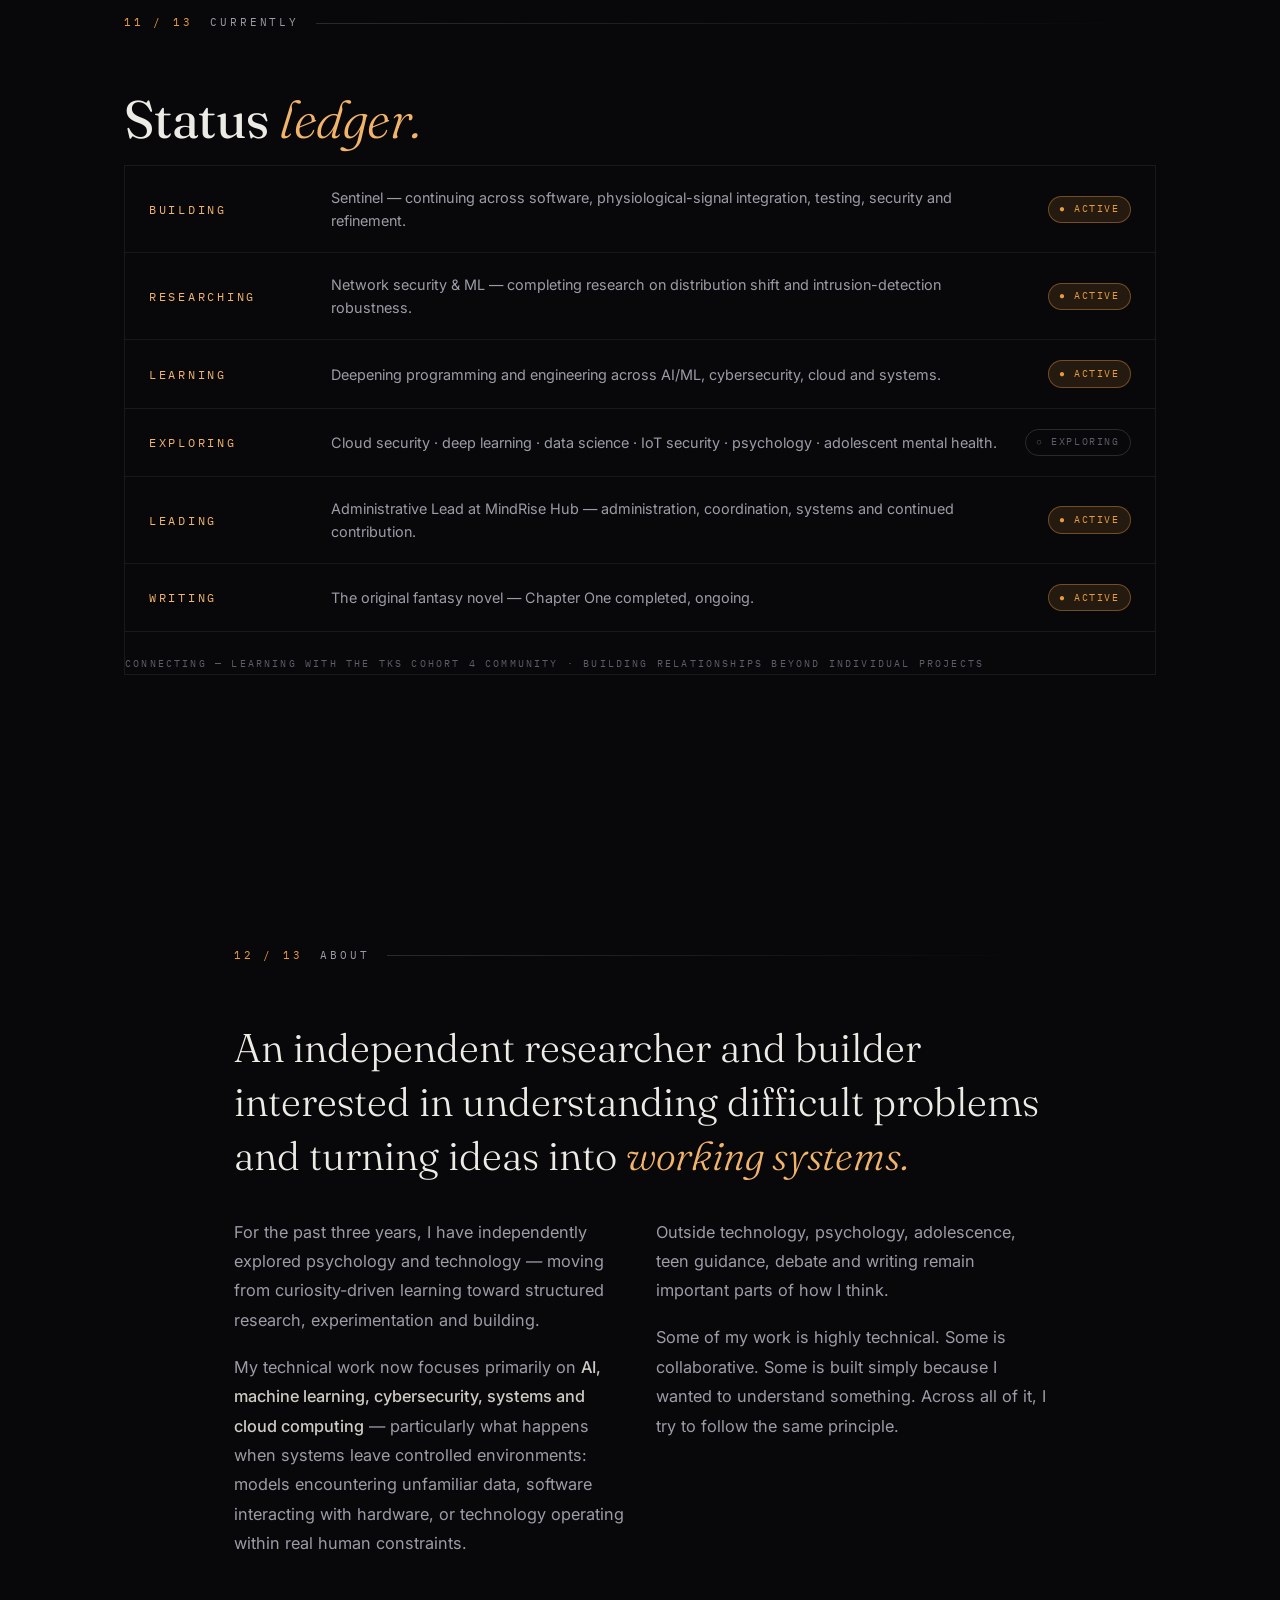
==== commit 1d07cbcd: "Add ids-distribution-shift research repo link" ====
--- a/index.html
+++ b/index.html
@@ -62,7 +62,7 @@
 <link rel="preconnect" href="https://fonts.googleapis.com">
 <link rel="preconnect" href="https://fonts.gstatic.com" crossorigin>
 <link href="https://fonts.googleapis.com/css2?family=Fraunces:ital,opsz,wght@0,9..144,300;0,9..144,400;0,9..144,500;0,9..144,600;1,9..144,300;1,9..144,400&family=Inter:wght@400;500;600&family=IBM+Plex+Mono:wght@400;500;600&display=swap" rel="stylesheet">
-<link rel="stylesheet" href="css/styles.css?v=14">
+<link rel="stylesheet" href="css/styles.css?v=15">
 <link rel="icon" type="image/svg+xml" href="data:image/svg+xml,%3Csvg xmlns='http://www.w3.org/2000/svg' viewBox='0 0 32 32'%3E%3Ccircle cx='16' cy='16' r='9' fill='none' stroke='%23e99a3f' stroke-width='2'/%3E%3Ccircle cx='16' cy='16' r='3' fill='%23e99a3f'/%3E%3C/svg%3E">
 </head>
 <body>
@@ -350,6 +350,10 @@
 
       <div class="tagrow tagrow--models mono reveal">
         <span>LOGISTIC REGRESSION</span><span>RANDOM FOREST</span><span>XGBOOST</span><span>MULTI-LAYER PERCEPTRON</span>
+      </div>
+
+      <div class="dl reveal">
+        <div><span class="dl__k mono">REPOSITORY</span><span class="dl__v"><a class="link" href="https://github.com/dhansikarcs-cs/ids-distribution-shift" target="_blank" rel="noopener noreferrer">ids-distribution-shift ↗</a></span></div>
       </div>
 
       <div class="conds">
@@ -948,7 +952,7 @@
   <button class="worlds__btn mono" data-jump="connect">10 CONNECT</button>
 </nav>
 
-<script src="js/main.js?v=14"></script>
-  <script src="js/universe.js?v=14"></script>
+<script src="js/main.js?v=15"></script>
+  <script src="js/universe.js?v=15"></script>
 </body>
 </html>
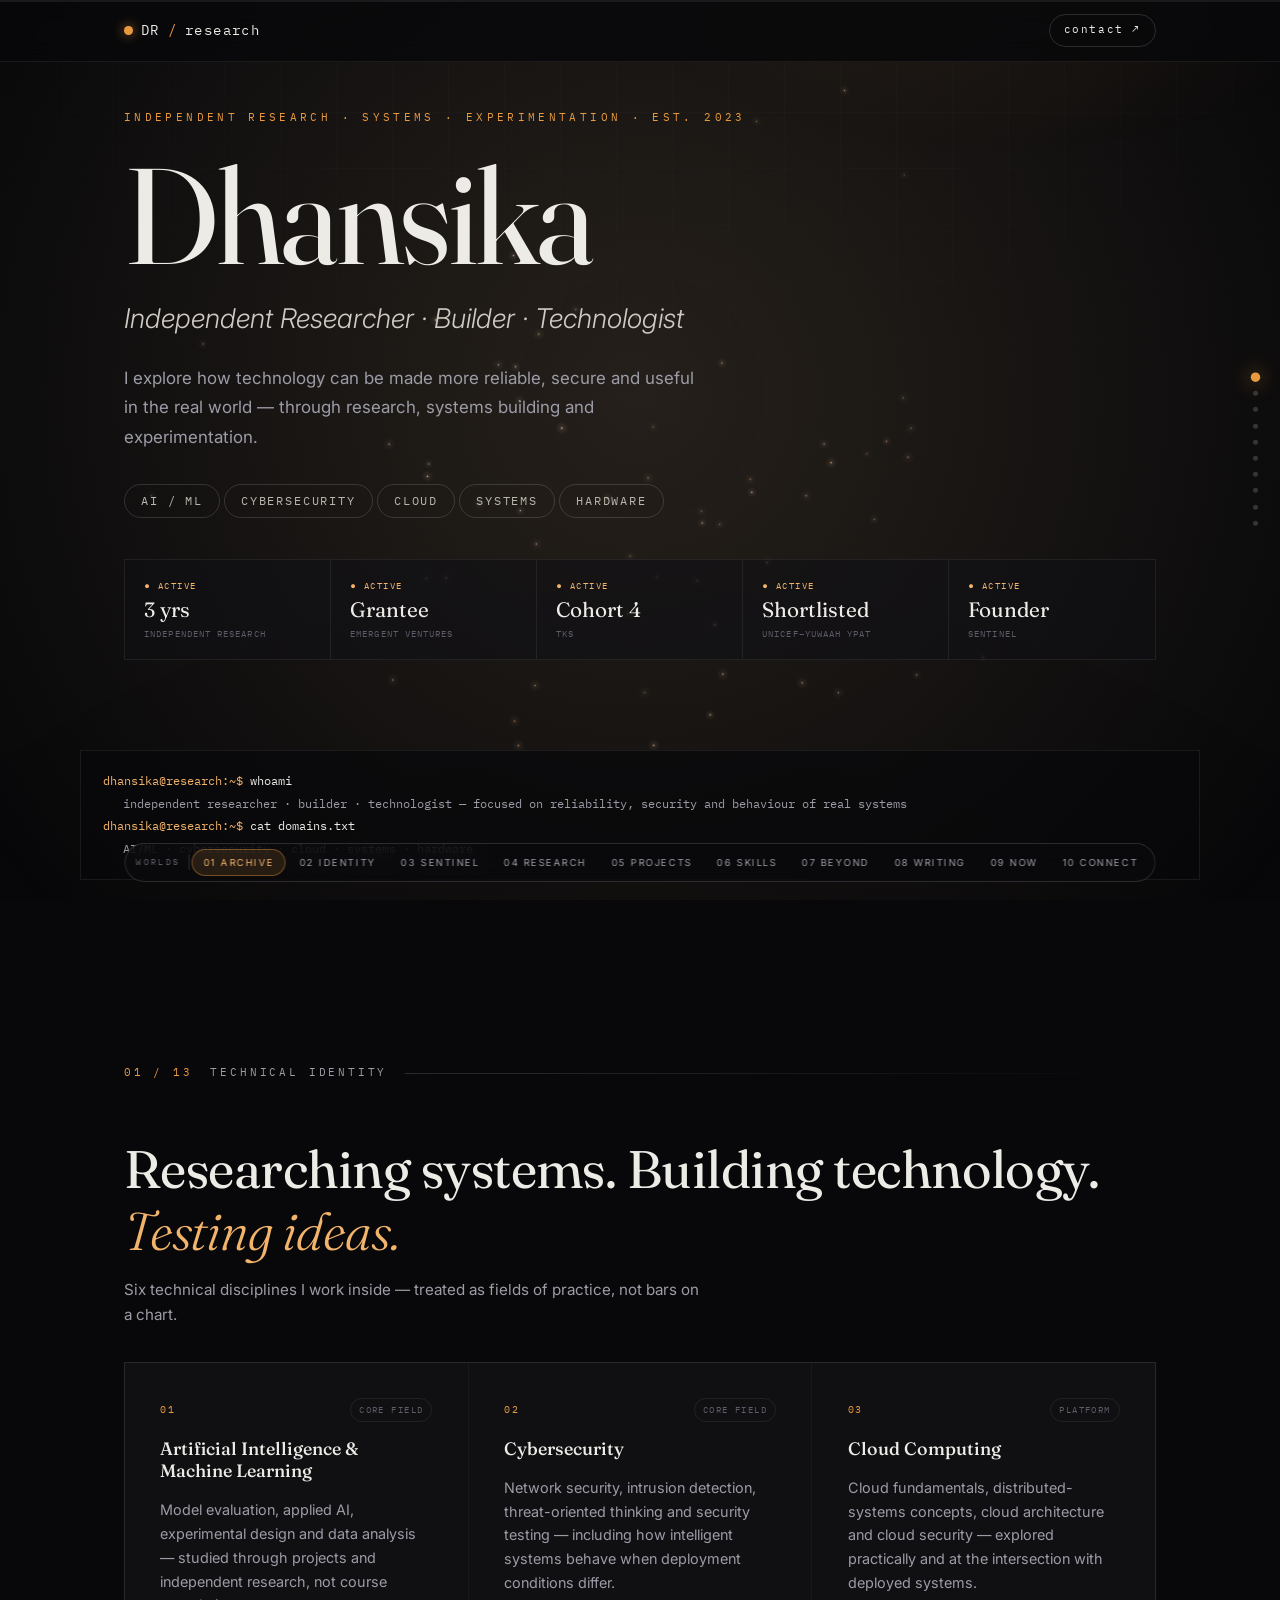
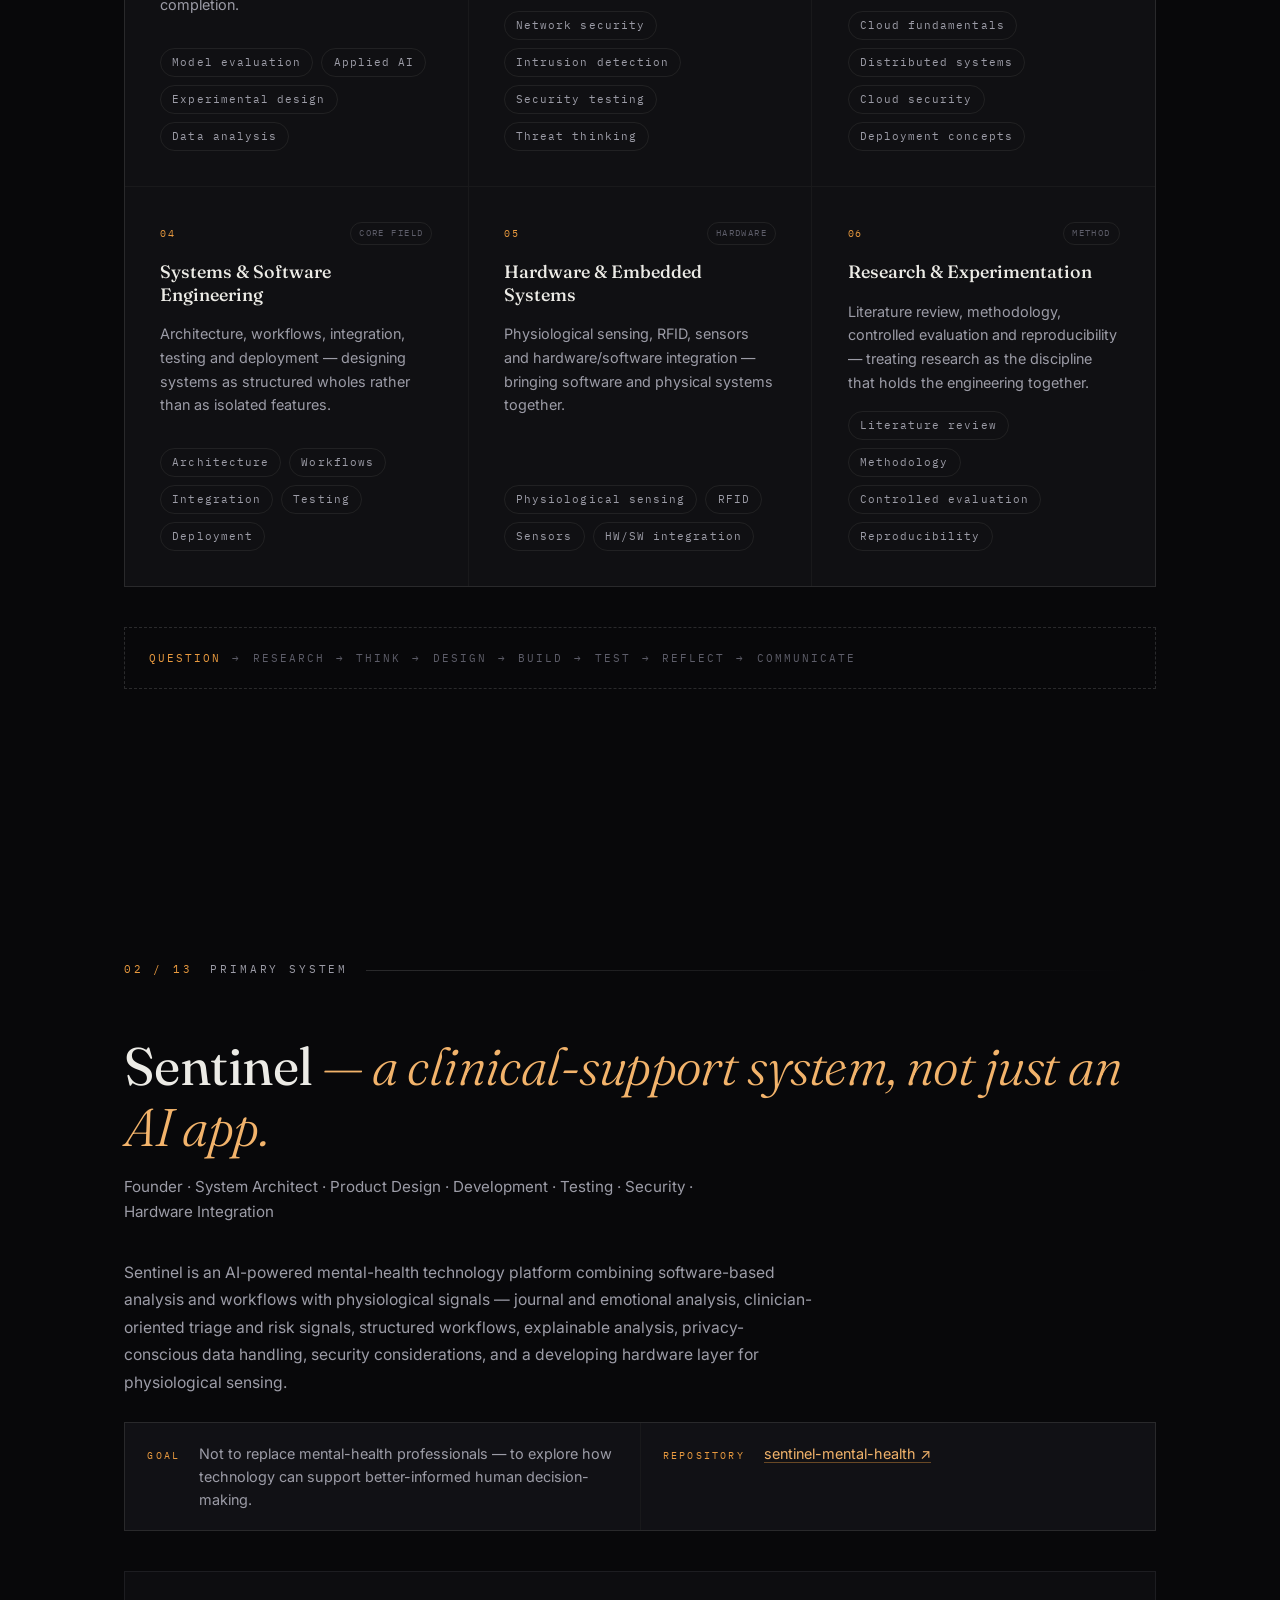
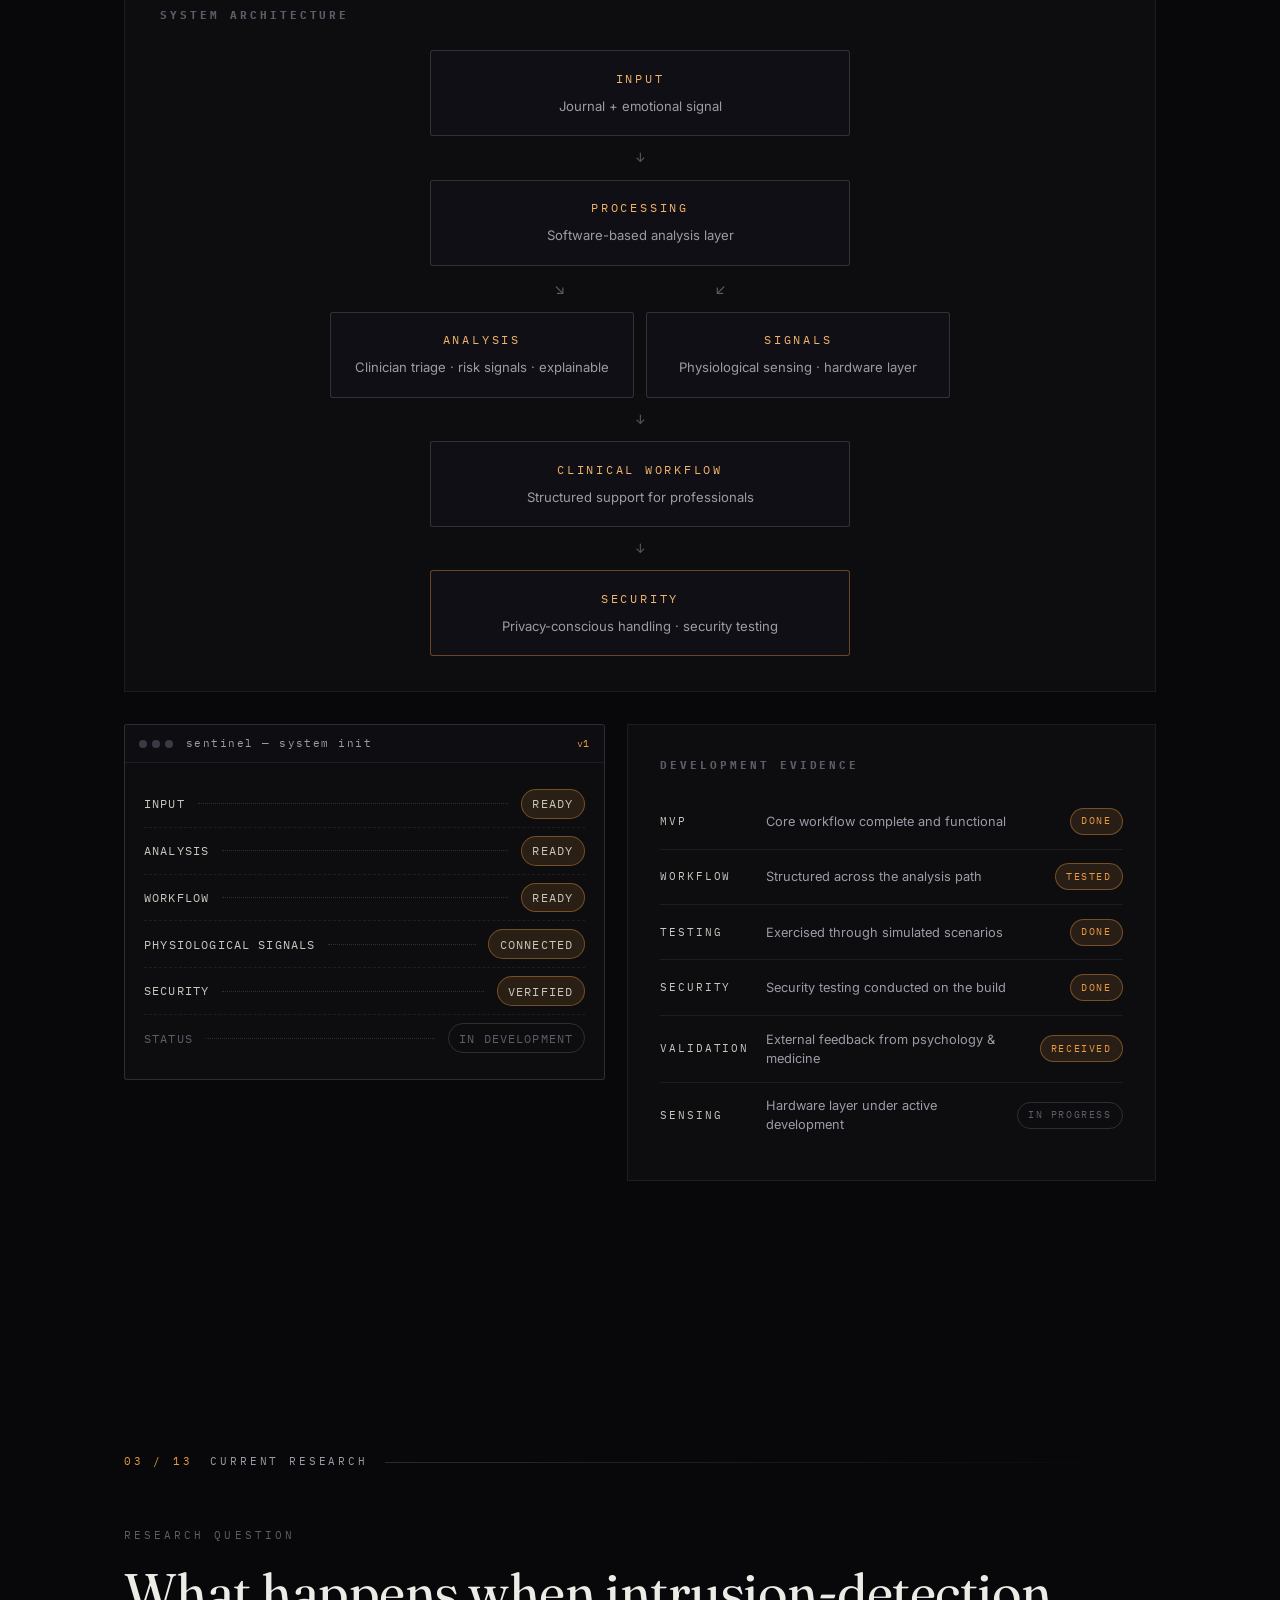
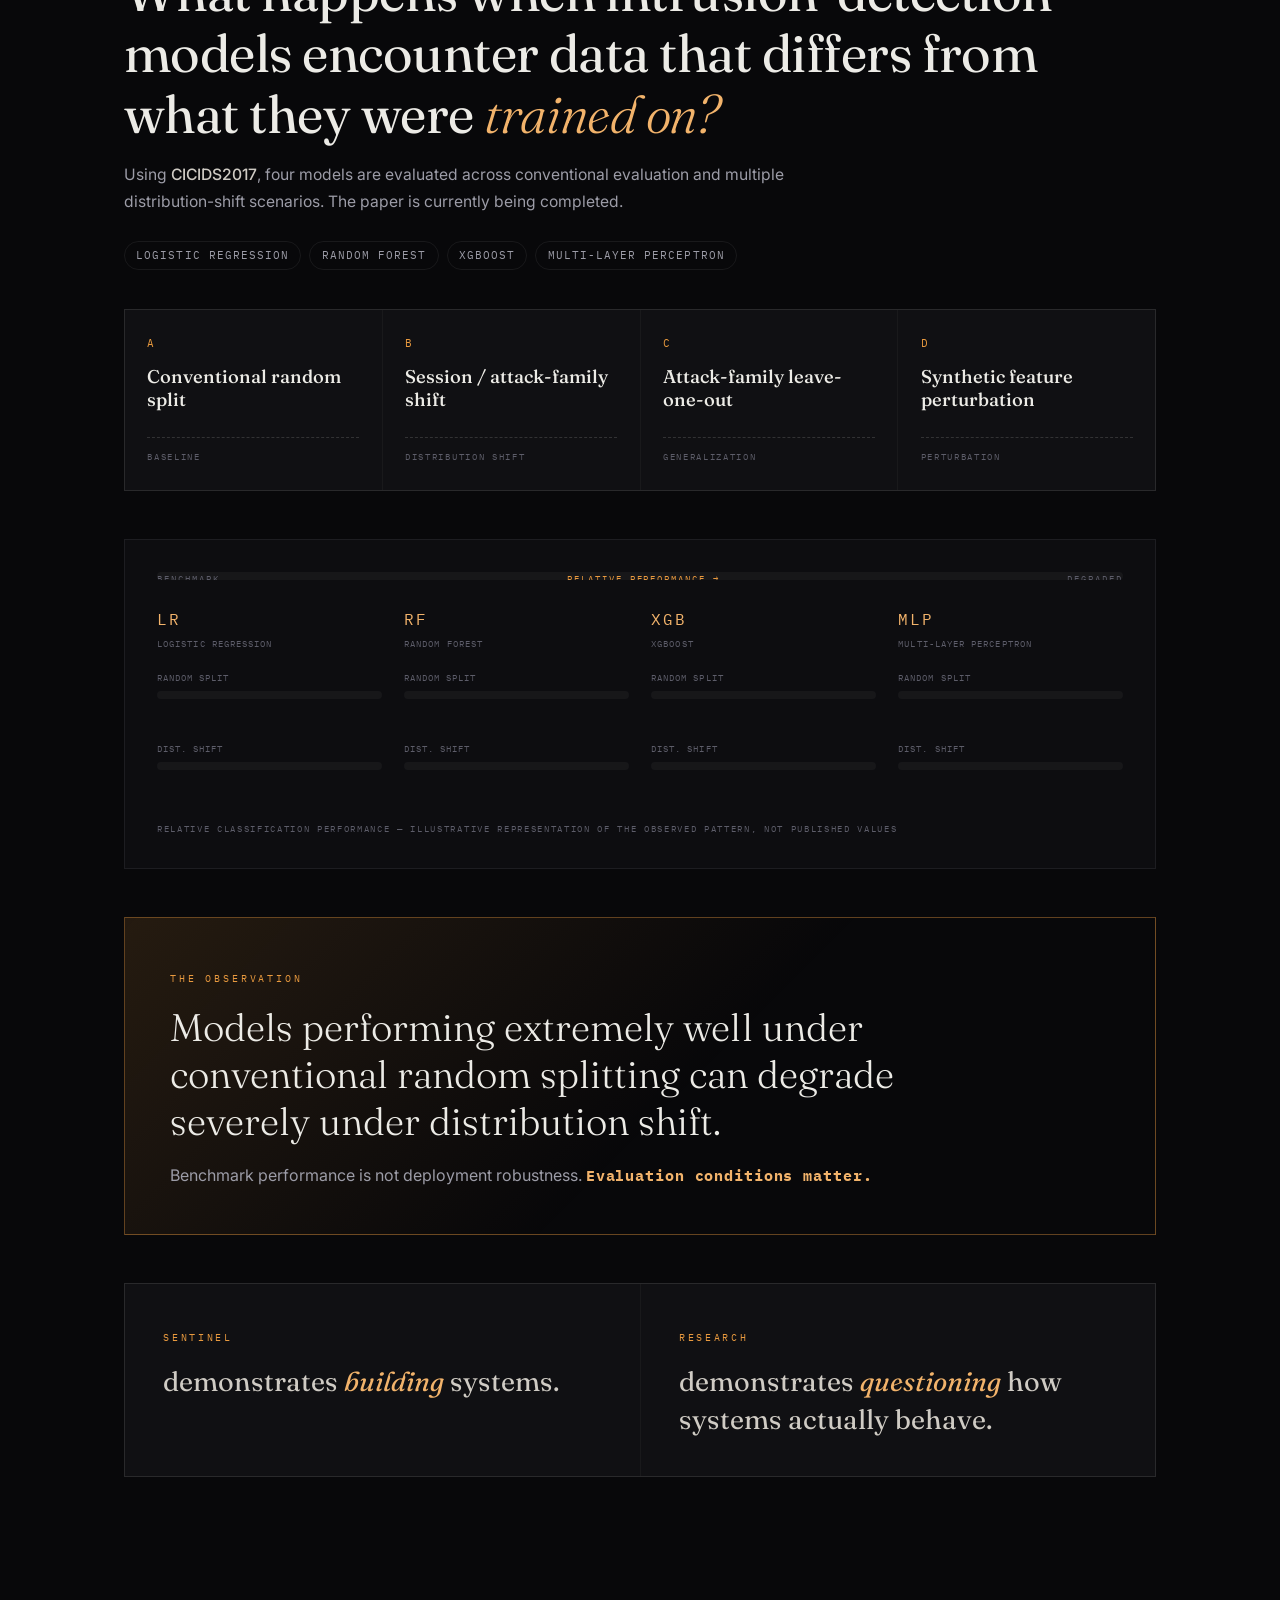
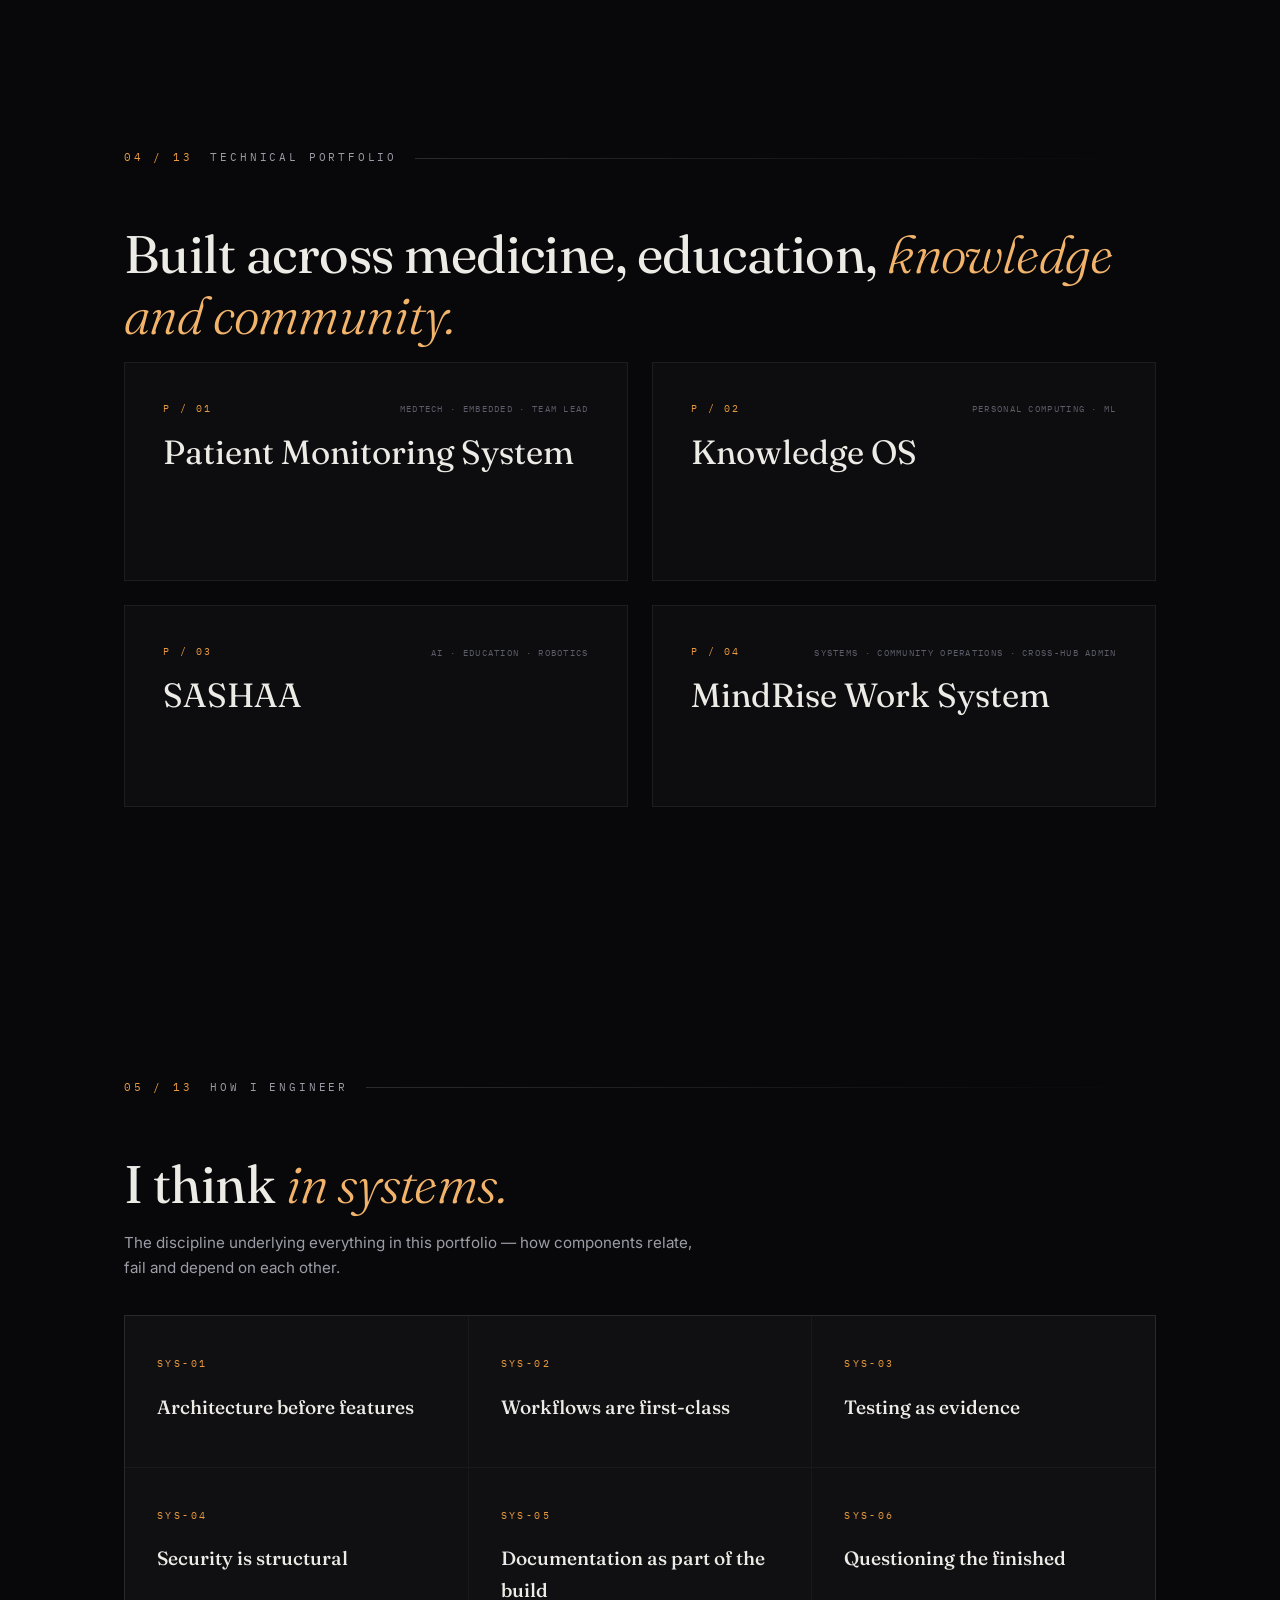
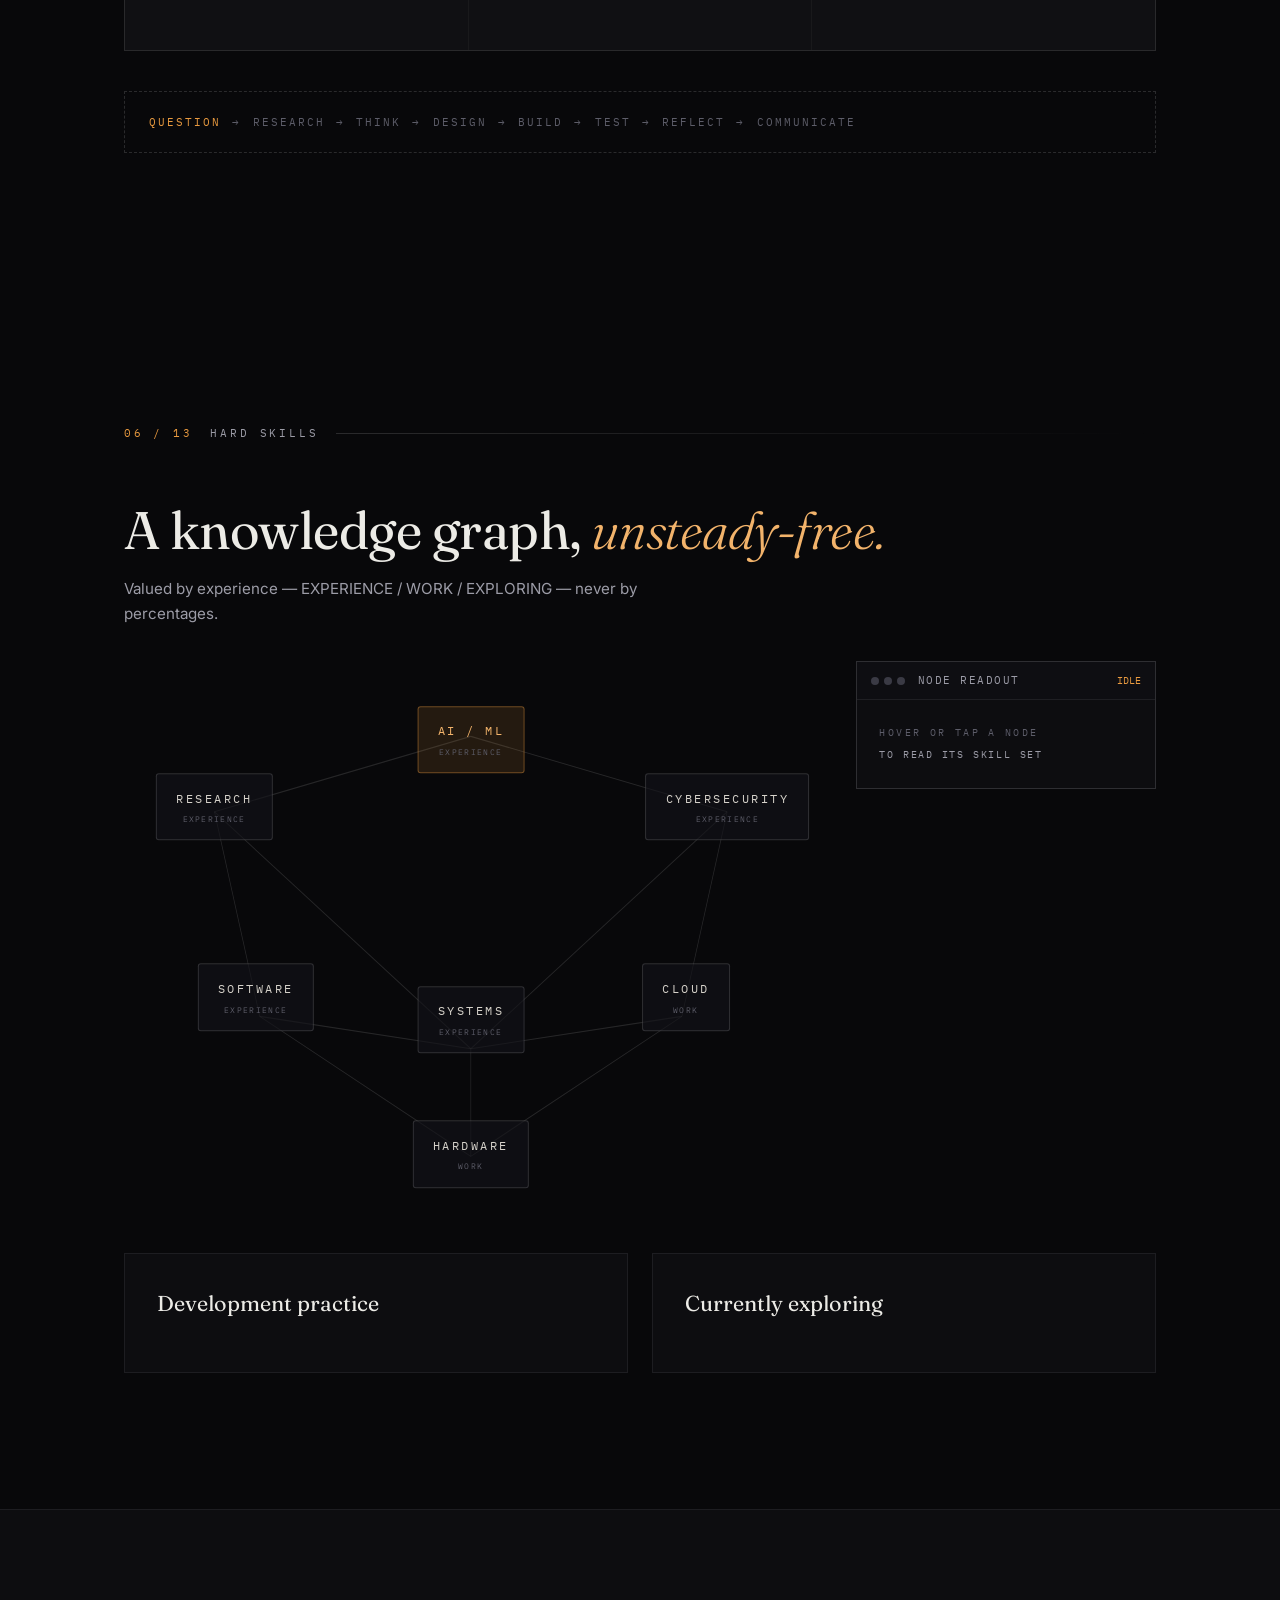
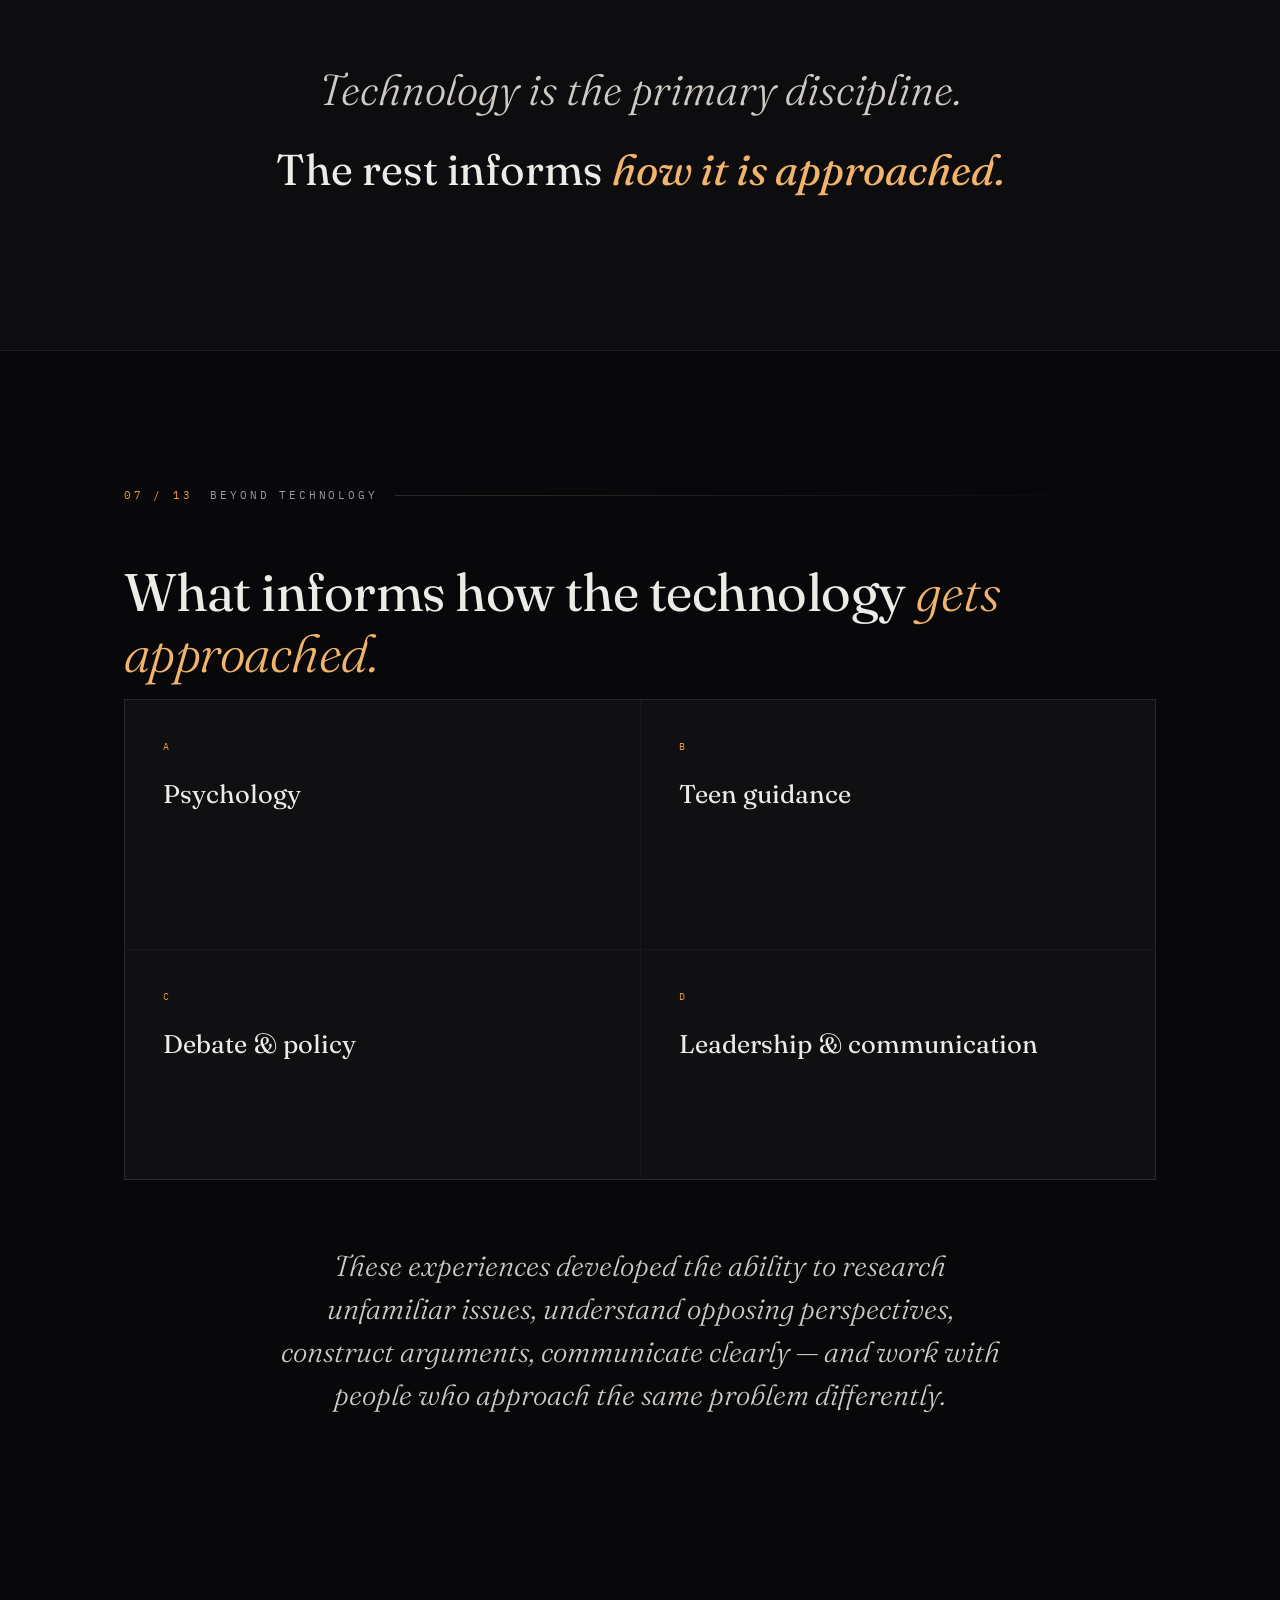
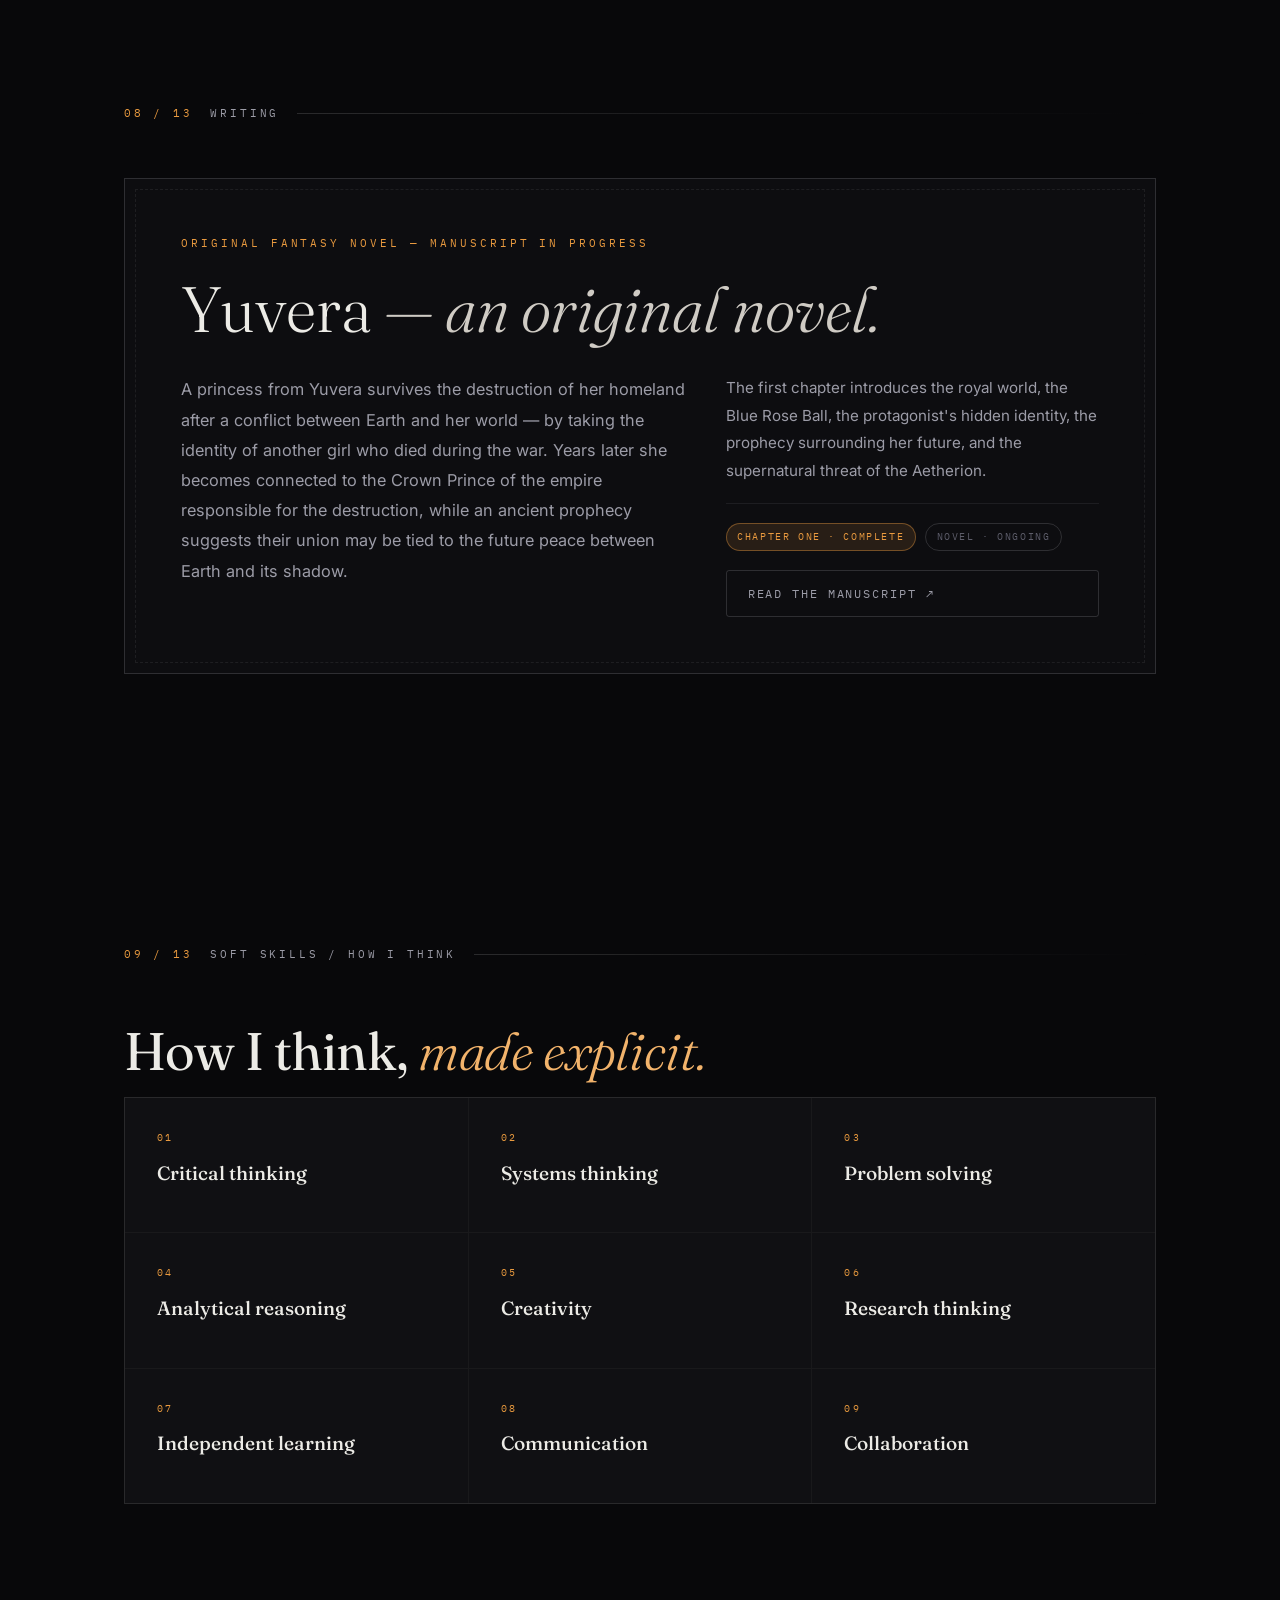
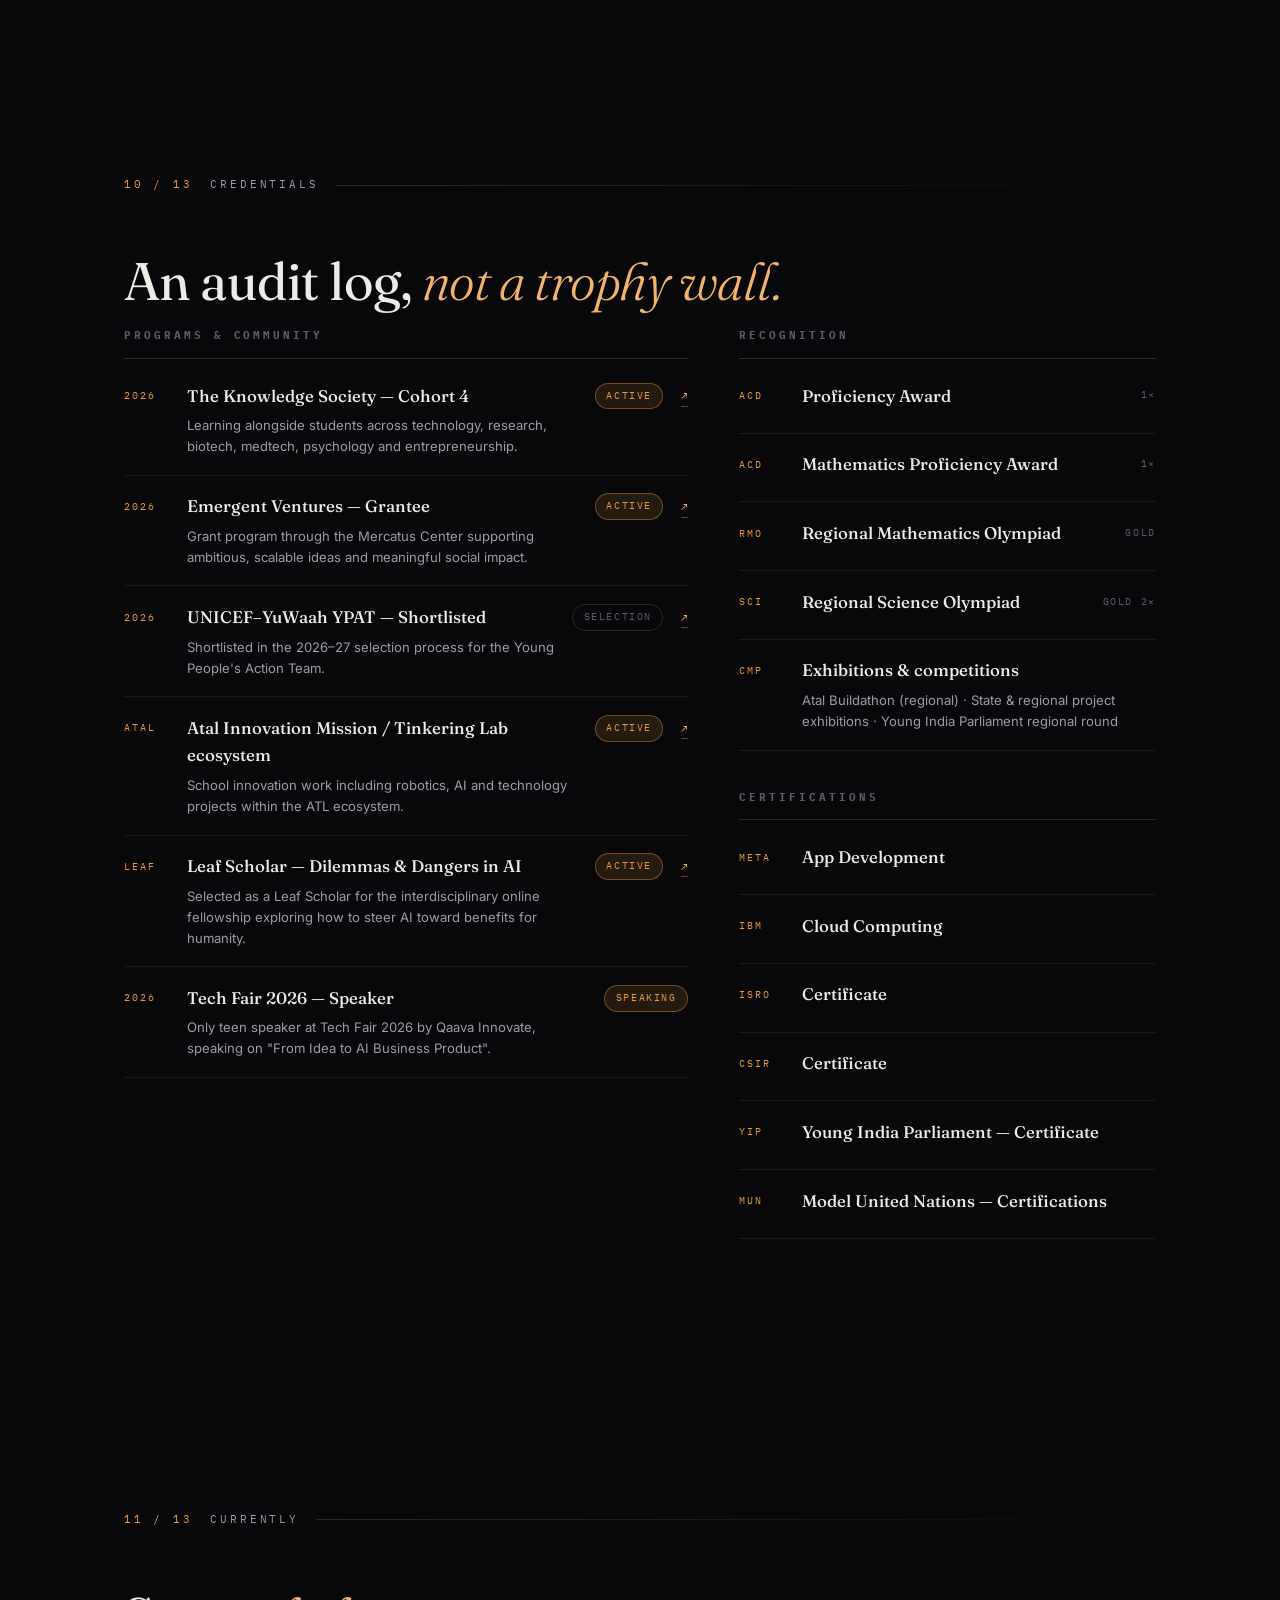
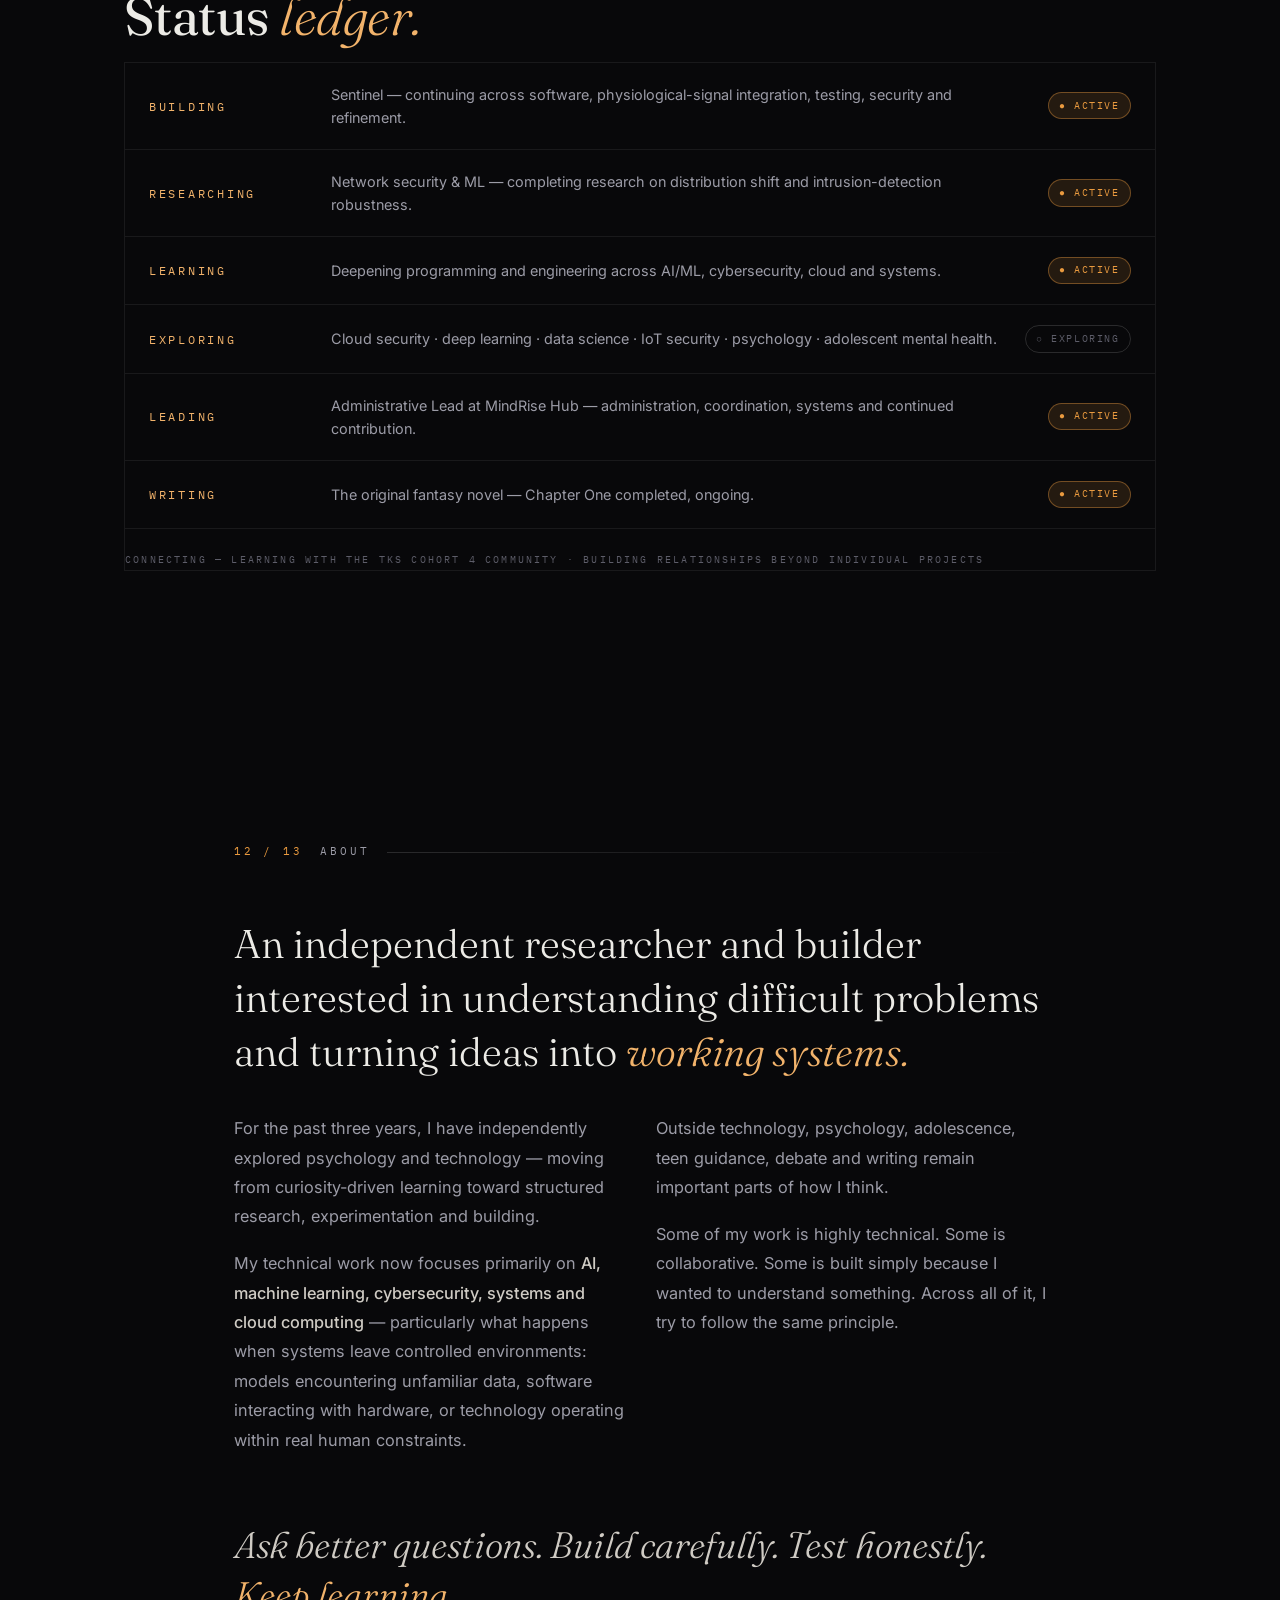
==== commit ad6f93c3: "Revert "Add ids-distribution-shift research repo link" This reverts commit 1d07cbcdb8f0df3676ea2e43d" ====
--- a/index.html
+++ b/index.html
@@ -62,7 +62,7 @@
 <link rel="preconnect" href="https://fonts.googleapis.com">
 <link rel="preconnect" href="https://fonts.gstatic.com" crossorigin>
 <link href="https://fonts.googleapis.com/css2?family=Fraunces:ital,opsz,wght@0,9..144,300;0,9..144,400;0,9..144,500;0,9..144,600;1,9..144,300;1,9..144,400&family=Inter:wght@400;500;600&family=IBM+Plex+Mono:wght@400;500;600&display=swap" rel="stylesheet">
-<link rel="stylesheet" href="css/styles.css?v=15">
+<link rel="stylesheet" href="css/styles.css?v=14">
 <link rel="icon" type="image/svg+xml" href="data:image/svg+xml,%3Csvg xmlns='http://www.w3.org/2000/svg' viewBox='0 0 32 32'%3E%3Ccircle cx='16' cy='16' r='9' fill='none' stroke='%23e99a3f' stroke-width='2'/%3E%3Ccircle cx='16' cy='16' r='3' fill='%23e99a3f'/%3E%3C/svg%3E">
 </head>
 <body>
@@ -350,10 +350,6 @@
 
       <div class="tagrow tagrow--models mono reveal">
         <span>LOGISTIC REGRESSION</span><span>RANDOM FOREST</span><span>XGBOOST</span><span>MULTI-LAYER PERCEPTRON</span>
-      </div>
-
-      <div class="dl reveal">
-        <div><span class="dl__k mono">REPOSITORY</span><span class="dl__v"><a class="link" href="https://github.com/dhansikarcs-cs/ids-distribution-shift" target="_blank" rel="noopener noreferrer">ids-distribution-shift ↗</a></span></div>
       </div>
 
       <div class="conds">
@@ -952,7 +948,7 @@
   <button class="worlds__btn mono" data-jump="connect">10 CONNECT</button>
 </nav>
 
-<script src="js/main.js?v=15"></script>
-  <script src="js/universe.js?v=15"></script>
+<script src="js/main.js?v=14"></script>
+  <script src="js/universe.js?v=14"></script>
 </body>
 </html>
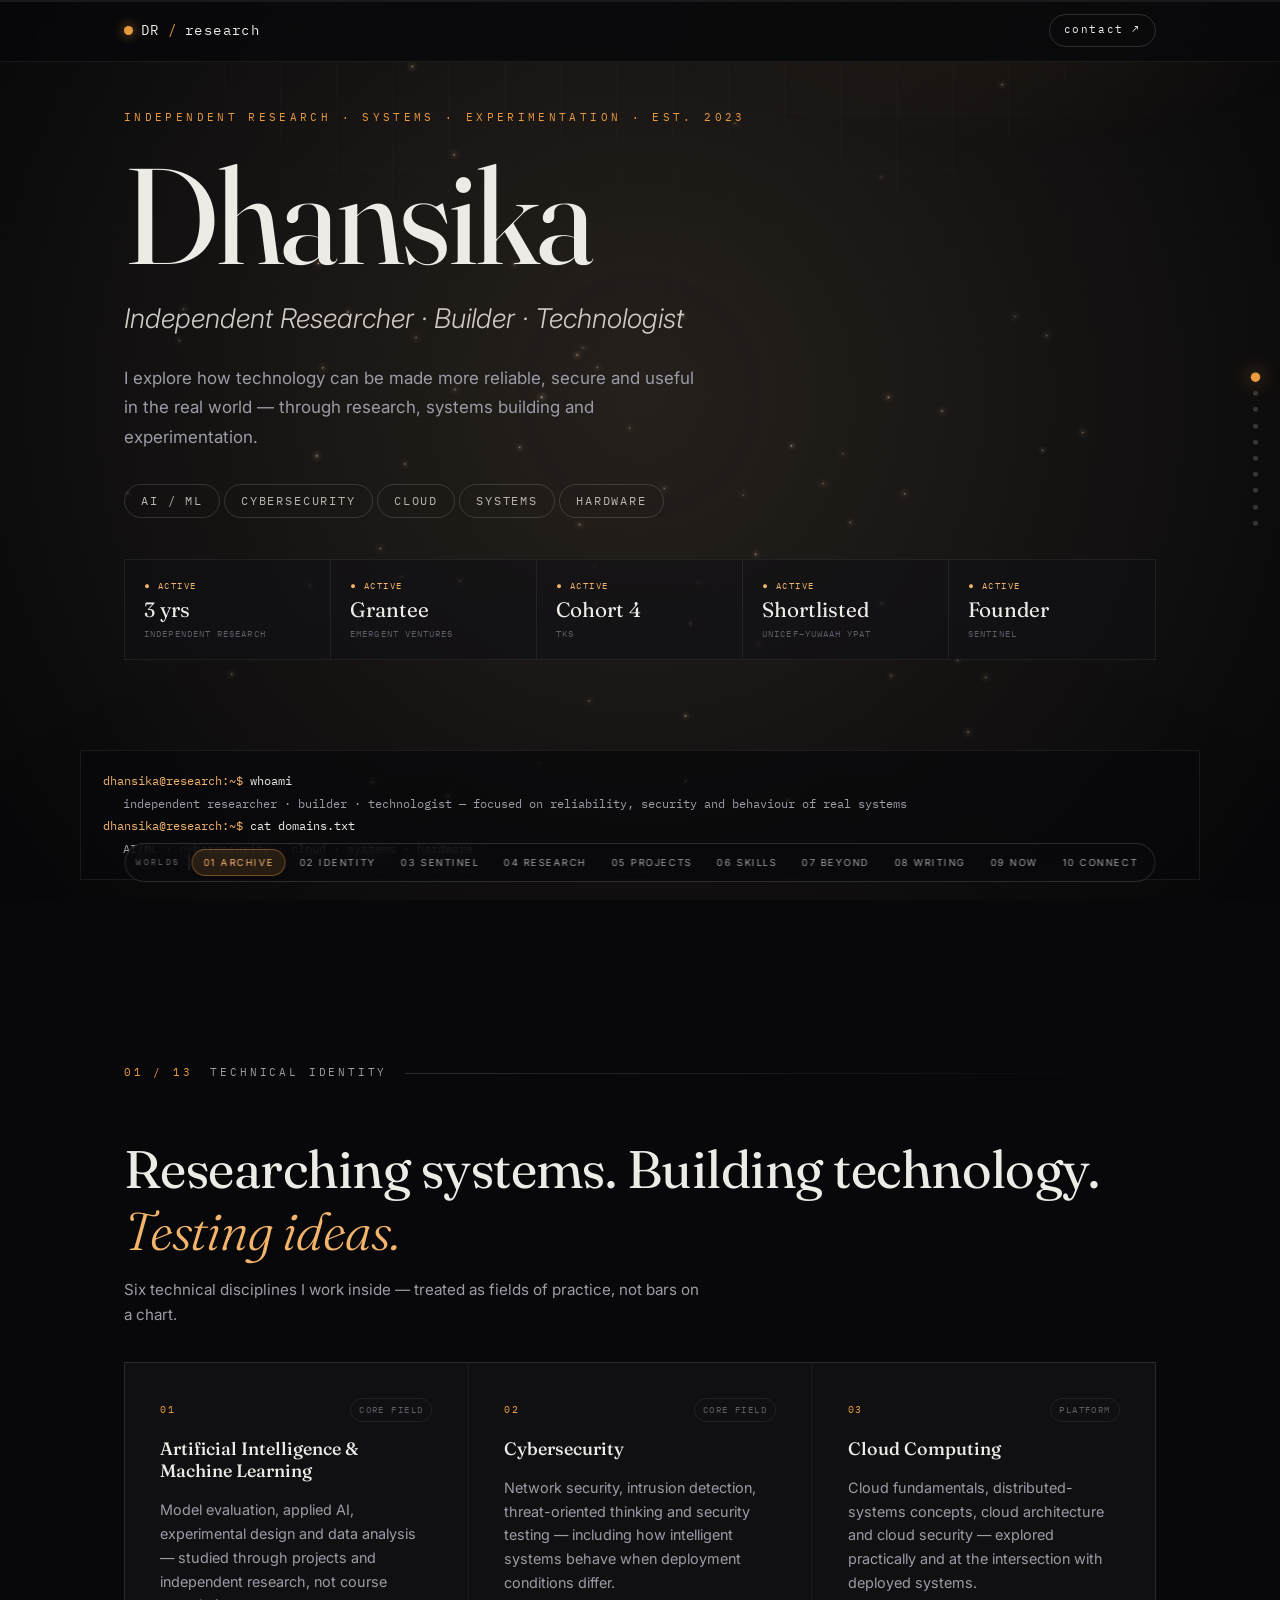
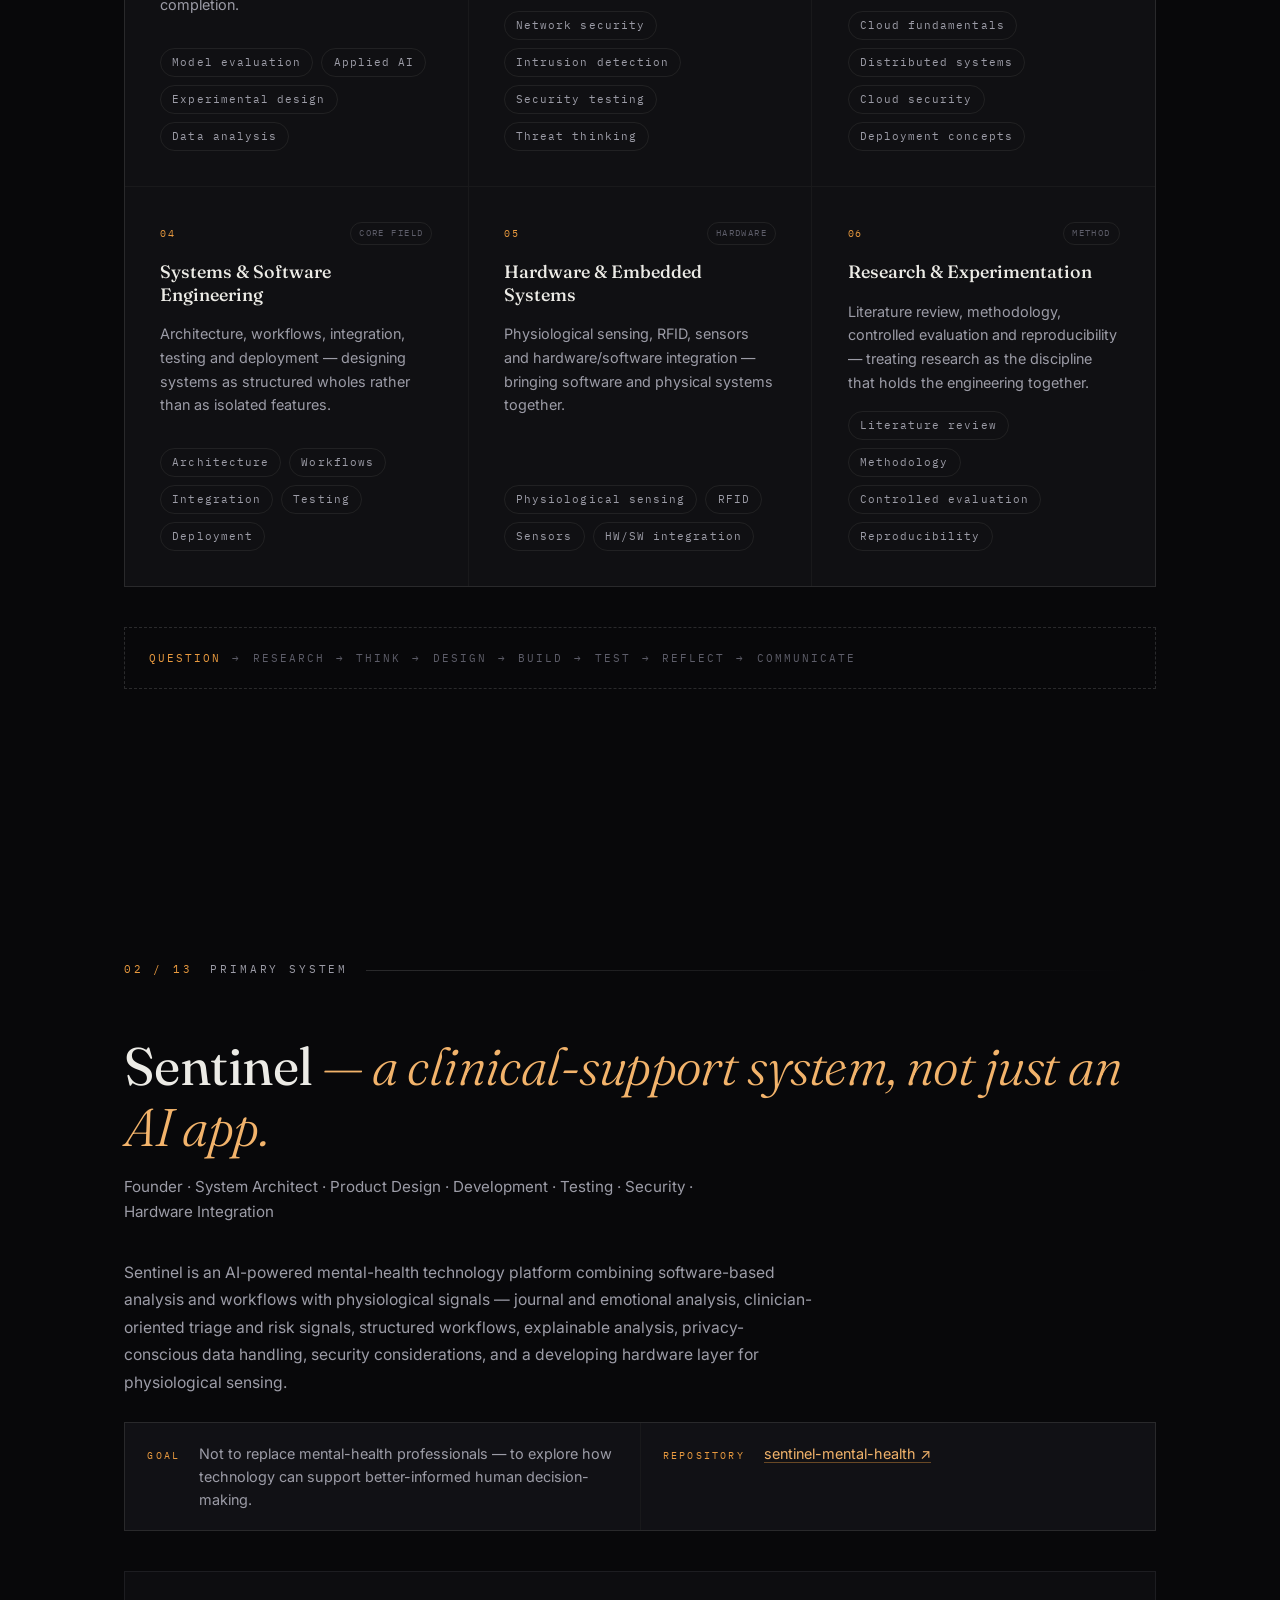
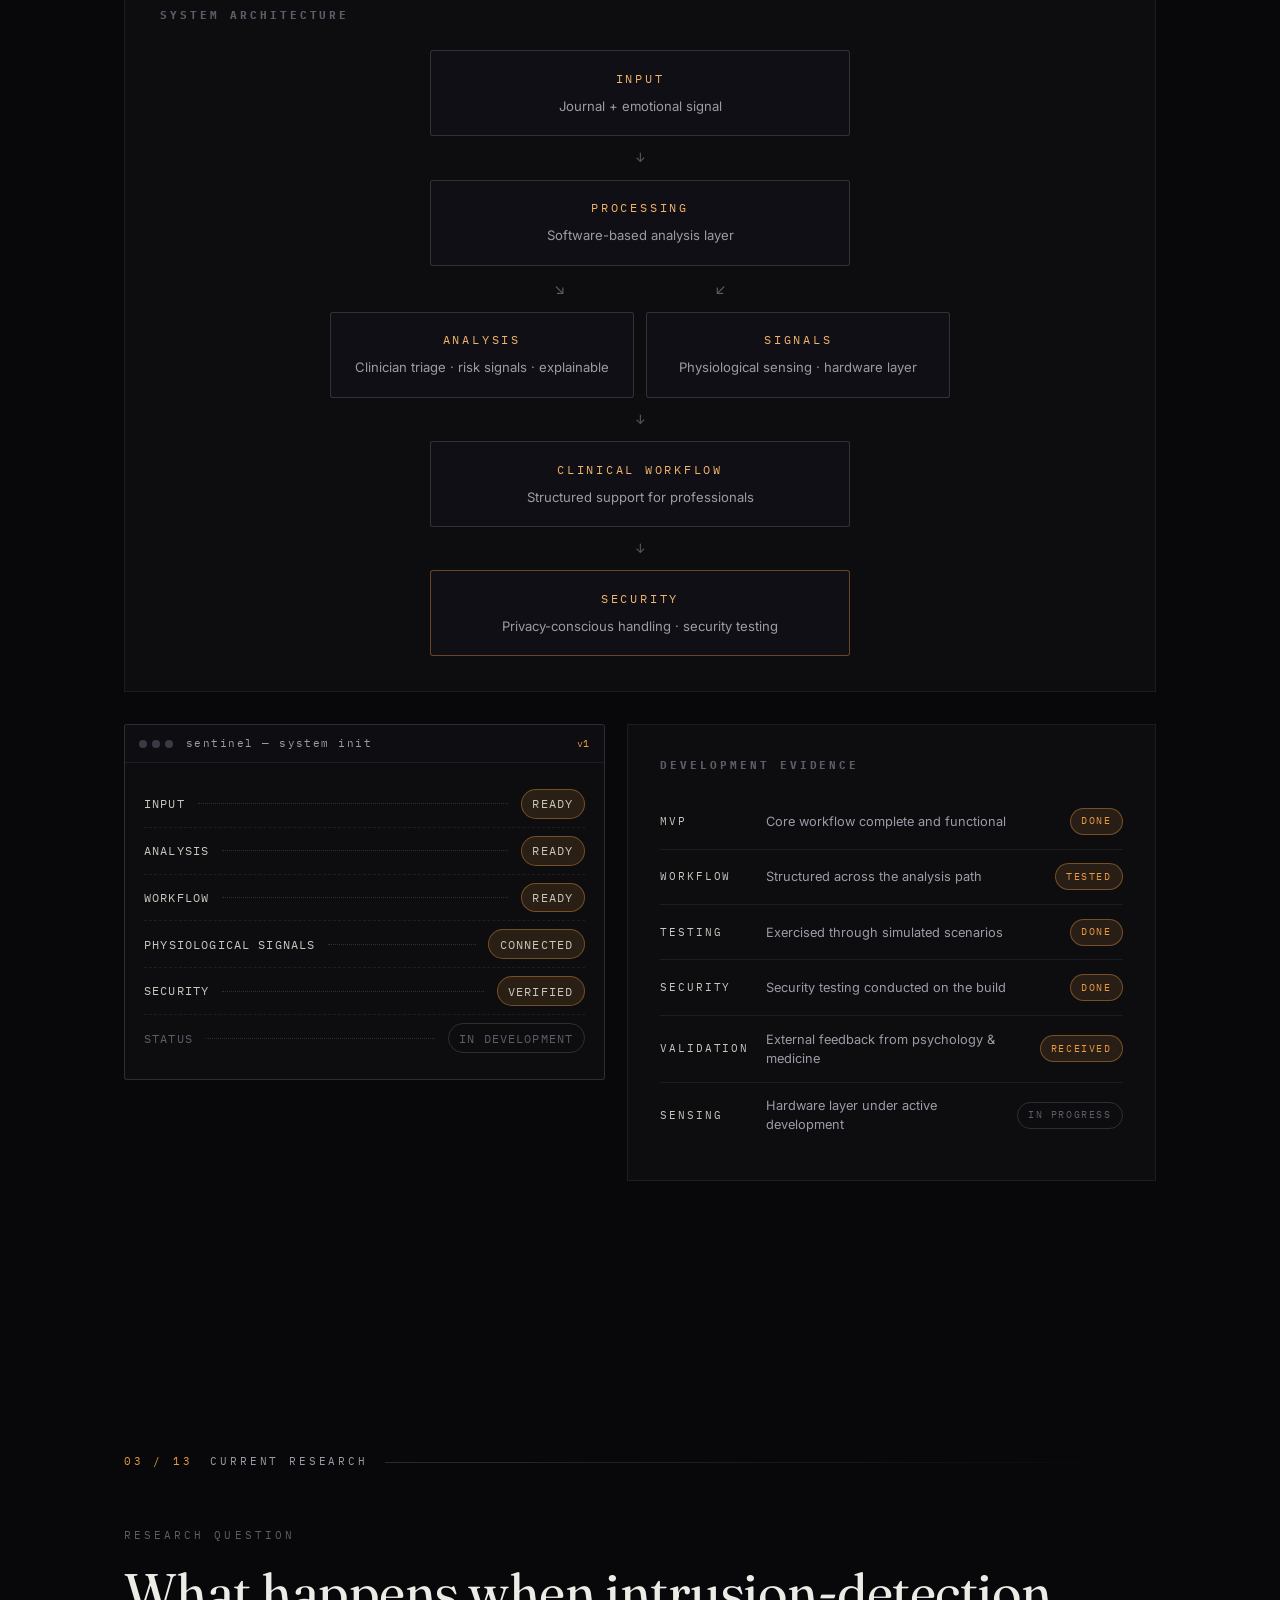
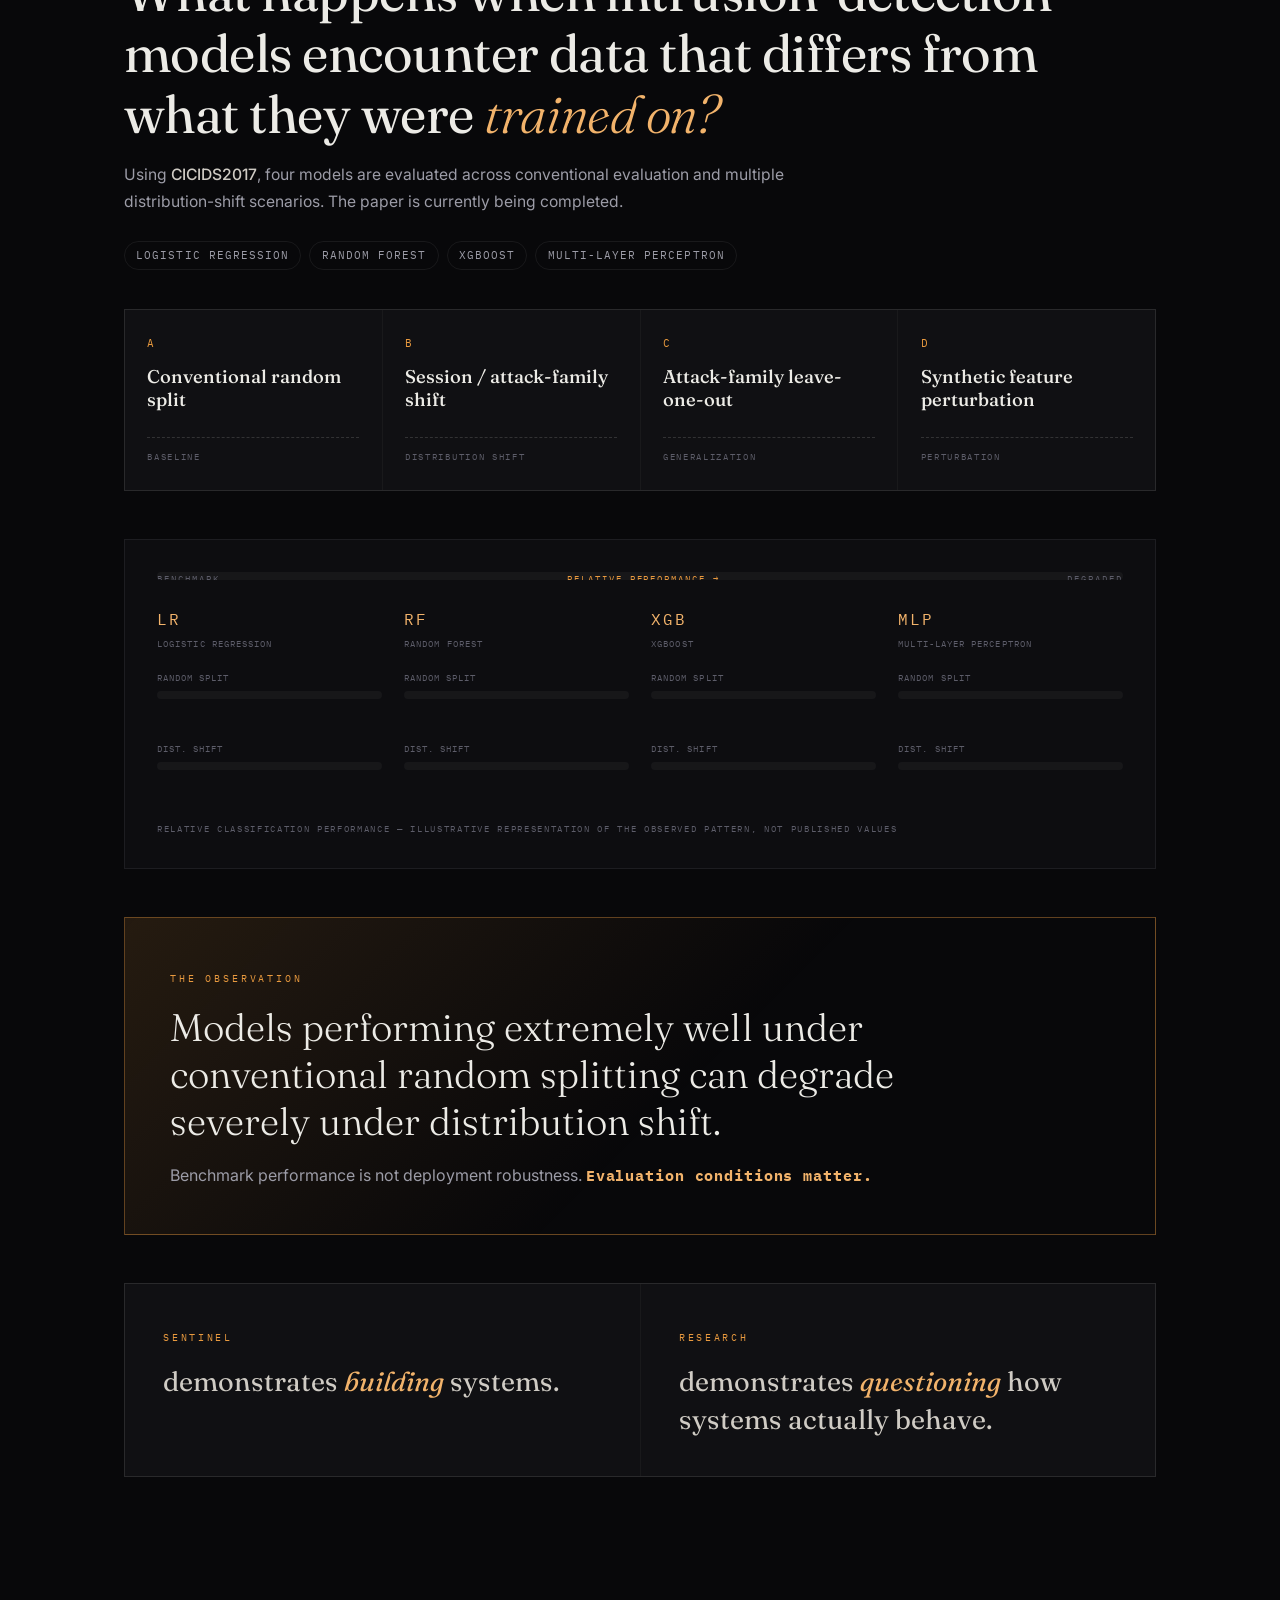
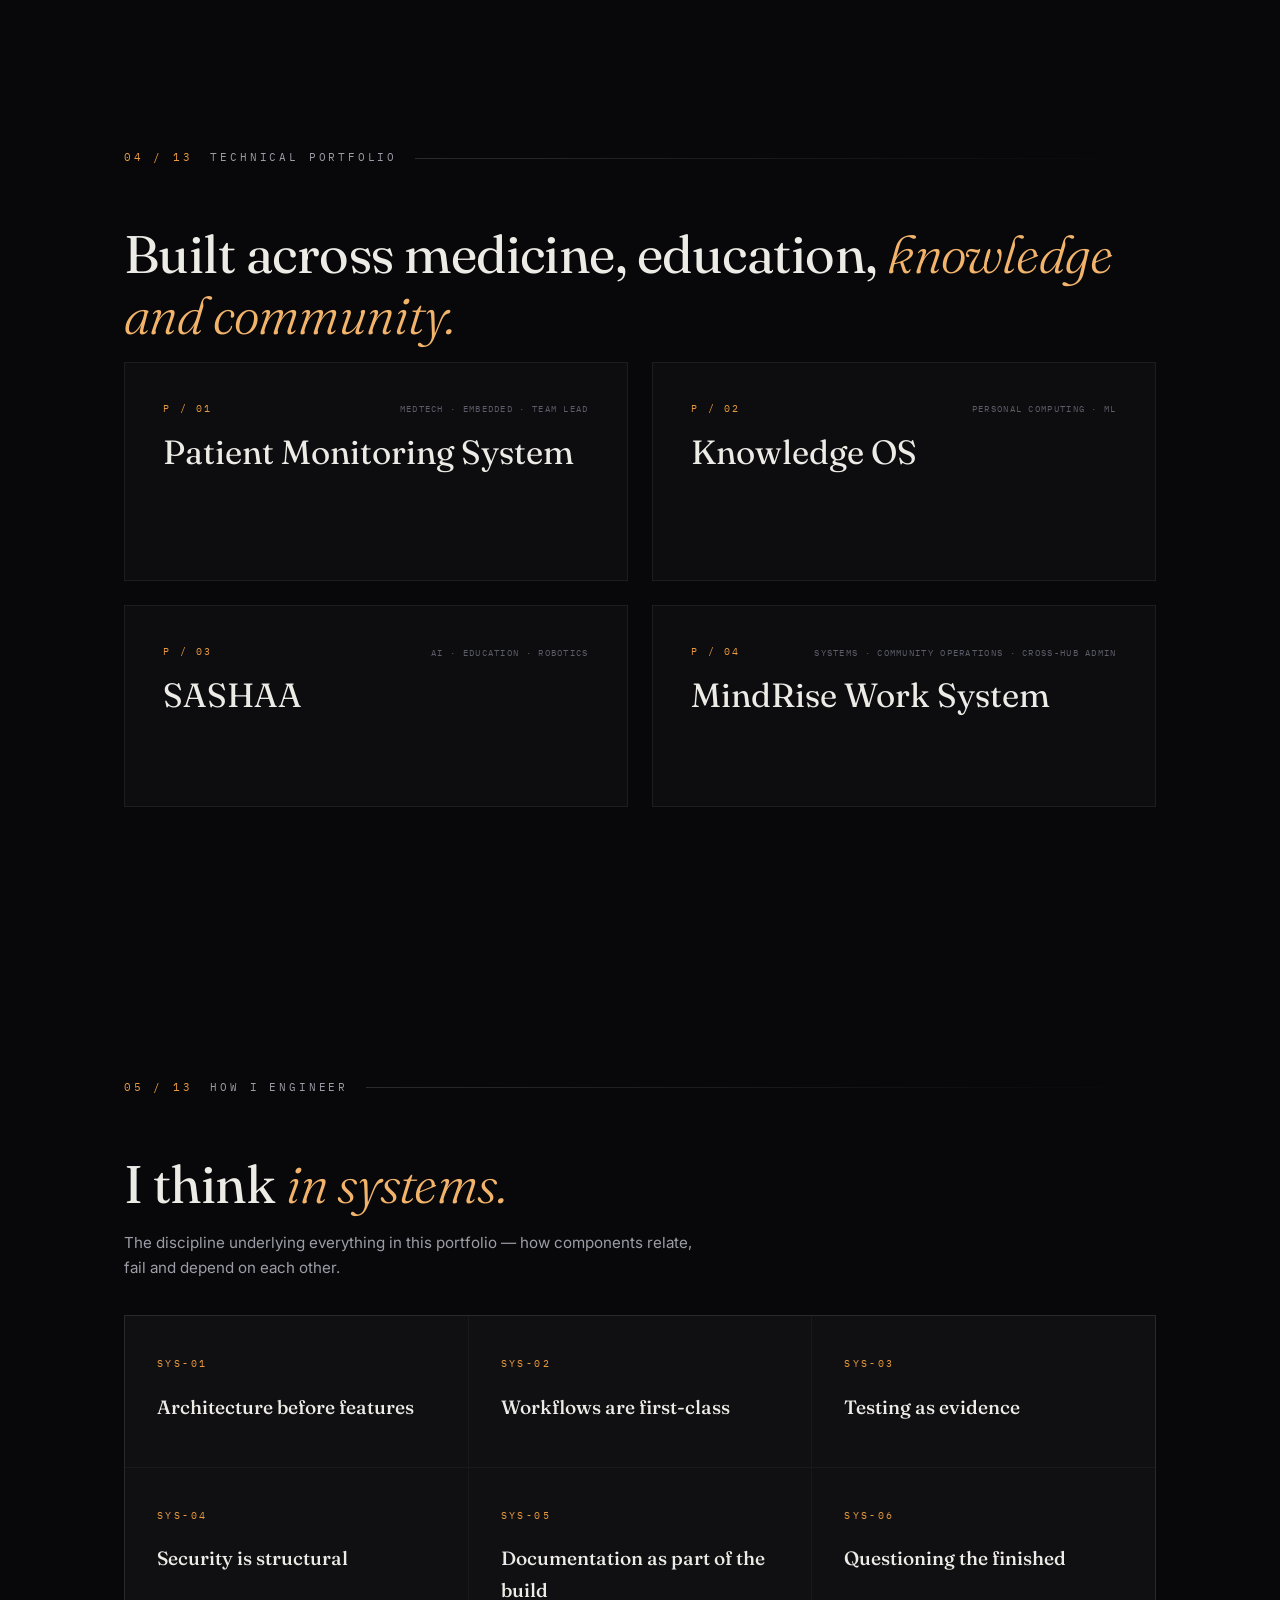
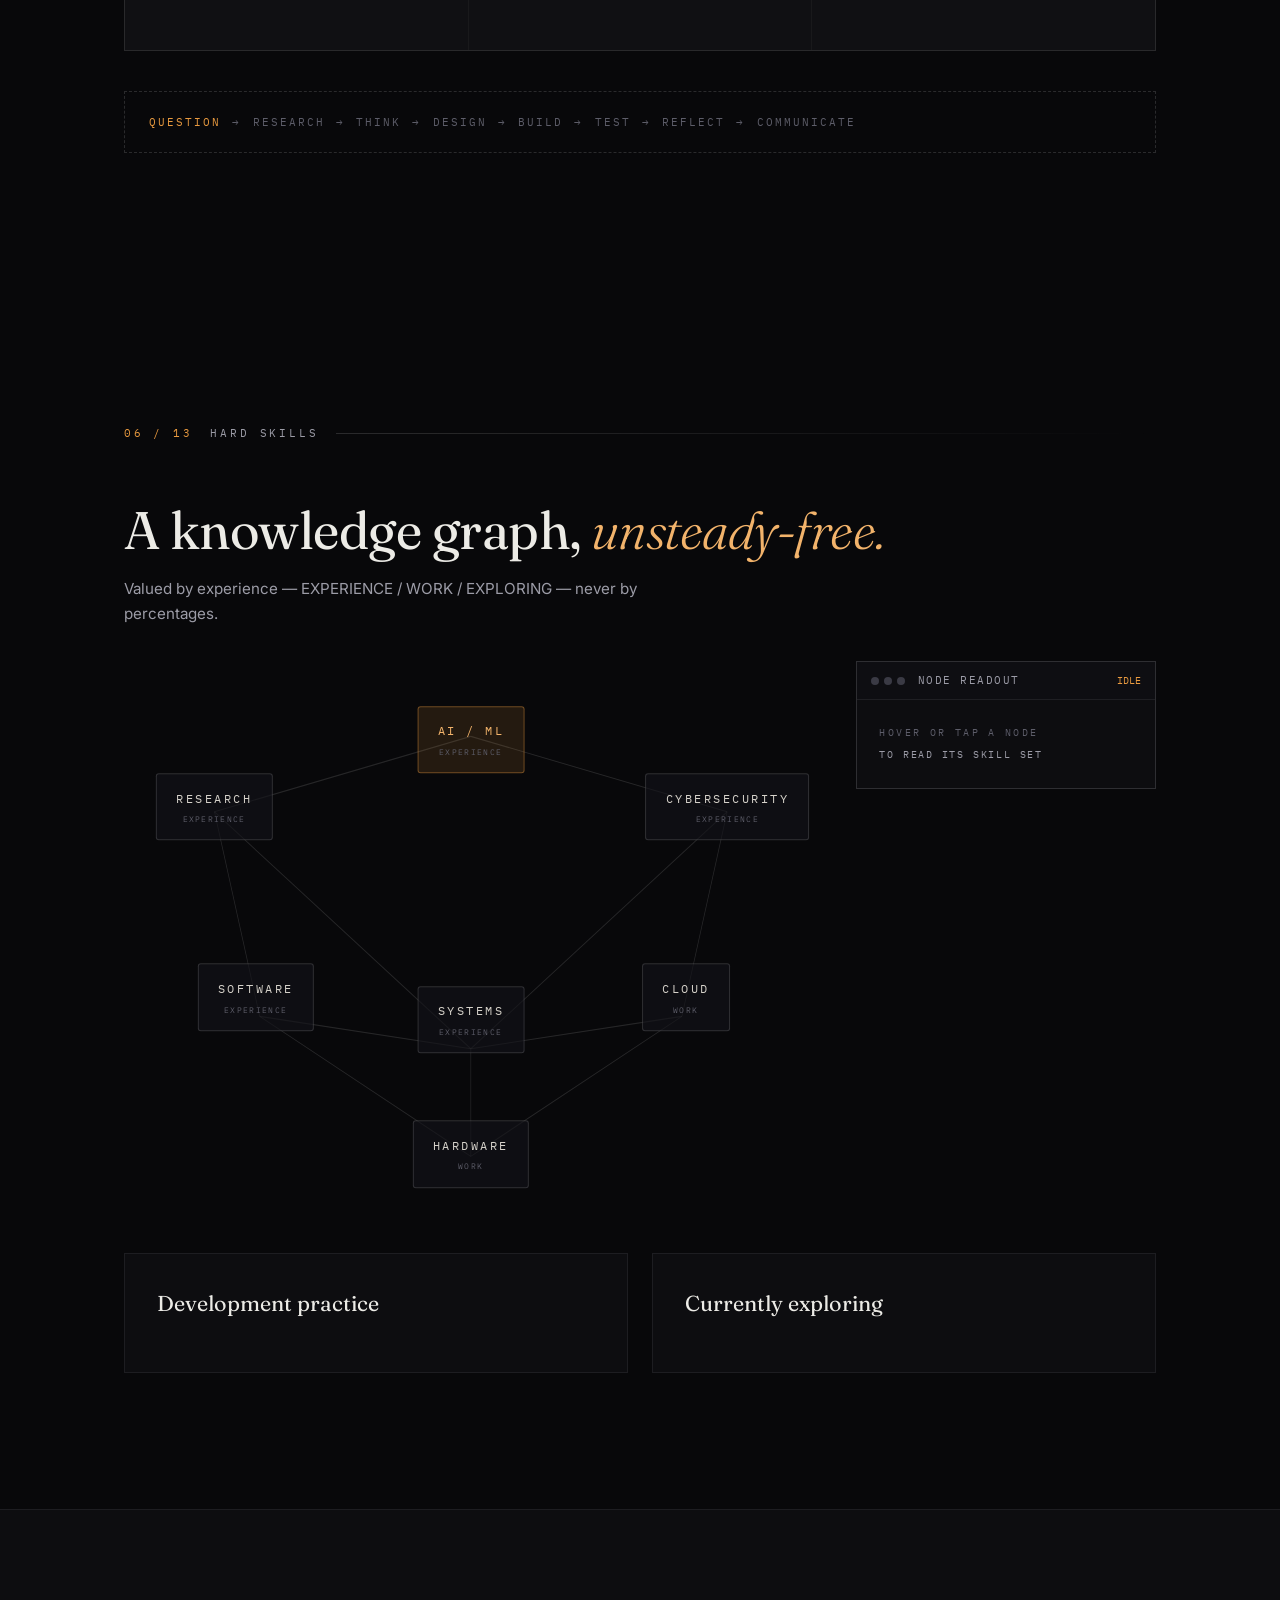
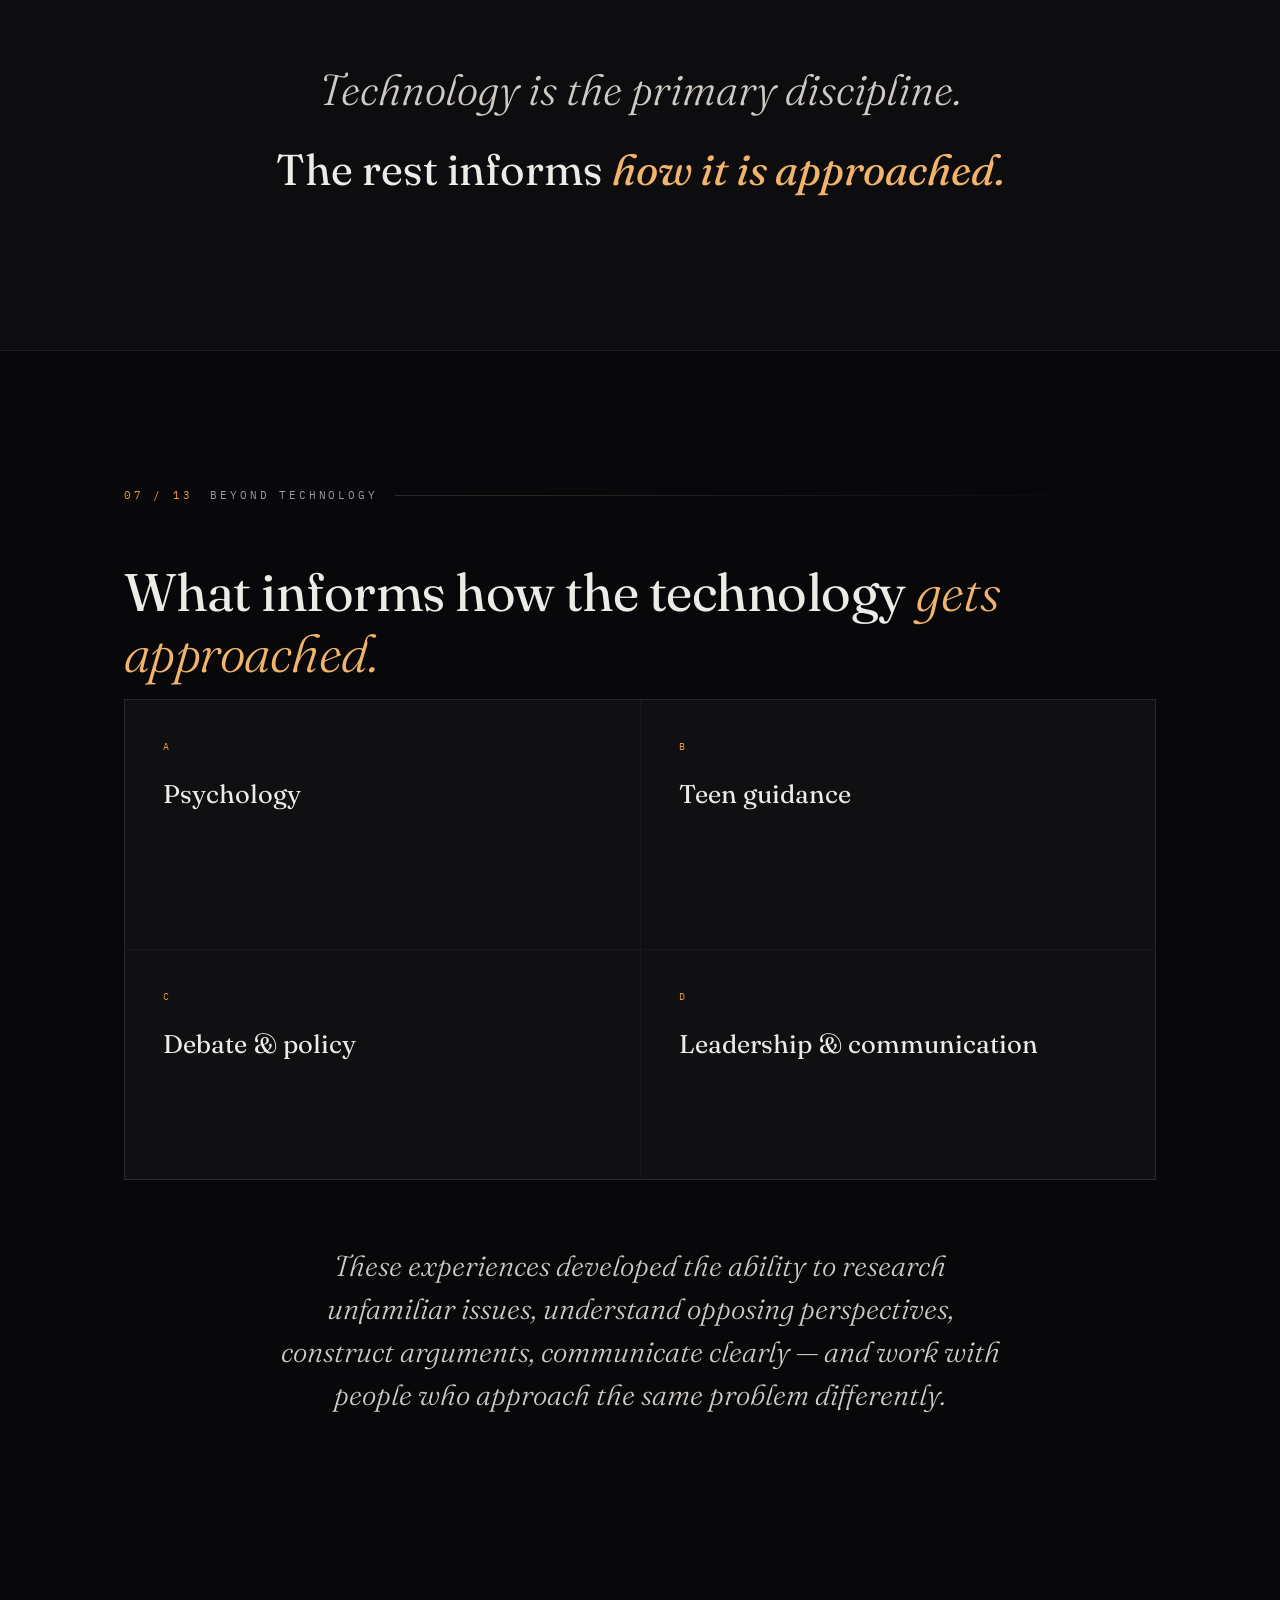
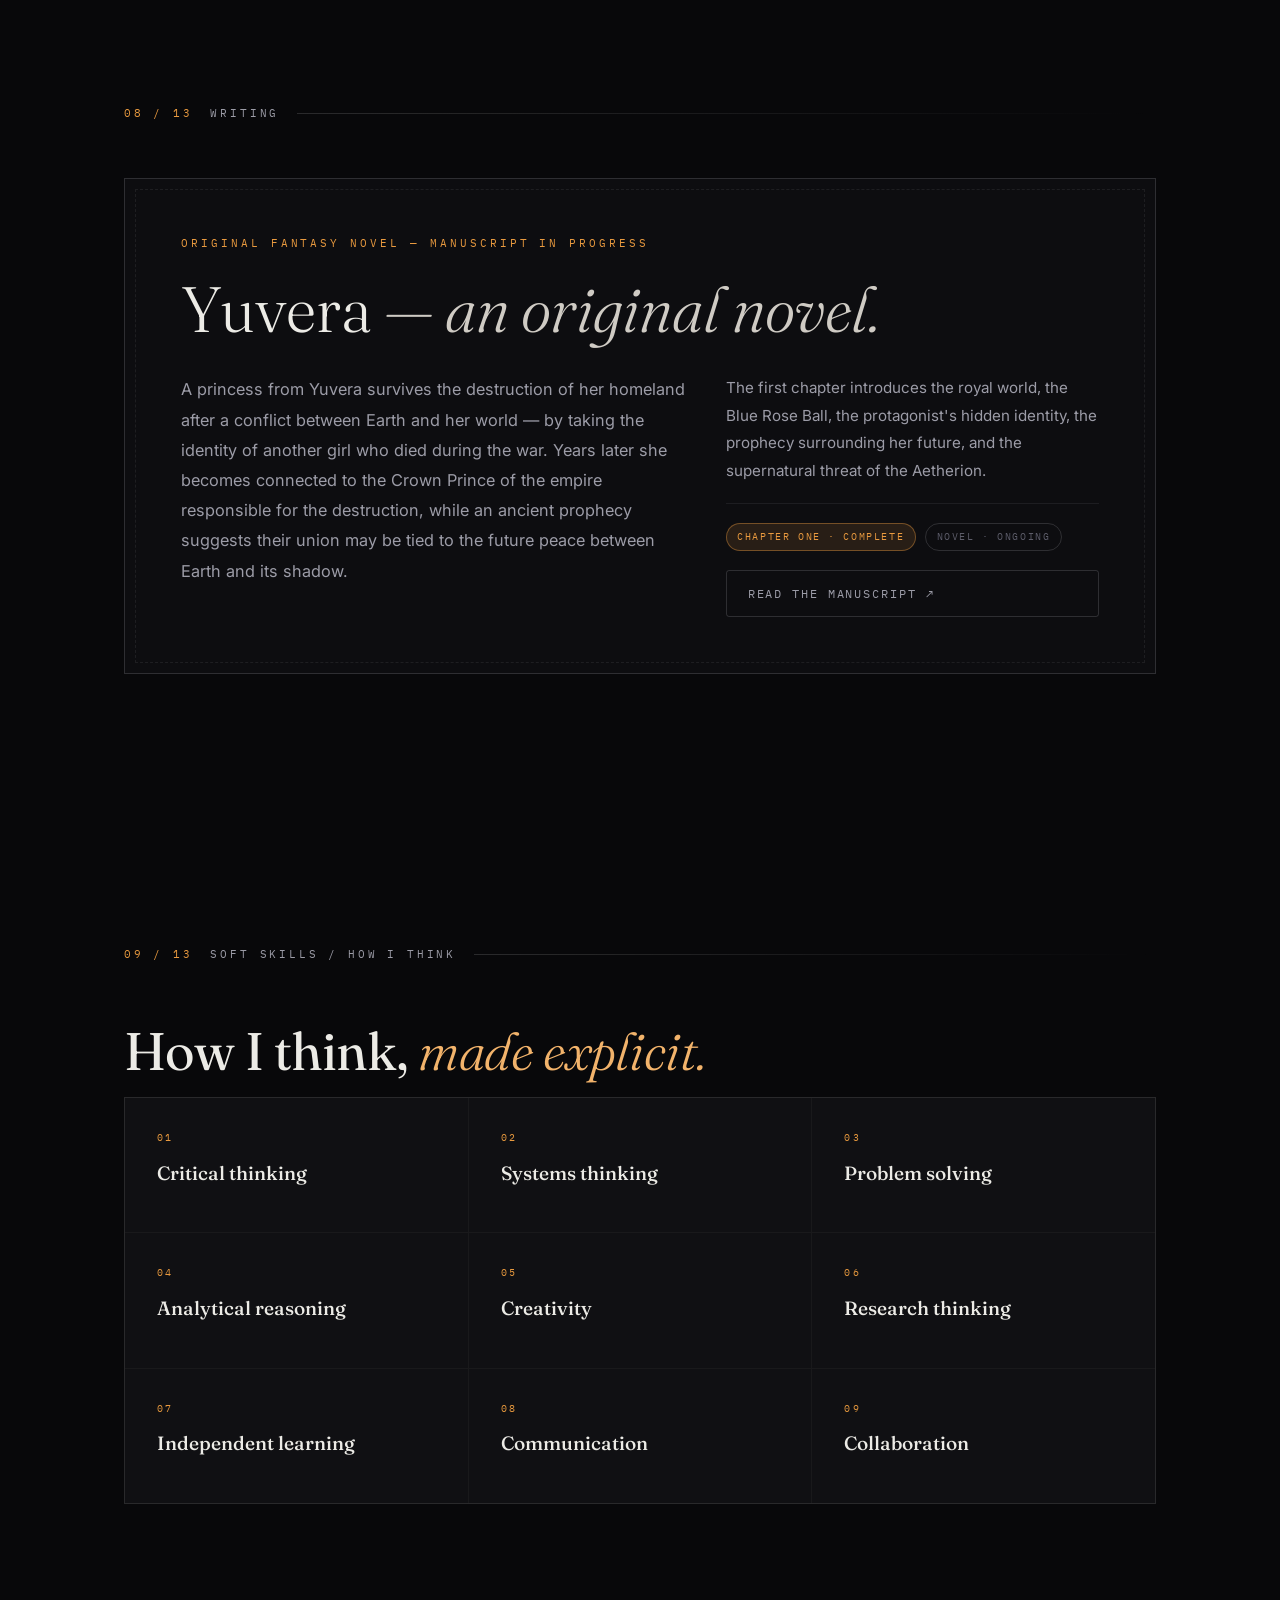
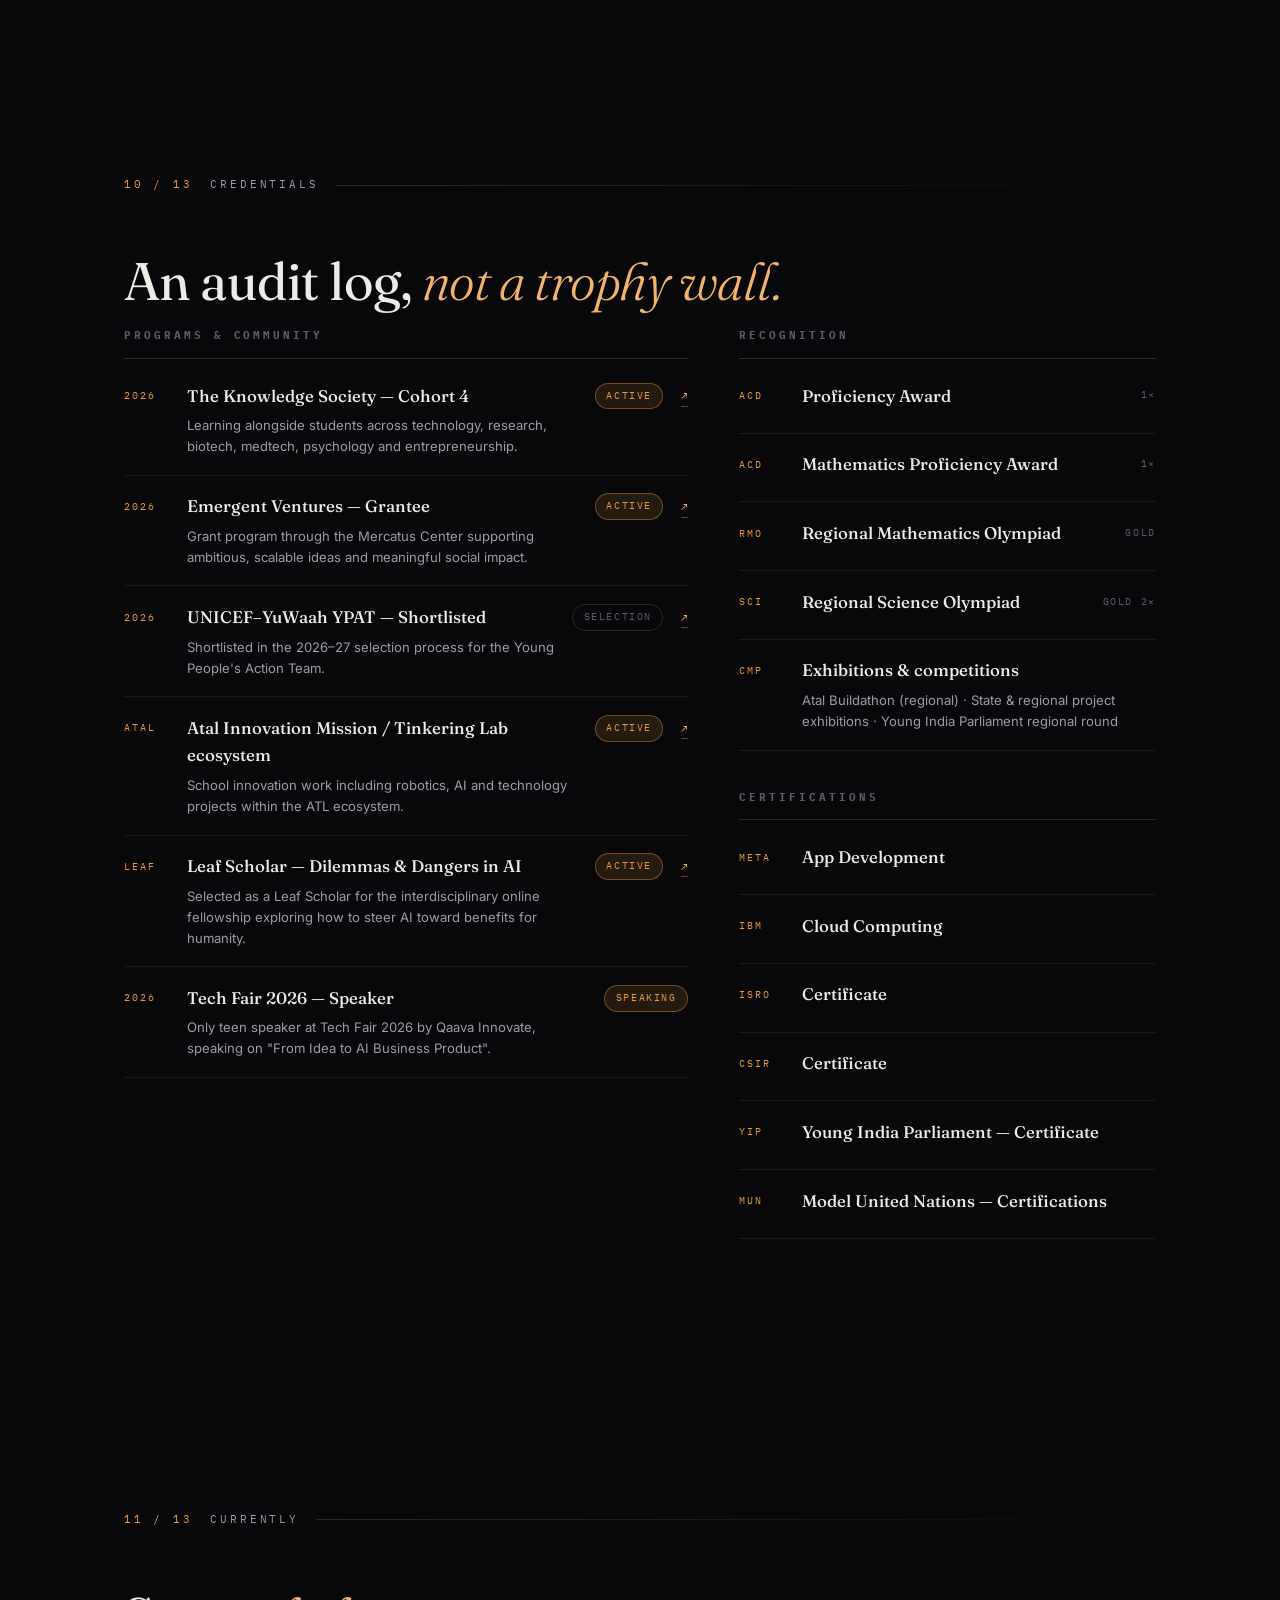
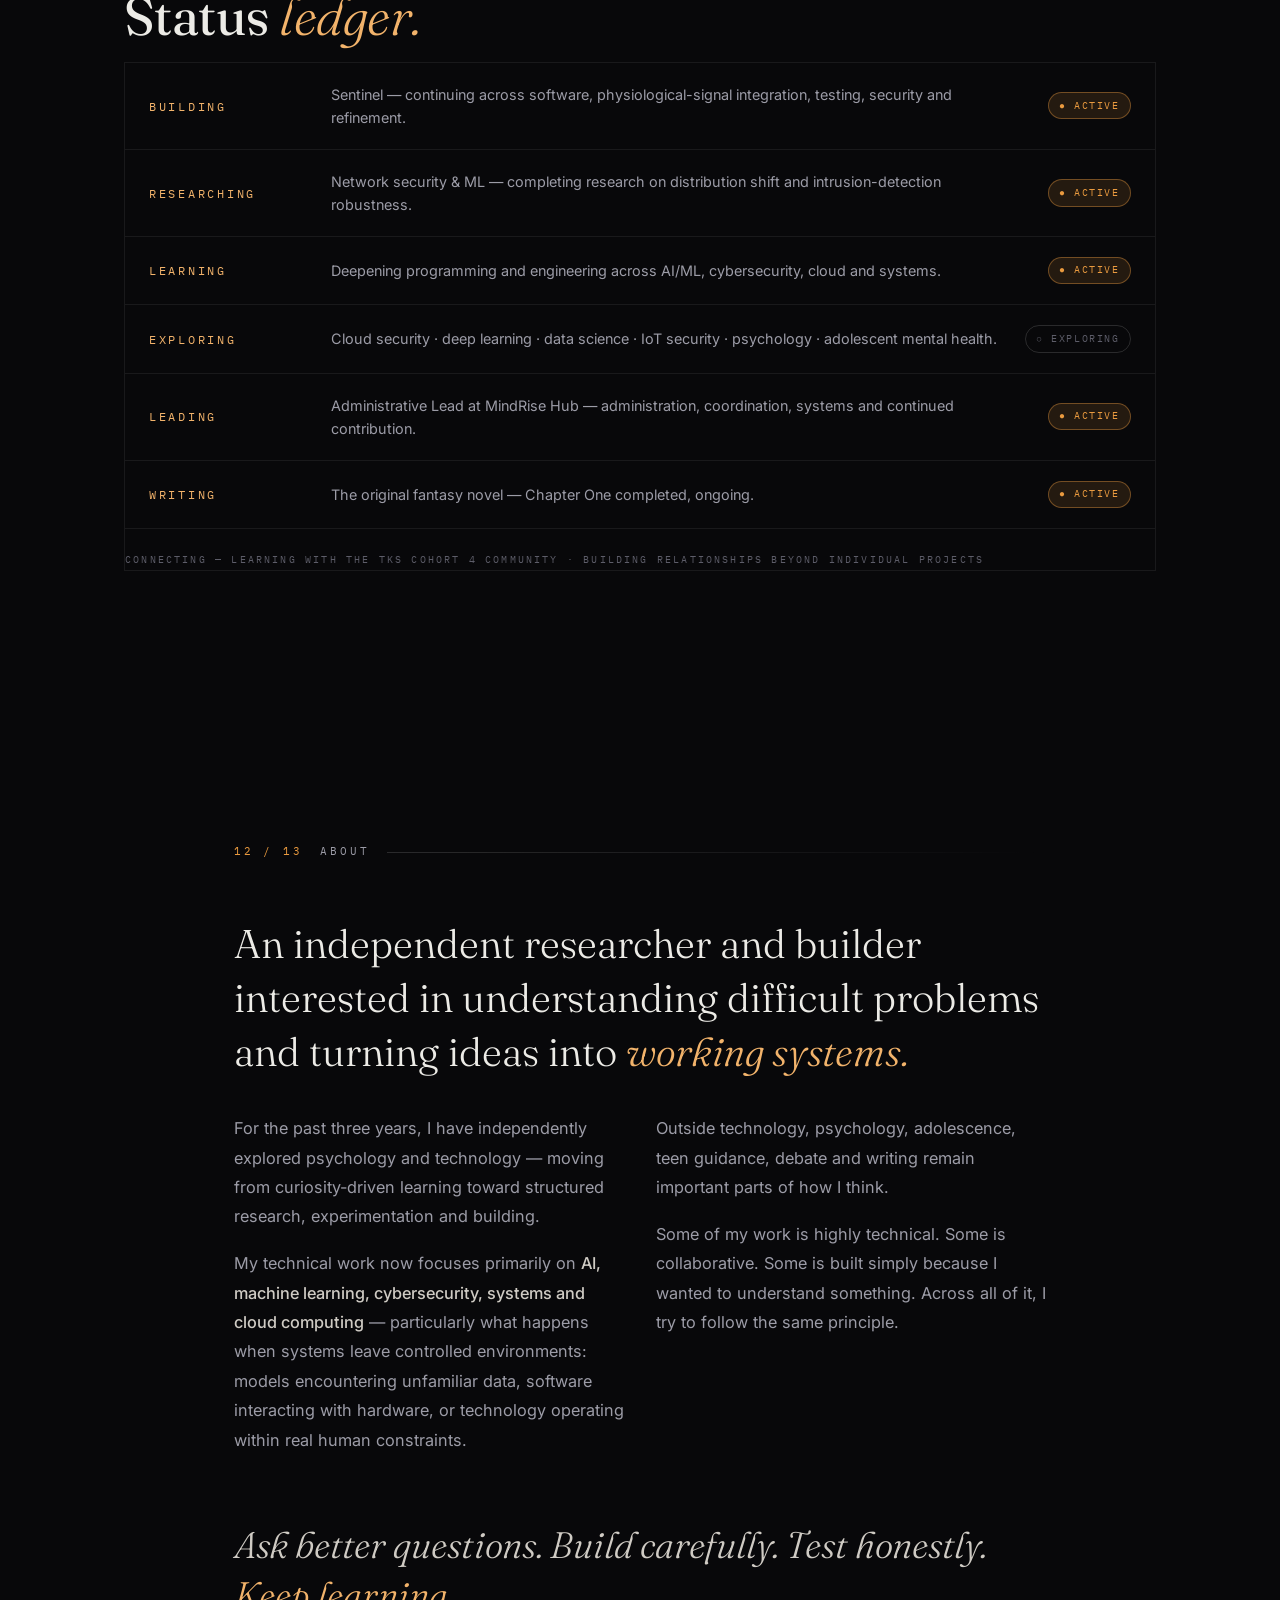
==== commit d080ff37: "Bump cache version after revert" ====
--- a/index.html
+++ b/index.html
@@ -62,7 +62,7 @@
 <link rel="preconnect" href="https://fonts.googleapis.com">
 <link rel="preconnect" href="https://fonts.gstatic.com" crossorigin>
 <link href="https://fonts.googleapis.com/css2?family=Fraunces:ital,opsz,wght@0,9..144,300;0,9..144,400;0,9..144,500;0,9..144,600;1,9..144,300;1,9..144,400&family=Inter:wght@400;500;600&family=IBM+Plex+Mono:wght@400;500;600&display=swap" rel="stylesheet">
-<link rel="stylesheet" href="css/styles.css?v=14">
+<link rel="stylesheet" href="css/styles.css?v=16">
 <link rel="icon" type="image/svg+xml" href="data:image/svg+xml,%3Csvg xmlns='http://www.w3.org/2000/svg' viewBox='0 0 32 32'%3E%3Ccircle cx='16' cy='16' r='9' fill='none' stroke='%23e99a3f' stroke-width='2'/%3E%3Ccircle cx='16' cy='16' r='3' fill='%23e99a3f'/%3E%3C/svg%3E">
 </head>
 <body>
@@ -948,7 +948,7 @@
   <button class="worlds__btn mono" data-jump="connect">10 CONNECT</button>
 </nav>
 
-<script src="js/main.js?v=14"></script>
-  <script src="js/universe.js?v=14"></script>
+<script src="js/main.js?v=16"></script>
+  <script src="js/universe.js?v=16"></script>
 </body>
 </html>
